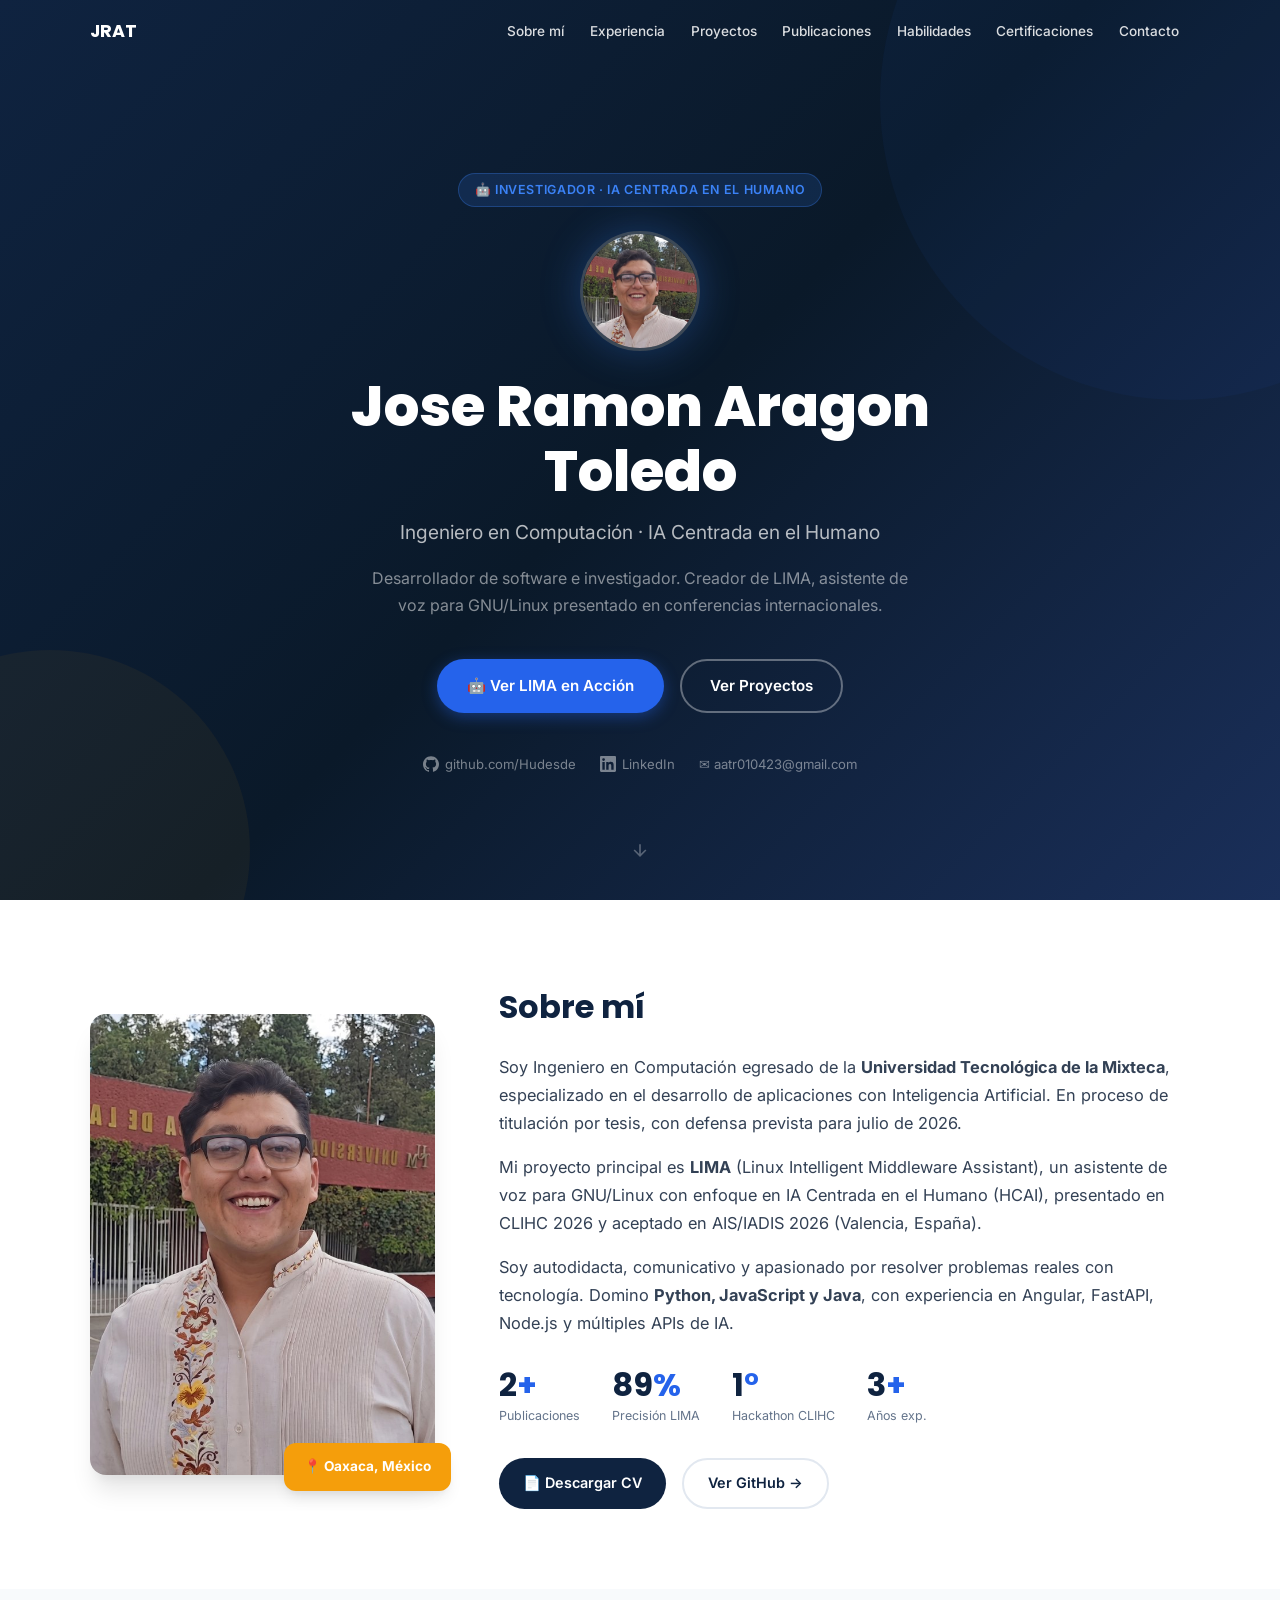
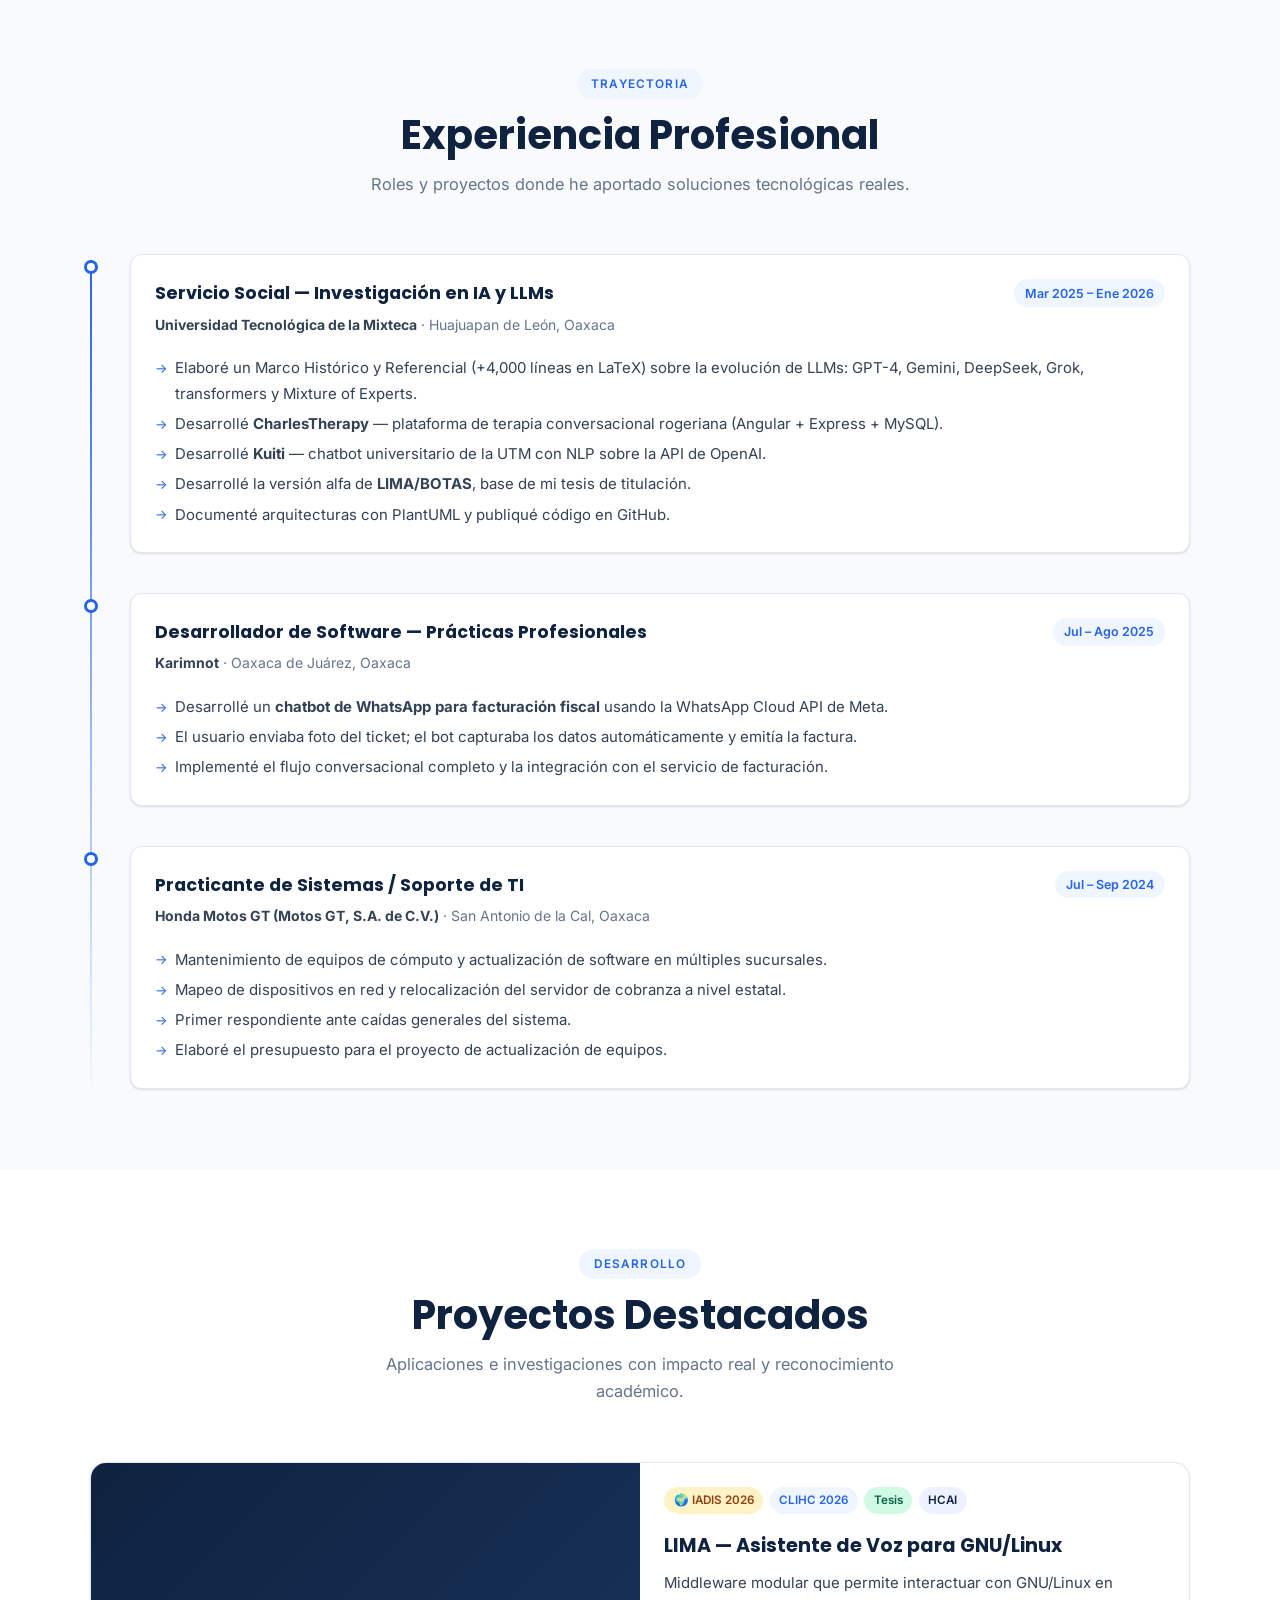
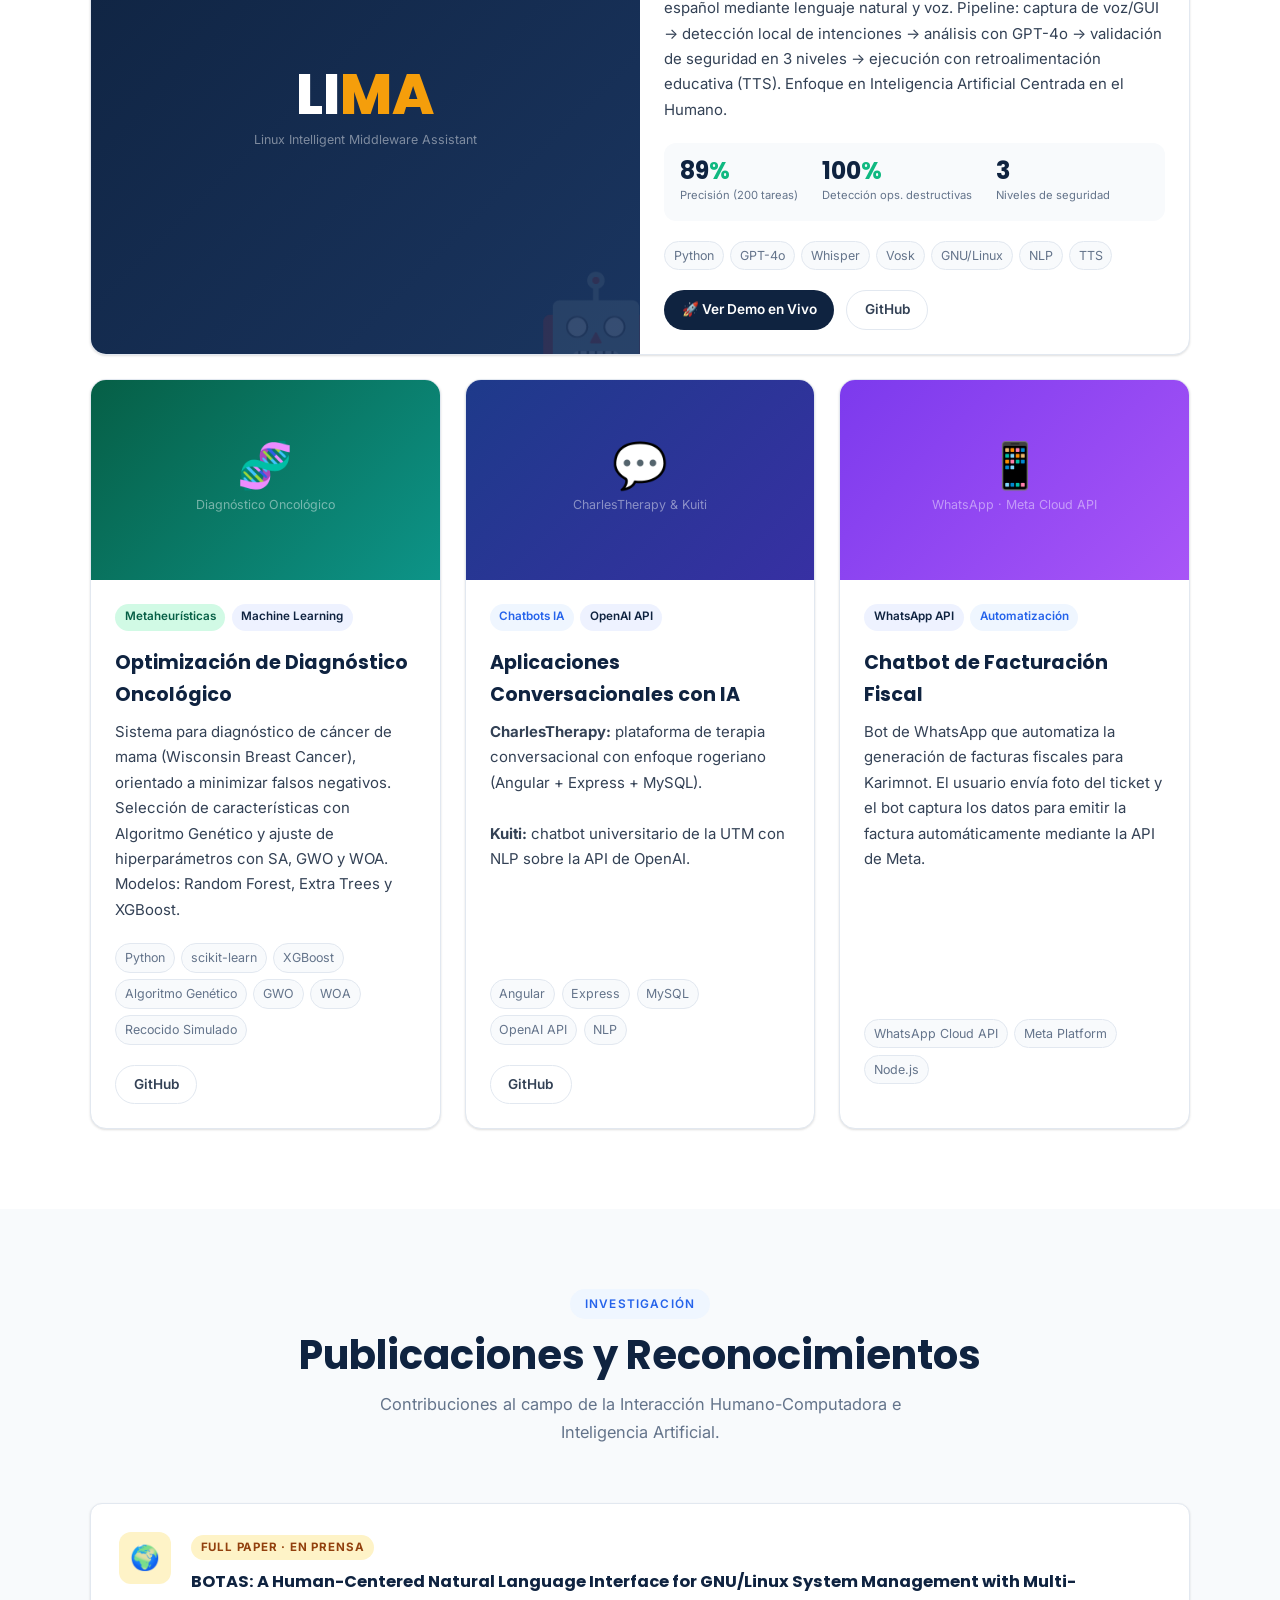
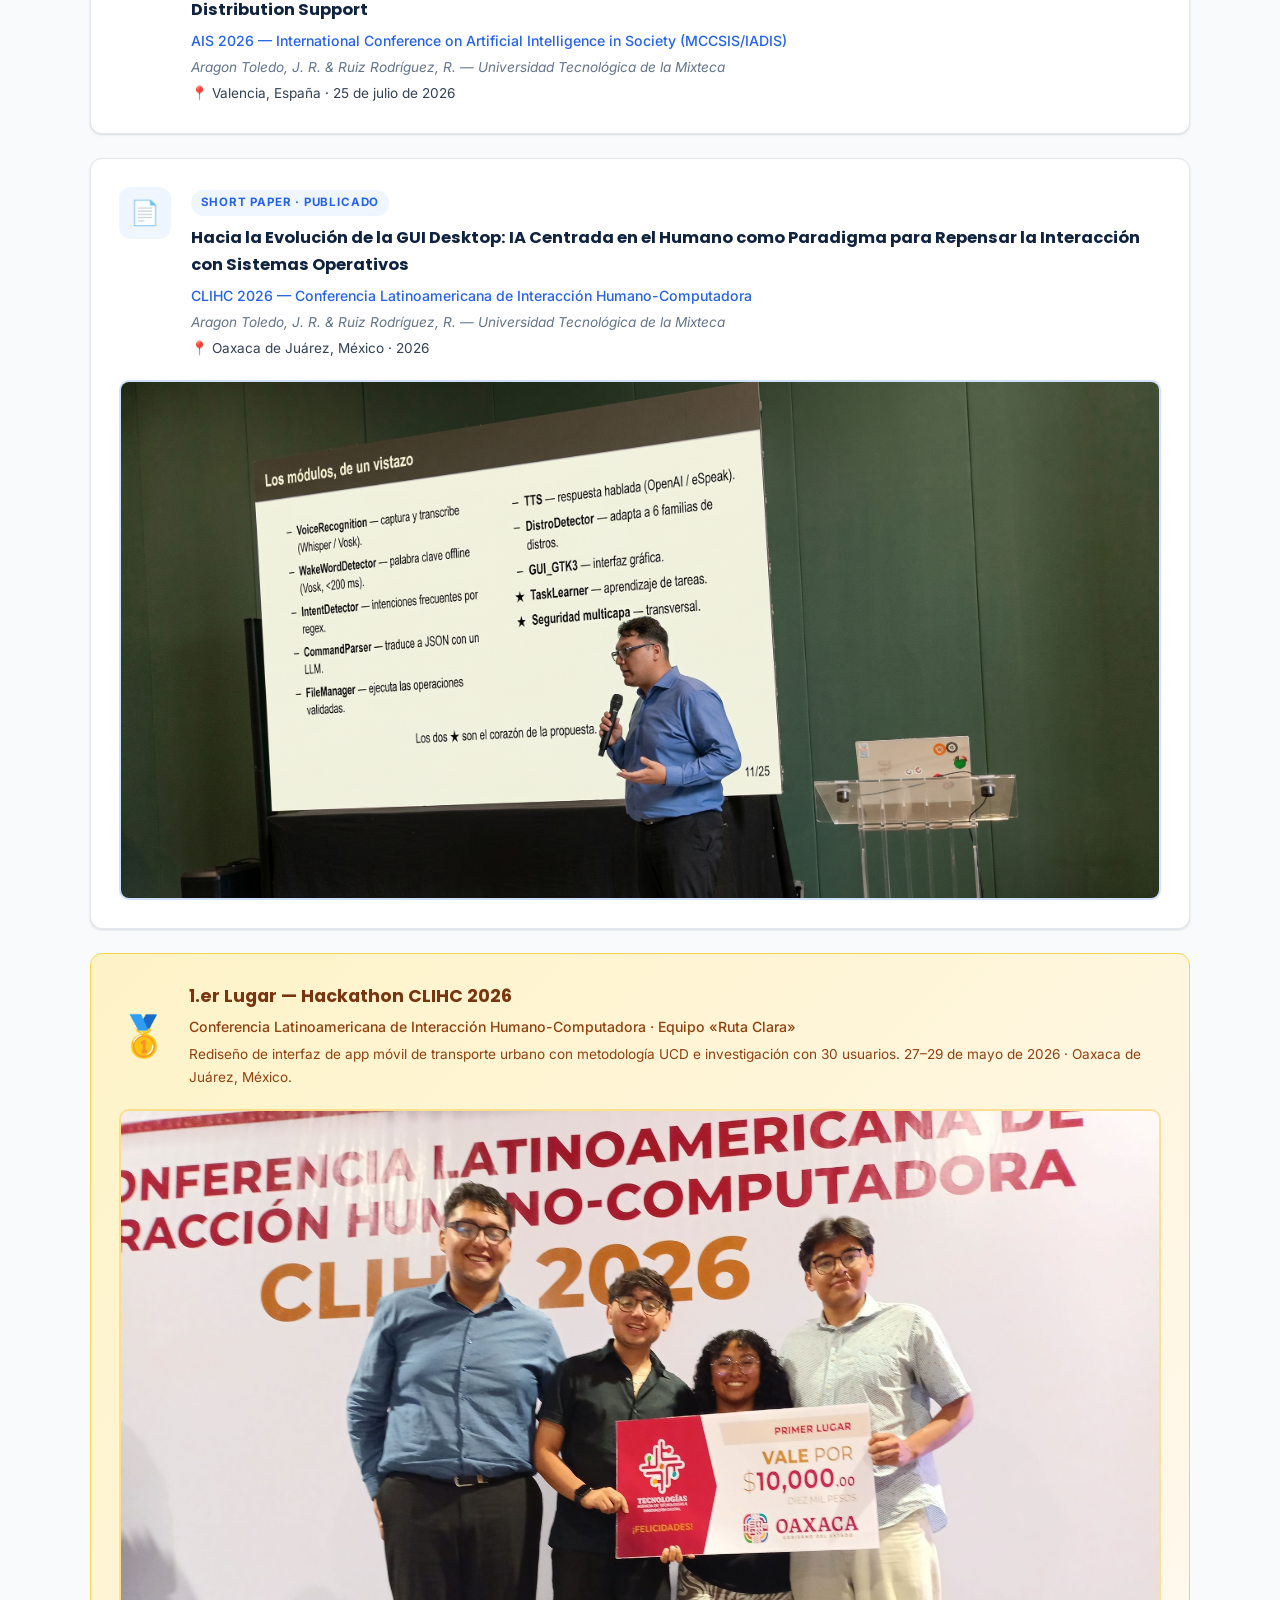
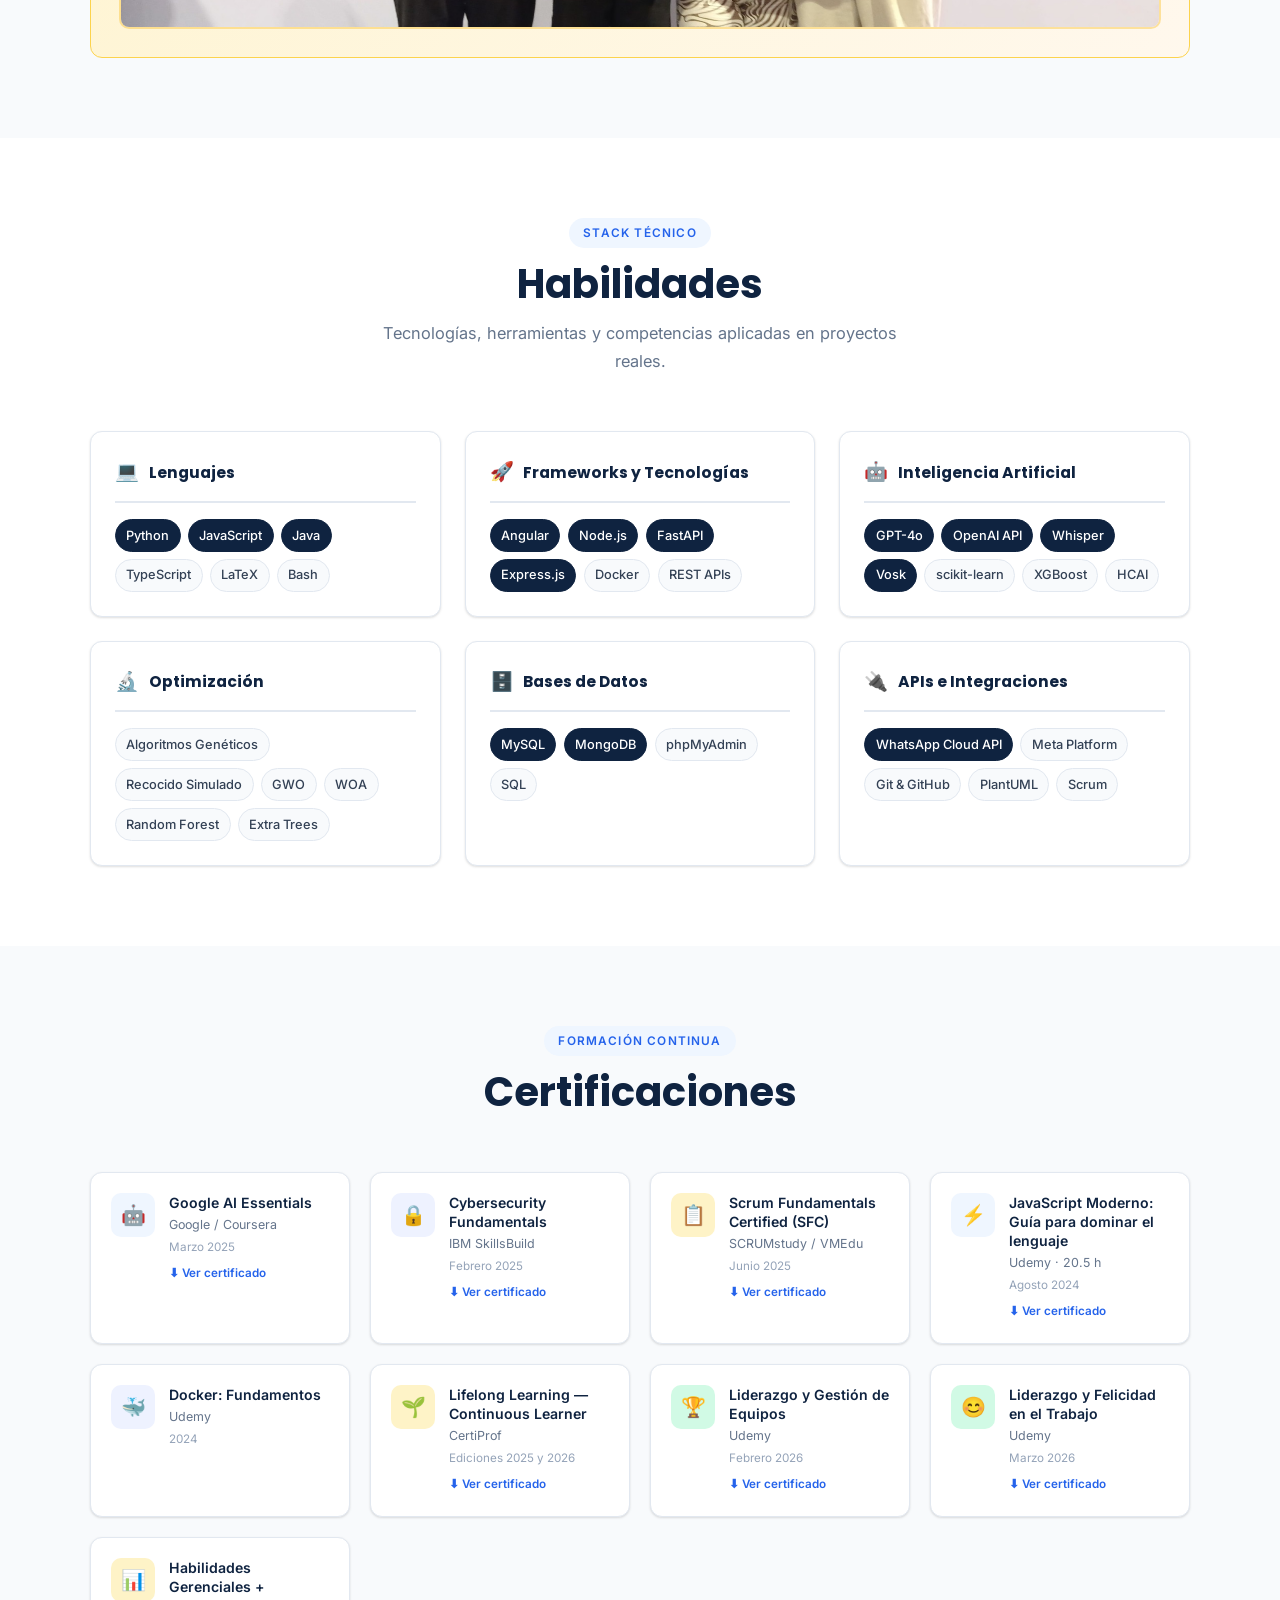
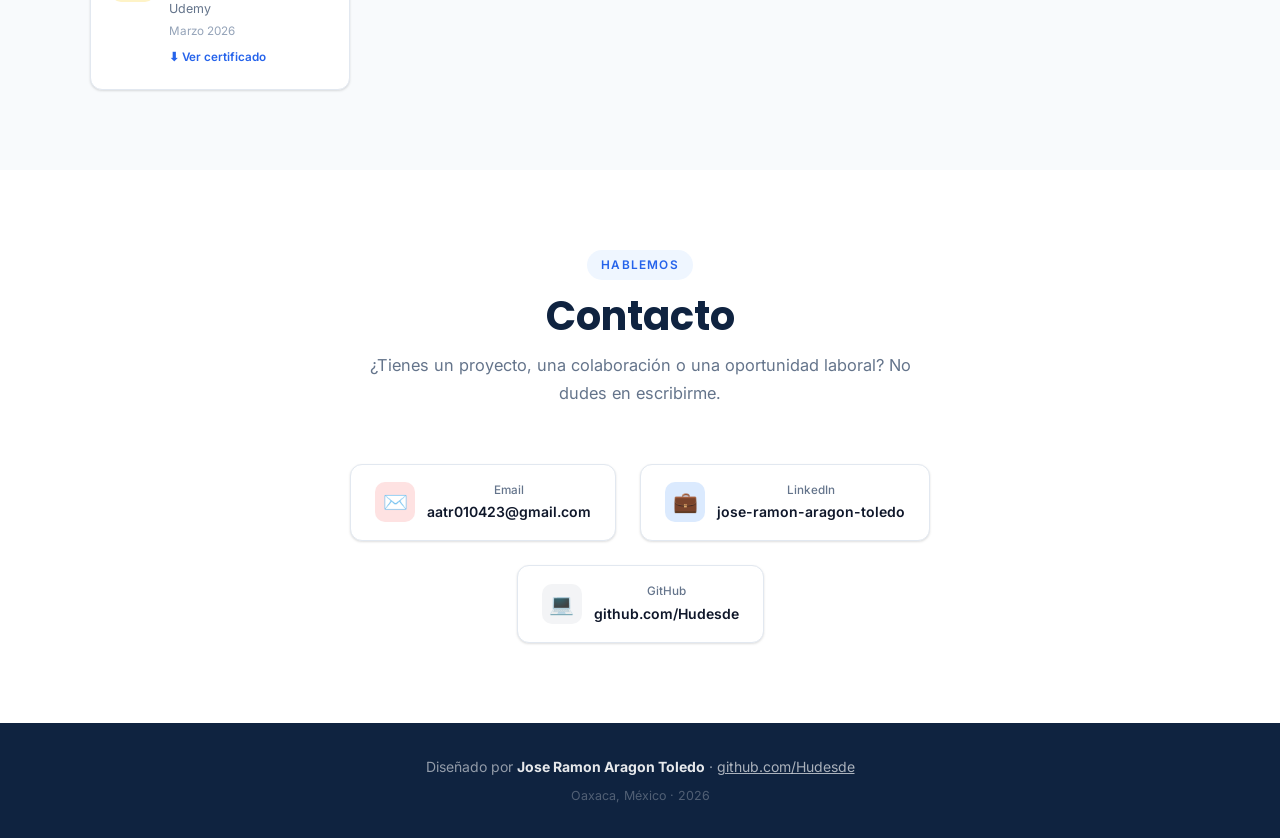
==== index.html @ 8c8338d6 "SubidaDeREPO SuboELSItioyREadme" ====
<!DOCTYPE html>
<html lang="es">
<head>
<meta charset="UTF-8">
<meta name="viewport" content="width=device-width, initial-scale=1.0, viewport-fit=cover">
<meta name="theme-color" content="#0F2340">
<meta name="description" content="Portafolio de Jose Ramon Aragon Toledo — Ingeniero en Computacion, IA Centrada en el Humano, Desarrollo de Software.">
<title>Jose Ramon Aragon Toledo | Portafolio</title>
<link rel="preconnect" href="https://fonts.googleapis.com">
<link rel="preconnect" href="https://fonts.gstatic.com" crossorigin>
<link href="https://fonts.googleapis.com/css2?family=Inter:wght@300;400;500;600;700&family=Poppins:wght@600;700;800&display=swap" rel="stylesheet">
<style>
*,*::before,*::after{box-sizing:border-box;margin:0;padding:0}
:root{
  --navy:#0F2340;--navy-l:#1E3757;
  --blue:#2563EB;--blue-l:#3B82F6;--blue-pale:#EFF6FF;
  --amber:#F59E0B;--amber-l:#FEF3C7;
  --green:#10B981;--green-l:#D1FAE5;
  --tx:#0F172A;--tx-m:#334155;--tx-s:#64748B;--tx-xs:#94A3B8;
  --bg:#FFFFFF;--bg2:#F8FAFC;--bg3:#F1F5F9;
  --bd:#E2E8F0;--bd-l:#F1F5F9;
  --sh-sm:0 1px 3px rgba(0,0,0,.08),0 1px 2px rgba(0,0,0,.06);
  --sh:0 4px 6px -1px rgba(0,0,0,.07),0 2px 4px -1px rgba(0,0,0,.05);
  --sh-lg:0 10px 15px -3px rgba(0,0,0,.08),0 4px 6px -2px rgba(0,0,0,.04);
  --sh-xl:0 20px 25px -5px rgba(0,0,0,.1),0 10px 10px -5px rgba(0,0,0,.04);
  --r:12px;--r-lg:16px;--rf:9999px;
  --nav-h:64px;--t:.25s cubic-bezier(.4,0,.2,1)
}
html{scroll-behavior:smooth}
body{font-family:'Inter',-apple-system,BlinkMacSystemFont,'Segoe UI',sans-serif;color:var(--tx);background:var(--bg);line-height:1.7;-webkit-font-smoothing:antialiased}
img{max-width:100%;display:block}
a{color:inherit;text-decoration:none}

/* ── NAV ── */
nav{position:fixed;top:0;left:0;right:0;height:var(--nav-h);z-index:100;transition:background var(--t),box-shadow var(--t);padding:0 max(1.5rem,calc((100% - 1100px)/2));display:flex;align-items:center;justify-content:space-between}
nav.scrolled{background:rgba(255,255,255,.96);backdrop-filter:blur(12px);box-shadow:var(--sh)}
.nav-logo{font-family:'Poppins',sans-serif;font-weight:700;font-size:1.1rem;color:#fff;transition:color var(--t)}
nav.scrolled .nav-logo{color:var(--navy)}
.nav-links{display:flex;gap:.2rem;list-style:none}
.nav-links a{display:block;padding:.45rem .7rem;font-size:.85rem;font-weight:500;color:rgba(255,255,255,.85);border-radius:var(--rf);transition:all var(--t)}
nav.scrolled .nav-links a{color:var(--tx-m)}
.nav-links a:hover{background:rgba(255,255,255,.15);color:#fff}
nav.scrolled .nav-links a:hover{background:var(--bg3);color:var(--navy)}
.nav-links a.active{background:rgba(255,255,255,.2);color:#fff}
nav.scrolled .nav-links a.active{background:var(--blue-pale);color:var(--blue)}
.nav-toggle{display:none;flex-direction:column;gap:5px;cursor:pointer;padding:8px;background:none;border:none}
.nav-toggle span{width:24px;height:2px;background:#fff;border-radius:2px;transition:all var(--t)}
nav.scrolled .nav-toggle span{background:var(--navy)}

/* ── HERO ── */
#inicio{min-height:100vh;background:linear-gradient(135deg,var(--navy) 0%,#0a1929 50%,#1a2f5a 100%);display:flex;align-items:center;justify-content:center;padding:calc(var(--nav-h) + 4rem) 1.5rem 5rem;position:relative;overflow:hidden;text-align:center}
#inicio::before,#inicio::after{content:'';position:absolute;border-radius:50%;opacity:.05}
#inicio::before{width:600px;height:600px;background:var(--blue);top:-200px;right:-200px}
#inicio::after{width:400px;height:400px;background:var(--amber);bottom:-150px;left:-150px}
.hero-inner{max-width:780px;position:relative;z-index:1}
.hero-badge{display:inline-flex;align-items:center;gap:.5rem;background:rgba(245,158,11,.15);border:1px solid rgba(245,158,11,.3);color:var(--amber);border-radius:var(--rf);padding:.35rem 1rem;font-size:.78rem;font-weight:600;letter-spacing:.05em;text-transform:uppercase;margin-bottom:1.5rem;transition:background .5s,border-color .5s,color .5s,opacity .3s}
.hero-photo{width:120px;height:120px;border-radius:50%;object-fit:cover;object-position:top center;border:3px solid rgba(255,255,255,.2);margin:0 auto 1.5rem;box-shadow:0 0 40px rgba(59,130,246,.3)}
.hero-inner h1{font-family:'Poppins',sans-serif;font-size:clamp(2.2rem,5vw,3.5rem);font-weight:800;color:#fff;line-height:1.15;margin-bottom:.75rem}
.hero-title{font-size:clamp(.95rem,2.5vw,1.2rem);color:rgba(255,255,255,.7);margin-bottom:1rem}
.hero-sub{font-size:clamp(.875rem,1.8vw,1rem);color:rgba(255,255,255,.5);max-width:560px;margin:0 auto 2.5rem}
.hero-cta{display:flex;gap:1rem;justify-content:center;flex-wrap:wrap}
.btn{display:inline-flex;align-items:center;gap:.5rem;padding:.75rem 1.75rem;border-radius:var(--rf);font-size:.95rem;font-weight:600;transition:all var(--t);cursor:pointer;border:2px solid transparent}
.btn-primary{background:var(--blue);color:#fff;box-shadow:0 4px 15px rgba(37,99,235,.4)}
.btn-primary:hover{background:#1d4ed8;transform:translateY(-2px);box-shadow:0 8px 20px rgba(37,99,235,.45)}
.btn-outline{background:transparent;color:#fff;border-color:rgba(255,255,255,.35)}
.btn-outline:hover{background:rgba(255,255,255,.1);border-color:rgba(255,255,255,.6);transform:translateY(-2px)}
.hero-socials{display:flex;gap:1.5rem;justify-content:center;margin-top:2.5rem;flex-wrap:wrap}
.hero-social{color:rgba(255,255,255,.45);font-size:.82rem;transition:color var(--t);display:flex;align-items:center;gap:.4rem}
.hero-social:hover{color:rgba(255,255,255,.85)}
.scroll-ind{position:absolute;bottom:2rem;left:50%;transform:translateX(-50%);color:rgba(255,255,255,.3);animation:bounce 2s infinite}
@keyframes bounce{0%,100%{transform:translateX(-50%) translateY(0)}50%{transform:translateX(-50%) translateY(8px)}}

/* ── SECTIONS ── */
section{padding:5rem 1.5rem}
section:nth-child(even){background:var(--bg2)}
.container{max-width:1100px;margin:0 auto}
.sec-hd{text-align:center;margin-bottom:3.5rem}
.sec-label{display:inline-block;font-size:.74rem;font-weight:600;letter-spacing:.1em;text-transform:uppercase;color:var(--blue);background:var(--blue-pale);padding:.3rem .9rem;border-radius:var(--rf);margin-bottom:.75rem}
.sec-title{font-family:'Poppins',sans-serif;font-size:clamp(1.75rem,4vw,2.5rem);font-weight:700;color:var(--navy);line-height:1.2}
.sec-desc{max-width:560px;margin:.75rem auto 0;color:var(--tx-s);font-size:1.025rem}

/* ── ABOUT ── */
.about-grid{display:grid;grid-template-columns:1fr 2fr;gap:4rem;align-items:center}
.about-photo-wrap{position:relative}
.about-photo{width:100%;border-radius:var(--r-lg);object-fit:cover;object-position:top center;aspect-ratio:3/4;box-shadow:var(--sh-xl)}
.about-badge{position:absolute;bottom:-1rem;right:-1rem;background:var(--amber);color:#fff;font-weight:700;font-size:.85rem;padding:.75rem 1.25rem;border-radius:var(--r);box-shadow:var(--sh-lg)}
.about-content h2{font-family:'Poppins',sans-serif;font-size:2rem;font-weight:700;color:var(--navy);margin-bottom:1.25rem}
.about-content p{color:var(--tx-m);margin-bottom:1rem;font-size:1.025rem}
.about-stats{display:flex;gap:2rem;margin-top:2rem;flex-wrap:wrap}
.stat .n{font-family:'Poppins',sans-serif;font-size:2rem;font-weight:700;color:var(--navy);line-height:1}
.stat .n span{color:var(--blue)}
.stat .l{font-size:.78rem;color:var(--tx-s);margin-top:.2rem}
.about-actions{margin-top:2rem;display:flex;gap:1rem;flex-wrap:wrap}
.btn-dark{background:var(--navy);color:#fff;padding:.7rem 1.5rem;border-radius:var(--rf);font-size:.9rem;font-weight:600;display:inline-flex;align-items:center;gap:.5rem;transition:all var(--t)}
.btn-dark:hover{background:var(--navy-l);transform:translateY(-2px)}
.btn-ghost{background:transparent;color:var(--navy);padding:.7rem 1.5rem;border-radius:var(--rf);border:2px solid var(--bd);font-size:.9rem;font-weight:600;display:inline-flex;align-items:center;gap:.5rem;transition:all var(--t)}
.btn-ghost:hover{border-color:var(--navy);transform:translateY(-2px)}

/* ── TIMELINE ── */
.timeline{position:relative;padding-left:2.5rem}
.timeline::before{content:'';position:absolute;left:0;top:6px;bottom:6px;width:2px;background:linear-gradient(180deg,var(--blue) 0%,var(--blue-pale) 100%)}
.tl-item{position:relative;margin-bottom:2.5rem}
.tl-item:last-child{margin-bottom:0}
.tl-dot{position:absolute;left:-2.5rem;top:6px;width:14px;height:14px;border-radius:50%;background:var(--bg);border:3px solid var(--blue);transform:translateX(-6px);transition:all var(--t)}
.tl-item:hover .tl-dot{background:var(--blue);transform:translateX(-6px) scale(1.2)}
.tl-card{background:var(--bg);border:1px solid var(--bd);border-radius:var(--r);padding:1.5rem;box-shadow:var(--sh-sm);transition:all var(--t)}
.tl-card:hover{box-shadow:var(--sh-lg);transform:translateX(4px)}
.tl-meta{display:flex;justify-content:space-between;align-items:flex-start;flex-wrap:wrap;gap:.5rem;margin-bottom:.5rem}
.tl-period{background:var(--blue-pale);color:var(--blue);font-size:.78rem;font-weight:600;padding:.2rem .7rem;border-radius:var(--rf);white-space:nowrap}
.tl-title{font-family:'Poppins',sans-serif;font-size:1.1rem;font-weight:700;color:var(--navy);margin-bottom:.2rem}
.tl-org{font-size:.875rem;color:var(--tx-s);margin-bottom:.75rem}
.tl-org strong{color:var(--tx-m)}
.tl-list{list-style:none;display:flex;flex-direction:column;gap:.3rem}
.tl-list li{font-size:.935rem;color:var(--tx-m);padding-left:1.25rem;position:relative}
.tl-list li::before{content:'→';position:absolute;left:0;color:var(--blue);font-size:.82rem;top:.05rem}

/* ── PROJECTS ── */
.proj-grid{display:grid;grid-template-columns:repeat(auto-fill,minmax(320px,1fr));gap:1.5rem}
.proj-card{background:var(--bg);border:1px solid var(--bd);border-radius:var(--r-lg);overflow:hidden;box-shadow:var(--sh-sm);transition:all var(--t);display:flex;flex-direction:column}
.proj-card:hover{box-shadow:var(--sh-xl);transform:translateY(-4px)}
.proj-card.feat{grid-column:1/-1;display:grid;grid-template-columns:1fr 1fr}
.proj-banner{min-height:200px;background:linear-gradient(135deg,var(--navy) 0%,#1a3560 100%);display:flex;align-items:center;justify-content:center;position:relative;overflow:hidden;padding:2rem}
.proj-card.feat .proj-banner{min-height:300px}
.proj-banner-bg{font-size:6rem;opacity:.12;position:absolute;right:-1rem;bottom:-1rem;line-height:1}
.proj-logo{font-family:'Poppins',sans-serif;font-size:3.5rem;font-weight:800;color:#fff;text-align:center;position:relative;z-index:1;line-height:1}
.proj-logo span{color:var(--amber)}
.proj-logo-sub{color:rgba(255,255,255,.45);font-size:.78rem;text-align:center;margin-top:.35rem;position:relative;z-index:1}
.proj-body{padding:1.5rem;flex:1;display:flex;flex-direction:column}
.badges{display:flex;flex-wrap:wrap;gap:.4rem;margin-bottom:1rem}
.badge{font-size:.73rem;font-weight:600;padding:.22rem .6rem;border-radius:var(--rf)}
.b-blue{background:var(--blue-pale);color:var(--blue)}
.b-amber{background:var(--amber-l);color:#92400E}
.b-green{background:var(--green-l);color:#065F46}
.b-navy{background:#EEF2FF;color:var(--navy)}
.proj-title{font-family:'Poppins',sans-serif;font-size:1.2rem;font-weight:700;color:var(--navy);margin-bottom:.5rem}
.proj-desc{font-size:.935rem;color:var(--tx-m);margin-bottom:1.25rem;flex:1}
.proj-metrics{display:flex;gap:1.5rem;padding:1rem;background:var(--bg2);border-radius:var(--r);margin-bottom:1.25rem;flex-wrap:wrap}
.m-val{font-family:'Poppins',sans-serif;font-size:1.5rem;font-weight:700;color:var(--navy);line-height:1}
.m-val span{color:var(--green)}
.m-lbl{font-size:.7rem;color:var(--tx-s);margin-top:.15rem}
.tags{display:flex;flex-wrap:wrap;gap:.4rem;margin-bottom:1.25rem}
.tag{font-size:.78rem;color:var(--tx-s);padding:.2rem .55rem;border-radius:var(--rf);border:1px solid var(--bd);background:var(--bg2)}
.proj-links{display:flex;gap:.75rem;flex-wrap:wrap;margin-top:auto}
.pl{display:inline-flex;align-items:center;gap:.4rem;font-size:.85rem;font-weight:600;padding:.45rem 1.1rem;border-radius:var(--rf);transition:all var(--t)}
.pl-p{background:var(--navy);color:#fff}
.pl-p:hover{background:var(--navy-l);transform:translateY(-1px)}
.pl-g{border:1.5px solid var(--bd);color:var(--tx-m)}
.pl-g:hover{border-color:var(--navy);color:var(--navy);transform:translateY(-1px)}

/* ── PUBLICATIONS ── */
.pubs-grid{display:grid;gap:1.5rem}
.pub-card{background:var(--bg);border:1px solid var(--bd);border-radius:var(--r);padding:1.75rem;box-shadow:var(--sh-sm);display:grid;grid-template-columns:auto 1fr;gap:1.25rem;align-items:start;transition:all var(--t)}
.pub-card:hover{box-shadow:var(--sh-lg);transform:translateY(-2px)}
.pub-ico{width:52px;height:52px;border-radius:var(--r);display:flex;align-items:center;justify-content:center;font-size:1.5rem;flex-shrink:0}
.ico-a{background:var(--amber-l)}
.ico-b{background:var(--blue-pale)}
.ico-g{background:var(--green-l)}
.pub-tag{display:inline-block;font-size:.72rem;font-weight:700;letter-spacing:.07em;text-transform:uppercase;padding:.18rem .6rem;border-radius:var(--rf);margin-bottom:.5rem}
.pt-a{background:var(--amber-l);color:#92400E}
.pt-b{background:var(--blue-pale);color:var(--blue)}
.pt-g{background:var(--green-l);color:#065F46}
.pub-title{font-family:'Poppins',sans-serif;font-size:1.02rem;font-weight:700;color:var(--navy);margin-bottom:.3rem}
.pub-venue{font-size:.88rem;color:var(--blue);font-weight:500;margin-bottom:.2rem}
.pub-authors{font-size:.85rem;color:var(--tx-s);font-style:italic;margin-bottom:.2rem}
.pub-detail{font-size:.85rem;color:var(--tx-m)}
.award-card{background:linear-gradient(135deg,var(--amber-l) 0%,#fff8ed 100%);border:1.5px solid #FCD34D;border-radius:var(--r);padding:1.75rem;display:grid;grid-template-columns:auto 1fr;gap:1.25rem;align-items:center;transition:all var(--t)}
.award-card:hover{box-shadow:var(--sh-lg);transform:translateY(-2px)}
.aw-ico{font-size:2.5rem}
.aw-title{font-family:'Poppins',sans-serif;font-size:1.1rem;font-weight:700;color:#78350F;margin-bottom:.2rem}
.aw-org{font-size:.88rem;color:#92400E;font-weight:500}
.aw-desc{font-size:.85rem;color:#92400E;margin-top:.2rem}

/* ── SKILLS ── */
.skills-grid{display:grid;grid-template-columns:repeat(auto-fill,minmax(260px,1fr));gap:1.5rem}
.sk-group{background:var(--bg);border:1px solid var(--bd);border-radius:var(--r);padding:1.5rem;box-shadow:var(--sh-sm)}
.sk-title{display:flex;align-items:center;gap:.6rem;font-family:'Poppins',sans-serif;font-size:.975rem;font-weight:700;color:var(--navy);margin-bottom:1rem;padding-bottom:.75rem;border-bottom:2px solid var(--bd)}
.sk-ico{font-size:1.2rem}
.sk-tags{display:flex;flex-wrap:wrap;gap:.45rem}
.sk-tag{font-size:.8rem;font-weight:500;color:var(--tx-m);background:var(--bg2);border:1px solid var(--bd);padding:.28rem .65rem;border-radius:var(--rf);transition:all var(--t)}
.sk-tag:hover{background:var(--blue-pale);color:var(--blue);border-color:#BFDBFE}
.sk-tag.hi{background:var(--navy);color:#fff;border-color:var(--navy)}

/* ── CERTS ── */
.certs-grid{display:grid;grid-template-columns:repeat(auto-fill,minmax(240px,1fr));gap:1.25rem}
.cert-card{background:var(--bg);border:1px solid var(--bd);border-radius:var(--r);padding:1.25rem;box-shadow:var(--sh-sm);display:flex;align-items:flex-start;gap:.875rem;transition:all var(--t)}
.cert-card:hover{box-shadow:var(--sh);transform:translateY(-2px)}
.cert-ico{width:44px;height:44px;border-radius:10px;display:flex;align-items:center;justify-content:center;font-size:1.25rem;flex-shrink:0}
.ci-b{background:var(--blue-pale)}
.ci-a{background:var(--amber-l)}
.ci-g{background:var(--green-l)}
.ci-n{background:#EEF2FF}
.cert-name{font-size:.88rem;font-weight:600;color:var(--navy);margin-bottom:.15rem;line-height:1.35}
.cert-issuer{font-size:.78rem;color:var(--tx-s)}
.cert-date{font-size:.73rem;color:var(--tx-xs);margin-top:.15rem}
.cert-dl{font-size:.73rem;color:var(--blue);display:inline-flex;align-items:center;gap:.2rem;margin-top:.35rem;font-weight:600;transition:color var(--t)}
.cert-dl:hover{color:var(--navy);text-decoration:underline}

/* ── CONTACT ── */
.contact-wrap{max-width:700px;margin:0 auto;text-align:center}
.contact-links{display:flex;justify-content:center;gap:1.5rem;flex-wrap:wrap;margin-top:2.5rem}
.contact-link{display:flex;align-items:center;gap:.75rem;padding:1rem 1.5rem;border-radius:var(--r);border:1.5px solid var(--bd);background:var(--bg);color:var(--tx);font-weight:500;box-shadow:var(--sh-sm);transition:all var(--t);min-width:180px}
.contact-link:hover{box-shadow:var(--sh-lg);transform:translateY(-3px);border-color:var(--blue);color:var(--blue)}
.cl-ico{width:40px;height:40px;border-radius:10px;display:flex;align-items:center;justify-content:center;font-size:1.25rem;flex-shrink:0}
.cl-lbl{font-size:.73rem;color:var(--tx-s)}
.cl-val{font-size:.875rem;font-weight:600}

/* ── FOOTER ── */
footer{background:var(--navy);color:rgba(255,255,255,.55);text-align:center;padding:2rem 1.5rem;font-size:.875rem}
footer strong{color:rgba(255,255,255,.9)}

/* ── REVEAL ── */
.reveal{opacity:0;transform:translateY(22px);transition:opacity .6s ease,transform .6s ease}
.reveal.visible{opacity:1;transform:none}

/* ── RESPONSIVE ── */
@media(max-width:900px){
  .about-grid{grid-template-columns:1fr;gap:2.5rem}
  .about-photo-wrap{max-width:300px;margin:0 auto}
  .about-photo{max-height:360px}
  .proj-card.feat{grid-template-columns:1fr}
  .proj-card.feat .proj-banner{min-height:200px}
}
@media(max-width:768px){
  section{padding:3.5rem 1rem}
  .sec-title{font-size:1.75rem}
  .nav-links{
    display:none;flex-direction:column;
    position:fixed;top:var(--nav-h);left:0;right:0;bottom:0;
    background:rgba(10,25,41,.97);
    padding:2rem;gap:.5rem;overflow:auto;
  }
  .nav-links.open{display:flex}
  .nav-links a{font-size:1.1rem;color:rgba(255,255,255,.9);padding:.75rem 1rem}
  .nav-toggle{display:flex}
  .tl-meta{flex-direction:column;gap:.35rem}
  .tl-period{align-self:flex-start}
  .proj-metrics{flex-wrap:wrap;gap:.75rem}
  .about-stats{justify-content:center}
  .skills-grid{grid-template-columns:repeat(auto-fill,minmax(220px,1fr))}
  .certs-grid{grid-template-columns:repeat(auto-fill,minmax(200px,1fr))}
}
@media(max-width:600px){
  .pub-card{grid-template-columns:1fr;gap:.75rem}
  .pub-ico{margin:0 auto}
  .award-card{grid-template-columns:1fr;text-align:center}
  .aw-ico{text-align:center}
  .proj-metrics{justify-content:center}
  .contact-links{flex-direction:column;align-items:center}
  .contact-link{width:100%;max-width:360px}
}
@media(max-width:480px){
  :root{--nav-h:56px}
  section{padding:2.5rem .875rem}
  #inicio{padding:calc(var(--nav-h) + 3rem) 1rem 4rem}
  .hero-inner h1{font-size:1.9rem}
  .hero-photo{width:96px;height:96px}
  .hero-badge{font-size:.7rem;padding:.28rem .8rem}
  .hero-cta{flex-direction:column;align-items:center}
  .btn{width:100%;max-width:300px;justify-content:center}
  .hero-socials{gap:.6rem;font-size:.75rem;flex-direction:column;align-items:center}
  .hero-social svg{display:none}
  .timeline{padding-left:1.75rem}
  .tl-dot{left:-1.75rem;transform:translateX(-5px)}
  .tl-item:hover .tl-dot{transform:translateX(-5px) scale(1.2)}
  .about-stats{gap:.75rem;justify-content:space-around}
  .stat .n{font-size:1.5rem}
  .about-actions{flex-direction:column}
  .btn-dark,.btn-ghost{width:100%;justify-content:center}
  .skills-grid{grid-template-columns:1fr}
  .certs-grid{grid-template-columns:repeat(auto-fill,minmax(180px,1fr))}
  .proj-grid{grid-template-columns:1fr}
  .m-val{font-size:1.2rem}
  .proj-metrics{gap:.5rem}
}
</style>
</head>
<body>

<!-- ═══ NAV ═══ -->
<nav id="nav">
  <a href="#inicio" class="nav-logo">JRAT</a>
  <ul class="nav-links" id="navLinks">
    <li><a href="#sobre-mi">Sobre mí</a></li>
    <li><a href="#experiencia">Experiencia</a></li>
    <li><a href="#proyectos">Proyectos</a></li>
    <li><a href="#publicaciones">Publicaciones</a></li>
    <li><a href="#habilidades">Habilidades</a></li>
    <li><a href="#certificaciones">Certificaciones</a></li>
    <li><a href="#contacto">Contacto</a></li>
  </ul>
  <button class="nav-toggle" id="navToggle" aria-label="Menú">
    <span></span><span></span><span></span>
  </button>
</nav>

<!-- ═══ HERO ═══ -->
<section id="inicio">
  <div class="hero-inner">
    <div class="hero-badge" id="heroBadge">🏆 1.er Lugar · Hackathon CLIHC 2026</div>
    <img src="foto.jpg" alt="Jose Ramon Aragon Toledo" class="hero-photo">
    <h1>Jose Ramon Aragon Toledo</h1>
    <p class="hero-title">Ingeniero en Computación · IA Centrada en el Humano</p>
    <p class="hero-sub">Desarrollador de software e investigador. Creador de LIMA, asistente de voz para GNU/Linux presentado en conferencias internacionales.</p>
    <div class="hero-cta">
      <a href="https://hudesde.github.io/BOTAS-Web/" class="btn btn-primary" target="_blank">🤖 Ver LIMA en Acción</a>
      <a href="#proyectos" class="btn btn-outline">Ver Proyectos</a>
    </div>
    <div class="hero-socials">
      <a href="https://github.com/Hudesde" target="_blank" class="hero-social">
        <svg width="16" height="16" viewBox="0 0 24 24" fill="currentColor"><path d="M12 .297c-6.63 0-12 5.373-12 12 0 5.303 3.438 9.8 8.205 11.385.6.113.82-.258.82-.577 0-.285-.01-1.04-.015-2.04-3.338.724-4.042-1.61-4.042-1.61C4.422 18.07 3.633 17.7 3.633 17.7c-1.087-.744.084-.729.084-.729 1.205.084 1.838 1.236 1.838 1.236 1.07 1.835 2.809 1.305 3.495.998.108-.776.417-1.305.76-1.605-2.665-.3-5.466-1.332-5.466-5.93 0-1.31.465-2.38 1.235-3.22-.135-.303-.54-1.523.105-3.176 0 0 1.005-.322 3.3 1.23.96-.267 1.98-.399 3-.405 1.02.006 2.04.138 3 .405 2.28-1.552 3.285-1.23 3.285-1.23.645 1.653.24 2.873.12 3.176.765.84 1.23 1.91 1.23 3.22 0 4.61-2.805 5.625-5.475 5.92.42.36.81 1.096.81 2.22 0 1.606-.015 2.896-.015 3.286 0 .315.21.69.825.57C20.565 22.092 24 17.592 24 12.297c0-6.627-5.373-12-12-12"/></svg>
        github.com/Hudesde
      </a>
      <a href="https://www.linkedin.com/in/jose-ramon-aragon-toledo/" target="_blank" class="hero-social">
        <svg width="16" height="16" viewBox="0 0 24 24" fill="currentColor"><path d="M20.447 20.452h-3.554v-5.569c0-1.328-.027-3.037-1.852-3.037-1.853 0-2.136 1.445-2.136 2.939v5.667H9.351V9h3.414v1.561h.046c.477-.9 1.637-1.85 3.37-1.85 3.601 0 4.267 2.37 4.267 5.455v6.286zM5.337 7.433a2.062 2.062 0 01-2.063-2.065 2.064 2.064 0 112.063 2.065zm1.782 13.019H3.555V9h3.564v11.452zM22.225 0H1.771C.792 0 0 .774 0 1.729v20.542C0 23.227.792 24 1.771 24h20.451C23.2 24 24 23.227 24 22.271V1.729C24 .774 23.2 0 22.222 0h.003z"/></svg>
        LinkedIn
      </a>
      <a href="mailto:aatr010423@gmail.com" class="hero-social">✉ aatr010423@gmail.com</a>
    </div>
  </div>
  <div class="scroll-ind">
    <svg width="20" height="20" viewBox="0 0 24 24" fill="none" stroke="currentColor" stroke-width="2"><path d="M12 5v14M5 12l7 7 7-7"/></svg>
  </div>
</section>

<!-- ═══ ABOUT ═══ -->
<section id="sobre-mi">
  <div class="container">
    <div class="about-grid">
      <div class="about-photo-wrap reveal">
        <img src="foto.jpg" alt="Jose Ramon Aragon Toledo" class="about-photo">
        <div class="about-badge">📍 Oaxaca, México</div>
      </div>
      <div class="about-content reveal">
        <h2>Sobre mí</h2>
        <p>Soy Ingeniero en Computación egresado de la <strong>Universidad Tecnológica de la Mixteca</strong>, especializado en el desarrollo de aplicaciones con Inteligencia Artificial. En proceso de titulación por tesis, con defensa prevista para julio de 2026.</p>
        <p>Mi proyecto principal es <strong>LIMA</strong> (Linux Intelligent Middleware Assistant), un asistente de voz para GNU/Linux con enfoque en IA Centrada en el Humano (HCAI), presentado en CLIHC 2026 y aceptado en AIS/IADIS 2026 (Valencia, España).</p>
        <p>Soy autodidacta, comunicativo y apasionado por resolver problemas reales con tecnología. Domino <strong>Python, JavaScript y Java</strong>, con experiencia en Angular, FastAPI, Node.js y múltiples APIs de IA.</p>
        <div class="about-stats">
          <div class="stat"><div class="n">2<span>+</span></div><div class="l">Publicaciones</div></div>
          <div class="stat"><div class="n">89<span>%</span></div><div class="l">Precisión LIMA</div></div>
          <div class="stat"><div class="n">1<span>°</span></div><div class="l">Hackathon CLIHC</div></div>
          <div class="stat"><div class="n">3<span>+</span></div><div class="l">Años exp.</div></div>
        </div>
        <div class="about-actions">
          <a href="CV_JoseRamonAragonToledo.pdf" download class="btn-dark">📄 Descargar CV</a>
          <a href="https://github.com/Hudesde" target="_blank" class="btn-ghost">Ver GitHub →</a>
        </div>
      </div>
    </div>
  </div>
</section>

<!-- ═══ EXPERIENCE ═══ -->
<section id="experiencia">
  <div class="container">
    <div class="sec-hd reveal">
      <span class="sec-label">Trayectoria</span>
      <h2 class="sec-title">Experiencia Profesional</h2>
      <p class="sec-desc">Roles y proyectos donde he aportado soluciones tecnológicas reales.</p>
    </div>
    <div class="timeline">

      <div class="tl-item reveal">
        <div class="tl-dot"></div>
        <div class="tl-card">
          <div class="tl-meta">
            <div>
              <div class="tl-title">Servicio Social — Investigación en IA y LLMs</div>
              <div class="tl-org"><strong>Universidad Tecnológica de la Mixteca</strong> · Huajuapan de León, Oaxaca</div>
            </div>
            <span class="tl-period">Mar 2025 – Ene 2026</span>
          </div>
          <ul class="tl-list">
            <li>Elaboré un Marco Histórico y Referencial (+4,000 líneas en LaTeX) sobre la evolución de LLMs: GPT-4, Gemini, DeepSeek, Grok, transformers y Mixture of Experts.</li>
            <li>Desarrollé <strong>CharlesTherapy</strong> — plataforma de terapia conversacional rogeriana (Angular + Express + MySQL).</li>
            <li>Desarrollé <strong>Kuiti</strong> — chatbot universitario de la UTM con NLP sobre la API de OpenAI.</li>
            <li>Desarrollé la versión alfa de <strong>LIMA/BOTAS</strong>, base de mi tesis de titulación.</li>
            <li>Documenté arquitecturas con PlantUML y publiqué código en GitHub.</li>
          </ul>
        </div>
      </div>

      <div class="tl-item reveal">
        <div class="tl-dot"></div>
        <div class="tl-card">
          <div class="tl-meta">
            <div>
              <div class="tl-title">Desarrollador de Software — Prácticas Profesionales</div>
              <div class="tl-org"><strong>Karimnot</strong> · Oaxaca de Juárez, Oaxaca</div>
            </div>
            <span class="tl-period">Jul – Ago 2025</span>
          </div>
          <ul class="tl-list">
            <li>Desarrollé un <strong>chatbot de WhatsApp para facturación fiscal</strong> usando la WhatsApp Cloud API de Meta.</li>
            <li>El usuario enviaba foto del ticket; el bot capturaba los datos automáticamente y emitía la factura.</li>
            <li>Implementé el flujo conversacional completo y la integración con el servicio de facturación.</li>
          </ul>
        </div>
      </div>

      <div class="tl-item reveal">
        <div class="tl-dot"></div>
        <div class="tl-card">
          <div class="tl-meta">
            <div>
              <div class="tl-title">Practicante de Sistemas / Soporte de TI</div>
              <div class="tl-org"><strong>Honda Motos GT (Motos GT, S.A. de C.V.)</strong> · San Antonio de la Cal, Oaxaca</div>
            </div>
            <span class="tl-period">Jul – Sep 2024</span>
          </div>
          <ul class="tl-list">
            <li>Mantenimiento de equipos de cómputo y actualización de software en múltiples sucursales.</li>
            <li>Mapeo de dispositivos en red y relocalización del servidor de cobranza a nivel estatal.</li>
            <li>Primer respondiente ante caídas generales del sistema.</li>
            <li>Elaboré el presupuesto para el proyecto de actualización de equipos.</li>
          </ul>
        </div>
      </div>

    </div>
  </div>
</section>

<!-- ═══ PROJECTS ═══ -->
<section id="proyectos">
  <div class="container">
    <div class="sec-hd reveal">
      <span class="sec-label">Desarrollo</span>
      <h2 class="sec-title">Proyectos Destacados</h2>
      <p class="sec-desc">Aplicaciones e investigaciones con impacto real y reconocimiento académico.</p>
    </div>

    <div class="proj-grid">

      <!-- FEATURED: LIMA -->
      <div class="proj-card feat reveal">
        <div class="proj-banner">
          <div style="text-align:center;position:relative;z-index:1">
            <div class="proj-logo">LI<span>MA</span></div>
            <div class="proj-logo-sub">Linux Intelligent Middleware Assistant</div>
          </div>
          <div class="proj-banner-bg">🤖</div>
        </div>
        <div class="proj-body">
          <div class="badges">
            <span class="badge b-amber">🌍 IADIS 2026</span>
            <span class="badge b-blue">CLIHC 2026</span>
            <span class="badge b-green">Tesis</span>
            <span class="badge b-navy">HCAI</span>
          </div>
          <h3 class="proj-title">LIMA — Asistente de Voz para GNU/Linux</h3>
          <p class="proj-desc">Middleware modular que permite interactuar con GNU/Linux en español mediante lenguaje natural y voz. Pipeline: captura de voz/GUI → detección local de intenciones → análisis con GPT-4o → validación de seguridad en 3 niveles → ejecución con retroalimentación educativa (TTS). Enfoque en Inteligencia Artificial Centrada en el Humano.</p>
          <div class="proj-metrics">
            <div><div class="m-val">89<span>%</span></div><div class="m-lbl">Precisión (200 tareas)</div></div>
            <div><div class="m-val">100<span>%</span></div><div class="m-lbl">Detección ops. destructivas</div></div>
            <div><div class="m-val">3</div><div class="m-lbl">Niveles de seguridad</div></div>
          </div>
          <div class="tags">
            <span class="tag">Python</span><span class="tag">GPT-4o</span><span class="tag">Whisper</span>
            <span class="tag">Vosk</span><span class="tag">GNU/Linux</span><span class="tag">NLP</span><span class="tag">TTS</span>
          </div>
          <div class="proj-links">
            <a href="https://hudesde.github.io/BOTAS-Web/" target="_blank" class="pl pl-p">🚀 Ver Demo en Vivo</a>
            <a href="https://github.com/Hudesde/JRATSS" target="_blank" class="pl pl-g">GitHub</a>
          </div>
        </div>
      </div>

      <!-- Oncology -->
      <div class="proj-card reveal">
        <div class="proj-banner" style="background:linear-gradient(135deg,#065f46,#0d9488)">
          <div style="text-align:center;position:relative;z-index:1">
            <div class="proj-logo" style="font-size:2.8rem">🧬</div>
            <div class="proj-logo-sub">Diagnóstico Oncológico</div>
          </div>
        </div>
        <div class="proj-body">
          <div class="badges">
            <span class="badge b-green">Metaheurísticas</span>
            <span class="badge b-navy">Machine Learning</span>
          </div>
          <h3 class="proj-title">Optimización de Diagnóstico Oncológico</h3>
          <p class="proj-desc">Sistema para diagnóstico de cáncer de mama (Wisconsin Breast Cancer), orientado a minimizar falsos negativos. Selección de características con Algoritmo Genético y ajuste de hiperparámetros con SA, GWO y WOA. Modelos: Random Forest, Extra Trees y XGBoost.</p>
          <div class="tags">
            <span class="tag">Python</span><span class="tag">scikit-learn</span><span class="tag">XGBoost</span>
            <span class="tag">Algoritmo Genético</span><span class="tag">GWO</span><span class="tag">WOA</span><span class="tag">Recocido Simulado</span>
          </div>
          <div class="proj-links" style="margin-top:auto">
            <a href="https://github.com/aneli1/breast_cancer_mh" target="_blank" class="pl pl-g">GitHub</a>
          </div>
        </div>
      </div>

      <!-- Chatbots -->
      <div class="proj-card reveal">
        <div class="proj-banner" style="background:linear-gradient(135deg,#1e3a8a,#3730a3)">
          <div style="text-align:center;position:relative;z-index:1">
            <div class="proj-logo" style="font-size:2.8rem">💬</div>
            <div class="proj-logo-sub">CharlesTherapy & Kuiti</div>
          </div>
        </div>
        <div class="proj-body">
          <div class="badges">
            <span class="badge b-blue">Chatbots IA</span>
            <span class="badge b-navy">OpenAI API</span>
          </div>
          <h3 class="proj-title">Aplicaciones Conversacionales con IA</h3>
          <p class="proj-desc"><strong>CharlesTherapy:</strong> plataforma de terapia conversacional con enfoque rogeriano (Angular + Express + MySQL).<br><br><strong>Kuiti:</strong> chatbot universitario de la UTM con NLP sobre la API de OpenAI.</p>
          <div class="tags">
            <span class="tag">Angular</span><span class="tag">Express</span><span class="tag">MySQL</span>
            <span class="tag">OpenAI API</span><span class="tag">NLP</span>
          </div>
          <div class="proj-links" style="margin-top:auto">
            <a href="https://github.com/Hudesde/JRATSS" target="_blank" class="pl pl-g">GitHub</a>
          </div>
        </div>
      </div>

      <!-- WhatsApp Bot -->
      <div class="proj-card reveal">
        <div class="proj-banner" style="background:linear-gradient(135deg,#7c3aed,#a855f7)">
          <div style="text-align:center;position:relative;z-index:1">
            <div class="proj-logo" style="font-size:2.8rem">📱</div>
            <div class="proj-logo-sub">WhatsApp · Meta Cloud API</div>
          </div>
        </div>
        <div class="proj-body">
          <div class="badges">
            <span class="badge b-navy">WhatsApp API</span>
            <span class="badge b-blue">Automatización</span>
          </div>
          <h3 class="proj-title">Chatbot de Facturación Fiscal</h3>
          <p class="proj-desc">Bot de WhatsApp que automatiza la generación de facturas fiscales para Karimnot. El usuario envía foto del ticket y el bot captura los datos para emitir la factura automáticamente mediante la API de Meta.</p>
          <div class="tags">
            <span class="tag">WhatsApp Cloud API</span><span class="tag">Meta Platform</span><span class="tag">Node.js</span>
          </div>
        </div>
      </div>

    </div>
  </div>
</section>

<!-- ═══ PUBLICATIONS ═══ -->
<section id="publicaciones">
  <div class="container">
    <div class="sec-hd reveal">
      <span class="sec-label">Investigación</span>
      <h2 class="sec-title">Publicaciones y Reconocimientos</h2>
      <p class="sec-desc">Contribuciones al campo de la Interacción Humano-Computadora e Inteligencia Artificial.</p>
    </div>

    <div class="pubs-grid">

      <div class="pub-card reveal">
        <div class="pub-ico ico-a">🌍</div>
        <div>
          <span class="pub-tag pt-a">Full Paper · En prensa</span>
          <div class="pub-title">BOTAS: A Human-Centered Natural Language Interface for GNU/Linux System Management with Multi-Distribution Support</div>
          <div class="pub-venue">AIS 2026 — International Conference on Artificial Intelligence in Society (MCCSIS/IADIS)</div>
          <div class="pub-authors">Aragon Toledo, J. R. &amp; Ruiz Rodríguez, R. — Universidad Tecnológica de la Mixteca</div>
          <div class="pub-detail">📍 Valencia, España · 25 de julio de 2026</div>
        </div>
      </div>

      <div class="pub-card reveal" style="display:block">
        <div style="display:grid;grid-template-columns:auto 1fr;gap:1.25rem;align-items:start;margin-bottom:1.25rem">
          <div class="pub-ico ico-b">📄</div>
          <div>
            <span class="pub-tag pt-b">Short Paper · Publicado</span>
            <div class="pub-title">Hacia la Evolución de la GUI Desktop: IA Centrada en el Humano como Paradigma para Repensar la Interacción con Sistemas Operativos</div>
            <div class="pub-venue">CLIHC 2026 — Conferencia Latinoamericana de Interacción Humano-Computadora</div>
            <div class="pub-authors">Aragon Toledo, J. R. &amp; Ruiz Rodríguez, R. — Universidad Tecnológica de la Mixteca</div>
            <div class="pub-detail">📍 Oaxaca de Juárez, México · 2026</div>
          </div>
        </div>
        <img src="clihc-ponencia.png" alt="Ponencia CLIHC 2026 — Jose Ramon Aragon Toledo" style="width:100%;border-radius:10px;object-fit:cover;object-position:top;max-height:520px;border:2px solid rgba(59,130,246,.25)">
      </div>

      <div class="award-card reveal" style="display:block">
        <div style="display:grid;grid-template-columns:auto 1fr;gap:1.25rem;align-items:center;margin-bottom:1.25rem">
          <div class="aw-ico">🥇</div>
          <div>
            <div class="aw-title">1.er Lugar — Hackathon CLIHC 2026</div>
            <div class="aw-org">Conferencia Latinoamericana de Interacción Humano-Computadora · Equipo «Ruta Clara»</div>
            <div class="aw-desc">Rediseño de interfaz de app móvil de transporte urbano con metodología UCD e investigación con 30 usuarios. 27–29 de mayo de 2026 · Oaxaca de Juárez, México.</div>
          </div>
        </div>
        <img src="hackathon-clihc-2026.jpg" alt="Equipo Ruta Clara — 1.er lugar Hackathon CLIHC 2026" style="width:100%;border-radius:10px;object-fit:cover;object-position:top;max-height:520px;border:2px solid rgba(251,191,36,.4)">
      </div>

    </div>
  </div>
</section>

<!-- ═══ SKILLS ═══ -->
<section id="habilidades">
  <div class="container">
    <div class="sec-hd reveal">
      <span class="sec-label">Stack Técnico</span>
      <h2 class="sec-title">Habilidades</h2>
      <p class="sec-desc">Tecnologías, herramientas y competencias aplicadas en proyectos reales.</p>
    </div>
    <div class="skills-grid">

      <div class="sk-group reveal">
        <div class="sk-title"><span class="sk-ico">💻</span>Lenguajes</div>
        <div class="sk-tags">
          <span class="sk-tag hi">Python</span>
          <span class="sk-tag hi">JavaScript</span>
          <span class="sk-tag hi">Java</span>
          <span class="sk-tag">TypeScript</span>
          <span class="sk-tag">LaTeX</span>
          <span class="sk-tag">Bash</span>
        </div>
      </div>

      <div class="sk-group reveal">
        <div class="sk-title"><span class="sk-ico">🚀</span>Frameworks y Tecnologías</div>
        <div class="sk-tags">
          <span class="sk-tag hi">Angular</span>
          <span class="sk-tag hi">Node.js</span>
          <span class="sk-tag hi">FastAPI</span>
          <span class="sk-tag hi">Express.js</span>
          <span class="sk-tag">Docker</span>
          <span class="sk-tag">REST APIs</span>
        </div>
      </div>

      <div class="sk-group reveal">
        <div class="sk-title"><span class="sk-ico">🤖</span>Inteligencia Artificial</div>
        <div class="sk-tags">
          <span class="sk-tag hi">GPT-4o</span>
          <span class="sk-tag hi">OpenAI API</span>
          <span class="sk-tag hi">Whisper</span>
          <span class="sk-tag hi">Vosk</span>
          <span class="sk-tag">scikit-learn</span>
          <span class="sk-tag">XGBoost</span>
          <span class="sk-tag">HCAI</span>
        </div>
      </div>

      <div class="sk-group reveal">
        <div class="sk-title"><span class="sk-ico">🔬</span>Optimización</div>
        <div class="sk-tags">
          <span class="sk-tag">Algoritmos Genéticos</span>
          <span class="sk-tag">Recocido Simulado</span>
          <span class="sk-tag">GWO</span>
          <span class="sk-tag">WOA</span>
          <span class="sk-tag">Random Forest</span>
          <span class="sk-tag">Extra Trees</span>
        </div>
      </div>

      <div class="sk-group reveal">
        <div class="sk-title"><span class="sk-ico">🗄️</span>Bases de Datos</div>
        <div class="sk-tags">
          <span class="sk-tag hi">MySQL</span>
          <span class="sk-tag hi">MongoDB</span>
          <span class="sk-tag">phpMyAdmin</span>
          <span class="sk-tag">SQL</span>
        </div>
      </div>

      <div class="sk-group reveal">
        <div class="sk-title"><span class="sk-ico">🔌</span>APIs e Integraciones</div>
        <div class="sk-tags">
          <span class="sk-tag hi">WhatsApp Cloud API</span>
          <span class="sk-tag">Meta Platform</span>
          <span class="sk-tag">Git &amp; GitHub</span>
          <span class="sk-tag">PlantUML</span>
          <span class="sk-tag">Scrum</span>
        </div>
      </div>

    </div>
  </div>
</section>

<!-- ═══ CERTIFICATIONS ═══ -->
<section id="certificaciones">
  <div class="container">
    <div class="sec-hd reveal">
      <span class="sec-label">Formación Continua</span>
      <h2 class="sec-title">Certificaciones</h2>
    </div>
    <div class="certs-grid">

      <div class="cert-card reveal">
        <div class="cert-ico ci-b">🤖</div>
        <div>
          <div class="cert-name">Google AI Essentials</div>
          <div class="cert-issuer">Google / Coursera</div>
          <div class="cert-date">Marzo 2025</div>
          <a href="cert-google-ai-essentials.pdf" target="_blank" class="cert-dl">⬇ Ver certificado</a>
        </div>
      </div>
      <div class="cert-card reveal">
        <div class="cert-ico ci-n">🔒</div>
        <div>
          <div class="cert-name">Cybersecurity Fundamentals</div>
          <div class="cert-issuer">IBM SkillsBuild</div>
          <div class="cert-date">Febrero 2025</div>
          <a href="cert-ibm.pdf" target="_blank" class="cert-dl">⬇ Ver certificado</a>
        </div>
      </div>
      <div class="cert-card reveal">
        <div class="cert-ico ci-a">📋</div>
        <div>
          <div class="cert-name">Scrum Fundamentals Certified (SFC)</div>
          <div class="cert-issuer">SCRUMstudy / VMEdu</div>
          <div class="cert-date">Junio 2025</div>
          <a href="cert-scrum-sfc.png" target="_blank" class="cert-dl">⬇ Ver certificado</a>
        </div>
      </div>
      <div class="cert-card reveal">
        <div class="cert-ico ci-b">⚡</div>
        <div>
          <div class="cert-name">JavaScript Moderno: Guía para dominar el lenguaje</div>
          <div class="cert-issuer">Udemy · 20.5 h</div>
          <div class="cert-date">Agosto 2024</div>
          <a href="UC-b621b285.pdf" target="_blank" class="cert-dl">⬇ Ver certificado</a>
        </div>
      </div>
      <div class="cert-card reveal">
        <div class="cert-ico ci-n">🐳</div>
        <div>
          <div class="cert-name">Docker: Fundamentos</div>
          <div class="cert-issuer">Udemy</div>
          <div class="cert-date">2024</div>
        </div>
      </div>
      <div class="cert-card reveal">
        <div class="cert-ico ci-a">🌱</div>
        <div>
          <div class="cert-name">Lifelong Learning — Continuous Learner</div>
          <div class="cert-issuer">CertiProf</div>
          <div class="cert-date">Ediciones 2025 y 2026</div>
          <a href="cert-lifelong-learning.png" target="_blank" class="cert-dl">⬇ Ver certificado</a>
        </div>
      </div>
      <div class="cert-card reveal">
        <div class="cert-ico ci-g">🏆</div>
        <div>
          <div class="cert-name">Liderazgo y Gestión de Equipos</div>
          <div class="cert-issuer">Udemy</div>
          <div class="cert-date">Febrero 2026</div>
          <a href="UC-e4c19366.pdf" target="_blank" class="cert-dl">⬇ Ver certificado</a>
        </div>
      </div>
      <div class="cert-card reveal">
        <div class="cert-ico ci-g">😊</div>
        <div>
          <div class="cert-name">Liderazgo y Felicidad en el Trabajo</div>
          <div class="cert-issuer">Udemy</div>
          <div class="cert-date">Marzo 2026</div>
          <a href="UC-0e9a66c4.pdf" target="_blank" class="cert-dl">⬇ Ver certificado</a>
        </div>
      </div>
      <div class="cert-card reveal">
        <div class="cert-ico ci-a">📊</div>
        <div>
          <div class="cert-name">Habilidades Gerenciales +</div>
          <div class="cert-issuer">Udemy</div>
          <div class="cert-date">Marzo 2026</div>
          <a href="UC-b8c12b46.pdf" target="_blank" class="cert-dl">⬇ Ver certificado</a>
        </div>
      </div>

    </div>
  </div>
</section>

<!-- ═══ CONTACT ═══ -->
<section id="contacto">
  <div class="container">
    <div class="contact-wrap">
      <div class="sec-hd reveal">
        <span class="sec-label">Hablemos</span>
        <h2 class="sec-title">Contacto</h2>
        <p class="sec-desc">¿Tienes un proyecto, una colaboración o una oportunidad laboral? No dudes en escribirme.</p>
      </div>
      <div class="contact-links reveal">
        <a href="mailto:aatr010423@gmail.com" class="contact-link">
          <div class="cl-ico" style="background:#FEE2E2">✉️</div>
          <div><div class="cl-lbl">Email</div><div class="cl-val">aatr010423@gmail.com</div></div>
        </a>
        <a href="https://www.linkedin.com/in/jose-ramon-aragon-toledo/" target="_blank" class="contact-link">
          <div class="cl-ico" style="background:#DBEAFE">💼</div>
          <div><div class="cl-lbl">LinkedIn</div><div class="cl-val">jose-ramon-aragon-toledo</div></div>
        </a>
        <a href="https://github.com/Hudesde" target="_blank" class="contact-link">
          <div class="cl-ico" style="background:#F3F4F6">💻</div>
          <div><div class="cl-lbl">GitHub</div><div class="cl-val">github.com/Hudesde</div></div>
        </a>
      </div>
    </div>
  </div>
</section>

<footer>
  <p>Diseñado por <strong>Jose Ramon Aragon Toledo</strong> · <a href="https://github.com/Hudesde" target="_blank" style="color:rgba(255,255,255,.65);text-decoration:underline">github.com/Hudesde</a></p>
  <p style="margin-top:.4rem;font-size:.78rem;opacity:.5">Oaxaca, México · 2026</p>
</footer>

<script>
// Rotating hero badge
const badge = document.getElementById('heroBadge');
const badgeItems = [
  { t:'🏆 1.er Lugar · Hackathon CLIHC 2026',    bg:'rgba(245,158,11,.15)', bd:'rgba(245,158,11,.3)',   c:'#F59E0B' },
  { t:'🤖 Investigador · IA Centrada en el Humano', bg:'rgba(59,130,246,.15)',  bd:'rgba(59,130,246,.3)',  c:'#3B82F6' },
  { t:'🌍 Full Paper Aceptado · IADIS 2026 Valencia',bg:'rgba(16,185,129,.15)', bd:'rgba(16,185,129,.3)', c:'#10B981' },
  { t:'🎓 Tesis LIMA · Defensa Julio 2026',         bg:'rgba(168,85,247,.15)', bd:'rgba(168,85,247,.3)', c:'#A855F7' },
  { t:'💻 Python · GPT-4o · GNU/Linux',             bg:'rgba(236,72,153,.15)', bd:'rgba(236,72,153,.3)', c:'#EC4899' },
  { t:'📖 Aprendizaje Continuo · Autodidacta',      bg:'rgba(20,184,166,.15)', bd:'rgba(20,184,166,.3)', c:'#14B8A6' },
];
let bi = 0;
setInterval(() => {
  badge.style.opacity = '0';
  setTimeout(() => {
    bi = (bi + 1) % badgeItems.length;
    const it = badgeItems[bi];
    badge.style.background = it.bg;
    badge.style.borderColor = it.bd;
    badge.style.color = it.c;
    badge.textContent = it.t;
    badge.style.opacity = '1';
  }, 300);
}, 2800);

const nav = document.getElementById('nav');
const toggle = document.getElementById('navToggle');
const links = document.getElementById('navLinks');

window.addEventListener('scroll', () => nav.classList.toggle('scrolled', scrollY > 40));

toggle.addEventListener('click', () => links.classList.toggle('open'));
links.querySelectorAll('a').forEach(a => a.addEventListener('click', () => links.classList.remove('open')));

const navAs = links.querySelectorAll('a');
new IntersectionObserver(entries => {
  entries.forEach(e => {
    if (e.isIntersecting)
      navAs.forEach(a => a.classList.toggle('active', a.getAttribute('href') === '#' + e.target.id));
  });
}, {threshold: 0.4}).observe;

document.querySelectorAll('section[id]').forEach(s => {
  new IntersectionObserver(entries => {
    entries.forEach(e => {
      if (e.isIntersecting)
        navAs.forEach(a => a.classList.toggle('active', a.getAttribute('href') === '#' + e.target.id));
    });
  }, {threshold: 0.35}).observe(s);
});

const ro = new IntersectionObserver(entries => {
  entries.forEach(e => { if(e.isIntersecting){ e.target.classList.add('visible'); ro.unobserve(e.target); } });
}, {threshold: 0.1});
document.querySelectorAll('.reveal').forEach(el => ro.observe(el));
</script>
</body>
</html>
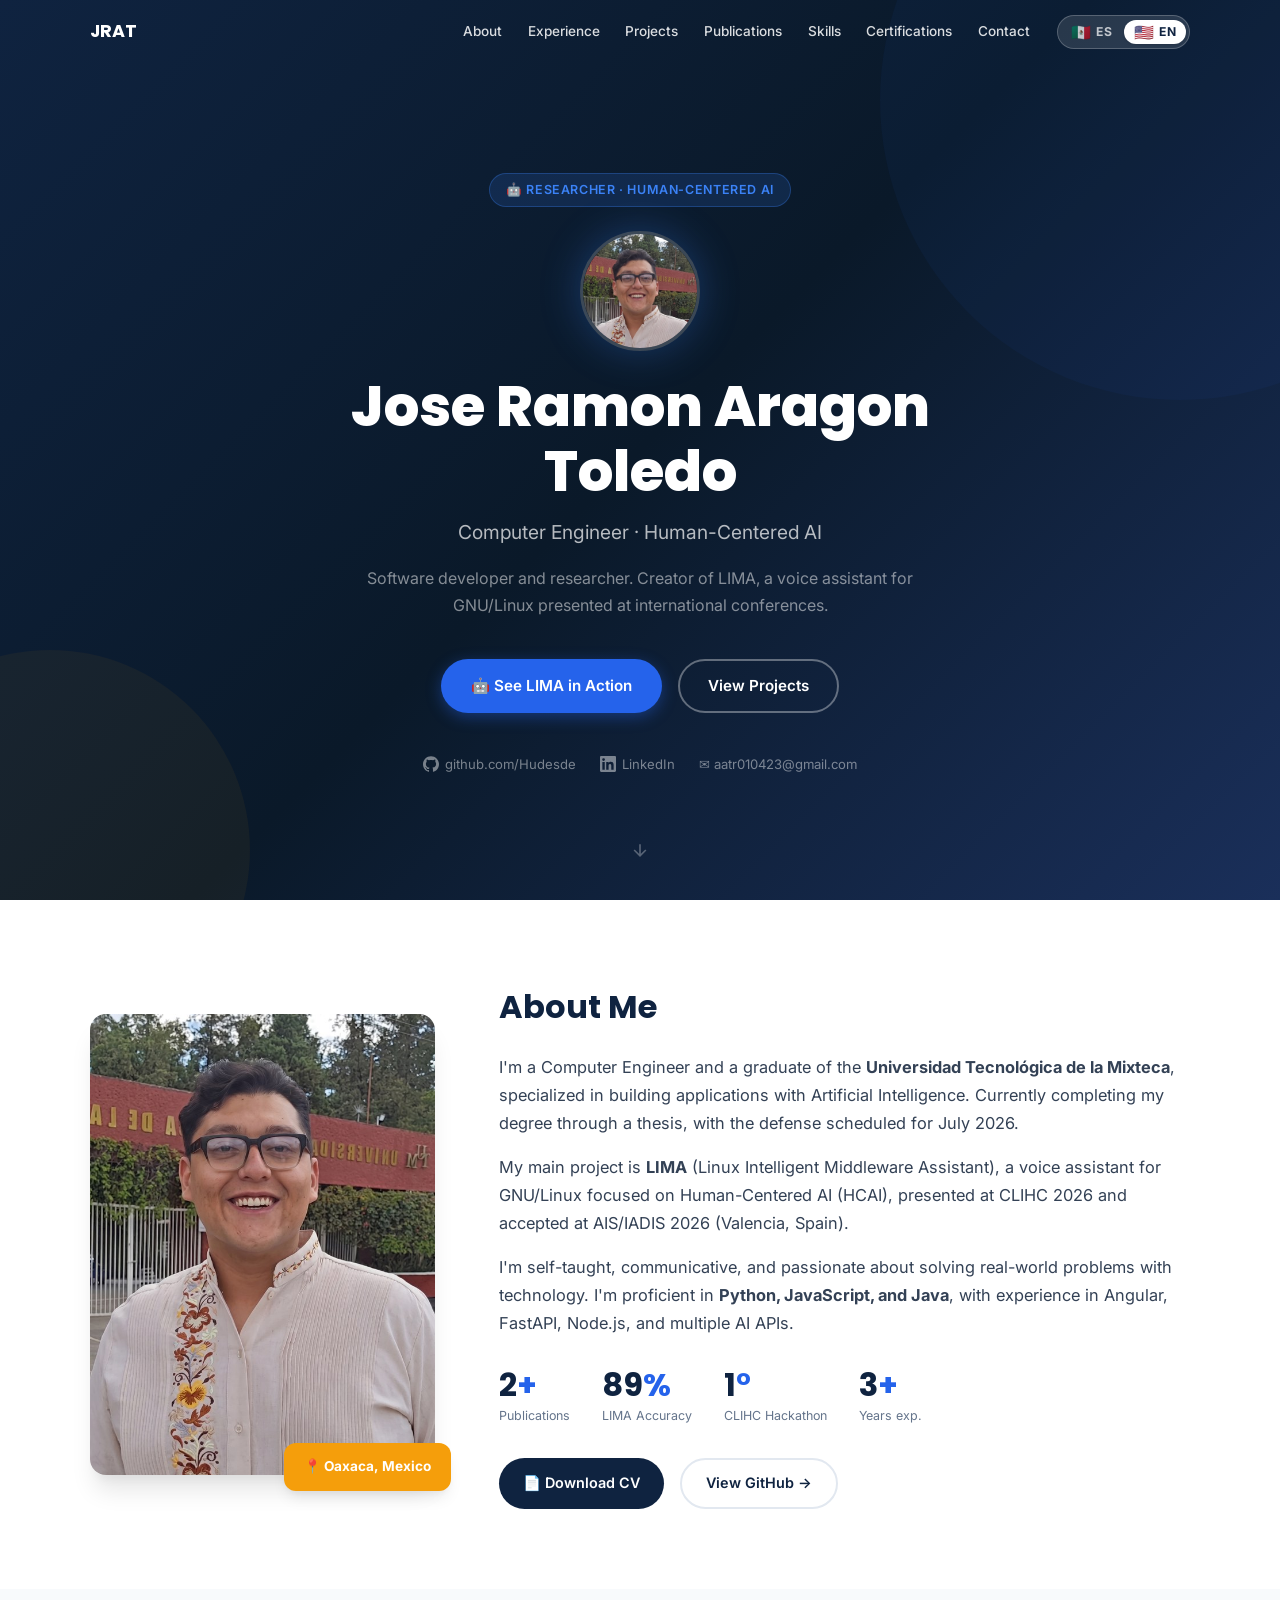
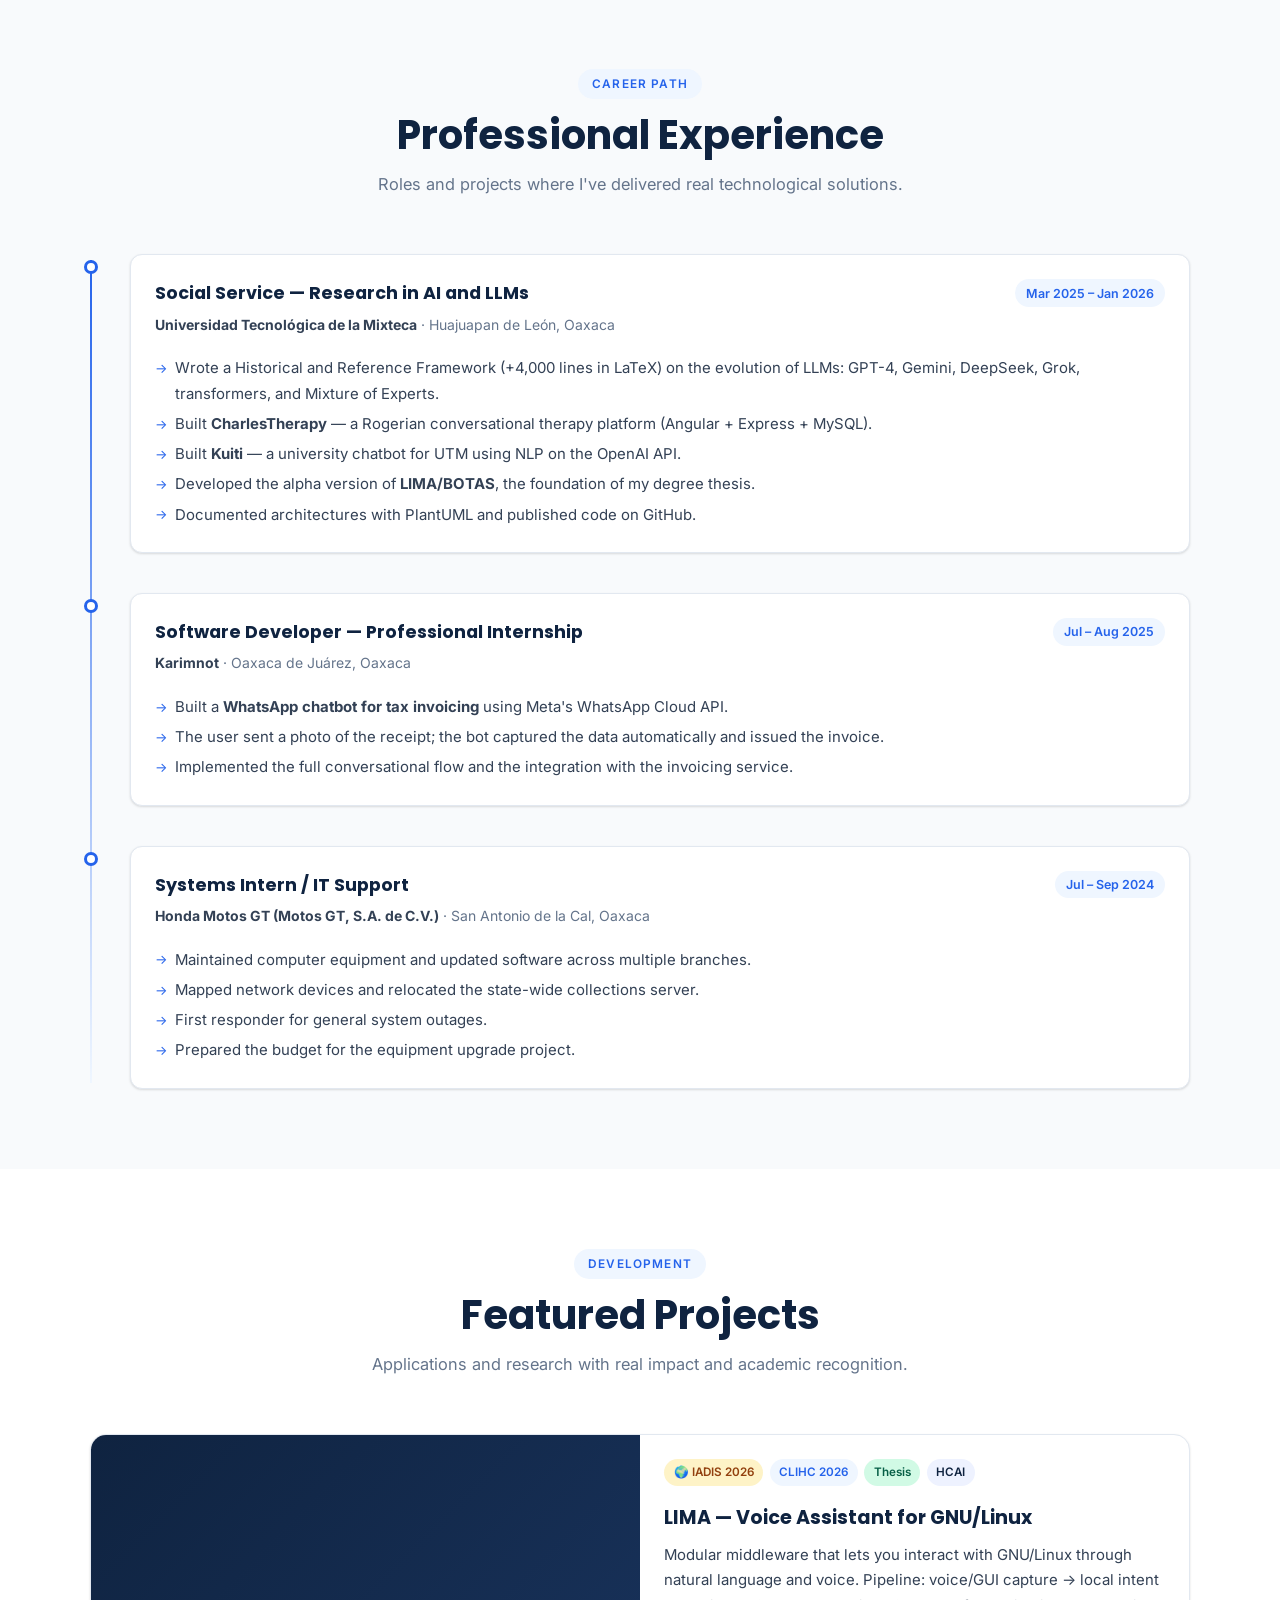
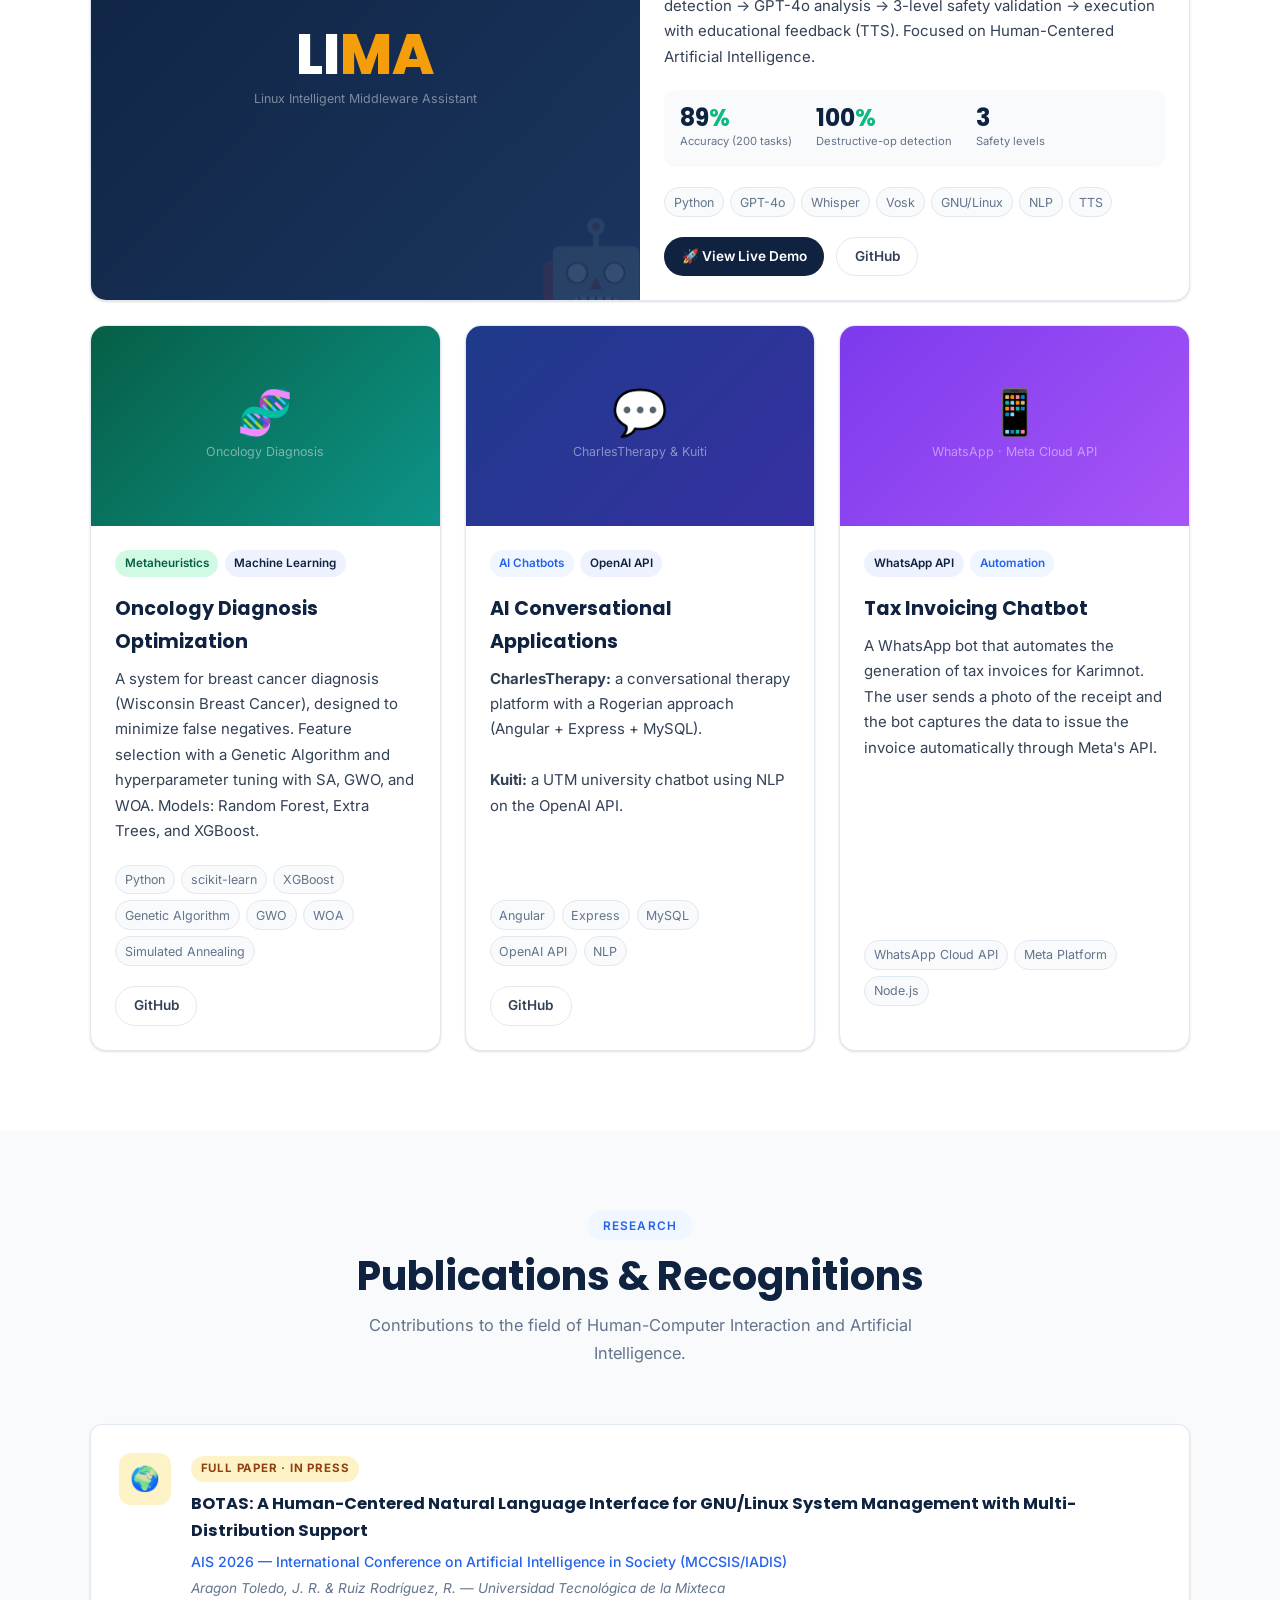
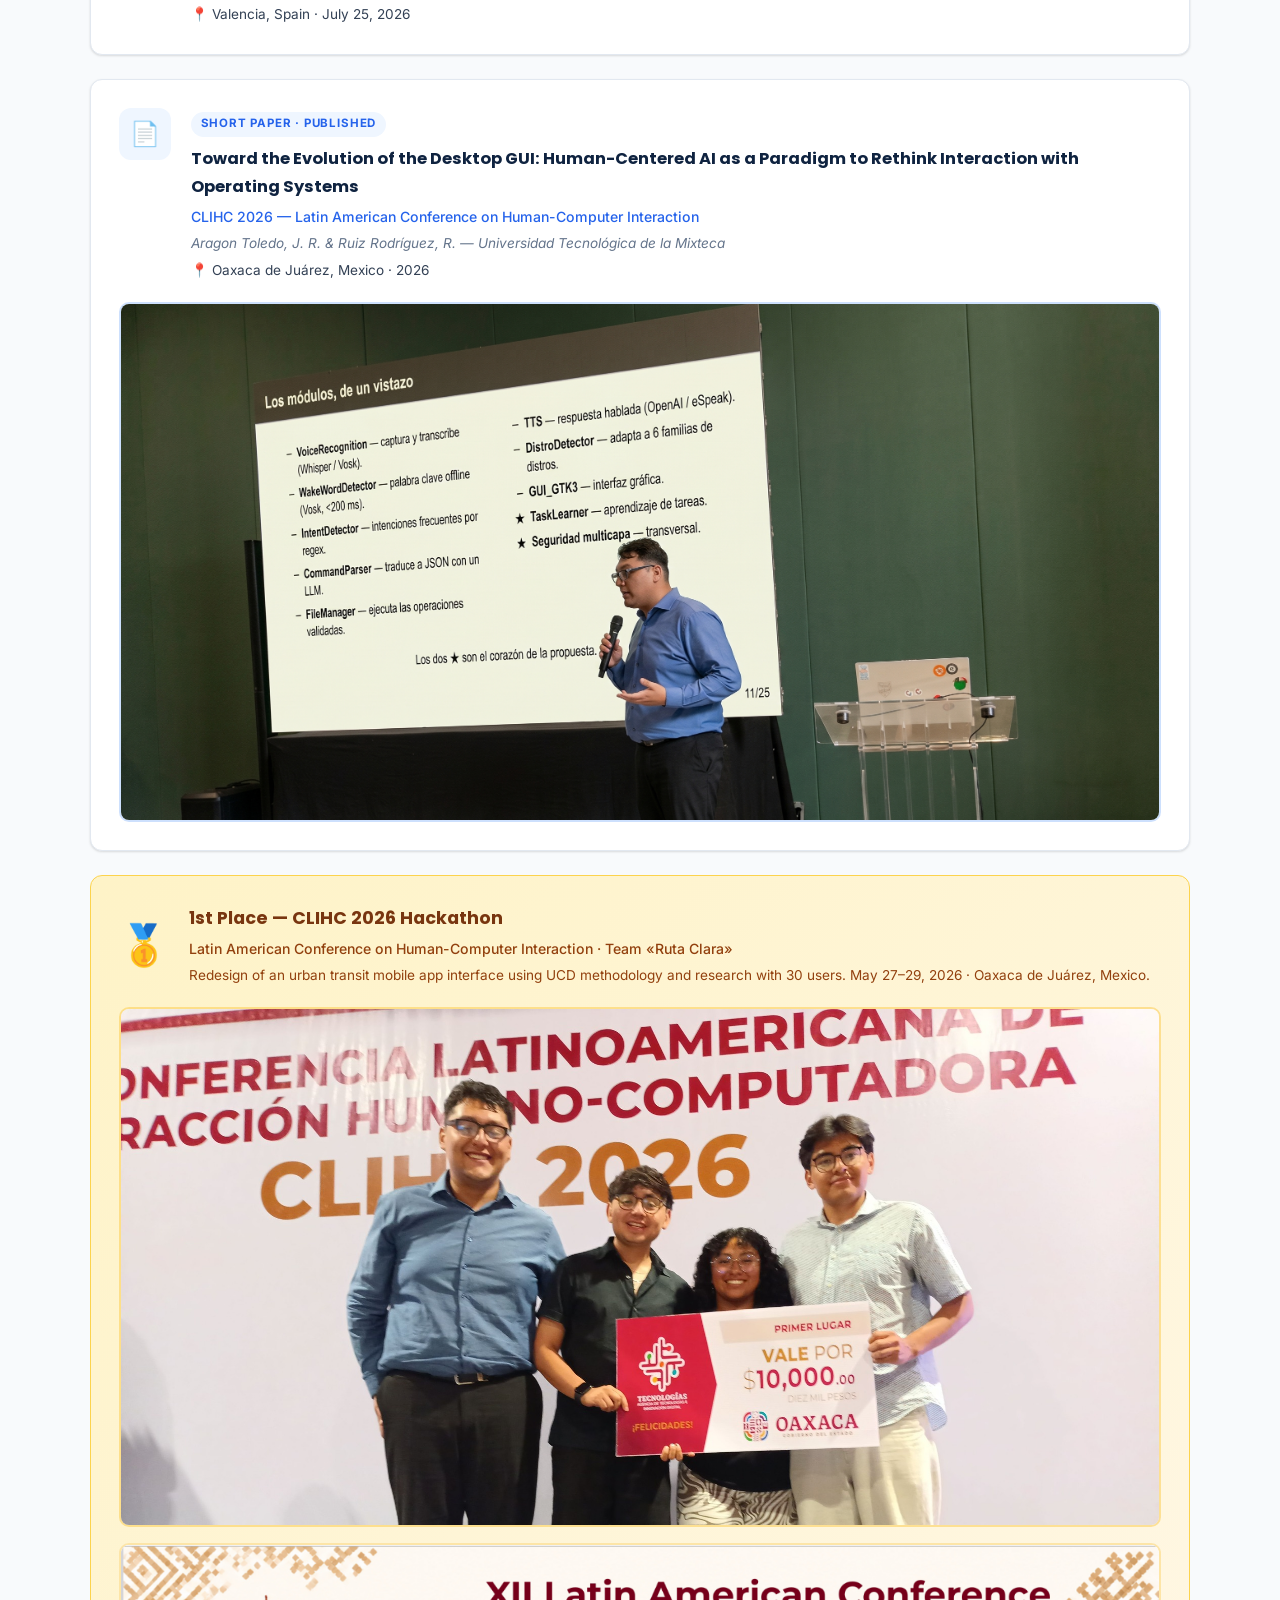
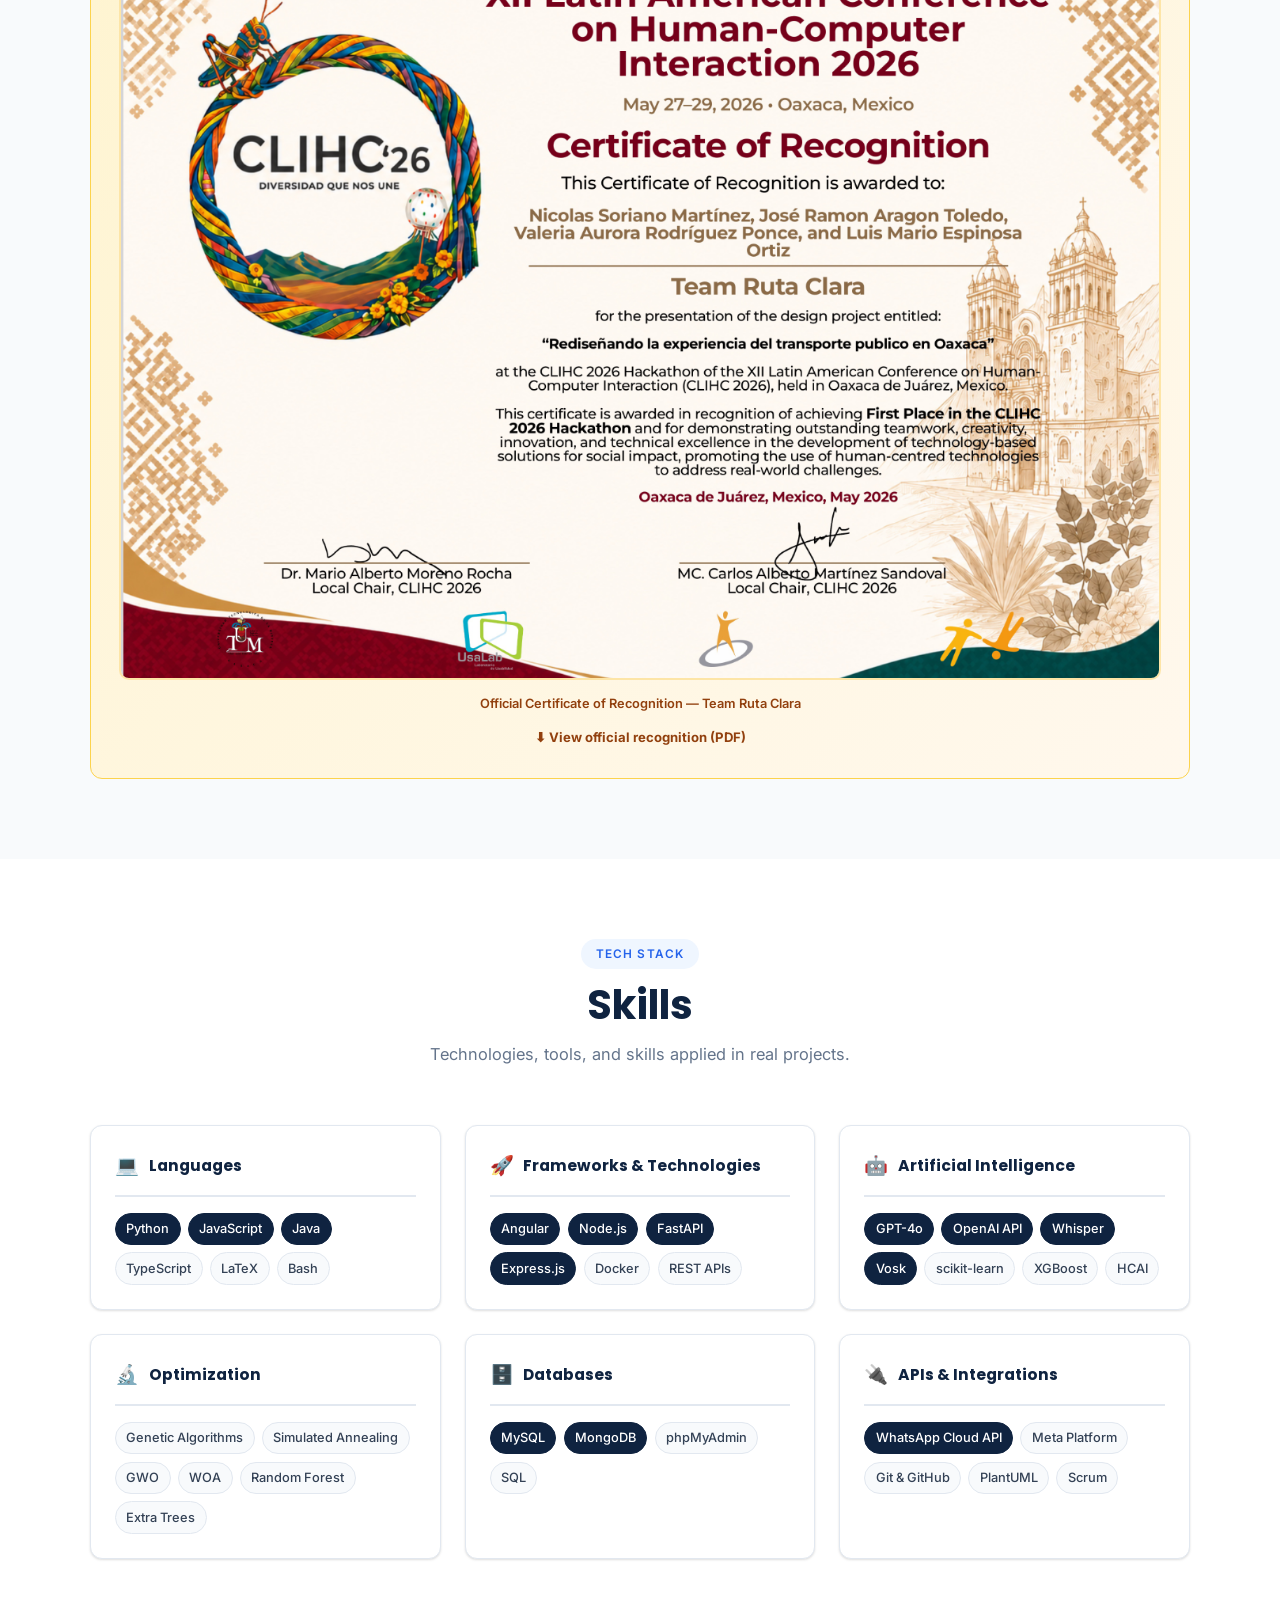
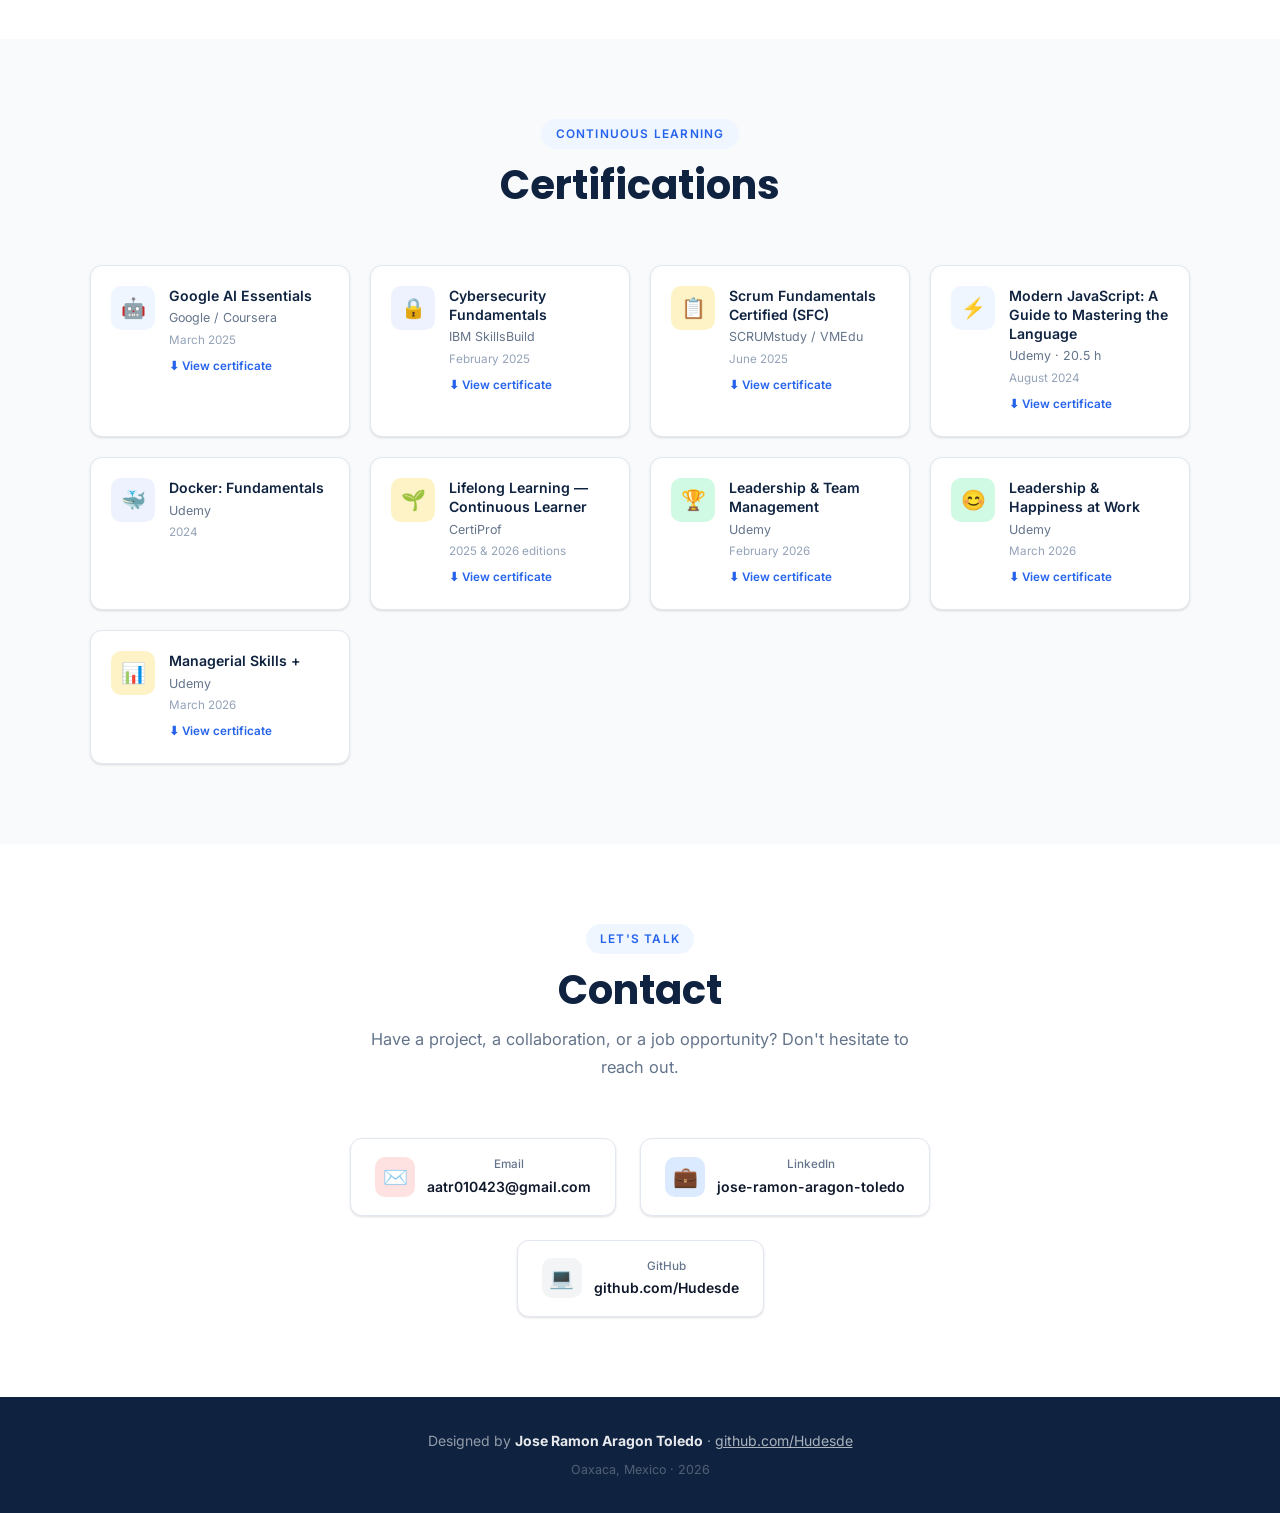
==== commit 2f54dcc9: "Nuevo Portafolio Mas idiomas y un reconocimiento nuevo." ====
--- a/index.html
+++ b/index.html
@@ -36,6 +36,7 @@
 nav.scrolled{background:rgba(255,255,255,.96);backdrop-filter:blur(12px);box-shadow:var(--sh)}
 .nav-logo{font-family:'Poppins',sans-serif;font-weight:700;font-size:1.1rem;color:#fff;transition:color var(--t)}
 nav.scrolled .nav-logo{color:var(--navy)}
+.nav-right{display:flex;align-items:center;gap:1rem}
 .nav-links{display:flex;gap:.2rem;list-style:none}
 .nav-links a{display:block;padding:.45rem .7rem;font-size:.85rem;font-weight:500;color:rgba(255,255,255,.85);border-radius:var(--rf);transition:all var(--t)}
 nav.scrolled .nav-links a{color:var(--tx-m)}
@@ -46,6 +47,17 @@
 .nav-toggle{display:none;flex-direction:column;gap:5px;cursor:pointer;padding:8px;background:none;border:none}
 .nav-toggle span{width:24px;height:2px;background:#fff;border-radius:2px;transition:all var(--t)}
 nav.scrolled .nav-toggle span{background:var(--navy)}
+
+/* ── LANG SWITCH ── */
+.lang-switch{display:flex;gap:.15rem;align-items:center;background:rgba(255,255,255,.12);border:1px solid rgba(255,255,255,.22);border-radius:var(--rf);padding:.2rem;transition:background var(--t),border-color var(--t)}
+nav.scrolled .lang-switch{background:var(--bg3);border-color:var(--bd)}
+.lang-btn{display:inline-flex;align-items:center;gap:.32rem;padding:.28rem .62rem;font-size:.76rem;font-weight:700;letter-spacing:.02em;color:rgba(255,255,255,.72);background:transparent;border:none;border-radius:var(--rf);cursor:pointer;transition:all var(--t);font-family:inherit;line-height:1}
+nav.scrolled .lang-btn{color:var(--tx-s)}
+.lang-btn:hover{color:#fff}
+nav.scrolled .lang-btn:hover{color:var(--navy)}
+.lang-btn.active{background:#fff;color:var(--navy);box-shadow:var(--sh-sm)}
+nav.scrolled .lang-btn.active{background:var(--blue);color:#fff}
+.lang-btn .flag{font-size:1rem;line-height:1}
 
 /* ── HERO ── */
 #inicio{min-height:100vh;background:linear-gradient(135deg,var(--navy) 0%,#0a1929 50%,#1a2f5a 100%);display:flex;align-items:center;justify-content:center;padding:calc(var(--nav-h) + 4rem) 1.5rem 5rem;position:relative;overflow:hidden;text-align:center}
@@ -169,6 +181,9 @@
 .aw-title{font-family:'Poppins',sans-serif;font-size:1.1rem;font-weight:700;color:#78350F;margin-bottom:.2rem}
 .aw-org{font-size:.88rem;color:#92400E;font-weight:500}
 .aw-desc{font-size:.85rem;color:#92400E;margin-top:.2rem}
+.aw-caption{font-size:.8rem;color:#92400E;font-weight:600;text-align:center;margin-top:.85rem}
+.aw-link{display:inline-flex;align-items:center;gap:.35rem;font-size:.82rem;font-weight:700;color:#92400E;transition:color var(--t)}
+.aw-link:hover{color:#78350F;text-decoration:underline}
 
 /* ── SKILLS ── */
 .skills-grid{display:grid;grid-template-columns:repeat(auto-fill,minmax(260px,1fr));gap:1.5rem}
@@ -271,6 +286,7 @@
   .proj-grid{grid-template-columns:1fr}
   .m-val{font-size:1.2rem}
   .proj-metrics{gap:.5rem}
+  .lang-btn{padding:.28rem .5rem;font-size:.72rem}
 }
 </style>
 </head>
@@ -279,18 +295,24 @@
 <!-- ═══ NAV ═══ -->
 <nav id="nav">
   <a href="#inicio" class="nav-logo">JRAT</a>
-  <ul class="nav-links" id="navLinks">
-    <li><a href="#sobre-mi">Sobre mí</a></li>
-    <li><a href="#experiencia">Experiencia</a></li>
-    <li><a href="#proyectos">Proyectos</a></li>
-    <li><a href="#publicaciones">Publicaciones</a></li>
-    <li><a href="#habilidades">Habilidades</a></li>
-    <li><a href="#certificaciones">Certificaciones</a></li>
-    <li><a href="#contacto">Contacto</a></li>
-  </ul>
-  <button class="nav-toggle" id="navToggle" aria-label="Menú">
-    <span></span><span></span><span></span>
-  </button>
+  <div class="nav-right">
+    <ul class="nav-links" id="navLinks">
+      <li><a href="#sobre-mi" data-i18n="nav.about">Sobre mí</a></li>
+      <li><a href="#experiencia" data-i18n="nav.experience">Experiencia</a></li>
+      <li><a href="#proyectos" data-i18n="nav.projects">Proyectos</a></li>
+      <li><a href="#publicaciones" data-i18n="nav.publications">Publicaciones</a></li>
+      <li><a href="#habilidades" data-i18n="nav.skills">Habilidades</a></li>
+      <li><a href="#certificaciones" data-i18n="nav.certifications">Certificaciones</a></li>
+      <li><a href="#contacto" data-i18n="nav.contact">Contacto</a></li>
+    </ul>
+    <div class="lang-switch" role="group" aria-label="Language / Idioma">
+      <button class="lang-btn" data-lang="es" aria-label="Español"><span class="flag">🇲🇽</span>ES</button>
+      <button class="lang-btn" data-lang="en" aria-label="English"><span class="flag">🇺🇸</span>EN</button>
+    </div>
+    <button class="nav-toggle" id="navToggle" aria-label="Menú">
+      <span></span><span></span><span></span>
+    </button>
+  </div>
 </nav>
 
 <!-- ═══ HERO ═══ -->
@@ -299,11 +321,11 @@
     <div class="hero-badge" id="heroBadge">🏆 1.er Lugar · Hackathon CLIHC 2026</div>
     <img src="foto.jpg" alt="Jose Ramon Aragon Toledo" class="hero-photo">
     <h1>Jose Ramon Aragon Toledo</h1>
-    <p class="hero-title">Ingeniero en Computación · IA Centrada en el Humano</p>
-    <p class="hero-sub">Desarrollador de software e investigador. Creador de LIMA, asistente de voz para GNU/Linux presentado en conferencias internacionales.</p>
+    <p class="hero-title" data-i18n="hero.title">Ingeniero en Computación · IA Centrada en el Humano</p>
+    <p class="hero-sub" data-i18n="hero.sub">Desarrollador de software e investigador. Creador de LIMA, asistente de voz para GNU/Linux presentado en conferencias internacionales.</p>
     <div class="hero-cta">
-      <a href="https://hudesde.github.io/BOTAS-Web/" class="btn btn-primary" target="_blank">🤖 Ver LIMA en Acción</a>
-      <a href="#proyectos" class="btn btn-outline">Ver Proyectos</a>
+      <a href="https://hudesde.github.io/BOTAS-Web/" class="btn btn-primary" target="_blank" data-i18n="hero.cta1">🤖 Ver LIMA en Acción</a>
+      <a href="#proyectos" class="btn btn-outline" data-i18n="hero.cta2">Ver Proyectos</a>
     </div>
     <div class="hero-socials">
       <a href="https://github.com/Hudesde" target="_blank" class="hero-social">
@@ -328,22 +350,22 @@
     <div class="about-grid">
       <div class="about-photo-wrap reveal">
         <img src="foto.jpg" alt="Jose Ramon Aragon Toledo" class="about-photo">
-        <div class="about-badge">📍 Oaxaca, México</div>
+        <div class="about-badge" data-i18n="about.badge">📍 Oaxaca, México</div>
       </div>
       <div class="about-content reveal">
-        <h2>Sobre mí</h2>
-        <p>Soy Ingeniero en Computación egresado de la <strong>Universidad Tecnológica de la Mixteca</strong>, especializado en el desarrollo de aplicaciones con Inteligencia Artificial. En proceso de titulación por tesis, con defensa prevista para julio de 2026.</p>
-        <p>Mi proyecto principal es <strong>LIMA</strong> (Linux Intelligent Middleware Assistant), un asistente de voz para GNU/Linux con enfoque en IA Centrada en el Humano (HCAI), presentado en CLIHC 2026 y aceptado en AIS/IADIS 2026 (Valencia, España).</p>
-        <p>Soy autodidacta, comunicativo y apasionado por resolver problemas reales con tecnología. Domino <strong>Python, JavaScript y Java</strong>, con experiencia en Angular, FastAPI, Node.js y múltiples APIs de IA.</p>
+        <h2 data-i18n="about.title">Sobre mí</h2>
+        <p data-i18n="about.p1">Soy Ingeniero en Computación egresado de la <strong>Universidad Tecnológica de la Mixteca</strong>, especializado en el desarrollo de aplicaciones con Inteligencia Artificial. En proceso de titulación por tesis, con defensa prevista para julio de 2026.</p>
+        <p data-i18n="about.p2">Mi proyecto principal es <strong>LIMA</strong> (Linux Intelligent Middleware Assistant), un asistente de voz para GNU/Linux con enfoque en IA Centrada en el Humano (HCAI), presentado en CLIHC 2026 y aceptado en AIS/IADIS 2026 (Valencia, España).</p>
+        <p data-i18n="about.p3">Soy autodidacta, comunicativo y apasionado por resolver problemas reales con tecnología. Domino <strong>Python, JavaScript y Java</strong>, con experiencia en Angular, FastAPI, Node.js y múltiples APIs de IA.</p>
         <div class="about-stats">
-          <div class="stat"><div class="n">2<span>+</span></div><div class="l">Publicaciones</div></div>
-          <div class="stat"><div class="n">89<span>%</span></div><div class="l">Precisión LIMA</div></div>
-          <div class="stat"><div class="n">1<span>°</span></div><div class="l">Hackathon CLIHC</div></div>
-          <div class="stat"><div class="n">3<span>+</span></div><div class="l">Años exp.</div></div>
+          <div class="stat"><div class="n">2<span>+</span></div><div class="l" data-i18n="about.stat1">Publicaciones</div></div>
+          <div class="stat"><div class="n">89<span>%</span></div><div class="l" data-i18n="about.stat2">Precisión LIMA</div></div>
+          <div class="stat"><div class="n">1<span>°</span></div><div class="l" data-i18n="about.stat3">Hackathon CLIHC</div></div>
+          <div class="stat"><div class="n">3<span>+</span></div><div class="l" data-i18n="about.stat4">Años exp.</div></div>
         </div>
         <div class="about-actions">
-          <a href="CV_JoseRamonAragonToledo.pdf" download class="btn-dark">📄 Descargar CV</a>
-          <a href="https://github.com/Hudesde" target="_blank" class="btn-ghost">Ver GitHub →</a>
+          <a href="CV_JoseRamonAragonToledo.pdf" download class="btn-dark" data-i18n="about.cv">📄 Descargar CV</a>
+          <a href="https://github.com/Hudesde" target="_blank" class="btn-ghost" data-i18n="about.github">Ver GitHub →</a>
         </div>
       </div>
     </div>
@@ -354,9 +376,9 @@
 <section id="experiencia">
   <div class="container">
     <div class="sec-hd reveal">
-      <span class="sec-label">Trayectoria</span>
-      <h2 class="sec-title">Experiencia Profesional</h2>
-      <p class="sec-desc">Roles y proyectos donde he aportado soluciones tecnológicas reales.</p>
+      <span class="sec-label" data-i18n="exp.label">Trayectoria</span>
+      <h2 class="sec-title" data-i18n="exp.title">Experiencia Profesional</h2>
+      <p class="sec-desc" data-i18n="exp.desc">Roles y proyectos donde he aportado soluciones tecnológicas reales.</p>
     </div>
     <div class="timeline">
 
@@ -365,17 +387,17 @@
         <div class="tl-card">
           <div class="tl-meta">
             <div>
-              <div class="tl-title">Servicio Social — Investigación en IA y LLMs</div>
-              <div class="tl-org"><strong>Universidad Tecnológica de la Mixteca</strong> · Huajuapan de León, Oaxaca</div>
+              <div class="tl-title" data-i18n="exp1.title">Servicio Social — Investigación en IA y LLMs</div>
+              <div class="tl-org" data-i18n="exp1.org"><strong>Universidad Tecnológica de la Mixteca</strong> · Huajuapan de León, Oaxaca</div>
             </div>
-            <span class="tl-period">Mar 2025 – Ene 2026</span>
+            <span class="tl-period" data-i18n="exp1.period">Mar 2025 – Ene 2026</span>
           </div>
           <ul class="tl-list">
-            <li>Elaboré un Marco Histórico y Referencial (+4,000 líneas en LaTeX) sobre la evolución de LLMs: GPT-4, Gemini, DeepSeek, Grok, transformers y Mixture of Experts.</li>
-            <li>Desarrollé <strong>CharlesTherapy</strong> — plataforma de terapia conversacional rogeriana (Angular + Express + MySQL).</li>
-            <li>Desarrollé <strong>Kuiti</strong> — chatbot universitario de la UTM con NLP sobre la API de OpenAI.</li>
-            <li>Desarrollé la versión alfa de <strong>LIMA/BOTAS</strong>, base de mi tesis de titulación.</li>
-            <li>Documenté arquitecturas con PlantUML y publiqué código en GitHub.</li>
+            <li data-i18n="exp1.li1">Elaboré un Marco Histórico y Referencial (+4,000 líneas en LaTeX) sobre la evolución de LLMs: GPT-4, Gemini, DeepSeek, Grok, transformers y Mixture of Experts.</li>
+            <li data-i18n="exp1.li2">Desarrollé <strong>CharlesTherapy</strong> — plataforma de terapia conversacional rogeriana (Angular + Express + MySQL).</li>
+            <li data-i18n="exp1.li3">Desarrollé <strong>Kuiti</strong> — chatbot universitario de la UTM con NLP sobre la API de OpenAI.</li>
+            <li data-i18n="exp1.li4">Desarrollé la versión alfa de <strong>LIMA/BOTAS</strong>, base de mi tesis de titulación.</li>
+            <li data-i18n="exp1.li5">Documenté arquitecturas con PlantUML y publiqué código en GitHub.</li>
           </ul>
         </div>
       </div>
@@ -385,15 +407,15 @@
         <div class="tl-card">
           <div class="tl-meta">
             <div>
-              <div class="tl-title">Desarrollador de Software — Prácticas Profesionales</div>
-              <div class="tl-org"><strong>Karimnot</strong> · Oaxaca de Juárez, Oaxaca</div>
+              <div class="tl-title" data-i18n="exp2.title">Desarrollador de Software — Prácticas Profesionales</div>
+              <div class="tl-org" data-i18n="exp2.org"><strong>Karimnot</strong> · Oaxaca de Juárez, Oaxaca</div>
             </div>
-            <span class="tl-period">Jul – Ago 2025</span>
+            <span class="tl-period" data-i18n="exp2.period">Jul – Ago 2025</span>
           </div>
           <ul class="tl-list">
-            <li>Desarrollé un <strong>chatbot de WhatsApp para facturación fiscal</strong> usando la WhatsApp Cloud API de Meta.</li>
-            <li>El usuario enviaba foto del ticket; el bot capturaba los datos automáticamente y emitía la factura.</li>
-            <li>Implementé el flujo conversacional completo y la integración con el servicio de facturación.</li>
+            <li data-i18n="exp2.li1">Desarrollé un <strong>chatbot de WhatsApp para facturación fiscal</strong> usando la WhatsApp Cloud API de Meta.</li>
+            <li data-i18n="exp2.li2">El usuario enviaba foto del ticket; el bot capturaba los datos automáticamente y emitía la factura.</li>
+            <li data-i18n="exp2.li3">Implementé el flujo conversacional completo y la integración con el servicio de facturación.</li>
           </ul>
         </div>
       </div>
@@ -403,16 +425,16 @@
         <div class="tl-card">
           <div class="tl-meta">
             <div>
-              <div class="tl-title">Practicante de Sistemas / Soporte de TI</div>
-              <div class="tl-org"><strong>Honda Motos GT (Motos GT, S.A. de C.V.)</strong> · San Antonio de la Cal, Oaxaca</div>
+              <div class="tl-title" data-i18n="exp3.title">Practicante de Sistemas / Soporte de TI</div>
+              <div class="tl-org" data-i18n="exp3.org"><strong>Honda Motos GT (Motos GT, S.A. de C.V.)</strong> · San Antonio de la Cal, Oaxaca</div>
             </div>
-            <span class="tl-period">Jul – Sep 2024</span>
+            <span class="tl-period" data-i18n="exp3.period">Jul – Sep 2024</span>
           </div>
           <ul class="tl-list">
-            <li>Mantenimiento de equipos de cómputo y actualización de software en múltiples sucursales.</li>
-            <li>Mapeo de dispositivos en red y relocalización del servidor de cobranza a nivel estatal.</li>
-            <li>Primer respondiente ante caídas generales del sistema.</li>
-            <li>Elaboré el presupuesto para el proyecto de actualización de equipos.</li>
+            <li data-i18n="exp3.li1">Mantenimiento de equipos de cómputo y actualización de software en múltiples sucursales.</li>
+            <li data-i18n="exp3.li2">Mapeo de dispositivos en red y relocalización del servidor de cobranza a nivel estatal.</li>
+            <li data-i18n="exp3.li3">Primer respondiente ante caídas generales del sistema.</li>
+            <li data-i18n="exp3.li4">Elaboré el presupuesto para el proyecto de actualización de equipos.</li>
           </ul>
         </div>
       </div>
@@ -425,9 +447,9 @@
 <section id="proyectos">
   <div class="container">
     <div class="sec-hd reveal">
-      <span class="sec-label">Desarrollo</span>
-      <h2 class="sec-title">Proyectos Destacados</h2>
-      <p class="sec-desc">Aplicaciones e investigaciones con impacto real y reconocimiento académico.</p>
+      <span class="sec-label" data-i18n="proj.label">Desarrollo</span>
+      <h2 class="sec-title" data-i18n="proj.title">Proyectos Destacados</h2>
+      <p class="sec-desc" data-i18n="proj.desc">Aplicaciones e investigaciones con impacto real y reconocimiento académico.</p>
     </div>
 
     <div class="proj-grid">
@@ -445,22 +467,22 @@
           <div class="badges">
             <span class="badge b-amber">🌍 IADIS 2026</span>
             <span class="badge b-blue">CLIHC 2026</span>
-            <span class="badge b-green">Tesis</span>
+            <span class="badge b-green" data-i18n="proj.lima.badge">Tesis</span>
             <span class="badge b-navy">HCAI</span>
           </div>
-          <h3 class="proj-title">LIMA — Asistente de Voz para GNU/Linux</h3>
-          <p class="proj-desc">Middleware modular que permite interactuar con GNU/Linux en español mediante lenguaje natural y voz. Pipeline: captura de voz/GUI → detección local de intenciones → análisis con GPT-4o → validación de seguridad en 3 niveles → ejecución con retroalimentación educativa (TTS). Enfoque en Inteligencia Artificial Centrada en el Humano.</p>
+          <h3 class="proj-title" data-i18n="proj.lima.title">LIMA — Asistente de Voz para GNU/Linux</h3>
+          <p class="proj-desc" data-i18n="proj.lima.desc">Middleware modular que permite interactuar con GNU/Linux en español mediante lenguaje natural y voz. Pipeline: captura de voz/GUI → detección local de intenciones → análisis con GPT-4o → validación de seguridad en 3 niveles → ejecución con retroalimentación educativa (TTS). Enfoque en Inteligencia Artificial Centrada en el Humano.</p>
           <div class="proj-metrics">
-            <div><div class="m-val">89<span>%</span></div><div class="m-lbl">Precisión (200 tareas)</div></div>
-            <div><div class="m-val">100<span>%</span></div><div class="m-lbl">Detección ops. destructivas</div></div>
-            <div><div class="m-val">3</div><div class="m-lbl">Niveles de seguridad</div></div>
+            <div><div class="m-val">89<span>%</span></div><div class="m-lbl" data-i18n="proj.lima.m1">Precisión (200 tareas)</div></div>
+            <div><div class="m-val">100<span>%</span></div><div class="m-lbl" data-i18n="proj.lima.m2">Detección ops. destructivas</div></div>
+            <div><div class="m-val">3</div><div class="m-lbl" data-i18n="proj.lima.m3">Niveles de seguridad</div></div>
           </div>
           <div class="tags">
             <span class="tag">Python</span><span class="tag">GPT-4o</span><span class="tag">Whisper</span>
             <span class="tag">Vosk</span><span class="tag">GNU/Linux</span><span class="tag">NLP</span><span class="tag">TTS</span>
           </div>
           <div class="proj-links">
-            <a href="https://hudesde.github.io/BOTAS-Web/" target="_blank" class="pl pl-p">🚀 Ver Demo en Vivo</a>
+            <a href="https://hudesde.github.io/BOTAS-Web/" target="_blank" class="pl pl-p" data-i18n="proj.lima.demo">🚀 Ver Demo en Vivo</a>
             <a href="https://github.com/Hudesde/JRATSS" target="_blank" class="pl pl-g">GitHub</a>
           </div>
         </div>
@@ -471,19 +493,19 @@
         <div class="proj-banner" style="background:linear-gradient(135deg,#065f46,#0d9488)">
           <div style="text-align:center;position:relative;z-index:1">
             <div class="proj-logo" style="font-size:2.8rem">🧬</div>
-            <div class="proj-logo-sub">Diagnóstico Oncológico</div>
+            <div class="proj-logo-sub" data-i18n="proj.onco.sub">Diagnóstico Oncológico</div>
           </div>
         </div>
         <div class="proj-body">
           <div class="badges">
-            <span class="badge b-green">Metaheurísticas</span>
+            <span class="badge b-green" data-i18n="proj.onco.b1">Metaheurísticas</span>
             <span class="badge b-navy">Machine Learning</span>
           </div>
-          <h3 class="proj-title">Optimización de Diagnóstico Oncológico</h3>
-          <p class="proj-desc">Sistema para diagnóstico de cáncer de mama (Wisconsin Breast Cancer), orientado a minimizar falsos negativos. Selección de características con Algoritmo Genético y ajuste de hiperparámetros con SA, GWO y WOA. Modelos: Random Forest, Extra Trees y XGBoost.</p>
+          <h3 class="proj-title" data-i18n="proj.onco.title">Optimización de Diagnóstico Oncológico</h3>
+          <p class="proj-desc" data-i18n="proj.onco.desc">Sistema para diagnóstico de cáncer de mama (Wisconsin Breast Cancer), orientado a minimizar falsos negativos. Selección de características con Algoritmo Genético y ajuste de hiperparámetros con SA, GWO y WOA. Modelos: Random Forest, Extra Trees y XGBoost.</p>
           <div class="tags">
             <span class="tag">Python</span><span class="tag">scikit-learn</span><span class="tag">XGBoost</span>
-            <span class="tag">Algoritmo Genético</span><span class="tag">GWO</span><span class="tag">WOA</span><span class="tag">Recocido Simulado</span>
+            <span class="tag" data-i18n="proj.onco.tag1">Algoritmo Genético</span><span class="tag">GWO</span><span class="tag">WOA</span><span class="tag" data-i18n="proj.onco.tag2">Recocido Simulado</span>
           </div>
           <div class="proj-links" style="margin-top:auto">
             <a href="https://github.com/aneli1/breast_cancer_mh" target="_blank" class="pl pl-g">GitHub</a>
@@ -501,11 +523,11 @@
         </div>
         <div class="proj-body">
           <div class="badges">
-            <span class="badge b-blue">Chatbots IA</span>
+            <span class="badge b-blue" data-i18n="proj.chat.b1">Chatbots IA</span>
             <span class="badge b-navy">OpenAI API</span>
           </div>
-          <h3 class="proj-title">Aplicaciones Conversacionales con IA</h3>
-          <p class="proj-desc"><strong>CharlesTherapy:</strong> plataforma de terapia conversacional con enfoque rogeriano (Angular + Express + MySQL).<br><br><strong>Kuiti:</strong> chatbot universitario de la UTM con NLP sobre la API de OpenAI.</p>
+          <h3 class="proj-title" data-i18n="proj.chat.title">Aplicaciones Conversacionales con IA</h3>
+          <p class="proj-desc" data-i18n="proj.chat.desc"><strong>CharlesTherapy:</strong> plataforma de terapia conversacional con enfoque rogeriano (Angular + Express + MySQL).<br><br><strong>Kuiti:</strong> chatbot universitario de la UTM con NLP sobre la API de OpenAI.</p>
           <div class="tags">
             <span class="tag">Angular</span><span class="tag">Express</span><span class="tag">MySQL</span>
             <span class="tag">OpenAI API</span><span class="tag">NLP</span>
@@ -527,10 +549,10 @@
         <div class="proj-body">
           <div class="badges">
             <span class="badge b-navy">WhatsApp API</span>
-            <span class="badge b-blue">Automatización</span>
-          </div>
-          <h3 class="proj-title">Chatbot de Facturación Fiscal</h3>
-          <p class="proj-desc">Bot de WhatsApp que automatiza la generación de facturas fiscales para Karimnot. El usuario envía foto del ticket y el bot captura los datos para emitir la factura automáticamente mediante la API de Meta.</p>
+            <span class="badge b-blue" data-i18n="proj.wa.b2">Automatización</span>
+          </div>
+          <h3 class="proj-title" data-i18n="proj.wa.title">Chatbot de Facturación Fiscal</h3>
+          <p class="proj-desc" data-i18n="proj.wa.desc">Bot de WhatsApp que automatiza la generación de facturas fiscales para Karimnot. El usuario envía foto del ticket y el bot captura los datos para emitir la factura automáticamente mediante la API de Meta.</p>
           <div class="tags">
             <span class="tag">WhatsApp Cloud API</span><span class="tag">Meta Platform</span><span class="tag">Node.js</span>
           </div>
@@ -545,9 +567,9 @@
 <section id="publicaciones">
   <div class="container">
     <div class="sec-hd reveal">
-      <span class="sec-label">Investigación</span>
-      <h2 class="sec-title">Publicaciones y Reconocimientos</h2>
-      <p class="sec-desc">Contribuciones al campo de la Interacción Humano-Computadora e Inteligencia Artificial.</p>
+      <span class="sec-label" data-i18n="pub.label">Investigación</span>
+      <h2 class="sec-title" data-i18n="pub.title">Publicaciones y Reconocimientos</h2>
+      <p class="sec-desc" data-i18n="pub.desc">Contribuciones al campo de la Interacción Humano-Computadora e Inteligencia Artificial.</p>
     </div>
 
     <div class="pubs-grid">
@@ -555,11 +577,11 @@
       <div class="pub-card reveal">
         <div class="pub-ico ico-a">🌍</div>
         <div>
-          <span class="pub-tag pt-a">Full Paper · En prensa</span>
+          <span class="pub-tag pt-a" data-i18n="pub1.tag">Full Paper · En prensa</span>
           <div class="pub-title">BOTAS: A Human-Centered Natural Language Interface for GNU/Linux System Management with Multi-Distribution Support</div>
           <div class="pub-venue">AIS 2026 — International Conference on Artificial Intelligence in Society (MCCSIS/IADIS)</div>
           <div class="pub-authors">Aragon Toledo, J. R. &amp; Ruiz Rodríguez, R. — Universidad Tecnológica de la Mixteca</div>
-          <div class="pub-detail">📍 Valencia, España · 25 de julio de 2026</div>
+          <div class="pub-detail" data-i18n="pub1.detail">📍 Valencia, España · 25 de julio de 2026</div>
         </div>
       </div>
 
@@ -567,11 +589,11 @@
         <div style="display:grid;grid-template-columns:auto 1fr;gap:1.25rem;align-items:start;margin-bottom:1.25rem">
           <div class="pub-ico ico-b">📄</div>
           <div>
-            <span class="pub-tag pt-b">Short Paper · Publicado</span>
-            <div class="pub-title">Hacia la Evolución de la GUI Desktop: IA Centrada en el Humano como Paradigma para Repensar la Interacción con Sistemas Operativos</div>
-            <div class="pub-venue">CLIHC 2026 — Conferencia Latinoamericana de Interacción Humano-Computadora</div>
+            <span class="pub-tag pt-b" data-i18n="pub2.tag">Short Paper · Publicado</span>
+            <div class="pub-title" data-i18n="pub2.title">Hacia la Evolución de la GUI Desktop: IA Centrada en el Humano como Paradigma para Repensar la Interacción con Sistemas Operativos</div>
+            <div class="pub-venue" data-i18n="pub2.venue">CLIHC 2026 — Conferencia Latinoamericana de Interacción Humano-Computadora</div>
             <div class="pub-authors">Aragon Toledo, J. R. &amp; Ruiz Rodríguez, R. — Universidad Tecnológica de la Mixteca</div>
-            <div class="pub-detail">📍 Oaxaca de Juárez, México · 2026</div>
+            <div class="pub-detail" data-i18n="pub2.detail">📍 Oaxaca de Juárez, México · 2026</div>
           </div>
         </div>
         <img src="clihc-ponencia.png" alt="Ponencia CLIHC 2026 — Jose Ramon Aragon Toledo" style="width:100%;border-radius:10px;object-fit:cover;object-position:top;max-height:520px;border:2px solid rgba(59,130,246,.25)">
@@ -581,12 +603,17 @@
         <div style="display:grid;grid-template-columns:auto 1fr;gap:1.25rem;align-items:center;margin-bottom:1.25rem">
           <div class="aw-ico">🥇</div>
           <div>
-            <div class="aw-title">1.er Lugar — Hackathon CLIHC 2026</div>
-            <div class="aw-org">Conferencia Latinoamericana de Interacción Humano-Computadora · Equipo «Ruta Clara»</div>
-            <div class="aw-desc">Rediseño de interfaz de app móvil de transporte urbano con metodología UCD e investigación con 30 usuarios. 27–29 de mayo de 2026 · Oaxaca de Juárez, México.</div>
+            <div class="aw-title" data-i18n="award.title">1.er Lugar — Hackathon CLIHC 2026</div>
+            <div class="aw-org" data-i18n="award.org">Conferencia Latinoamericana de Interacción Humano-Computadora · Equipo «Ruta Clara»</div>
+            <div class="aw-desc" data-i18n="award.desc">Rediseño de interfaz de app móvil de transporte urbano con metodología UCD e investigación con 30 usuarios. 27–29 de mayo de 2026 · Oaxaca de Juárez, México.</div>
           </div>
         </div>
         <img src="hackathon-clihc-2026.jpg" alt="Equipo Ruta Clara — 1.er lugar Hackathon CLIHC 2026" style="width:100%;border-radius:10px;object-fit:cover;object-position:top;max-height:520px;border:2px solid rgba(251,191,36,.4)">
+        <img src="reconocimiento-hackathon-clihc-2026.png" alt="Certificado de Reconocimiento — 1.er lugar Hackathon CLIHC 2026, Equipo Ruta Clara" style="width:100%;border-radius:10px;object-fit:contain;background:#fff;margin-top:1rem;border:2px solid rgba(251,191,36,.4)">
+        <div class="aw-caption" data-i18n="award.caption">Certificado oficial de reconocimiento — Equipo Ruta Clara</div>
+        <div style="text-align:center;margin-top:.5rem">
+          <a href="reconocimiento-hackathon-clihc-2026.pdf" target="_blank" class="aw-link" data-i18n="award.pdf">⬇ Ver reconocimiento oficial (PDF)</a>
+        </div>
       </div>
 
     </div>
@@ -597,14 +624,14 @@
 <section id="habilidades">
   <div class="container">
     <div class="sec-hd reveal">
-      <span class="sec-label">Stack Técnico</span>
-      <h2 class="sec-title">Habilidades</h2>
-      <p class="sec-desc">Tecnologías, herramientas y competencias aplicadas en proyectos reales.</p>
+      <span class="sec-label" data-i18n="sk.label">Stack Técnico</span>
+      <h2 class="sec-title" data-i18n="sk.title">Habilidades</h2>
+      <p class="sec-desc" data-i18n="sk.desc">Tecnologías, herramientas y competencias aplicadas en proyectos reales.</p>
     </div>
     <div class="skills-grid">
 
       <div class="sk-group reveal">
-        <div class="sk-title"><span class="sk-ico">💻</span>Lenguajes</div>
+        <div class="sk-title"><span class="sk-ico">💻</span><span data-i18n="sk.g1">Lenguajes</span></div>
         <div class="sk-tags">
           <span class="sk-tag hi">Python</span>
           <span class="sk-tag hi">JavaScript</span>
@@ -616,7 +643,7 @@
       </div>
 
       <div class="sk-group reveal">
-        <div class="sk-title"><span class="sk-ico">🚀</span>Frameworks y Tecnologías</div>
+        <div class="sk-title"><span class="sk-ico">🚀</span><span data-i18n="sk.g2">Frameworks y Tecnologías</span></div>
         <div class="sk-tags">
           <span class="sk-tag hi">Angular</span>
           <span class="sk-tag hi">Node.js</span>
@@ -628,7 +655,7 @@
       </div>
 
       <div class="sk-group reveal">
-        <div class="sk-title"><span class="sk-ico">🤖</span>Inteligencia Artificial</div>
+        <div class="sk-title"><span class="sk-ico">🤖</span><span data-i18n="sk.g3">Inteligencia Artificial</span></div>
         <div class="sk-tags">
           <span class="sk-tag hi">GPT-4o</span>
           <span class="sk-tag hi">OpenAI API</span>
@@ -641,10 +668,10 @@
       </div>
 
       <div class="sk-group reveal">
-        <div class="sk-title"><span class="sk-ico">🔬</span>Optimización</div>
+        <div class="sk-title"><span class="sk-ico">🔬</span><span data-i18n="sk.g4">Optimización</span></div>
         <div class="sk-tags">
-          <span class="sk-tag">Algoritmos Genéticos</span>
-          <span class="sk-tag">Recocido Simulado</span>
+          <span class="sk-tag" data-i18n="sk.t.ga">Algoritmos Genéticos</span>
+          <span class="sk-tag" data-i18n="sk.t.sa">Recocido Simulado</span>
           <span class="sk-tag">GWO</span>
           <span class="sk-tag">WOA</span>
           <span class="sk-tag">Random Forest</span>
@@ -653,7 +680,7 @@
       </div>
 
       <div class="sk-group reveal">
-        <div class="sk-title"><span class="sk-ico">🗄️</span>Bases de Datos</div>
+        <div class="sk-title"><span class="sk-ico">🗄️</span><span data-i18n="sk.g5">Bases de Datos</span></div>
         <div class="sk-tags">
           <span class="sk-tag hi">MySQL</span>
           <span class="sk-tag hi">MongoDB</span>
@@ -663,7 +690,7 @@
       </div>
 
       <div class="sk-group reveal">
-        <div class="sk-title"><span class="sk-ico">🔌</span>APIs e Integraciones</div>
+        <div class="sk-title"><span class="sk-ico">🔌</span><span data-i18n="sk.g6">APIs e Integraciones</span></div>
         <div class="sk-tags">
           <span class="sk-tag hi">WhatsApp Cloud API</span>
           <span class="sk-tag">Meta Platform</span>
@@ -681,8 +708,8 @@
 <section id="certificaciones">
   <div class="container">
     <div class="sec-hd reveal">
-      <span class="sec-label">Formación Continua</span>
-      <h2 class="sec-title">Certificaciones</h2>
+      <span class="sec-label" data-i18n="cert.label">Formación Continua</span>
+      <h2 class="sec-title" data-i18n="cert.title">Certificaciones</h2>
     </div>
     <div class="certs-grid">
 
@@ -691,8 +718,8 @@
         <div>
           <div class="cert-name">Google AI Essentials</div>
           <div class="cert-issuer">Google / Coursera</div>
-          <div class="cert-date">Marzo 2025</div>
-          <a href="cert-google-ai-essentials.pdf" target="_blank" class="cert-dl">⬇ Ver certificado</a>
+          <div class="cert-date" data-i18n="cert1.date">Marzo 2025</div>
+          <a href="cert-google-ai-essentials.pdf" target="_blank" class="cert-dl" data-i18n="cert.view">⬇ Ver certificado</a>
         </div>
       </div>
       <div class="cert-card reveal">
@@ -700,8 +727,8 @@
         <div>
           <div class="cert-name">Cybersecurity Fundamentals</div>
           <div class="cert-issuer">IBM SkillsBuild</div>
-          <div class="cert-date">Febrero 2025</div>
-          <a href="cert-ibm.pdf" target="_blank" class="cert-dl">⬇ Ver certificado</a>
+          <div class="cert-date" data-i18n="cert2.date">Febrero 2025</div>
+          <a href="cert-ibm.pdf" target="_blank" class="cert-dl" data-i18n="cert.view">⬇ Ver certificado</a>
         </div>
       </div>
       <div class="cert-card reveal">
@@ -709,23 +736,23 @@
         <div>
           <div class="cert-name">Scrum Fundamentals Certified (SFC)</div>
           <div class="cert-issuer">SCRUMstudy / VMEdu</div>
-          <div class="cert-date">Junio 2025</div>
-          <a href="cert-scrum-sfc.png" target="_blank" class="cert-dl">⬇ Ver certificado</a>
+          <div class="cert-date" data-i18n="cert3.date">Junio 2025</div>
+          <a href="cert-scrum-sfc.png" target="_blank" class="cert-dl" data-i18n="cert.view">⬇ Ver certificado</a>
         </div>
       </div>
       <div class="cert-card reveal">
         <div class="cert-ico ci-b">⚡</div>
         <div>
-          <div class="cert-name">JavaScript Moderno: Guía para dominar el lenguaje</div>
+          <div class="cert-name" data-i18n="cert4.name">JavaScript Moderno: Guía para dominar el lenguaje</div>
           <div class="cert-issuer">Udemy · 20.5 h</div>
-          <div class="cert-date">Agosto 2024</div>
-          <a href="UC-b621b285.pdf" target="_blank" class="cert-dl">⬇ Ver certificado</a>
+          <div class="cert-date" data-i18n="cert4.date">Agosto 2024</div>
+          <a href="UC-b621b285.pdf" target="_blank" class="cert-dl" data-i18n="cert.view">⬇ Ver certificado</a>
         </div>
       </div>
       <div class="cert-card reveal">
         <div class="cert-ico ci-n">🐳</div>
         <div>
-          <div class="cert-name">Docker: Fundamentos</div>
+          <div class="cert-name" data-i18n="cert5.name">Docker: Fundamentos</div>
           <div class="cert-issuer">Udemy</div>
           <div class="cert-date">2024</div>
         </div>
@@ -735,35 +762,35 @@
         <div>
           <div class="cert-name">Lifelong Learning — Continuous Learner</div>
           <div class="cert-issuer">CertiProf</div>
-          <div class="cert-date">Ediciones 2025 y 2026</div>
-          <a href="cert-lifelong-learning.png" target="_blank" class="cert-dl">⬇ Ver certificado</a>
+          <div class="cert-date" data-i18n="cert6.date">Ediciones 2025 y 2026</div>
+          <a href="cert-lifelong-learning.png" target="_blank" class="cert-dl" data-i18n="cert.view">⬇ Ver certificado</a>
         </div>
       </div>
       <div class="cert-card reveal">
         <div class="cert-ico ci-g">🏆</div>
         <div>
-          <div class="cert-name">Liderazgo y Gestión de Equipos</div>
+          <div class="cert-name" data-i18n="cert7.name">Liderazgo y Gestión de Equipos</div>
           <div class="cert-issuer">Udemy</div>
-          <div class="cert-date">Febrero 2026</div>
-          <a href="UC-e4c19366.pdf" target="_blank" class="cert-dl">⬇ Ver certificado</a>
+          <div class="cert-date" data-i18n="cert7.date">Febrero 2026</div>
+          <a href="UC-e4c19366.pdf" target="_blank" class="cert-dl" data-i18n="cert.view">⬇ Ver certificado</a>
         </div>
       </div>
       <div class="cert-card reveal">
         <div class="cert-ico ci-g">😊</div>
         <div>
-          <div class="cert-name">Liderazgo y Felicidad en el Trabajo</div>
+          <div class="cert-name" data-i18n="cert8.name">Liderazgo y Felicidad en el Trabajo</div>
           <div class="cert-issuer">Udemy</div>
-          <div class="cert-date">Marzo 2026</div>
-          <a href="UC-0e9a66c4.pdf" target="_blank" class="cert-dl">⬇ Ver certificado</a>
+          <div class="cert-date" data-i18n="cert8.date">Marzo 2026</div>
+          <a href="UC-0e9a66c4.pdf" target="_blank" class="cert-dl" data-i18n="cert.view">⬇ Ver certificado</a>
         </div>
       </div>
       <div class="cert-card reveal">
         <div class="cert-ico ci-a">📊</div>
         <div>
-          <div class="cert-name">Habilidades Gerenciales +</div>
+          <div class="cert-name" data-i18n="cert9.name">Habilidades Gerenciales +</div>
           <div class="cert-issuer">Udemy</div>
-          <div class="cert-date">Marzo 2026</div>
-          <a href="UC-b8c12b46.pdf" target="_blank" class="cert-dl">⬇ Ver certificado</a>
+          <div class="cert-date" data-i18n="cert9.date">Marzo 2026</div>
+          <a href="UC-b8c12b46.pdf" target="_blank" class="cert-dl" data-i18n="cert.view">⬇ Ver certificado</a>
         </div>
       </div>
 
@@ -776,9 +803,9 @@
   <div class="container">
     <div class="contact-wrap">
       <div class="sec-hd reveal">
-        <span class="sec-label">Hablemos</span>
-        <h2 class="sec-title">Contacto</h2>
-        <p class="sec-desc">¿Tienes un proyecto, una colaboración o una oportunidad laboral? No dudes en escribirme.</p>
+        <span class="sec-label" data-i18n="contact.label">Hablemos</span>
+        <h2 class="sec-title" data-i18n="contact.title">Contacto</h2>
+        <p class="sec-desc" data-i18n="contact.desc">¿Tienes un proyecto, una colaboración o una oportunidad laboral? No dudes en escribirme.</p>
       </div>
       <div class="contact-links reveal">
         <a href="mailto:aatr010423@gmail.com" class="contact-link">
@@ -799,35 +826,334 @@
 </section>
 
 <footer>
-  <p>Diseñado por <strong>Jose Ramon Aragon Toledo</strong> · <a href="https://github.com/Hudesde" target="_blank" style="color:rgba(255,255,255,.65);text-decoration:underline">github.com/Hudesde</a></p>
-  <p style="margin-top:.4rem;font-size:.78rem;opacity:.5">Oaxaca, México · 2026</p>
+  <p data-i18n="footer.by">Diseñado por <strong>Jose Ramon Aragon Toledo</strong> · <a href="https://github.com/Hudesde" target="_blank" style="color:rgba(255,255,255,.65);text-decoration:underline">github.com/Hudesde</a></p>
+  <p style="margin-top:.4rem;font-size:.78rem;opacity:.5" data-i18n="footer.loc">Oaxaca, México · 2026</p>
 </footer>
 
 <script>
+// ═══ i18n ═══
+const translations = {
+  es: {
+    "meta.title": `Jose Ramon Aragon Toledo | Portafolio`,
+    "meta.desc": `Portafolio de Jose Ramon Aragon Toledo — Ingeniero en Computacion, IA Centrada en el Humano, Desarrollo de Software.`,
+    "nav.about": `Sobre mí`,
+    "nav.experience": `Experiencia`,
+    "nav.projects": `Proyectos`,
+    "nav.publications": `Publicaciones`,
+    "nav.skills": `Habilidades`,
+    "nav.certifications": `Certificaciones`,
+    "nav.contact": `Contacto`,
+    "nav.menu": `Menú`,
+    "hero.title": `Ingeniero en Computación · IA Centrada en el Humano`,
+    "hero.sub": `Desarrollador de software e investigador. Creador de LIMA, asistente de voz para GNU/Linux presentado en conferencias internacionales.`,
+    "hero.cta1": `🤖 Ver LIMA en Acción`,
+    "hero.cta2": `Ver Proyectos`,
+    "about.badge": `📍 Oaxaca, México`,
+    "about.title": `Sobre mí`,
+    "about.p1": `Soy Ingeniero en Computación egresado de la <strong>Universidad Tecnológica de la Mixteca</strong>, especializado en el desarrollo de aplicaciones con Inteligencia Artificial. En proceso de titulación por tesis, con defensa prevista para julio de 2026.`,
+    "about.p2": `Mi proyecto principal es <strong>LIMA</strong> (Linux Intelligent Middleware Assistant), un asistente de voz para GNU/Linux con enfoque en IA Centrada en el Humano (HCAI), presentado en CLIHC 2026 y aceptado en AIS/IADIS 2026 (Valencia, España).`,
+    "about.p3": `Soy autodidacta, comunicativo y apasionado por resolver problemas reales con tecnología. Domino <strong>Python, JavaScript y Java</strong>, con experiencia en Angular, FastAPI, Node.js y múltiples APIs de IA.`,
+    "about.stat1": `Publicaciones`,
+    "about.stat2": `Precisión LIMA`,
+    "about.stat3": `Hackathon CLIHC`,
+    "about.stat4": `Años exp.`,
+    "about.cv": `📄 Descargar CV`,
+    "about.github": `Ver GitHub →`,
+    "exp.label": `Trayectoria`,
+    "exp.title": `Experiencia Profesional`,
+    "exp.desc": `Roles y proyectos donde he aportado soluciones tecnológicas reales.`,
+    "exp1.title": `Servicio Social — Investigación en IA y LLMs`,
+    "exp1.org": `<strong>Universidad Tecnológica de la Mixteca</strong> · Huajuapan de León, Oaxaca`,
+    "exp1.period": `Mar 2025 – Ene 2026`,
+    "exp1.li1": `Elaboré un Marco Histórico y Referencial (+4,000 líneas en LaTeX) sobre la evolución de LLMs: GPT-4, Gemini, DeepSeek, Grok, transformers y Mixture of Experts.`,
+    "exp1.li2": `Desarrollé <strong>CharlesTherapy</strong> — plataforma de terapia conversacional rogeriana (Angular + Express + MySQL).`,
+    "exp1.li3": `Desarrollé <strong>Kuiti</strong> — chatbot universitario de la UTM con NLP sobre la API de OpenAI.`,
+    "exp1.li4": `Desarrollé la versión alfa de <strong>LIMA/BOTAS</strong>, base de mi tesis de titulación.`,
+    "exp1.li5": `Documenté arquitecturas con PlantUML y publiqué código en GitHub.`,
+    "exp2.title": `Desarrollador de Software — Prácticas Profesionales`,
+    "exp2.org": `<strong>Karimnot</strong> · Oaxaca de Juárez, Oaxaca`,
+    "exp2.period": `Jul – Ago 2025`,
+    "exp2.li1": `Desarrollé un <strong>chatbot de WhatsApp para facturación fiscal</strong> usando la WhatsApp Cloud API de Meta.`,
+    "exp2.li2": `El usuario enviaba foto del ticket; el bot capturaba los datos automáticamente y emitía la factura.`,
+    "exp2.li3": `Implementé el flujo conversacional completo y la integración con el servicio de facturación.`,
+    "exp3.title": `Practicante de Sistemas / Soporte de TI`,
+    "exp3.org": `<strong>Honda Motos GT (Motos GT, S.A. de C.V.)</strong> · San Antonio de la Cal, Oaxaca`,
+    "exp3.period": `Jul – Sep 2024`,
+    "exp3.li1": `Mantenimiento de equipos de cómputo y actualización de software en múltiples sucursales.`,
+    "exp3.li2": `Mapeo de dispositivos en red y relocalización del servidor de cobranza a nivel estatal.`,
+    "exp3.li3": `Primer respondiente ante caídas generales del sistema.`,
+    "exp3.li4": `Elaboré el presupuesto para el proyecto de actualización de equipos.`,
+    "proj.label": `Desarrollo`,
+    "proj.title": `Proyectos Destacados`,
+    "proj.desc": `Aplicaciones e investigaciones con impacto real y reconocimiento académico.`,
+    "proj.lima.badge": `Tesis`,
+    "proj.lima.title": `LIMA — Asistente de Voz para GNU/Linux`,
+    "proj.lima.desc": `Middleware modular que permite interactuar con GNU/Linux en español mediante lenguaje natural y voz. Pipeline: captura de voz/GUI → detección local de intenciones → análisis con GPT-4o → validación de seguridad en 3 niveles → ejecución con retroalimentación educativa (TTS). Enfoque en Inteligencia Artificial Centrada en el Humano.`,
+    "proj.lima.m1": `Precisión (200 tareas)`,
+    "proj.lima.m2": `Detección ops. destructivas`,
+    "proj.lima.m3": `Niveles de seguridad`,
+    "proj.lima.demo": `🚀 Ver Demo en Vivo`,
+    "proj.onco.sub": `Diagnóstico Oncológico`,
+    "proj.onco.b1": `Metaheurísticas`,
+    "proj.onco.title": `Optimización de Diagnóstico Oncológico`,
+    "proj.onco.desc": `Sistema para diagnóstico de cáncer de mama (Wisconsin Breast Cancer), orientado a minimizar falsos negativos. Selección de características con Algoritmo Genético y ajuste de hiperparámetros con SA, GWO y WOA. Modelos: Random Forest, Extra Trees y XGBoost.`,
+    "proj.onco.tag1": `Algoritmo Genético`,
+    "proj.onco.tag2": `Recocido Simulado`,
+    "proj.chat.b1": `Chatbots IA`,
+    "proj.chat.title": `Aplicaciones Conversacionales con IA`,
+    "proj.chat.desc": `<strong>CharlesTherapy:</strong> plataforma de terapia conversacional con enfoque rogeriano (Angular + Express + MySQL).<br><br><strong>Kuiti:</strong> chatbot universitario de la UTM con NLP sobre la API de OpenAI.`,
+    "proj.wa.b2": `Automatización`,
+    "proj.wa.title": `Chatbot de Facturación Fiscal`,
+    "proj.wa.desc": `Bot de WhatsApp que automatiza la generación de facturas fiscales para Karimnot. El usuario envía foto del ticket y el bot captura los datos para emitir la factura automáticamente mediante la API de Meta.`,
+    "pub.label": `Investigación`,
+    "pub.title": `Publicaciones y Reconocimientos`,
+    "pub.desc": `Contribuciones al campo de la Interacción Humano-Computadora e Inteligencia Artificial.`,
+    "pub1.tag": `Full Paper · En prensa`,
+    "pub1.detail": `📍 Valencia, España · 25 de julio de 2026`,
+    "pub2.tag": `Short Paper · Publicado`,
+    "pub2.title": `Hacia la Evolución de la GUI Desktop: IA Centrada en el Humano como Paradigma para Repensar la Interacción con Sistemas Operativos`,
+    "pub2.venue": `CLIHC 2026 — Conferencia Latinoamericana de Interacción Humano-Computadora`,
+    "pub2.detail": `📍 Oaxaca de Juárez, México · 2026`,
+    "award.title": `1.er Lugar — Hackathon CLIHC 2026`,
+    "award.org": `Conferencia Latinoamericana de Interacción Humano-Computadora · Equipo «Ruta Clara»`,
+    "award.desc": `Rediseño de interfaz de app móvil de transporte urbano con metodología UCD e investigación con 30 usuarios. 27–29 de mayo de 2026 · Oaxaca de Juárez, México.`,
+    "award.caption": `Certificado oficial de reconocimiento — Equipo Ruta Clara`,
+    "award.pdf": `⬇ Ver reconocimiento oficial (PDF)`,
+    "sk.label": `Stack Técnico`,
+    "sk.title": `Habilidades`,
+    "sk.desc": `Tecnologías, herramientas y competencias aplicadas en proyectos reales.`,
+    "sk.g1": `Lenguajes`,
+    "sk.g2": `Frameworks y Tecnologías`,
+    "sk.g3": `Inteligencia Artificial`,
+    "sk.g4": `Optimización`,
+    "sk.g5": `Bases de Datos`,
+    "sk.g6": `APIs e Integraciones`,
+    "sk.t.ga": `Algoritmos Genéticos`,
+    "sk.t.sa": `Recocido Simulado`,
+    "cert.label": `Formación Continua`,
+    "cert.title": `Certificaciones`,
+    "cert.view": `⬇ Ver certificado`,
+    "cert1.date": `Marzo 2025`,
+    "cert2.date": `Febrero 2025`,
+    "cert3.date": `Junio 2025`,
+    "cert4.name": `JavaScript Moderno: Guía para dominar el lenguaje`,
+    "cert4.date": `Agosto 2024`,
+    "cert5.name": `Docker: Fundamentos`,
+    "cert6.date": `Ediciones 2025 y 2026`,
+    "cert7.name": `Liderazgo y Gestión de Equipos`,
+    "cert7.date": `Febrero 2026`,
+    "cert8.name": `Liderazgo y Felicidad en el Trabajo`,
+    "cert8.date": `Marzo 2026`,
+    "cert9.name": `Habilidades Gerenciales +`,
+    "cert9.date": `Marzo 2026`,
+    "contact.label": `Hablemos`,
+    "contact.title": `Contacto`,
+    "contact.desc": `¿Tienes un proyecto, una colaboración o una oportunidad laboral? No dudes en escribirme.`,
+    "footer.by": `Diseñado por <strong>Jose Ramon Aragon Toledo</strong> · <a href="https://github.com/Hudesde" target="_blank" style="color:rgba(255,255,255,.65);text-decoration:underline">github.com/Hudesde</a>`,
+    "footer.loc": `Oaxaca, México · 2026`,
+    "_badges": [
+      `🏆 1.er Lugar · Hackathon CLIHC 2026`,
+      `🤖 Investigador · IA Centrada en el Humano`,
+      `🌍 Full Paper Aceptado · IADIS 2026 Valencia`,
+      `🎓 Tesis LIMA · Defensa Julio 2026`,
+      `💻 Python · GPT-4o · GNU/Linux`,
+      `📖 Aprendizaje Continuo · Autodidacta`,
+    ],
+  },
+  en: {
+    "meta.title": `Jose Ramon Aragon Toledo | Portfolio`,
+    "meta.desc": `Portfolio of Jose Ramon Aragon Toledo — Computer Engineer, Human-Centered AI, Software Development.`,
+    "nav.about": `About`,
+    "nav.experience": `Experience`,
+    "nav.projects": `Projects`,
+    "nav.publications": `Publications`,
+    "nav.skills": `Skills`,
+    "nav.certifications": `Certifications`,
+    "nav.contact": `Contact`,
+    "nav.menu": `Menu`,
+    "hero.title": `Computer Engineer · Human-Centered AI`,
+    "hero.sub": `Software developer and researcher. Creator of LIMA, a voice assistant for GNU/Linux presented at international conferences.`,
+    "hero.cta1": `🤖 See LIMA in Action`,
+    "hero.cta2": `View Projects`,
+    "about.badge": `📍 Oaxaca, Mexico`,
+    "about.title": `About Me`,
+    "about.p1": `I'm a Computer Engineer and a graduate of the <strong>Universidad Tecnológica de la Mixteca</strong>, specialized in building applications with Artificial Intelligence. Currently completing my degree through a thesis, with the defense scheduled for July 2026.`,
+    "about.p2": `My main project is <strong>LIMA</strong> (Linux Intelligent Middleware Assistant), a voice assistant for GNU/Linux focused on Human-Centered AI (HCAI), presented at CLIHC 2026 and accepted at AIS/IADIS 2026 (Valencia, Spain).`,
+    "about.p3": `I'm self-taught, communicative, and passionate about solving real-world problems with technology. I'm proficient in <strong>Python, JavaScript, and Java</strong>, with experience in Angular, FastAPI, Node.js, and multiple AI APIs.`,
+    "about.stat1": `Publications`,
+    "about.stat2": `LIMA Accuracy`,
+    "about.stat3": `CLIHC Hackathon`,
+    "about.stat4": `Years exp.`,
+    "about.cv": `📄 Download CV`,
+    "about.github": `View GitHub →`,
+    "exp.label": `Career Path`,
+    "exp.title": `Professional Experience`,
+    "exp.desc": `Roles and projects where I've delivered real technological solutions.`,
+    "exp1.title": `Social Service — Research in AI and LLMs`,
+    "exp1.org": `<strong>Universidad Tecnológica de la Mixteca</strong> · Huajuapan de León, Oaxaca`,
+    "exp1.period": `Mar 2025 – Jan 2026`,
+    "exp1.li1": `Wrote a Historical and Reference Framework (+4,000 lines in LaTeX) on the evolution of LLMs: GPT-4, Gemini, DeepSeek, Grok, transformers, and Mixture of Experts.`,
+    "exp1.li2": `Built <strong>CharlesTherapy</strong> — a Rogerian conversational therapy platform (Angular + Express + MySQL).`,
+    "exp1.li3": `Built <strong>Kuiti</strong> — a university chatbot for UTM using NLP on the OpenAI API.`,
+    "exp1.li4": `Developed the alpha version of <strong>LIMA/BOTAS</strong>, the foundation of my degree thesis.`,
+    "exp1.li5": `Documented architectures with PlantUML and published code on GitHub.`,
+    "exp2.title": `Software Developer — Professional Internship`,
+    "exp2.org": `<strong>Karimnot</strong> · Oaxaca de Juárez, Oaxaca`,
+    "exp2.period": `Jul – Aug 2025`,
+    "exp2.li1": `Built a <strong>WhatsApp chatbot for tax invoicing</strong> using Meta's WhatsApp Cloud API.`,
+    "exp2.li2": `The user sent a photo of the receipt; the bot captured the data automatically and issued the invoice.`,
+    "exp2.li3": `Implemented the full conversational flow and the integration with the invoicing service.`,
+    "exp3.title": `Systems Intern / IT Support`,
+    "exp3.org": `<strong>Honda Motos GT (Motos GT, S.A. de C.V.)</strong> · San Antonio de la Cal, Oaxaca`,
+    "exp3.period": `Jul – Sep 2024`,
+    "exp3.li1": `Maintained computer equipment and updated software across multiple branches.`,
+    "exp3.li2": `Mapped network devices and relocated the state-wide collections server.`,
+    "exp3.li3": `First responder for general system outages.`,
+    "exp3.li4": `Prepared the budget for the equipment upgrade project.`,
+    "proj.label": `Development`,
+    "proj.title": `Featured Projects`,
+    "proj.desc": `Applications and research with real impact and academic recognition.`,
+    "proj.lima.badge": `Thesis`,
+    "proj.lima.title": `LIMA — Voice Assistant for GNU/Linux`,
+    "proj.lima.desc": `Modular middleware that lets you interact with GNU/Linux through natural language and voice. Pipeline: voice/GUI capture → local intent detection → GPT-4o analysis → 3-level safety validation → execution with educational feedback (TTS). Focused on Human-Centered Artificial Intelligence.`,
+    "proj.lima.m1": `Accuracy (200 tasks)`,
+    "proj.lima.m2": `Destructive-op detection`,
+    "proj.lima.m3": `Safety levels`,
+    "proj.lima.demo": `🚀 View Live Demo`,
+    "proj.onco.sub": `Oncology Diagnosis`,
+    "proj.onco.b1": `Metaheuristics`,
+    "proj.onco.title": `Oncology Diagnosis Optimization`,
+    "proj.onco.desc": `A system for breast cancer diagnosis (Wisconsin Breast Cancer), designed to minimize false negatives. Feature selection with a Genetic Algorithm and hyperparameter tuning with SA, GWO, and WOA. Models: Random Forest, Extra Trees, and XGBoost.`,
+    "proj.onco.tag1": `Genetic Algorithm`,
+    "proj.onco.tag2": `Simulated Annealing`,
+    "proj.chat.b1": `AI Chatbots`,
+    "proj.chat.title": `AI Conversational Applications`,
+    "proj.chat.desc": `<strong>CharlesTherapy:</strong> a conversational therapy platform with a Rogerian approach (Angular + Express + MySQL).<br><br><strong>Kuiti:</strong> a UTM university chatbot using NLP on the OpenAI API.`,
+    "proj.wa.b2": `Automation`,
+    "proj.wa.title": `Tax Invoicing Chatbot`,
+    "proj.wa.desc": `A WhatsApp bot that automates the generation of tax invoices for Karimnot. The user sends a photo of the receipt and the bot captures the data to issue the invoice automatically through Meta's API.`,
+    "pub.label": `Research`,
+    "pub.title": `Publications & Recognitions`,
+    "pub.desc": `Contributions to the field of Human-Computer Interaction and Artificial Intelligence.`,
+    "pub1.tag": `Full Paper · In press`,
+    "pub1.detail": `📍 Valencia, Spain · July 25, 2026`,
+    "pub2.tag": `Short Paper · Published`,
+    "pub2.title": `Toward the Evolution of the Desktop GUI: Human-Centered AI as a Paradigm to Rethink Interaction with Operating Systems`,
+    "pub2.venue": `CLIHC 2026 — Latin American Conference on Human-Computer Interaction`,
+    "pub2.detail": `📍 Oaxaca de Juárez, Mexico · 2026`,
+    "award.title": `1st Place — CLIHC 2026 Hackathon`,
+    "award.org": `Latin American Conference on Human-Computer Interaction · Team «Ruta Clara»`,
+    "award.desc": `Redesign of an urban transit mobile app interface using UCD methodology and research with 30 users. May 27–29, 2026 · Oaxaca de Juárez, Mexico.`,
+    "award.caption": `Official Certificate of Recognition — Team Ruta Clara`,
+    "award.pdf": `⬇ View official recognition (PDF)`,
+    "sk.label": `Tech Stack`,
+    "sk.title": `Skills`,
+    "sk.desc": `Technologies, tools, and skills applied in real projects.`,
+    "sk.g1": `Languages`,
+    "sk.g2": `Frameworks & Technologies`,
+    "sk.g3": `Artificial Intelligence`,
+    "sk.g4": `Optimization`,
+    "sk.g5": `Databases`,
+    "sk.g6": `APIs & Integrations`,
+    "sk.t.ga": `Genetic Algorithms`,
+    "sk.t.sa": `Simulated Annealing`,
+    "cert.label": `Continuous Learning`,
+    "cert.title": `Certifications`,
+    "cert.view": `⬇ View certificate`,
+    "cert1.date": `March 2025`,
+    "cert2.date": `February 2025`,
+    "cert3.date": `June 2025`,
+    "cert4.name": `Modern JavaScript: A Guide to Mastering the Language`,
+    "cert4.date": `August 2024`,
+    "cert5.name": `Docker: Fundamentals`,
+    "cert6.date": `2025 & 2026 editions`,
+    "cert7.name": `Leadership & Team Management`,
+    "cert7.date": `February 2026`,
+    "cert8.name": `Leadership & Happiness at Work`,
+    "cert8.date": `March 2026`,
+    "cert9.name": `Managerial Skills +`,
+    "cert9.date": `March 2026`,
+    "contact.label": `Let's Talk`,
+    "contact.title": `Contact`,
+    "contact.desc": `Have a project, a collaboration, or a job opportunity? Don't hesitate to reach out.`,
+    "footer.by": `Designed by <strong>Jose Ramon Aragon Toledo</strong> · <a href="https://github.com/Hudesde" target="_blank" style="color:rgba(255,255,255,.65);text-decoration:underline">github.com/Hudesde</a>`,
+    "footer.loc": `Oaxaca, Mexico · 2026`,
+    "_badges": [
+      `🏆 1st Place · CLIHC 2026 Hackathon`,
+      `🤖 Researcher · Human-Centered AI`,
+      `🌍 Full Paper Accepted · IADIS 2026 Valencia`,
+      `🎓 LIMA Thesis · Defense July 2026`,
+      `💻 Python · GPT-4o · GNU/Linux`,
+      `📖 Lifelong Learning · Self-Taught`,
+    ],
+  },
+};
+
+// Fixed colors for the rotating hero badge (shared across languages)
+const badgeColors = [
+  { bg:'rgba(245,158,11,.15)', bd:'rgba(245,158,11,.3)',  c:'#F59E0B' },
+  { bg:'rgba(59,130,246,.15)', bd:'rgba(59,130,246,.3)',  c:'#3B82F6' },
+  { bg:'rgba(16,185,129,.15)', bd:'rgba(16,185,129,.3)',  c:'#10B981' },
+  { bg:'rgba(168,85,247,.15)', bd:'rgba(168,85,247,.3)',  c:'#A855F7' },
+  { bg:'rgba(236,72,153,.15)', bd:'rgba(236,72,153,.3)',  c:'#EC4899' },
+  { bg:'rgba(20,184,166,.15)', bd:'rgba(20,184,166,.3)',  c:'#14B8A6' },
+];
+
+const badge = document.getElementById('heroBadge');
+const langBtns = document.querySelectorAll('.lang-btn');
+const navToggleBtn = document.getElementById('navToggle');
+let currentLang = localStorage.getItem('lang');
+if (!currentLang) {
+  currentLang = (navigator.language || '').toLowerCase().startsWith('en') ? 'en' : 'es';
+}
+if (!['es','en'].includes(currentLang)) currentLang = 'es';
+let bi = 0;
+
+function setBadge(i){
+  const t = translations[currentLang]._badges[i];
+  const col = badgeColors[i % badgeColors.length];
+  badge.style.background = col.bg;
+  badge.style.borderColor = col.bd;
+  badge.style.color = col.c;
+  badge.textContent = t;
+}
+
+function applyLang(lang){
+  currentLang = lang;
+  const dict = translations[lang];
+  document.documentElement.lang = lang;
+
+  document.querySelectorAll('[data-i18n]').forEach(el => {
+    const k = el.getAttribute('data-i18n');
+    if (dict[k] != null) el.innerHTML = dict[k];
+  });
+
+  document.title = dict['meta.title'];
+  const md = document.querySelector('meta[name="description"]');
+  if (md) md.setAttribute('content', dict['meta.desc']);
+  if (navToggleBtn) navToggleBtn.setAttribute('aria-label', dict['nav.menu']);
+
+  langBtns.forEach(b => b.classList.toggle('active', b.dataset.lang === lang));
+  localStorage.setItem('lang', lang);
+
+  bi = 0;
+  setBadge(0);
+}
+
+langBtns.forEach(b => b.addEventListener('click', () => applyLang(b.dataset.lang)));
+applyLang(currentLang);
+
 // Rotating hero badge
-const badge = document.getElementById('heroBadge');
-const badgeItems = [
-  { t:'🏆 1.er Lugar · Hackathon CLIHC 2026',    bg:'rgba(245,158,11,.15)', bd:'rgba(245,158,11,.3)',   c:'#F59E0B' },
-  { t:'🤖 Investigador · IA Centrada en el Humano', bg:'rgba(59,130,246,.15)',  bd:'rgba(59,130,246,.3)',  c:'#3B82F6' },
-  { t:'🌍 Full Paper Aceptado · IADIS 2026 Valencia',bg:'rgba(16,185,129,.15)', bd:'rgba(16,185,129,.3)', c:'#10B981' },
-  { t:'🎓 Tesis LIMA · Defensa Julio 2026',         bg:'rgba(168,85,247,.15)', bd:'rgba(168,85,247,.3)', c:'#A855F7' },
-  { t:'💻 Python · GPT-4o · GNU/Linux',             bg:'rgba(236,72,153,.15)', bd:'rgba(236,72,153,.3)', c:'#EC4899' },
-  { t:'📖 Aprendizaje Continuo · Autodidacta',      bg:'rgba(20,184,166,.15)', bd:'rgba(20,184,166,.3)', c:'#14B8A6' },
-];
-let bi = 0;
 setInterval(() => {
   badge.style.opacity = '0';
   setTimeout(() => {
-    bi = (bi + 1) % badgeItems.length;
-    const it = badgeItems[bi];
-    badge.style.background = it.bg;
-    badge.style.borderColor = it.bd;
-    badge.style.color = it.c;
-    badge.textContent = it.t;
+    bi = (bi + 1) % translations[currentLang]._badges.length;
+    setBadge(bi);
     badge.style.opacity = '1';
   }, 300);
 }, 2800);
 
+// ═══ NAV ═══
 const nav = document.getElementById('nav');
 const toggle = document.getElementById('navToggle');
 const links = document.getElementById('navLinks');
@@ -838,13 +1164,6 @@
 links.querySelectorAll('a').forEach(a => a.addEventListener('click', () => links.classList.remove('open')));
 
 const navAs = links.querySelectorAll('a');
-new IntersectionObserver(entries => {
-  entries.forEach(e => {
-    if (e.isIntersecting)
-      navAs.forEach(a => a.classList.toggle('active', a.getAttribute('href') === '#' + e.target.id));
-  });
-}, {threshold: 0.4}).observe;
-
 document.querySelectorAll('section[id]').forEach(s => {
   new IntersectionObserver(entries => {
     entries.forEach(e => {
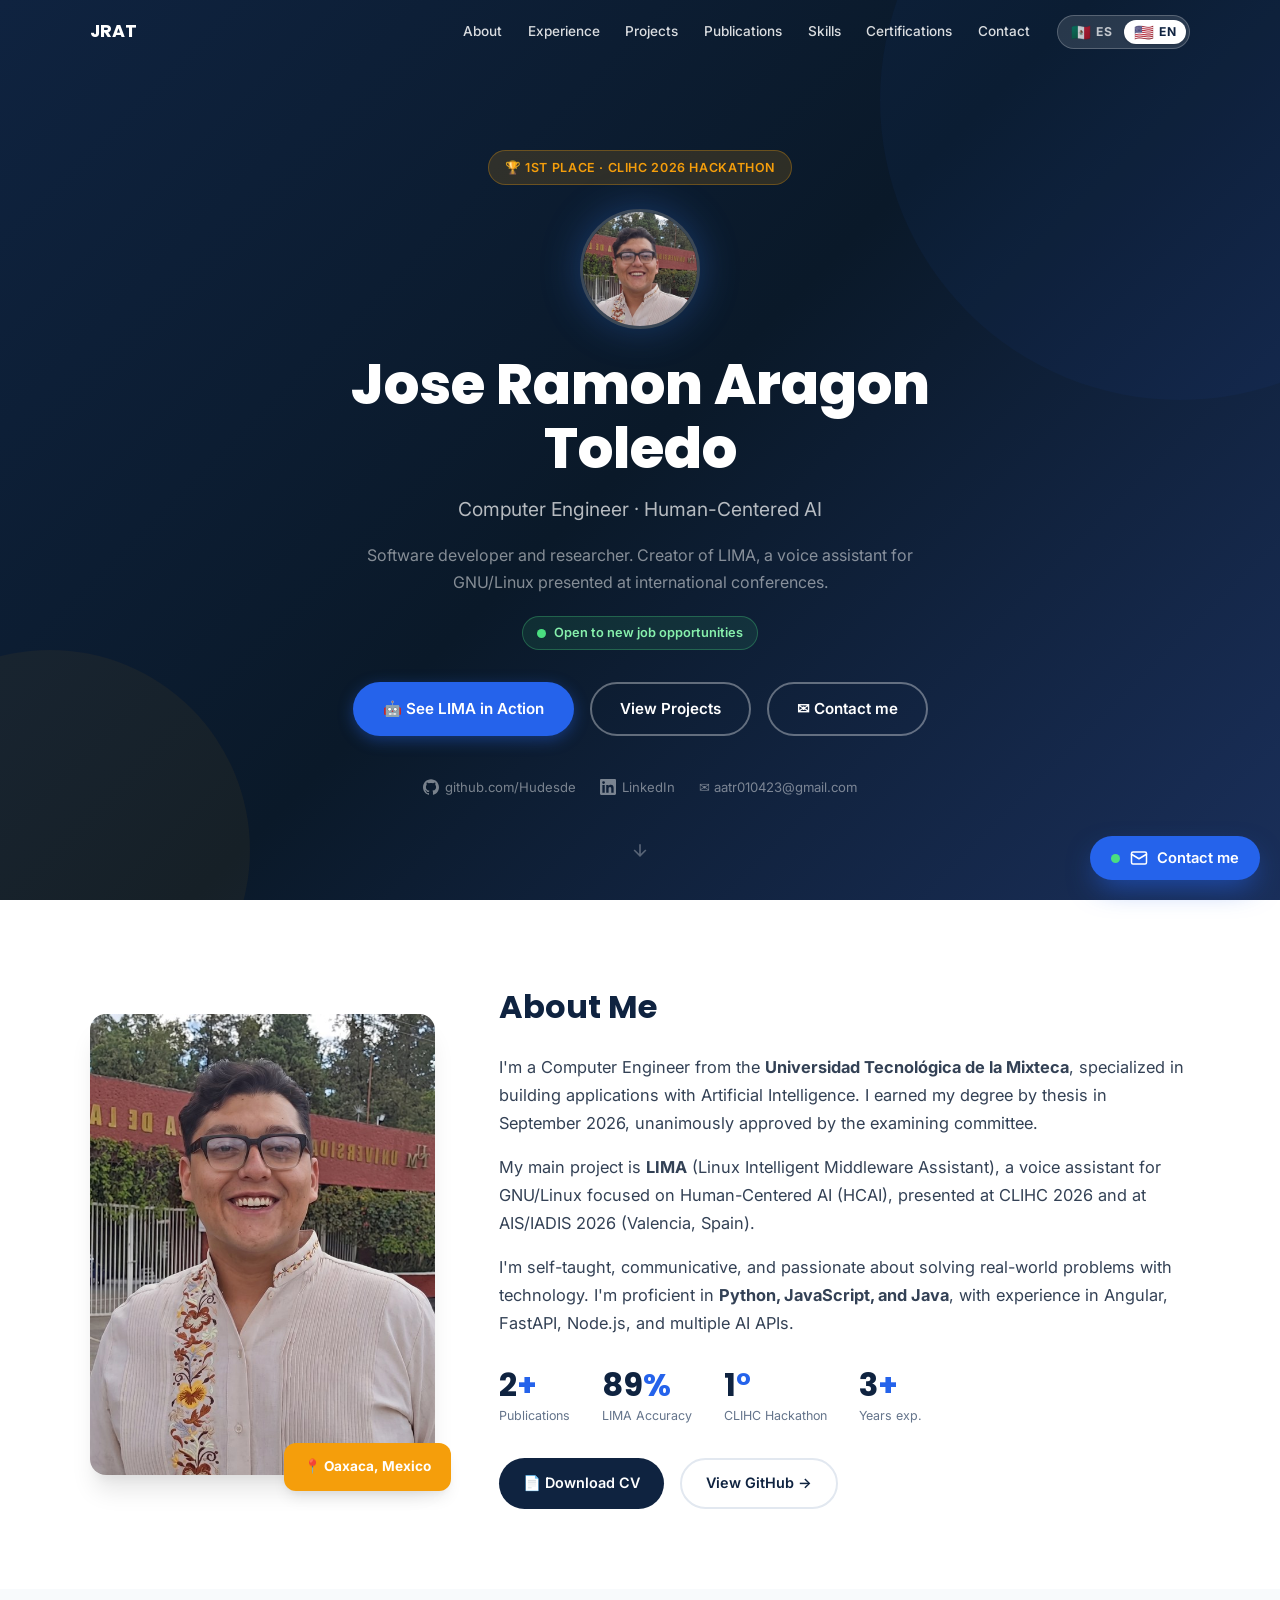
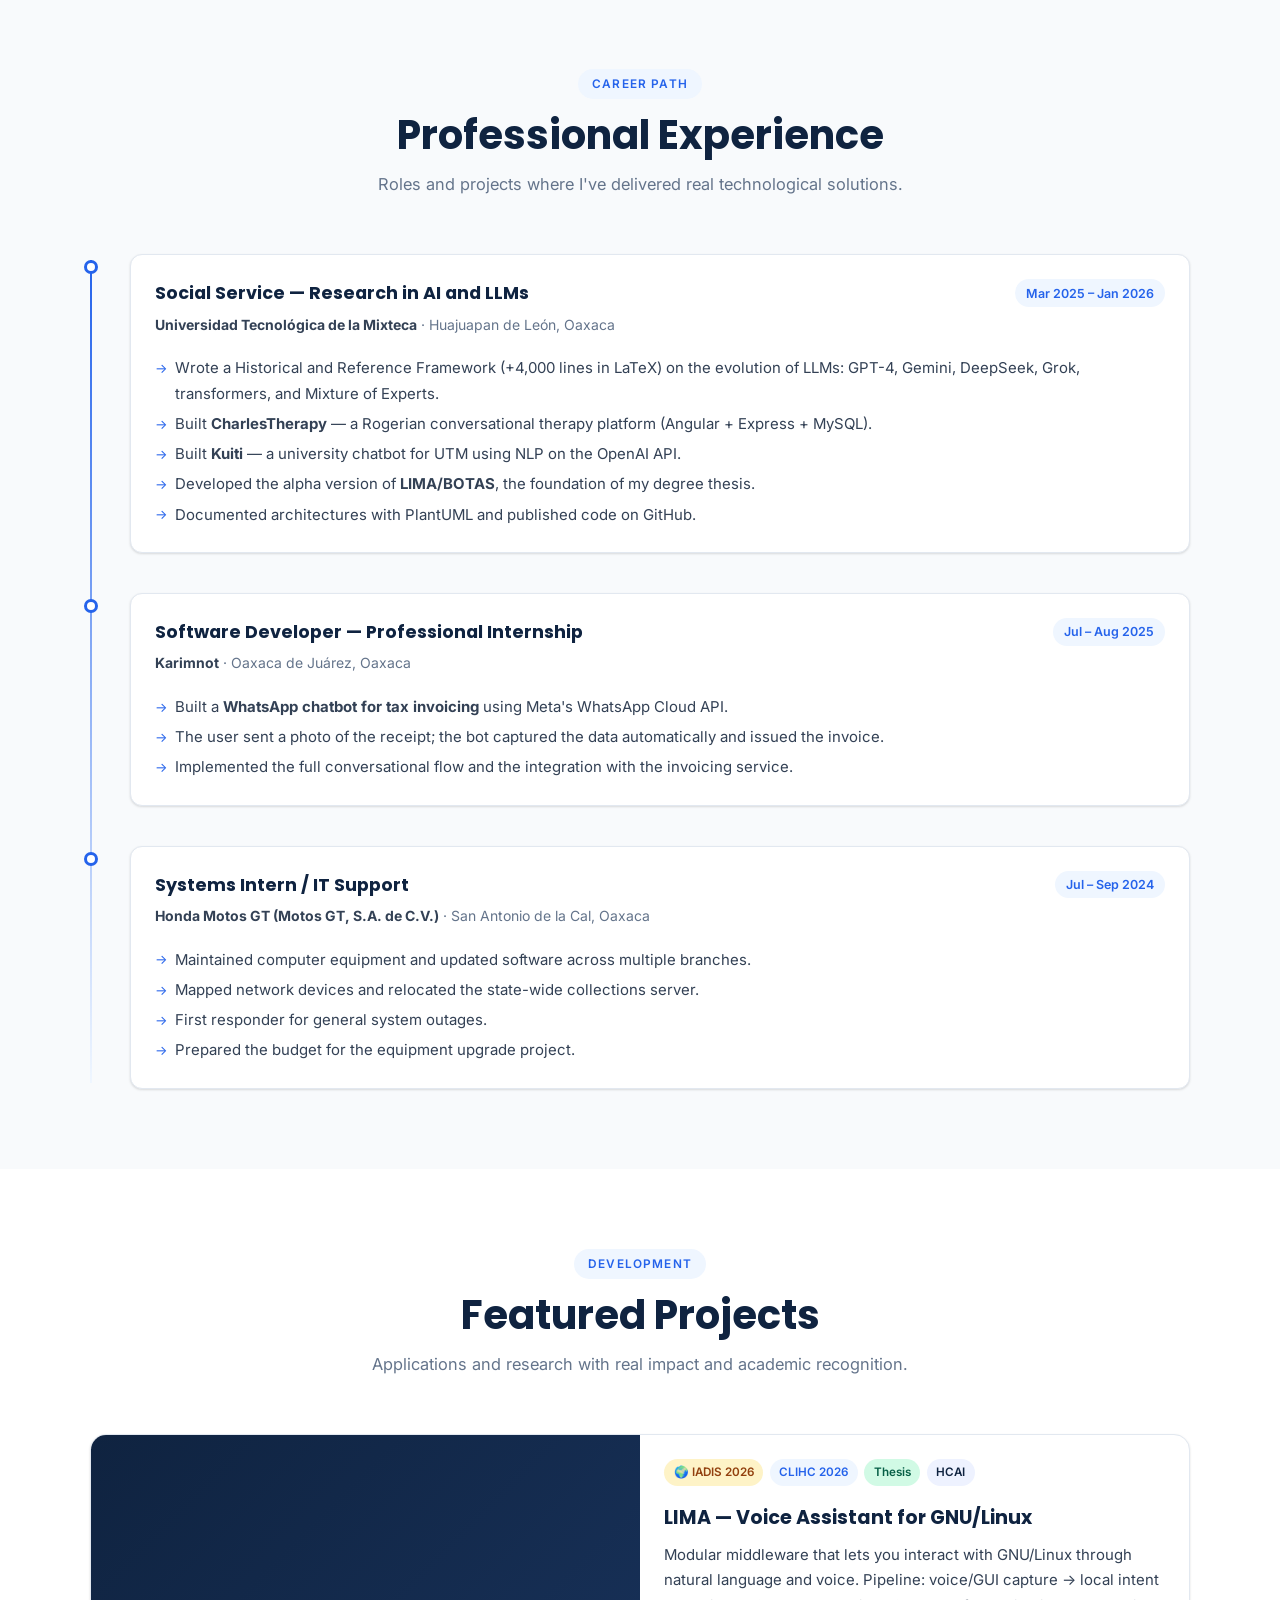
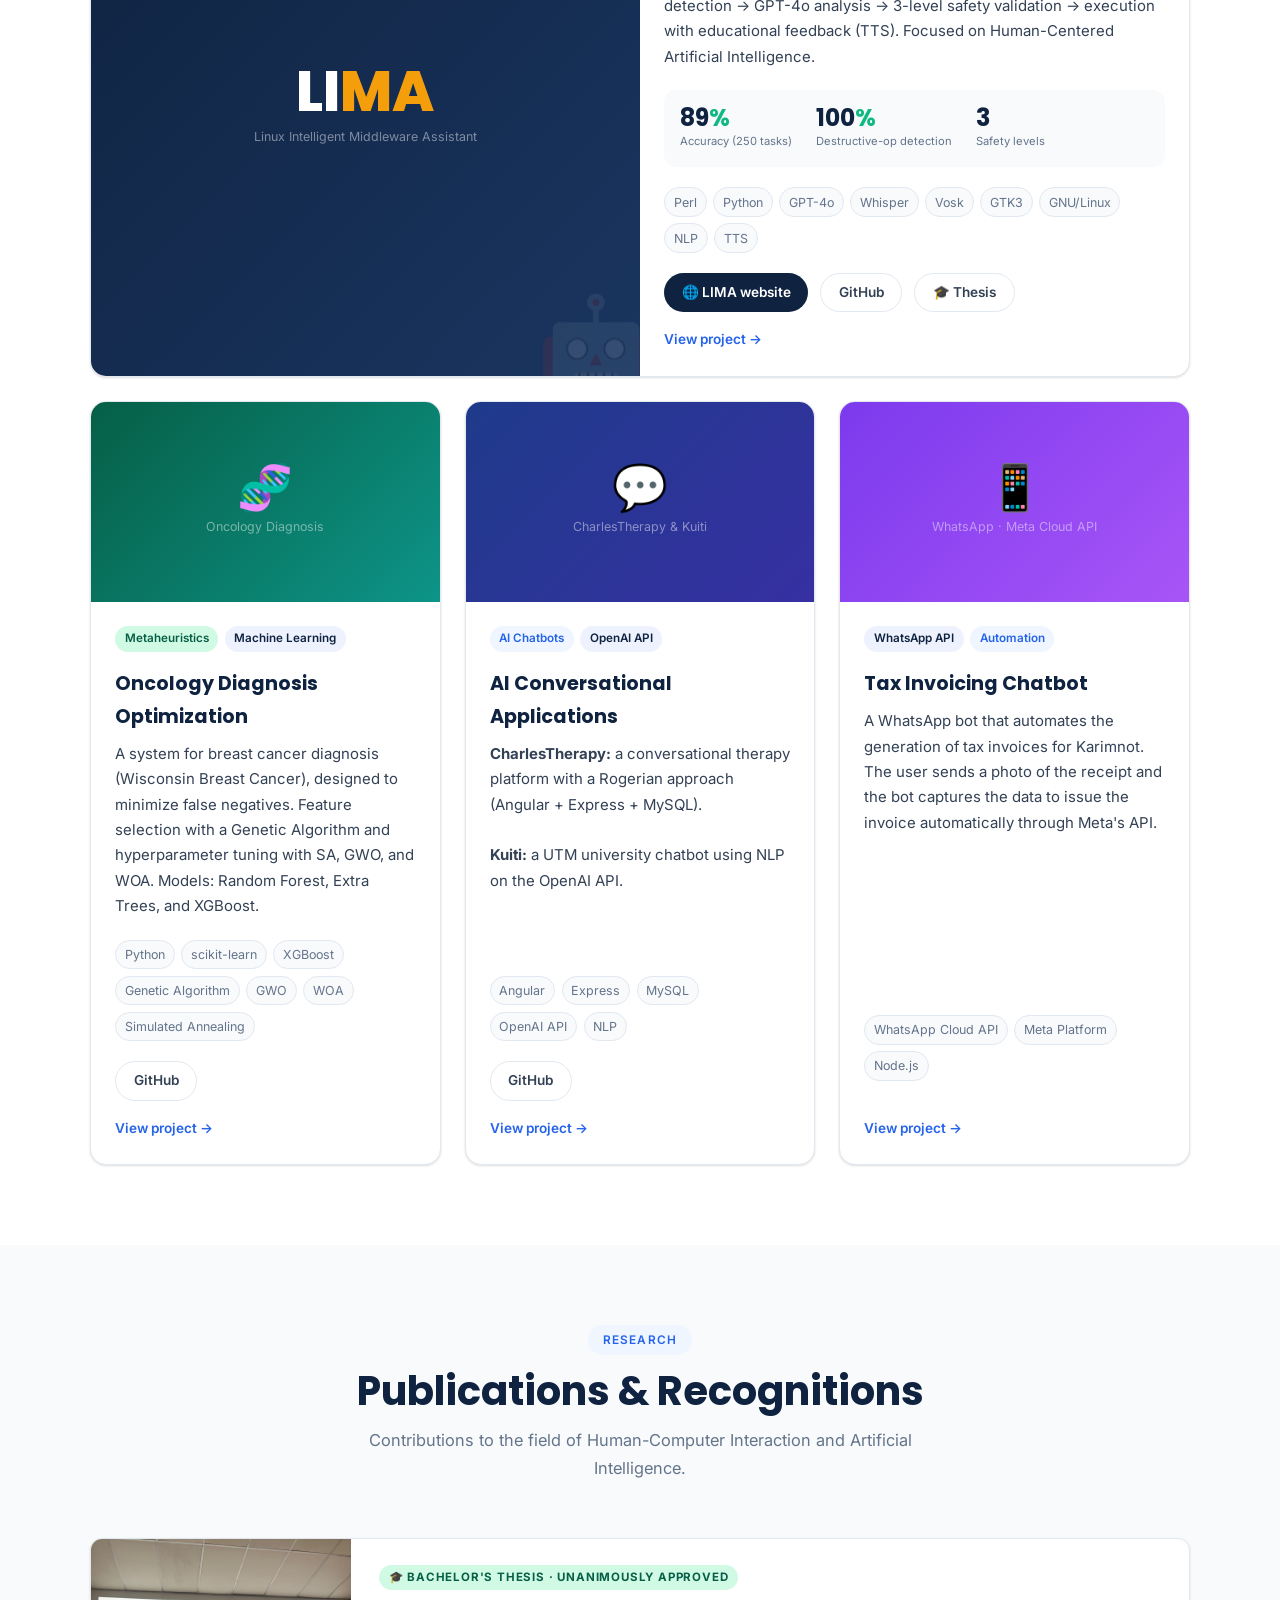
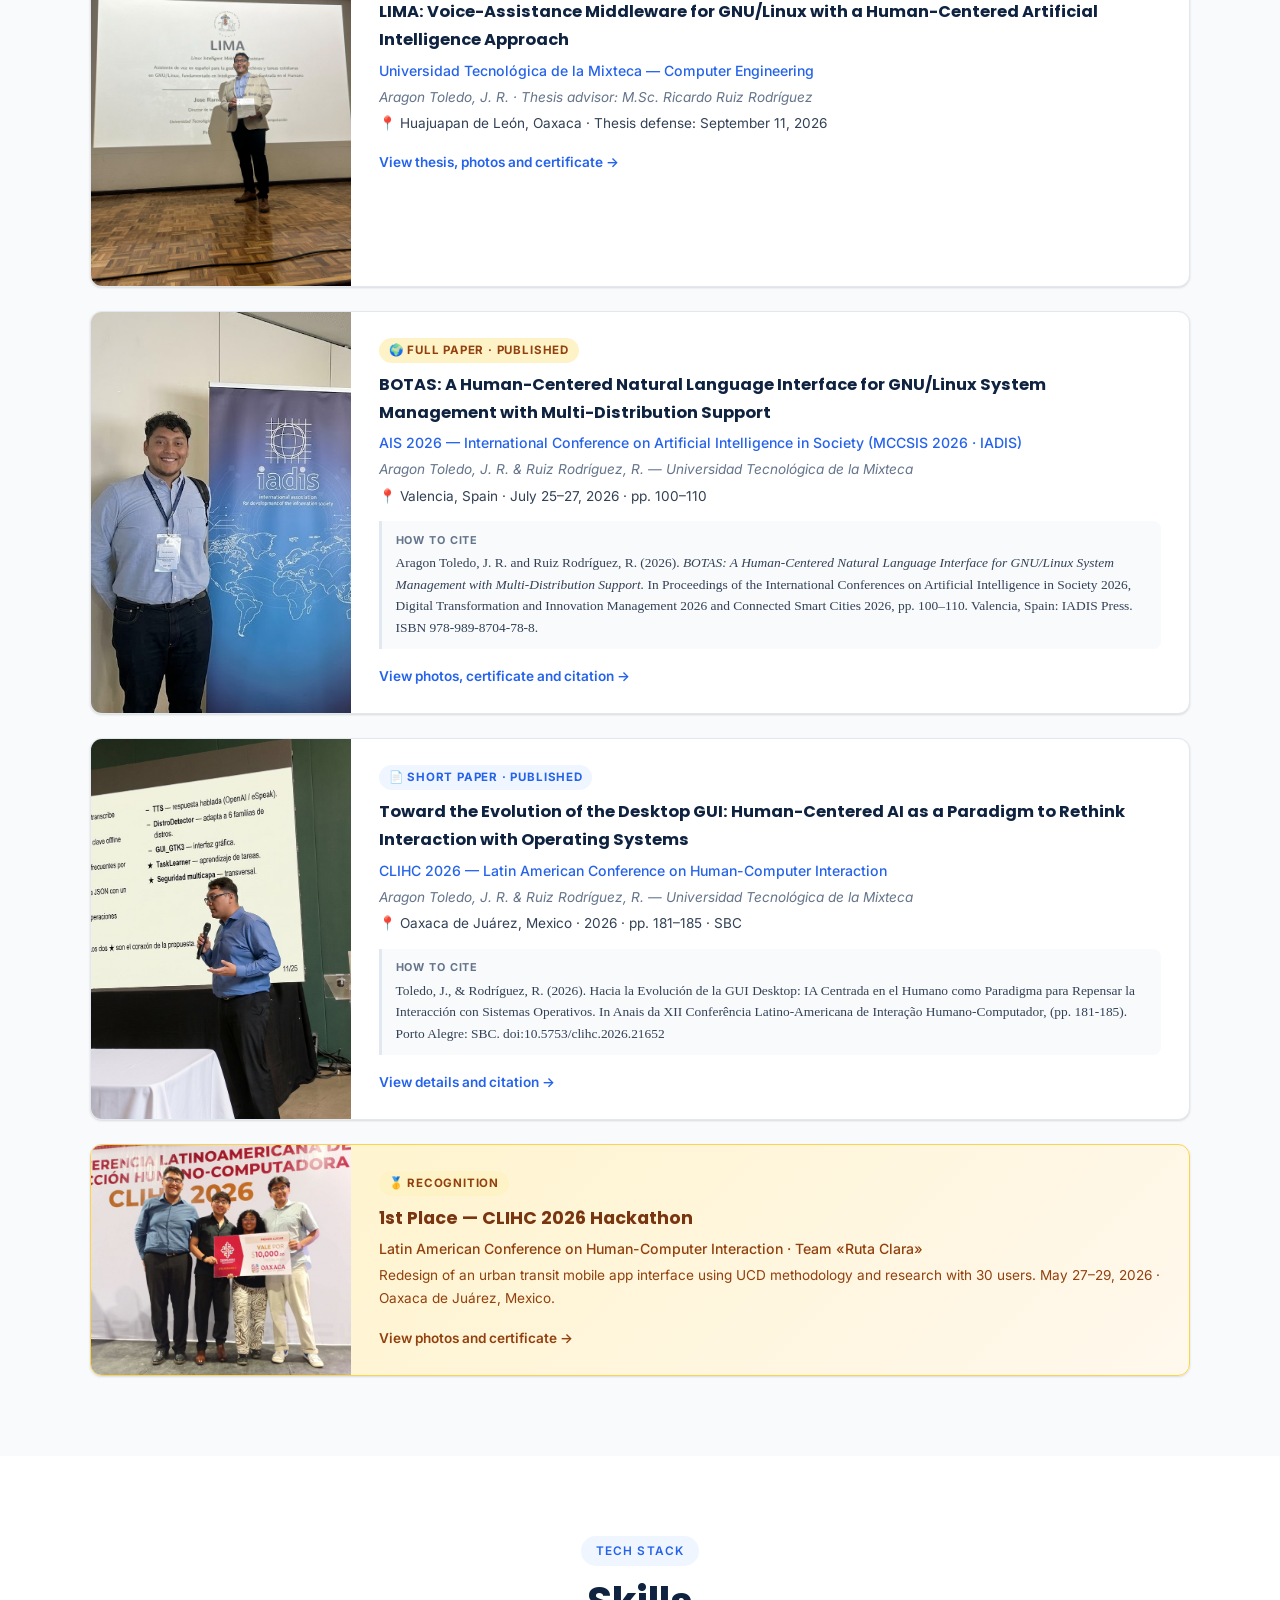
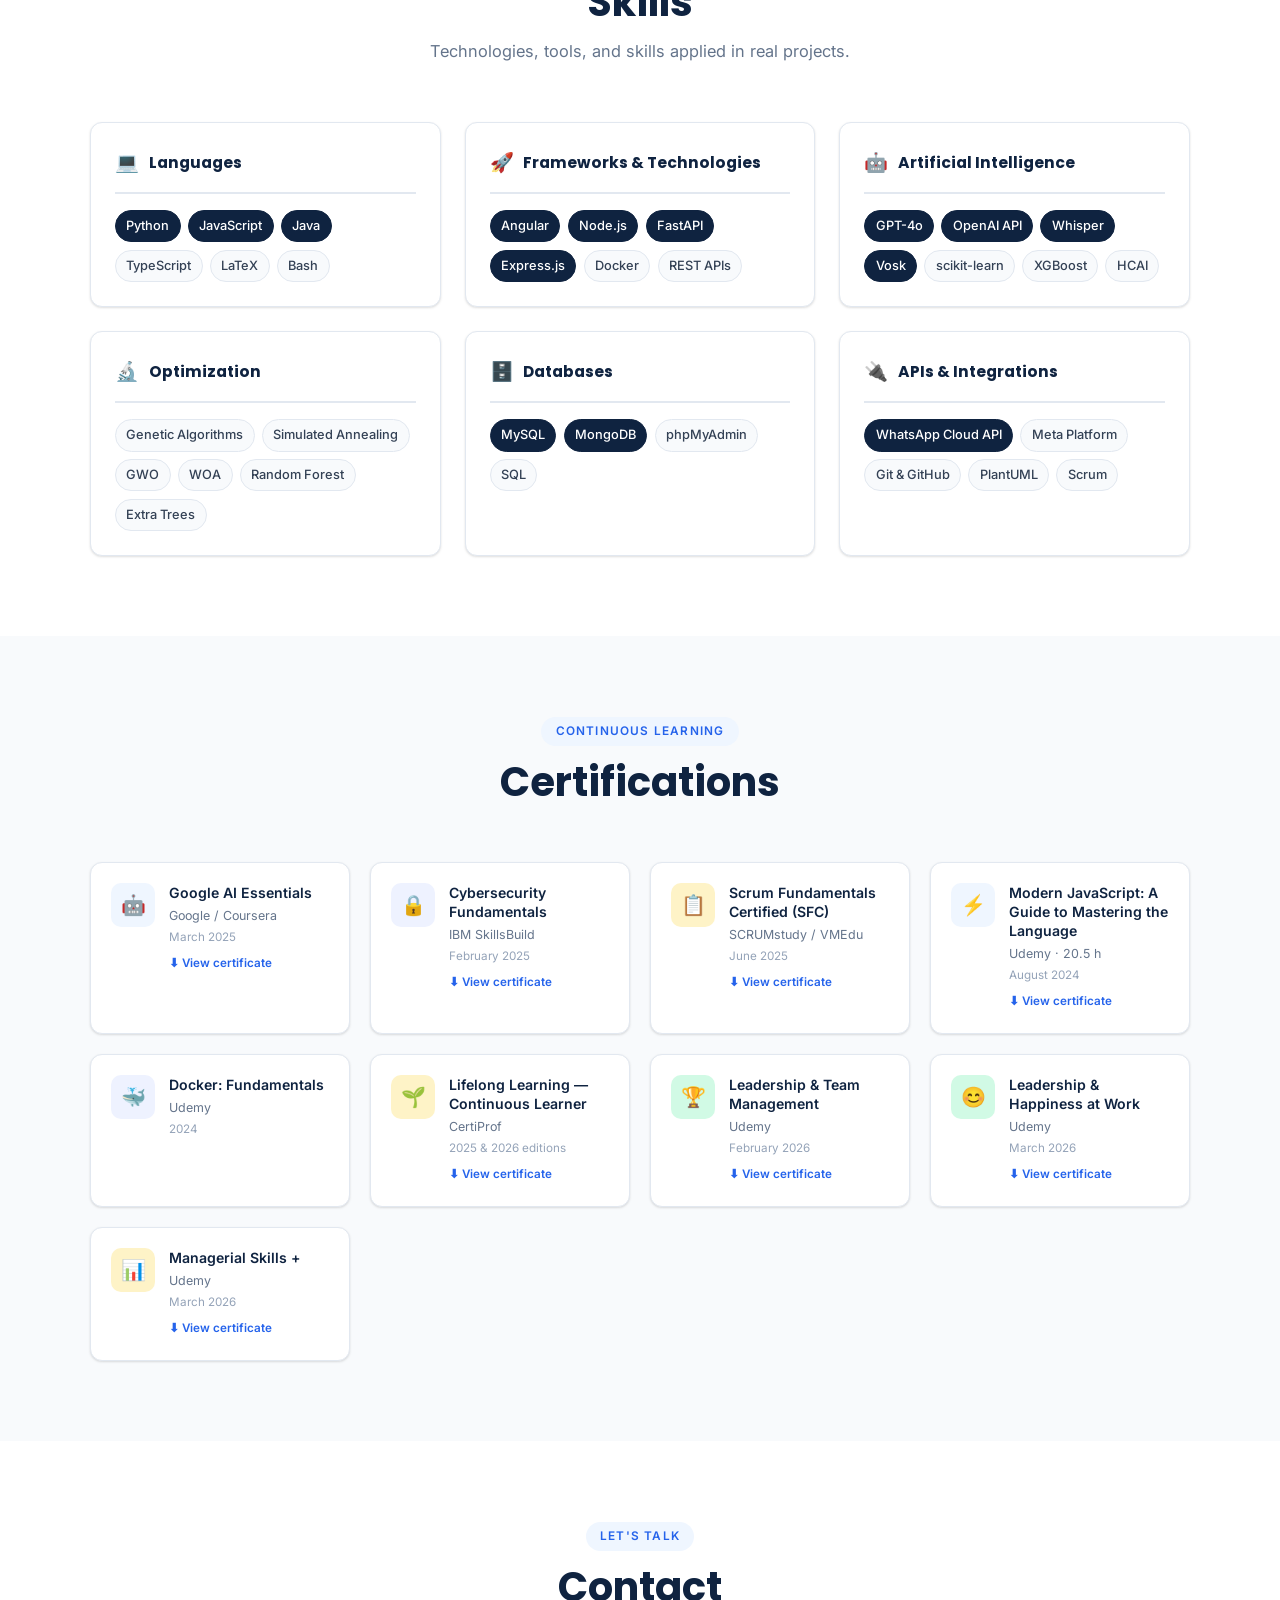
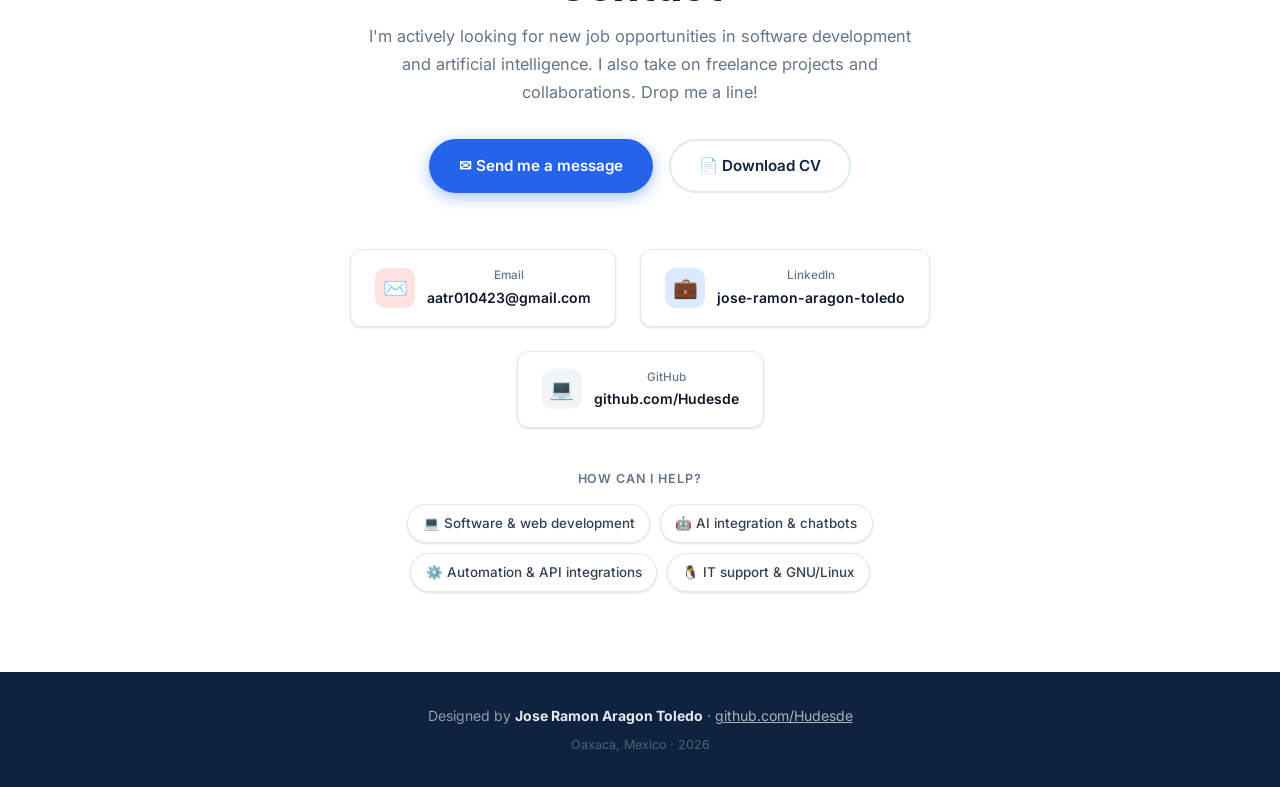
==== commit 01dd2028: "Actualizacion Actualizamos portafolio con más imagenes, contenido, certificaciones, y hasta un video" ====
--- a/index.html
+++ b/index.html
@@ -9,286 +9,7 @@
 <link rel="preconnect" href="https://fonts.googleapis.com">
 <link rel="preconnect" href="https://fonts.gstatic.com" crossorigin>
 <link href="https://fonts.googleapis.com/css2?family=Inter:wght@300;400;500;600;700&family=Poppins:wght@600;700;800&display=swap" rel="stylesheet">
-<style>
-*,*::before,*::after{box-sizing:border-box;margin:0;padding:0}
-:root{
-  --navy:#0F2340;--navy-l:#1E3757;
-  --blue:#2563EB;--blue-l:#3B82F6;--blue-pale:#EFF6FF;
-  --amber:#F59E0B;--amber-l:#FEF3C7;
-  --green:#10B981;--green-l:#D1FAE5;
-  --tx:#0F172A;--tx-m:#334155;--tx-s:#64748B;--tx-xs:#94A3B8;
-  --bg:#FFFFFF;--bg2:#F8FAFC;--bg3:#F1F5F9;
-  --bd:#E2E8F0;--bd-l:#F1F5F9;
-  --sh-sm:0 1px 3px rgba(0,0,0,.08),0 1px 2px rgba(0,0,0,.06);
-  --sh:0 4px 6px -1px rgba(0,0,0,.07),0 2px 4px -1px rgba(0,0,0,.05);
-  --sh-lg:0 10px 15px -3px rgba(0,0,0,.08),0 4px 6px -2px rgba(0,0,0,.04);
-  --sh-xl:0 20px 25px -5px rgba(0,0,0,.1),0 10px 10px -5px rgba(0,0,0,.04);
-  --r:12px;--r-lg:16px;--rf:9999px;
-  --nav-h:64px;--t:.25s cubic-bezier(.4,0,.2,1)
-}
-html{scroll-behavior:smooth}
-body{font-family:'Inter',-apple-system,BlinkMacSystemFont,'Segoe UI',sans-serif;color:var(--tx);background:var(--bg);line-height:1.7;-webkit-font-smoothing:antialiased}
-img{max-width:100%;display:block}
-a{color:inherit;text-decoration:none}
-
-/* ── NAV ── */
-nav{position:fixed;top:0;left:0;right:0;height:var(--nav-h);z-index:100;transition:background var(--t),box-shadow var(--t);padding:0 max(1.5rem,calc((100% - 1100px)/2));display:flex;align-items:center;justify-content:space-between}
-nav.scrolled{background:rgba(255,255,255,.96);backdrop-filter:blur(12px);box-shadow:var(--sh)}
-.nav-logo{font-family:'Poppins',sans-serif;font-weight:700;font-size:1.1rem;color:#fff;transition:color var(--t)}
-nav.scrolled .nav-logo{color:var(--navy)}
-.nav-right{display:flex;align-items:center;gap:1rem}
-.nav-links{display:flex;gap:.2rem;list-style:none}
-.nav-links a{display:block;padding:.45rem .7rem;font-size:.85rem;font-weight:500;color:rgba(255,255,255,.85);border-radius:var(--rf);transition:all var(--t)}
-nav.scrolled .nav-links a{color:var(--tx-m)}
-.nav-links a:hover{background:rgba(255,255,255,.15);color:#fff}
-nav.scrolled .nav-links a:hover{background:var(--bg3);color:var(--navy)}
-.nav-links a.active{background:rgba(255,255,255,.2);color:#fff}
-nav.scrolled .nav-links a.active{background:var(--blue-pale);color:var(--blue)}
-.nav-toggle{display:none;flex-direction:column;gap:5px;cursor:pointer;padding:8px;background:none;border:none}
-.nav-toggle span{width:24px;height:2px;background:#fff;border-radius:2px;transition:all var(--t)}
-nav.scrolled .nav-toggle span{background:var(--navy)}
-
-/* ── LANG SWITCH ── */
-.lang-switch{display:flex;gap:.15rem;align-items:center;background:rgba(255,255,255,.12);border:1px solid rgba(255,255,255,.22);border-radius:var(--rf);padding:.2rem;transition:background var(--t),border-color var(--t)}
-nav.scrolled .lang-switch{background:var(--bg3);border-color:var(--bd)}
-.lang-btn{display:inline-flex;align-items:center;gap:.32rem;padding:.28rem .62rem;font-size:.76rem;font-weight:700;letter-spacing:.02em;color:rgba(255,255,255,.72);background:transparent;border:none;border-radius:var(--rf);cursor:pointer;transition:all var(--t);font-family:inherit;line-height:1}
-nav.scrolled .lang-btn{color:var(--tx-s)}
-.lang-btn:hover{color:#fff}
-nav.scrolled .lang-btn:hover{color:var(--navy)}
-.lang-btn.active{background:#fff;color:var(--navy);box-shadow:var(--sh-sm)}
-nav.scrolled .lang-btn.active{background:var(--blue);color:#fff}
-.lang-btn .flag{font-size:1rem;line-height:1}
-
-/* ── HERO ── */
-#inicio{min-height:100vh;background:linear-gradient(135deg,var(--navy) 0%,#0a1929 50%,#1a2f5a 100%);display:flex;align-items:center;justify-content:center;padding:calc(var(--nav-h) + 4rem) 1.5rem 5rem;position:relative;overflow:hidden;text-align:center}
-#inicio::before,#inicio::after{content:'';position:absolute;border-radius:50%;opacity:.05}
-#inicio::before{width:600px;height:600px;background:var(--blue);top:-200px;right:-200px}
-#inicio::after{width:400px;height:400px;background:var(--amber);bottom:-150px;left:-150px}
-.hero-inner{max-width:780px;position:relative;z-index:1}
-.hero-badge{display:inline-flex;align-items:center;gap:.5rem;background:rgba(245,158,11,.15);border:1px solid rgba(245,158,11,.3);color:var(--amber);border-radius:var(--rf);padding:.35rem 1rem;font-size:.78rem;font-weight:600;letter-spacing:.05em;text-transform:uppercase;margin-bottom:1.5rem;transition:background .5s,border-color .5s,color .5s,opacity .3s}
-.hero-photo{width:120px;height:120px;border-radius:50%;object-fit:cover;object-position:top center;border:3px solid rgba(255,255,255,.2);margin:0 auto 1.5rem;box-shadow:0 0 40px rgba(59,130,246,.3)}
-.hero-inner h1{font-family:'Poppins',sans-serif;font-size:clamp(2.2rem,5vw,3.5rem);font-weight:800;color:#fff;line-height:1.15;margin-bottom:.75rem}
-.hero-title{font-size:clamp(.95rem,2.5vw,1.2rem);color:rgba(255,255,255,.7);margin-bottom:1rem}
-.hero-sub{font-size:clamp(.875rem,1.8vw,1rem);color:rgba(255,255,255,.5);max-width:560px;margin:0 auto 2.5rem}
-.hero-cta{display:flex;gap:1rem;justify-content:center;flex-wrap:wrap}
-.btn{display:inline-flex;align-items:center;gap:.5rem;padding:.75rem 1.75rem;border-radius:var(--rf);font-size:.95rem;font-weight:600;transition:all var(--t);cursor:pointer;border:2px solid transparent}
-.btn-primary{background:var(--blue);color:#fff;box-shadow:0 4px 15px rgba(37,99,235,.4)}
-.btn-primary:hover{background:#1d4ed8;transform:translateY(-2px);box-shadow:0 8px 20px rgba(37,99,235,.45)}
-.btn-outline{background:transparent;color:#fff;border-color:rgba(255,255,255,.35)}
-.btn-outline:hover{background:rgba(255,255,255,.1);border-color:rgba(255,255,255,.6);transform:translateY(-2px)}
-.hero-socials{display:flex;gap:1.5rem;justify-content:center;margin-top:2.5rem;flex-wrap:wrap}
-.hero-social{color:rgba(255,255,255,.45);font-size:.82rem;transition:color var(--t);display:flex;align-items:center;gap:.4rem}
-.hero-social:hover{color:rgba(255,255,255,.85)}
-.scroll-ind{position:absolute;bottom:2rem;left:50%;transform:translateX(-50%);color:rgba(255,255,255,.3);animation:bounce 2s infinite}
-@keyframes bounce{0%,100%{transform:translateX(-50%) translateY(0)}50%{transform:translateX(-50%) translateY(8px)}}
-
-/* ── SECTIONS ── */
-section{padding:5rem 1.5rem}
-section:nth-child(even){background:var(--bg2)}
-.container{max-width:1100px;margin:0 auto}
-.sec-hd{text-align:center;margin-bottom:3.5rem}
-.sec-label{display:inline-block;font-size:.74rem;font-weight:600;letter-spacing:.1em;text-transform:uppercase;color:var(--blue);background:var(--blue-pale);padding:.3rem .9rem;border-radius:var(--rf);margin-bottom:.75rem}
-.sec-title{font-family:'Poppins',sans-serif;font-size:clamp(1.75rem,4vw,2.5rem);font-weight:700;color:var(--navy);line-height:1.2}
-.sec-desc{max-width:560px;margin:.75rem auto 0;color:var(--tx-s);font-size:1.025rem}
-
-/* ── ABOUT ── */
-.about-grid{display:grid;grid-template-columns:1fr 2fr;gap:4rem;align-items:center}
-.about-photo-wrap{position:relative}
-.about-photo{width:100%;border-radius:var(--r-lg);object-fit:cover;object-position:top center;aspect-ratio:3/4;box-shadow:var(--sh-xl)}
-.about-badge{position:absolute;bottom:-1rem;right:-1rem;background:var(--amber);color:#fff;font-weight:700;font-size:.85rem;padding:.75rem 1.25rem;border-radius:var(--r);box-shadow:var(--sh-lg)}
-.about-content h2{font-family:'Poppins',sans-serif;font-size:2rem;font-weight:700;color:var(--navy);margin-bottom:1.25rem}
-.about-content p{color:var(--tx-m);margin-bottom:1rem;font-size:1.025rem}
-.about-stats{display:flex;gap:2rem;margin-top:2rem;flex-wrap:wrap}
-.stat .n{font-family:'Poppins',sans-serif;font-size:2rem;font-weight:700;color:var(--navy);line-height:1}
-.stat .n span{color:var(--blue)}
-.stat .l{font-size:.78rem;color:var(--tx-s);margin-top:.2rem}
-.about-actions{margin-top:2rem;display:flex;gap:1rem;flex-wrap:wrap}
-.btn-dark{background:var(--navy);color:#fff;padding:.7rem 1.5rem;border-radius:var(--rf);font-size:.9rem;font-weight:600;display:inline-flex;align-items:center;gap:.5rem;transition:all var(--t)}
-.btn-dark:hover{background:var(--navy-l);transform:translateY(-2px)}
-.btn-ghost{background:transparent;color:var(--navy);padding:.7rem 1.5rem;border-radius:var(--rf);border:2px solid var(--bd);font-size:.9rem;font-weight:600;display:inline-flex;align-items:center;gap:.5rem;transition:all var(--t)}
-.btn-ghost:hover{border-color:var(--navy);transform:translateY(-2px)}
-
-/* ── TIMELINE ── */
-.timeline{position:relative;padding-left:2.5rem}
-.timeline::before{content:'';position:absolute;left:0;top:6px;bottom:6px;width:2px;background:linear-gradient(180deg,var(--blue) 0%,var(--blue-pale) 100%)}
-.tl-item{position:relative;margin-bottom:2.5rem}
-.tl-item:last-child{margin-bottom:0}
-.tl-dot{position:absolute;left:-2.5rem;top:6px;width:14px;height:14px;border-radius:50%;background:var(--bg);border:3px solid var(--blue);transform:translateX(-6px);transition:all var(--t)}
-.tl-item:hover .tl-dot{background:var(--blue);transform:translateX(-6px) scale(1.2)}
-.tl-card{background:var(--bg);border:1px solid var(--bd);border-radius:var(--r);padding:1.5rem;box-shadow:var(--sh-sm);transition:all var(--t)}
-.tl-card:hover{box-shadow:var(--sh-lg);transform:translateX(4px)}
-.tl-meta{display:flex;justify-content:space-between;align-items:flex-start;flex-wrap:wrap;gap:.5rem;margin-bottom:.5rem}
-.tl-period{background:var(--blue-pale);color:var(--blue);font-size:.78rem;font-weight:600;padding:.2rem .7rem;border-radius:var(--rf);white-space:nowrap}
-.tl-title{font-family:'Poppins',sans-serif;font-size:1.1rem;font-weight:700;color:var(--navy);margin-bottom:.2rem}
-.tl-org{font-size:.875rem;color:var(--tx-s);margin-bottom:.75rem}
-.tl-org strong{color:var(--tx-m)}
-.tl-list{list-style:none;display:flex;flex-direction:column;gap:.3rem}
-.tl-list li{font-size:.935rem;color:var(--tx-m);padding-left:1.25rem;position:relative}
-.tl-list li::before{content:'→';position:absolute;left:0;color:var(--blue);font-size:.82rem;top:.05rem}
-
-/* ── PROJECTS ── */
-.proj-grid{display:grid;grid-template-columns:repeat(auto-fill,minmax(320px,1fr));gap:1.5rem}
-.proj-card{background:var(--bg);border:1px solid var(--bd);border-radius:var(--r-lg);overflow:hidden;box-shadow:var(--sh-sm);transition:all var(--t);display:flex;flex-direction:column}
-.proj-card:hover{box-shadow:var(--sh-xl);transform:translateY(-4px)}
-.proj-card.feat{grid-column:1/-1;display:grid;grid-template-columns:1fr 1fr}
-.proj-banner{min-height:200px;background:linear-gradient(135deg,var(--navy) 0%,#1a3560 100%);display:flex;align-items:center;justify-content:center;position:relative;overflow:hidden;padding:2rem}
-.proj-card.feat .proj-banner{min-height:300px}
-.proj-banner-bg{font-size:6rem;opacity:.12;position:absolute;right:-1rem;bottom:-1rem;line-height:1}
-.proj-logo{font-family:'Poppins',sans-serif;font-size:3.5rem;font-weight:800;color:#fff;text-align:center;position:relative;z-index:1;line-height:1}
-.proj-logo span{color:var(--amber)}
-.proj-logo-sub{color:rgba(255,255,255,.45);font-size:.78rem;text-align:center;margin-top:.35rem;position:relative;z-index:1}
-.proj-body{padding:1.5rem;flex:1;display:flex;flex-direction:column}
-.badges{display:flex;flex-wrap:wrap;gap:.4rem;margin-bottom:1rem}
-.badge{font-size:.73rem;font-weight:600;padding:.22rem .6rem;border-radius:var(--rf)}
-.b-blue{background:var(--blue-pale);color:var(--blue)}
-.b-amber{background:var(--amber-l);color:#92400E}
-.b-green{background:var(--green-l);color:#065F46}
-.b-navy{background:#EEF2FF;color:var(--navy)}
-.proj-title{font-family:'Poppins',sans-serif;font-size:1.2rem;font-weight:700;color:var(--navy);margin-bottom:.5rem}
-.proj-desc{font-size:.935rem;color:var(--tx-m);margin-bottom:1.25rem;flex:1}
-.proj-metrics{display:flex;gap:1.5rem;padding:1rem;background:var(--bg2);border-radius:var(--r);margin-bottom:1.25rem;flex-wrap:wrap}
-.m-val{font-family:'Poppins',sans-serif;font-size:1.5rem;font-weight:700;color:var(--navy);line-height:1}
-.m-val span{color:var(--green)}
-.m-lbl{font-size:.7rem;color:var(--tx-s);margin-top:.15rem}
-.tags{display:flex;flex-wrap:wrap;gap:.4rem;margin-bottom:1.25rem}
-.tag{font-size:.78rem;color:var(--tx-s);padding:.2rem .55rem;border-radius:var(--rf);border:1px solid var(--bd);background:var(--bg2)}
-.proj-links{display:flex;gap:.75rem;flex-wrap:wrap;margin-top:auto}
-.pl{display:inline-flex;align-items:center;gap:.4rem;font-size:.85rem;font-weight:600;padding:.45rem 1.1rem;border-radius:var(--rf);transition:all var(--t)}
-.pl-p{background:var(--navy);color:#fff}
-.pl-p:hover{background:var(--navy-l);transform:translateY(-1px)}
-.pl-g{border:1.5px solid var(--bd);color:var(--tx-m)}
-.pl-g:hover{border-color:var(--navy);color:var(--navy);transform:translateY(-1px)}
-
-/* ── PUBLICATIONS ── */
-.pubs-grid{display:grid;gap:1.5rem}
-.pub-card{background:var(--bg);border:1px solid var(--bd);border-radius:var(--r);padding:1.75rem;box-shadow:var(--sh-sm);display:grid;grid-template-columns:auto 1fr;gap:1.25rem;align-items:start;transition:all var(--t)}
-.pub-card:hover{box-shadow:var(--sh-lg);transform:translateY(-2px)}
-.pub-ico{width:52px;height:52px;border-radius:var(--r);display:flex;align-items:center;justify-content:center;font-size:1.5rem;flex-shrink:0}
-.ico-a{background:var(--amber-l)}
-.ico-b{background:var(--blue-pale)}
-.ico-g{background:var(--green-l)}
-.pub-tag{display:inline-block;font-size:.72rem;font-weight:700;letter-spacing:.07em;text-transform:uppercase;padding:.18rem .6rem;border-radius:var(--rf);margin-bottom:.5rem}
-.pt-a{background:var(--amber-l);color:#92400E}
-.pt-b{background:var(--blue-pale);color:var(--blue)}
-.pt-g{background:var(--green-l);color:#065F46}
-.pub-title{font-family:'Poppins',sans-serif;font-size:1.02rem;font-weight:700;color:var(--navy);margin-bottom:.3rem}
-.pub-venue{font-size:.88rem;color:var(--blue);font-weight:500;margin-bottom:.2rem}
-.pub-authors{font-size:.85rem;color:var(--tx-s);font-style:italic;margin-bottom:.2rem}
-.pub-detail{font-size:.85rem;color:var(--tx-m)}
-.award-card{background:linear-gradient(135deg,var(--amber-l) 0%,#fff8ed 100%);border:1.5px solid #FCD34D;border-radius:var(--r);padding:1.75rem;display:grid;grid-template-columns:auto 1fr;gap:1.25rem;align-items:center;transition:all var(--t)}
-.award-card:hover{box-shadow:var(--sh-lg);transform:translateY(-2px)}
-.aw-ico{font-size:2.5rem}
-.aw-title{font-family:'Poppins',sans-serif;font-size:1.1rem;font-weight:700;color:#78350F;margin-bottom:.2rem}
-.aw-org{font-size:.88rem;color:#92400E;font-weight:500}
-.aw-desc{font-size:.85rem;color:#92400E;margin-top:.2rem}
-.aw-caption{font-size:.8rem;color:#92400E;font-weight:600;text-align:center;margin-top:.85rem}
-.aw-link{display:inline-flex;align-items:center;gap:.35rem;font-size:.82rem;font-weight:700;color:#92400E;transition:color var(--t)}
-.aw-link:hover{color:#78350F;text-decoration:underline}
-
-/* ── SKILLS ── */
-.skills-grid{display:grid;grid-template-columns:repeat(auto-fill,minmax(260px,1fr));gap:1.5rem}
-.sk-group{background:var(--bg);border:1px solid var(--bd);border-radius:var(--r);padding:1.5rem;box-shadow:var(--sh-sm)}
-.sk-title{display:flex;align-items:center;gap:.6rem;font-family:'Poppins',sans-serif;font-size:.975rem;font-weight:700;color:var(--navy);margin-bottom:1rem;padding-bottom:.75rem;border-bottom:2px solid var(--bd)}
-.sk-ico{font-size:1.2rem}
-.sk-tags{display:flex;flex-wrap:wrap;gap:.45rem}
-.sk-tag{font-size:.8rem;font-weight:500;color:var(--tx-m);background:var(--bg2);border:1px solid var(--bd);padding:.28rem .65rem;border-radius:var(--rf);transition:all var(--t)}
-.sk-tag:hover{background:var(--blue-pale);color:var(--blue);border-color:#BFDBFE}
-.sk-tag.hi{background:var(--navy);color:#fff;border-color:var(--navy)}
-
-/* ── CERTS ── */
-.certs-grid{display:grid;grid-template-columns:repeat(auto-fill,minmax(240px,1fr));gap:1.25rem}
-.cert-card{background:var(--bg);border:1px solid var(--bd);border-radius:var(--r);padding:1.25rem;box-shadow:var(--sh-sm);display:flex;align-items:flex-start;gap:.875rem;transition:all var(--t)}
-.cert-card:hover{box-shadow:var(--sh);transform:translateY(-2px)}
-.cert-ico{width:44px;height:44px;border-radius:10px;display:flex;align-items:center;justify-content:center;font-size:1.25rem;flex-shrink:0}
-.ci-b{background:var(--blue-pale)}
-.ci-a{background:var(--amber-l)}
-.ci-g{background:var(--green-l)}
-.ci-n{background:#EEF2FF}
-.cert-name{font-size:.88rem;font-weight:600;color:var(--navy);margin-bottom:.15rem;line-height:1.35}
-.cert-issuer{font-size:.78rem;color:var(--tx-s)}
-.cert-date{font-size:.73rem;color:var(--tx-xs);margin-top:.15rem}
-.cert-dl{font-size:.73rem;color:var(--blue);display:inline-flex;align-items:center;gap:.2rem;margin-top:.35rem;font-weight:600;transition:color var(--t)}
-.cert-dl:hover{color:var(--navy);text-decoration:underline}
-
-/* ── CONTACT ── */
-.contact-wrap{max-width:700px;margin:0 auto;text-align:center}
-.contact-links{display:flex;justify-content:center;gap:1.5rem;flex-wrap:wrap;margin-top:2.5rem}
-.contact-link{display:flex;align-items:center;gap:.75rem;padding:1rem 1.5rem;border-radius:var(--r);border:1.5px solid var(--bd);background:var(--bg);color:var(--tx);font-weight:500;box-shadow:var(--sh-sm);transition:all var(--t);min-width:180px}
-.contact-link:hover{box-shadow:var(--sh-lg);transform:translateY(-3px);border-color:var(--blue);color:var(--blue)}
-.cl-ico{width:40px;height:40px;border-radius:10px;display:flex;align-items:center;justify-content:center;font-size:1.25rem;flex-shrink:0}
-.cl-lbl{font-size:.73rem;color:var(--tx-s)}
-.cl-val{font-size:.875rem;font-weight:600}
-
-/* ── FOOTER ── */
-footer{background:var(--navy);color:rgba(255,255,255,.55);text-align:center;padding:2rem 1.5rem;font-size:.875rem}
-footer strong{color:rgba(255,255,255,.9)}
-
-/* ── REVEAL ── */
-.reveal{opacity:0;transform:translateY(22px);transition:opacity .6s ease,transform .6s ease}
-.reveal.visible{opacity:1;transform:none}
-
-/* ── RESPONSIVE ── */
-@media(max-width:900px){
-  .about-grid{grid-template-columns:1fr;gap:2.5rem}
-  .about-photo-wrap{max-width:300px;margin:0 auto}
-  .about-photo{max-height:360px}
-  .proj-card.feat{grid-template-columns:1fr}
-  .proj-card.feat .proj-banner{min-height:200px}
-}
-@media(max-width:768px){
-  section{padding:3.5rem 1rem}
-  .sec-title{font-size:1.75rem}
-  .nav-links{
-    display:none;flex-direction:column;
-    position:fixed;top:var(--nav-h);left:0;right:0;bottom:0;
-    background:rgba(10,25,41,.97);
-    padding:2rem;gap:.5rem;overflow:auto;
-  }
-  .nav-links.open{display:flex}
-  .nav-links a{font-size:1.1rem;color:rgba(255,255,255,.9);padding:.75rem 1rem}
-  .nav-toggle{display:flex}
-  .tl-meta{flex-direction:column;gap:.35rem}
-  .tl-period{align-self:flex-start}
-  .proj-metrics{flex-wrap:wrap;gap:.75rem}
-  .about-stats{justify-content:center}
-  .skills-grid{grid-template-columns:repeat(auto-fill,minmax(220px,1fr))}
-  .certs-grid{grid-template-columns:repeat(auto-fill,minmax(200px,1fr))}
-}
-@media(max-width:600px){
-  .pub-card{grid-template-columns:1fr;gap:.75rem}
-  .pub-ico{margin:0 auto}
-  .award-card{grid-template-columns:1fr;text-align:center}
-  .aw-ico{text-align:center}
-  .proj-metrics{justify-content:center}
-  .contact-links{flex-direction:column;align-items:center}
-  .contact-link{width:100%;max-width:360px}
-}
-@media(max-width:480px){
-  :root{--nav-h:56px}
-  section{padding:2.5rem .875rem}
-  #inicio{padding:calc(var(--nav-h) + 3rem) 1rem 4rem}
-  .hero-inner h1{font-size:1.9rem}
-  .hero-photo{width:96px;height:96px}
-  .hero-badge{font-size:.7rem;padding:.28rem .8rem}
-  .hero-cta{flex-direction:column;align-items:center}
-  .btn{width:100%;max-width:300px;justify-content:center}
-  .hero-socials{gap:.6rem;font-size:.75rem;flex-direction:column;align-items:center}
-  .hero-social svg{display:none}
-  .timeline{padding-left:1.75rem}
-  .tl-dot{left:-1.75rem;transform:translateX(-5px)}
-  .tl-item:hover .tl-dot{transform:translateX(-5px) scale(1.2)}
-  .about-stats{gap:.75rem;justify-content:space-around}
-  .stat .n{font-size:1.5rem}
-  .about-actions{flex-direction:column}
-  .btn-dark,.btn-ghost{width:100%;justify-content:center}
-  .skills-grid{grid-template-columns:1fr}
-  .certs-grid{grid-template-columns:repeat(auto-fill,minmax(180px,1fr))}
-  .proj-grid{grid-template-columns:1fr}
-  .m-val{font-size:1.2rem}
-  .proj-metrics{gap:.5rem}
-  .lang-btn{padding:.28rem .5rem;font-size:.72rem}
-}
-</style>
+<link rel="stylesheet" href="assets/css/site.css">
 </head>
 <body>
 
@@ -309,7 +30,7 @@
       <button class="lang-btn" data-lang="es" aria-label="Español"><span class="flag">🇲🇽</span>ES</button>
       <button class="lang-btn" data-lang="en" aria-label="English"><span class="flag">🇺🇸</span>EN</button>
     </div>
-    <button class="nav-toggle" id="navToggle" aria-label="Menú">
+    <button class="nav-toggle" id="navToggle" aria-label="Menú" data-i18n-attr="aria-label:nav.menu" aria-expanded="false" aria-controls="navLinks">
       <span></span><span></span><span></span>
     </button>
   </div>
@@ -323,16 +44,18 @@
     <h1>Jose Ramon Aragon Toledo</h1>
     <p class="hero-title" data-i18n="hero.title">Ingeniero en Computación · IA Centrada en el Humano</p>
     <p class="hero-sub" data-i18n="hero.sub">Desarrollador de software e investigador. Creador de LIMA, asistente de voz para GNU/Linux presentado en conferencias internacionales.</p>
+    <p class="avail"><span class="pulse" aria-hidden="true"></span><span data-i18n="hero.avail">Disponible para nuevas oportunidades laborales</span></p>
     <div class="hero-cta">
-      <a href="https://hudesde.github.io/BOTAS-Web/" class="btn btn-primary" target="_blank" data-i18n="hero.cta1">🤖 Ver LIMA en Acción</a>
+      <a href="https://hudesde.github.io/LIMA-Web/" class="btn btn-primary" target="_blank" rel="noopener" data-i18n="hero.cta1">🤖 Ver LIMA en Acción</a>
       <a href="#proyectos" class="btn btn-outline" data-i18n="hero.cta2">Ver Proyectos</a>
+      <a href="#contacto" class="btn btn-outline" data-contact-open data-i18n="hero.cta3">✉ Contáctame</a>
     </div>
     <div class="hero-socials">
-      <a href="https://github.com/Hudesde" target="_blank" class="hero-social">
+      <a href="https://github.com/Hudesde" target="_blank" rel="noopener" class="hero-social">
         <svg width="16" height="16" viewBox="0 0 24 24" fill="currentColor"><path d="M12 .297c-6.63 0-12 5.373-12 12 0 5.303 3.438 9.8 8.205 11.385.6.113.82-.258.82-.577 0-.285-.01-1.04-.015-2.04-3.338.724-4.042-1.61-4.042-1.61C4.422 18.07 3.633 17.7 3.633 17.7c-1.087-.744.084-.729.084-.729 1.205.084 1.838 1.236 1.838 1.236 1.07 1.835 2.809 1.305 3.495.998.108-.776.417-1.305.76-1.605-2.665-.3-5.466-1.332-5.466-5.93 0-1.31.465-2.38 1.235-3.22-.135-.303-.54-1.523.105-3.176 0 0 1.005-.322 3.3 1.23.96-.267 1.98-.399 3-.405 1.02.006 2.04.138 3 .405 2.28-1.552 3.285-1.23 3.285-1.23.645 1.653.24 2.873.12 3.176.765.84 1.23 1.91 1.23 3.22 0 4.61-2.805 5.625-5.475 5.92.42.36.81 1.096.81 2.22 0 1.606-.015 2.896-.015 3.286 0 .315.21.69.825.57C20.565 22.092 24 17.592 24 12.297c0-6.627-5.373-12-12-12"/></svg>
         github.com/Hudesde
       </a>
-      <a href="https://www.linkedin.com/in/jose-ramon-aragon-toledo/" target="_blank" class="hero-social">
+      <a href="https://www.linkedin.com/in/jose-ramon-aragon-toledo/" target="_blank" rel="noopener" class="hero-social">
         <svg width="16" height="16" viewBox="0 0 24 24" fill="currentColor"><path d="M20.447 20.452h-3.554v-5.569c0-1.328-.027-3.037-1.852-3.037-1.853 0-2.136 1.445-2.136 2.939v5.667H9.351V9h3.414v1.561h.046c.477-.9 1.637-1.85 3.37-1.85 3.601 0 4.267 2.37 4.267 5.455v6.286zM5.337 7.433a2.062 2.062 0 01-2.063-2.065 2.064 2.064 0 112.063 2.065zm1.782 13.019H3.555V9h3.564v11.452zM22.225 0H1.771C.792 0 0 .774 0 1.729v20.542C0 23.227.792 24 1.771 24h20.451C23.2 24 24 23.227 24 22.271V1.729C24 .774 23.2 0 22.222 0h.003z"/></svg>
         LinkedIn
       </a>
@@ -354,8 +77,8 @@
       </div>
       <div class="about-content reveal">
         <h2 data-i18n="about.title">Sobre mí</h2>
-        <p data-i18n="about.p1">Soy Ingeniero en Computación egresado de la <strong>Universidad Tecnológica de la Mixteca</strong>, especializado en el desarrollo de aplicaciones con Inteligencia Artificial. En proceso de titulación por tesis, con defensa prevista para julio de 2026.</p>
-        <p data-i18n="about.p2">Mi proyecto principal es <strong>LIMA</strong> (Linux Intelligent Middleware Assistant), un asistente de voz para GNU/Linux con enfoque en IA Centrada en el Humano (HCAI), presentado en CLIHC 2026 y aceptado en AIS/IADIS 2026 (Valencia, España).</p>
+        <p data-i18n="about.p1">Soy Ingeniero en Computación por la <strong>Universidad Tecnológica de la Mixteca</strong>, especializado en el desarrollo de aplicaciones con Inteligencia Artificial. Me titulé por tesis en septiembre de 2026, con aprobación por unanimidad del jurado.</p>
+        <p data-i18n="about.p2">Mi proyecto principal es <strong>LIMA</strong> (Linux Intelligent Middleware Assistant), un asistente de voz para GNU/Linux con enfoque en IA Centrada en el Humano (HCAI), presentado en CLIHC 2026 y en AIS/IADIS 2026 (Valencia, España).</p>
         <p data-i18n="about.p3">Soy autodidacta, comunicativo y apasionado por resolver problemas reales con tecnología. Domino <strong>Python, JavaScript y Java</strong>, con experiencia en Angular, FastAPI, Node.js y múltiples APIs de IA.</p>
         <div class="about-stats">
           <div class="stat"><div class="n">2<span>+</span></div><div class="l" data-i18n="about.stat1">Publicaciones</div></div>
@@ -365,7 +88,7 @@
         </div>
         <div class="about-actions">
           <a href="CV_JoseRamonAragonToledo.pdf" download class="btn-dark" data-i18n="about.cv">📄 Descargar CV</a>
-          <a href="https://github.com/Hudesde" target="_blank" class="btn-ghost" data-i18n="about.github">Ver GitHub →</a>
+          <a href="https://github.com/Hudesde" target="_blank" rel="noopener" class="btn-ghost" data-i18n="about.github">Ver GitHub →</a>
         </div>
       </div>
     </div>
@@ -455,7 +178,7 @@
     <div class="proj-grid">
 
       <!-- FEATURED: LIMA -->
-      <div class="proj-card feat reveal">
+      <article class="proj-card feat reveal">
         <div class="proj-banner">
           <div style="text-align:center;position:relative;z-index:1">
             <div class="proj-logo">LI<span>MA</span></div>
@@ -470,26 +193,28 @@
             <span class="badge b-green" data-i18n="proj.lima.badge">Tesis</span>
             <span class="badge b-navy">HCAI</span>
           </div>
-          <h3 class="proj-title" data-i18n="proj.lima.title">LIMA — Asistente de Voz para GNU/Linux</h3>
+          <h3 class="proj-title"><a href="proyectos/lima.html" class="stretch" data-i18n="proj.lima.title">LIMA — Asistente de Voz para GNU/Linux</a></h3>
           <p class="proj-desc" data-i18n="proj.lima.desc">Middleware modular que permite interactuar con GNU/Linux en español mediante lenguaje natural y voz. Pipeline: captura de voz/GUI → detección local de intenciones → análisis con GPT-4o → validación de seguridad en 3 niveles → ejecución con retroalimentación educativa (TTS). Enfoque en Inteligencia Artificial Centrada en el Humano.</p>
           <div class="proj-metrics">
-            <div><div class="m-val">89<span>%</span></div><div class="m-lbl" data-i18n="proj.lima.m1">Precisión (200 tareas)</div></div>
+            <div><div class="m-val">89<span>%</span></div><div class="m-lbl" data-i18n="proj.lima.m1">Precisión (250 tareas)</div></div>
             <div><div class="m-val">100<span>%</span></div><div class="m-lbl" data-i18n="proj.lima.m2">Detección ops. destructivas</div></div>
             <div><div class="m-val">3</div><div class="m-lbl" data-i18n="proj.lima.m3">Niveles de seguridad</div></div>
           </div>
           <div class="tags">
-            <span class="tag">Python</span><span class="tag">GPT-4o</span><span class="tag">Whisper</span>
-            <span class="tag">Vosk</span><span class="tag">GNU/Linux</span><span class="tag">NLP</span><span class="tag">TTS</span>
+            <span class="tag">Perl</span><span class="tag">Python</span><span class="tag">GPT-4o</span><span class="tag">Whisper</span>
+            <span class="tag">Vosk</span><span class="tag">GTK3</span><span class="tag">GNU/Linux</span><span class="tag">NLP</span><span class="tag">TTS</span>
           </div>
           <div class="proj-links">
-            <a href="https://hudesde.github.io/BOTAS-Web/" target="_blank" class="pl pl-p" data-i18n="proj.lima.demo">🚀 Ver Demo en Vivo</a>
-            <a href="https://github.com/Hudesde/JRATSS" target="_blank" class="pl pl-g">GitHub</a>
-          </div>
-        </div>
-      </div>
+            <a href="https://hudesde.github.io/LIMA-Web/" target="_blank" rel="noopener" class="pl pl-p" data-i18n="proj.lima.demo">🌐 Sitio web de LIMA</a>
+            <a href="https://github.com/Hudesde/LIMA-DEMO" target="_blank" rel="noopener" class="pl pl-g">GitHub</a>
+            <a href="investigacion/tesis-lima.html" class="pl pl-g" data-i18n="proj.lima.thesis">🎓 Tesis</a>
+          </div>
+          <span class="more" data-i18n="proj.more">Ver proyecto →</span>
+        </div>
+      </article>
 
       <!-- Oncology -->
-      <div class="proj-card reveal">
+      <article class="proj-card reveal">
         <div class="proj-banner" style="background:linear-gradient(135deg,#065f46,#0d9488)">
           <div style="text-align:center;position:relative;z-index:1">
             <div class="proj-logo" style="font-size:2.8rem">🧬</div>
@@ -501,20 +226,21 @@
             <span class="badge b-green" data-i18n="proj.onco.b1">Metaheurísticas</span>
             <span class="badge b-navy">Machine Learning</span>
           </div>
-          <h3 class="proj-title" data-i18n="proj.onco.title">Optimización de Diagnóstico Oncológico</h3>
+          <h3 class="proj-title"><a href="proyectos/diagnostico-oncologico.html" class="stretch" data-i18n="proj.onco.title">Optimización de Diagnóstico Oncológico</a></h3>
           <p class="proj-desc" data-i18n="proj.onco.desc">Sistema para diagnóstico de cáncer de mama (Wisconsin Breast Cancer), orientado a minimizar falsos negativos. Selección de características con Algoritmo Genético y ajuste de hiperparámetros con SA, GWO y WOA. Modelos: Random Forest, Extra Trees y XGBoost.</p>
           <div class="tags">
             <span class="tag">Python</span><span class="tag">scikit-learn</span><span class="tag">XGBoost</span>
             <span class="tag" data-i18n="proj.onco.tag1">Algoritmo Genético</span><span class="tag">GWO</span><span class="tag">WOA</span><span class="tag" data-i18n="proj.onco.tag2">Recocido Simulado</span>
           </div>
           <div class="proj-links" style="margin-top:auto">
-            <a href="https://github.com/aneli1/breast_cancer_mh" target="_blank" class="pl pl-g">GitHub</a>
-          </div>
-        </div>
-      </div>
+            <a href="https://github.com/aneli1/breast_cancer_mh" target="_blank" rel="noopener" class="pl pl-g">GitHub</a>
+          </div>
+          <span class="more" data-i18n="proj.more">Ver proyecto →</span>
+        </div>
+      </article>
 
       <!-- Chatbots -->
-      <div class="proj-card reveal">
+      <article class="proj-card reveal">
         <div class="proj-banner" style="background:linear-gradient(135deg,#1e3a8a,#3730a3)">
           <div style="text-align:center;position:relative;z-index:1">
             <div class="proj-logo" style="font-size:2.8rem">💬</div>
@@ -526,20 +252,21 @@
             <span class="badge b-blue" data-i18n="proj.chat.b1">Chatbots IA</span>
             <span class="badge b-navy">OpenAI API</span>
           </div>
-          <h3 class="proj-title" data-i18n="proj.chat.title">Aplicaciones Conversacionales con IA</h3>
+          <h3 class="proj-title"><a href="proyectos/chatbots-ia.html" class="stretch" data-i18n="proj.chat.title">Aplicaciones Conversacionales con IA</a></h3>
           <p class="proj-desc" data-i18n="proj.chat.desc"><strong>CharlesTherapy:</strong> plataforma de terapia conversacional con enfoque rogeriano (Angular + Express + MySQL).<br><br><strong>Kuiti:</strong> chatbot universitario de la UTM con NLP sobre la API de OpenAI.</p>
           <div class="tags">
             <span class="tag">Angular</span><span class="tag">Express</span><span class="tag">MySQL</span>
             <span class="tag">OpenAI API</span><span class="tag">NLP</span>
           </div>
           <div class="proj-links" style="margin-top:auto">
-            <a href="https://github.com/Hudesde/JRATSS" target="_blank" class="pl pl-g">GitHub</a>
-          </div>
-        </div>
-      </div>
+            <a href="https://github.com/Hudesde/JRATSS" target="_blank" rel="noopener" class="pl pl-g">GitHub</a>
+          </div>
+          <span class="more" data-i18n="proj.more">Ver proyecto →</span>
+        </div>
+      </article>
 
       <!-- WhatsApp Bot -->
-      <div class="proj-card reveal">
+      <article class="proj-card reveal">
         <div class="proj-banner" style="background:linear-gradient(135deg,#7c3aed,#a855f7)">
           <div style="text-align:center;position:relative;z-index:1">
             <div class="proj-logo" style="font-size:2.8rem">📱</div>
@@ -551,13 +278,14 @@
             <span class="badge b-navy">WhatsApp API</span>
             <span class="badge b-blue" data-i18n="proj.wa.b2">Automatización</span>
           </div>
-          <h3 class="proj-title" data-i18n="proj.wa.title">Chatbot de Facturación Fiscal</h3>
+          <h3 class="proj-title"><a href="proyectos/chatbot-facturacion.html" class="stretch" data-i18n="proj.wa.title">Chatbot de Facturación Fiscal</a></h3>
           <p class="proj-desc" data-i18n="proj.wa.desc">Bot de WhatsApp que automatiza la generación de facturas fiscales para Karimnot. El usuario envía foto del ticket y el bot captura los datos para emitir la factura automáticamente mediante la API de Meta.</p>
           <div class="tags">
             <span class="tag">WhatsApp Cloud API</span><span class="tag">Meta Platform</span><span class="tag">Node.js</span>
           </div>
-        </div>
-      </div>
+          <span class="more" data-i18n="proj.more">Ver proyecto →</span>
+        </div>
+      </article>
 
     </div>
   </div>
@@ -574,47 +302,58 @@
 
     <div class="pubs-grid">
 
-      <div class="pub-card reveal">
-        <div class="pub-ico ico-a">🌍</div>
-        <div>
-          <span class="pub-tag pt-a" data-i18n="pub1.tag">Full Paper · En prensa</span>
-          <div class="pub-title">BOTAS: A Human-Centered Natural Language Interface for GNU/Linux System Management with Multi-Distribution Support</div>
-          <div class="pub-venue">AIS 2026 — International Conference on Artificial Intelligence in Society (MCCSIS/IADIS)</div>
+      <!-- Thesis -->
+      <article class="pub-card has-media reveal">
+        <div class="pub-media"><img src="assets/img/tesis/defensa-lima.jpg" alt="Jose Ramon Aragon Toledo con su constancia de examen profesional frente a la presentación de LIMA" data-i18n-attr="alt:pub0.alt" loading="lazy" style="object-position:center 40%"></div>
+        <div class="pub-body">
+          <span class="pub-tag pt-g" data-i18n="pub0.tag">🎓 Tesis de Licenciatura · Aprobada por unanimidad</span>
+          <h3 class="pub-title"><a href="investigacion/tesis-lima.html" class="stretch" data-i18n="pub0.title">LIMA: Middleware de asistencia por voz para GNU/Linux con enfoque en Inteligencia Artificial Centrada en el Humano</a></h3>
+          <div class="pub-venue" data-i18n="pub0.venue">Universidad Tecnológica de la Mixteca — Ingeniería en Computación</div>
+          <div class="pub-authors" data-i18n="pub0.authors">Aragon Toledo, J. R. · Director de tesis: M.C. Ricardo Ruiz Rodríguez</div>
+          <div class="pub-detail" data-i18n="pub0.detail">📍 Huajuapan de León, Oaxaca · Examen profesional: 11 de septiembre de 2026</div>
+          <span class="more" data-i18n="pub0.more">Ver tesis, fotos y constancia →</span>
+        </div>
+      </article>
+
+      <!-- IADIS -->
+      <article class="pub-card has-media reveal">
+        <div class="pub-media"><img src="Novedades/iadis.jpeg" alt="Jose Ramon Aragon Toledo en AIS 2026 (IADIS), Valencia, España" data-i18n-attr="alt:pub1.alt" loading="lazy" style="object-position:center 30%"></div>
+        <div class="pub-body">
+          <span class="pub-tag pt-a" data-i18n="pub1.tag">🌍 Full Paper · Publicado</span>
+          <h3 class="pub-title"><a href="investigacion/botas-iadis-2026.html" class="stretch">BOTAS: A Human-Centered Natural Language Interface for GNU/Linux System Management with Multi-Distribution Support</a></h3>
+          <div class="pub-venue">AIS 2026 — International Conference on Artificial Intelligence in Society (MCCSIS 2026 · IADIS)</div>
           <div class="pub-authors">Aragon Toledo, J. R. &amp; Ruiz Rodríguez, R. — Universidad Tecnológica de la Mixteca</div>
-          <div class="pub-detail" data-i18n="pub1.detail">📍 Valencia, España · 25 de julio de 2026</div>
-        </div>
-      </div>
-
-      <div class="pub-card reveal" style="display:block">
-        <div style="display:grid;grid-template-columns:auto 1fr;gap:1.25rem;align-items:start;margin-bottom:1.25rem">
-          <div class="pub-ico ico-b">📄</div>
-          <div>
-            <span class="pub-tag pt-b" data-i18n="pub2.tag">Short Paper · Publicado</span>
-            <div class="pub-title" data-i18n="pub2.title">Hacia la Evolución de la GUI Desktop: IA Centrada en el Humano como Paradigma para Repensar la Interacción con Sistemas Operativos</div>
-            <div class="pub-venue" data-i18n="pub2.venue">CLIHC 2026 — Conferencia Latinoamericana de Interacción Humano-Computadora</div>
-            <div class="pub-authors">Aragon Toledo, J. R. &amp; Ruiz Rodríguez, R. — Universidad Tecnológica de la Mixteca</div>
-            <div class="pub-detail" data-i18n="pub2.detail">📍 Oaxaca de Juárez, México · 2026</div>
-          </div>
-        </div>
-        <img src="clihc-ponencia.png" alt="Ponencia CLIHC 2026 — Jose Ramon Aragon Toledo" style="width:100%;border-radius:10px;object-fit:cover;object-position:top;max-height:520px;border:2px solid rgba(59,130,246,.25)">
-      </div>
-
-      <div class="award-card reveal" style="display:block">
-        <div style="display:grid;grid-template-columns:auto 1fr;gap:1.25rem;align-items:center;margin-bottom:1.25rem">
-          <div class="aw-ico">🥇</div>
-          <div>
-            <div class="aw-title" data-i18n="award.title">1.er Lugar — Hackathon CLIHC 2026</div>
-            <div class="aw-org" data-i18n="award.org">Conferencia Latinoamericana de Interacción Humano-Computadora · Equipo «Ruta Clara»</div>
-            <div class="aw-desc" data-i18n="award.desc">Rediseño de interfaz de app móvil de transporte urbano con metodología UCD e investigación con 30 usuarios. 27–29 de mayo de 2026 · Oaxaca de Juárez, México.</div>
-          </div>
-        </div>
-        <img src="hackathon-clihc-2026.jpg" alt="Equipo Ruta Clara — 1.er lugar Hackathon CLIHC 2026" style="width:100%;border-radius:10px;object-fit:cover;object-position:top;max-height:520px;border:2px solid rgba(251,191,36,.4)">
-        <img src="reconocimiento-hackathon-clihc-2026.png" alt="Certificado de Reconocimiento — 1.er lugar Hackathon CLIHC 2026, Equipo Ruta Clara" style="width:100%;border-radius:10px;object-fit:contain;background:#fff;margin-top:1rem;border:2px solid rgba(251,191,36,.4)">
-        <div class="aw-caption" data-i18n="award.caption">Certificado oficial de reconocimiento — Equipo Ruta Clara</div>
-        <div style="text-align:center;margin-top:.5rem">
-          <a href="reconocimiento-hackathon-clihc-2026.pdf" target="_blank" class="aw-link" data-i18n="award.pdf">⬇ Ver reconocimiento oficial (PDF)</a>
-        </div>
-      </div>
+          <div class="pub-detail" data-i18n="pub1.detail">📍 Valencia, España · 25–27 de julio de 2026 · pp. 100–110</div>
+          <p class="pub-cite"><span class="cite-lbl" data-i18n="cite.label">Cómo citar</span>Aragon Toledo, J. R. and Ruiz Rodríguez, R. (2026). <em>BOTAS: A Human-Centered Natural Language Interface for GNU/Linux System Management with Multi-Distribution Support.</em> In Proceedings of the International Conferences on Artificial Intelligence in Society 2026, Digital Transformation and Innovation Management 2026 and Connected Smart Cities 2026, pp. 100–110. Valencia, Spain: IADIS Press. ISBN 978-989-8704-78-8.</p>
+          <span class="more" data-i18n="pub1.more">Ver fotos, certificado y cita →</span>
+        </div>
+      </article>
+
+      <!-- CLIHC -->
+      <article class="pub-card has-media reveal">
+        <div class="pub-media"><img src="assets/img/clihc/ponencia-clihc-2026.jpg" alt="Ponencia CLIHC 2026 — Jose Ramon Aragon Toledo" data-i18n-attr="alt:pub2.alt" loading="lazy" style="object-position:top"></div>
+        <div class="pub-body">
+          <span class="pub-tag pt-b" data-i18n="pub2.tag">📄 Short Paper · Publicado</span>
+          <h3 class="pub-title"><a href="investigacion/clihc-2026.html" class="stretch" data-i18n="pub2.title">Hacia la Evolución de la GUI Desktop: IA Centrada en el Humano como Paradigma para Repensar la Interacción con Sistemas Operativos</a></h3>
+          <div class="pub-venue" data-i18n="pub2.venue">CLIHC 2026 — Conferencia Latinoamericana de Interacción Humano-Computadora</div>
+          <div class="pub-authors">Aragon Toledo, J. R. &amp; Ruiz Rodríguez, R. — Universidad Tecnológica de la Mixteca</div>
+          <div class="pub-detail" data-i18n="pub2.detail">📍 Oaxaca de Juárez, México · 2026 · pp. 181–185 · SBC</div>
+          <p class="pub-cite"><span class="cite-lbl" data-i18n="cite.label">Cómo citar</span>Toledo, J., &amp; Rodríguez, R. (2026). Hacia la Evolución de la GUI Desktop: IA Centrada en el Humano como Paradigma para Repensar la Interacción con Sistemas Operativos. In Anais da XII Conferência Latino-Americana de Interação Humano-Computador, (pp. 181-185). Porto Alegre: SBC. doi:<a href="https://doi.org/10.5753/clihc.2026.21652" target="_blank" rel="noopener">10.5753/clihc.2026.21652</a></p>
+          <span class="more" data-i18n="pub2.more">Ver detalles y cita →</span>
+        </div>
+      </article>
+
+      <!-- Hackathon -->
+      <article class="pub-card has-media is-award reveal">
+        <div class="pub-media"><img src="assets/img/clihc/equipo-ruta-clara.jpg" alt="Equipo Ruta Clara — 1.er lugar Hackathon CLIHC 2026" data-i18n-attr="alt:award.alt" loading="lazy" style="object-position:top"></div>
+        <div class="pub-body">
+          <span class="pub-tag pt-a" data-i18n="award.tag">🥇 Reconocimiento</span>
+          <h3 class="pub-title aw-title"><a href="reconocimientos/hackathon-clihc-2026.html" class="stretch" data-i18n="award.title">1.er Lugar — Hackathon CLIHC 2026</a></h3>
+          <div class="aw-org" data-i18n="award.org">Conferencia Latinoamericana de Interacción Humano-Computadora · Equipo «Ruta Clara»</div>
+          <div class="aw-desc" data-i18n="award.desc">Rediseño de interfaz de app móvil de transporte urbano con metodología UCD e investigación con 30 usuarios. 27–29 de mayo de 2026 · Oaxaca de Juárez, México.</div>
+          <span class="more" data-i18n="award.more">Ver fotos y reconocimiento →</span>
+        </div>
+      </article>
 
     </div>
   </div>
@@ -805,157 +544,51 @@
       <div class="sec-hd reveal">
         <span class="sec-label" data-i18n="contact.label">Hablemos</span>
         <h2 class="sec-title" data-i18n="contact.title">Contacto</h2>
-        <p class="sec-desc" data-i18n="contact.desc">¿Tienes un proyecto, una colaboración o una oportunidad laboral? No dudes en escribirme.</p>
+        <p class="sec-desc" data-i18n="contact.desc">Estoy buscando activamente nuevas oportunidades laborales en desarrollo de software e inteligencia artificial. También atiendo proyectos puntuales y colaboraciones. ¡Escríbeme!</p>
+        <div class="contact-cta">
+          <button type="button" class="btn btn-primary" data-contact-open data-contact-reason="job" data-i18n="contact.cta">✉ Escríbeme un mensaje</button>
+          <a href="CV_JoseRamonAragonToledo.pdf" download class="btn-ghost" data-i18n="about.cv">📄 Descargar CV</a>
+        </div>
       </div>
       <div class="contact-links reveal">
         <a href="mailto:aatr010423@gmail.com" class="contact-link">
           <div class="cl-ico" style="background:#FEE2E2">✉️</div>
           <div><div class="cl-lbl">Email</div><div class="cl-val">aatr010423@gmail.com</div></div>
         </a>
-        <a href="https://www.linkedin.com/in/jose-ramon-aragon-toledo/" target="_blank" class="contact-link">
+        <a href="https://www.linkedin.com/in/jose-ramon-aragon-toledo/" target="_blank" rel="noopener" class="contact-link">
           <div class="cl-ico" style="background:#DBEAFE">💼</div>
           <div><div class="cl-lbl">LinkedIn</div><div class="cl-val">jose-ramon-aragon-toledo</div></div>
         </a>
-        <a href="https://github.com/Hudesde" target="_blank" class="contact-link">
+        <a href="https://github.com/Hudesde" target="_blank" rel="noopener" class="contact-link">
           <div class="cl-ico" style="background:#F3F4F6">💻</div>
           <div><div class="cl-lbl">GitHub</div><div class="cl-val">github.com/Hudesde</div></div>
         </a>
       </div>
+      <p class="services-lbl reveal" data-i18n="contact.svc">¿En qué puedo ayudarte?</p>
+      <div class="services reveal">
+        <span class="svc" data-i18n="contact.svc1">💻 Desarrollo de software y web</span>
+        <span class="svc" data-i18n="contact.svc2">🤖 Integración de IA y chatbots</span>
+        <span class="svc" data-i18n="contact.svc3">⚙️ Automatización e integración de APIs</span>
+        <span class="svc" data-i18n="contact.svc4">🐧 Soporte de TI y GNU/Linux</span>
+      </div>
     </div>
   </div>
 </section>
 
 <footer>
-  <p data-i18n="footer.by">Diseñado por <strong>Jose Ramon Aragon Toledo</strong> · <a href="https://github.com/Hudesde" target="_blank" style="color:rgba(255,255,255,.65);text-decoration:underline">github.com/Hudesde</a></p>
+  <p data-i18n="footer.by">Diseñado por <strong>Jose Ramon Aragon Toledo</strong> · <a href="https://github.com/Hudesde" target="_blank" rel="noopener" style="color:rgba(255,255,255,.65);text-decoration:underline">github.com/Hudesde</a></p>
   <p style="margin-top:.4rem;font-size:.78rem;opacity:.5" data-i18n="footer.loc">Oaxaca, México · 2026</p>
 </footer>
 
 <script>
-// ═══ i18n ═══
-const translations = {
+// ═══ i18n (home) — Spanish lives in the HTML; nav/footer/contact strings live in assets/js/site.js ═══
+window.PAGE_I18N = {
   es: {
-    "meta.title": `Jose Ramon Aragon Toledo | Portafolio`,
-    "meta.desc": `Portafolio de Jose Ramon Aragon Toledo — Ingeniero en Computacion, IA Centrada en el Humano, Desarrollo de Software.`,
-    "nav.about": `Sobre mí`,
-    "nav.experience": `Experiencia`,
-    "nav.projects": `Proyectos`,
-    "nav.publications": `Publicaciones`,
-    "nav.skills": `Habilidades`,
-    "nav.certifications": `Certificaciones`,
-    "nav.contact": `Contacto`,
-    "nav.menu": `Menú`,
-    "hero.title": `Ingeniero en Computación · IA Centrada en el Humano`,
-    "hero.sub": `Desarrollador de software e investigador. Creador de LIMA, asistente de voz para GNU/Linux presentado en conferencias internacionales.`,
-    "hero.cta1": `🤖 Ver LIMA en Acción`,
-    "hero.cta2": `Ver Proyectos`,
-    "about.badge": `📍 Oaxaca, México`,
-    "about.title": `Sobre mí`,
-    "about.p1": `Soy Ingeniero en Computación egresado de la <strong>Universidad Tecnológica de la Mixteca</strong>, especializado en el desarrollo de aplicaciones con Inteligencia Artificial. En proceso de titulación por tesis, con defensa prevista para julio de 2026.`,
-    "about.p2": `Mi proyecto principal es <strong>LIMA</strong> (Linux Intelligent Middleware Assistant), un asistente de voz para GNU/Linux con enfoque en IA Centrada en el Humano (HCAI), presentado en CLIHC 2026 y aceptado en AIS/IADIS 2026 (Valencia, España).`,
-    "about.p3": `Soy autodidacta, comunicativo y apasionado por resolver problemas reales con tecnología. Domino <strong>Python, JavaScript y Java</strong>, con experiencia en Angular, FastAPI, Node.js y múltiples APIs de IA.`,
-    "about.stat1": `Publicaciones`,
-    "about.stat2": `Precisión LIMA`,
-    "about.stat3": `Hackathon CLIHC`,
-    "about.stat4": `Años exp.`,
-    "about.cv": `📄 Descargar CV`,
-    "about.github": `Ver GitHub →`,
-    "exp.label": `Trayectoria`,
-    "exp.title": `Experiencia Profesional`,
-    "exp.desc": `Roles y proyectos donde he aportado soluciones tecnológicas reales.`,
-    "exp1.title": `Servicio Social — Investigación en IA y LLMs`,
-    "exp1.org": `<strong>Universidad Tecnológica de la Mixteca</strong> · Huajuapan de León, Oaxaca`,
-    "exp1.period": `Mar 2025 – Ene 2026`,
-    "exp1.li1": `Elaboré un Marco Histórico y Referencial (+4,000 líneas en LaTeX) sobre la evolución de LLMs: GPT-4, Gemini, DeepSeek, Grok, transformers y Mixture of Experts.`,
-    "exp1.li2": `Desarrollé <strong>CharlesTherapy</strong> — plataforma de terapia conversacional rogeriana (Angular + Express + MySQL).`,
-    "exp1.li3": `Desarrollé <strong>Kuiti</strong> — chatbot universitario de la UTM con NLP sobre la API de OpenAI.`,
-    "exp1.li4": `Desarrollé la versión alfa de <strong>LIMA/BOTAS</strong>, base de mi tesis de titulación.`,
-    "exp1.li5": `Documenté arquitecturas con PlantUML y publiqué código en GitHub.`,
-    "exp2.title": `Desarrollador de Software — Prácticas Profesionales`,
-    "exp2.org": `<strong>Karimnot</strong> · Oaxaca de Juárez, Oaxaca`,
-    "exp2.period": `Jul – Ago 2025`,
-    "exp2.li1": `Desarrollé un <strong>chatbot de WhatsApp para facturación fiscal</strong> usando la WhatsApp Cloud API de Meta.`,
-    "exp2.li2": `El usuario enviaba foto del ticket; el bot capturaba los datos automáticamente y emitía la factura.`,
-    "exp2.li3": `Implementé el flujo conversacional completo y la integración con el servicio de facturación.`,
-    "exp3.title": `Practicante de Sistemas / Soporte de TI`,
-    "exp3.org": `<strong>Honda Motos GT (Motos GT, S.A. de C.V.)</strong> · San Antonio de la Cal, Oaxaca`,
-    "exp3.period": `Jul – Sep 2024`,
-    "exp3.li1": `Mantenimiento de equipos de cómputo y actualización de software en múltiples sucursales.`,
-    "exp3.li2": `Mapeo de dispositivos en red y relocalización del servidor de cobranza a nivel estatal.`,
-    "exp3.li3": `Primer respondiente ante caídas generales del sistema.`,
-    "exp3.li4": `Elaboré el presupuesto para el proyecto de actualización de equipos.`,
-    "proj.label": `Desarrollo`,
-    "proj.title": `Proyectos Destacados`,
-    "proj.desc": `Aplicaciones e investigaciones con impacto real y reconocimiento académico.`,
-    "proj.lima.badge": `Tesis`,
-    "proj.lima.title": `LIMA — Asistente de Voz para GNU/Linux`,
-    "proj.lima.desc": `Middleware modular que permite interactuar con GNU/Linux en español mediante lenguaje natural y voz. Pipeline: captura de voz/GUI → detección local de intenciones → análisis con GPT-4o → validación de seguridad en 3 niveles → ejecución con retroalimentación educativa (TTS). Enfoque en Inteligencia Artificial Centrada en el Humano.`,
-    "proj.lima.m1": `Precisión (200 tareas)`,
-    "proj.lima.m2": `Detección ops. destructivas`,
-    "proj.lima.m3": `Niveles de seguridad`,
-    "proj.lima.demo": `🚀 Ver Demo en Vivo`,
-    "proj.onco.sub": `Diagnóstico Oncológico`,
-    "proj.onco.b1": `Metaheurísticas`,
-    "proj.onco.title": `Optimización de Diagnóstico Oncológico`,
-    "proj.onco.desc": `Sistema para diagnóstico de cáncer de mama (Wisconsin Breast Cancer), orientado a minimizar falsos negativos. Selección de características con Algoritmo Genético y ajuste de hiperparámetros con SA, GWO y WOA. Modelos: Random Forest, Extra Trees y XGBoost.`,
-    "proj.onco.tag1": `Algoritmo Genético`,
-    "proj.onco.tag2": `Recocido Simulado`,
-    "proj.chat.b1": `Chatbots IA`,
-    "proj.chat.title": `Aplicaciones Conversacionales con IA`,
-    "proj.chat.desc": `<strong>CharlesTherapy:</strong> plataforma de terapia conversacional con enfoque rogeriano (Angular + Express + MySQL).<br><br><strong>Kuiti:</strong> chatbot universitario de la UTM con NLP sobre la API de OpenAI.`,
-    "proj.wa.b2": `Automatización`,
-    "proj.wa.title": `Chatbot de Facturación Fiscal`,
-    "proj.wa.desc": `Bot de WhatsApp que automatiza la generación de facturas fiscales para Karimnot. El usuario envía foto del ticket y el bot captura los datos para emitir la factura automáticamente mediante la API de Meta.`,
-    "pub.label": `Investigación`,
-    "pub.title": `Publicaciones y Reconocimientos`,
-    "pub.desc": `Contribuciones al campo de la Interacción Humano-Computadora e Inteligencia Artificial.`,
-    "pub1.tag": `Full Paper · En prensa`,
-    "pub1.detail": `📍 Valencia, España · 25 de julio de 2026`,
-    "pub2.tag": `Short Paper · Publicado`,
-    "pub2.title": `Hacia la Evolución de la GUI Desktop: IA Centrada en el Humano como Paradigma para Repensar la Interacción con Sistemas Operativos`,
-    "pub2.venue": `CLIHC 2026 — Conferencia Latinoamericana de Interacción Humano-Computadora`,
-    "pub2.detail": `📍 Oaxaca de Juárez, México · 2026`,
-    "award.title": `1.er Lugar — Hackathon CLIHC 2026`,
-    "award.org": `Conferencia Latinoamericana de Interacción Humano-Computadora · Equipo «Ruta Clara»`,
-    "award.desc": `Rediseño de interfaz de app móvil de transporte urbano con metodología UCD e investigación con 30 usuarios. 27–29 de mayo de 2026 · Oaxaca de Juárez, México.`,
-    "award.caption": `Certificado oficial de reconocimiento — Equipo Ruta Clara`,
-    "award.pdf": `⬇ Ver reconocimiento oficial (PDF)`,
-    "sk.label": `Stack Técnico`,
-    "sk.title": `Habilidades`,
-    "sk.desc": `Tecnologías, herramientas y competencias aplicadas en proyectos reales.`,
-    "sk.g1": `Lenguajes`,
-    "sk.g2": `Frameworks y Tecnologías`,
-    "sk.g3": `Inteligencia Artificial`,
-    "sk.g4": `Optimización`,
-    "sk.g5": `Bases de Datos`,
-    "sk.g6": `APIs e Integraciones`,
-    "sk.t.ga": `Algoritmos Genéticos`,
-    "sk.t.sa": `Recocido Simulado`,
-    "cert.label": `Formación Continua`,
-    "cert.title": `Certificaciones`,
-    "cert.view": `⬇ Ver certificado`,
-    "cert1.date": `Marzo 2025`,
-    "cert2.date": `Febrero 2025`,
-    "cert3.date": `Junio 2025`,
-    "cert4.name": `JavaScript Moderno: Guía para dominar el lenguaje`,
-    "cert4.date": `Agosto 2024`,
-    "cert5.name": `Docker: Fundamentos`,
-    "cert6.date": `Ediciones 2025 y 2026`,
-    "cert7.name": `Liderazgo y Gestión de Equipos`,
-    "cert7.date": `Febrero 2026`,
-    "cert8.name": `Liderazgo y Felicidad en el Trabajo`,
-    "cert8.date": `Marzo 2026`,
-    "cert9.name": `Habilidades Gerenciales +`,
-    "cert9.date": `Marzo 2026`,
-    "contact.label": `Hablemos`,
-    "contact.title": `Contacto`,
-    "contact.desc": `¿Tienes un proyecto, una colaboración o una oportunidad laboral? No dudes en escribirme.`,
-    "footer.by": `Diseñado por <strong>Jose Ramon Aragon Toledo</strong> · <a href="https://github.com/Hudesde" target="_blank" style="color:rgba(255,255,255,.65);text-decoration:underline">github.com/Hudesde</a>`,
-    "footer.loc": `Oaxaca, México · 2026`,
     "_badges": [
       `🏆 1.er Lugar · Hackathon CLIHC 2026`,
+      `🎓 Ingeniero en Computación · Tesis aprobada por unanimidad`,
+      `🌍 Full Paper Publicado · IADIS 2026 Valencia`,
       `🤖 Investigador · IA Centrada en el Humano`,
-      `🌍 Full Paper Aceptado · IADIS 2026 Valencia`,
-      `🎓 Tesis LIMA · Defensa Julio 2026`,
       `💻 Python · GPT-4o · GNU/Linux`,
       `📖 Aprendizaje Continuo · Autodidacta`,
     ],
@@ -963,22 +596,16 @@
   en: {
     "meta.title": `Jose Ramon Aragon Toledo | Portfolio`,
     "meta.desc": `Portfolio of Jose Ramon Aragon Toledo — Computer Engineer, Human-Centered AI, Software Development.`,
-    "nav.about": `About`,
-    "nav.experience": `Experience`,
-    "nav.projects": `Projects`,
-    "nav.publications": `Publications`,
-    "nav.skills": `Skills`,
-    "nav.certifications": `Certifications`,
-    "nav.contact": `Contact`,
-    "nav.menu": `Menu`,
     "hero.title": `Computer Engineer · Human-Centered AI`,
     "hero.sub": `Software developer and researcher. Creator of LIMA, a voice assistant for GNU/Linux presented at international conferences.`,
+    "hero.avail": `Open to new job opportunities`,
     "hero.cta1": `🤖 See LIMA in Action`,
     "hero.cta2": `View Projects`,
+    "hero.cta3": `✉ Contact me`,
     "about.badge": `📍 Oaxaca, Mexico`,
     "about.title": `About Me`,
-    "about.p1": `I'm a Computer Engineer and a graduate of the <strong>Universidad Tecnológica de la Mixteca</strong>, specialized in building applications with Artificial Intelligence. Currently completing my degree through a thesis, with the defense scheduled for July 2026.`,
-    "about.p2": `My main project is <strong>LIMA</strong> (Linux Intelligent Middleware Assistant), a voice assistant for GNU/Linux focused on Human-Centered AI (HCAI), presented at CLIHC 2026 and accepted at AIS/IADIS 2026 (Valencia, Spain).`,
+    "about.p1": `I'm a Computer Engineer from the <strong>Universidad Tecnológica de la Mixteca</strong>, specialized in building applications with Artificial Intelligence. I earned my degree by thesis in September 2026, unanimously approved by the examining committee.`,
+    "about.p2": `My main project is <strong>LIMA</strong> (Linux Intelligent Middleware Assistant), a voice assistant for GNU/Linux focused on Human-Centered AI (HCAI), presented at CLIHC 2026 and at AIS/IADIS 2026 (Valencia, Spain).`,
     "about.p3": `I'm self-taught, communicative, and passionate about solving real-world problems with technology. I'm proficient in <strong>Python, JavaScript, and Java</strong>, with experience in Angular, FastAPI, Node.js, and multiple AI APIs.`,
     "about.stat1": `Publications`,
     "about.stat2": `LIMA Accuracy`,
@@ -1013,13 +640,15 @@
     "proj.label": `Development`,
     "proj.title": `Featured Projects`,
     "proj.desc": `Applications and research with real impact and academic recognition.`,
+    "proj.more": `View project →`,
     "proj.lima.badge": `Thesis`,
     "proj.lima.title": `LIMA — Voice Assistant for GNU/Linux`,
     "proj.lima.desc": `Modular middleware that lets you interact with GNU/Linux through natural language and voice. Pipeline: voice/GUI capture → local intent detection → GPT-4o analysis → 3-level safety validation → execution with educational feedback (TTS). Focused on Human-Centered Artificial Intelligence.`,
-    "proj.lima.m1": `Accuracy (200 tasks)`,
+    "proj.lima.m1": `Accuracy (250 tasks)`,
     "proj.lima.m2": `Destructive-op detection`,
     "proj.lima.m3": `Safety levels`,
-    "proj.lima.demo": `🚀 View Live Demo`,
+    "proj.lima.demo": `🌐 LIMA website`,
+    "proj.lima.thesis": `🎓 Thesis`,
     "proj.onco.sub": `Oncology Diagnosis`,
     "proj.onco.b1": `Metaheuristics`,
     "proj.onco.title": `Oncology Diagnosis Optimization`,
@@ -1035,17 +664,30 @@
     "pub.label": `Research`,
     "pub.title": `Publications & Recognitions`,
     "pub.desc": `Contributions to the field of Human-Computer Interaction and Artificial Intelligence.`,
-    "pub1.tag": `Full Paper · In press`,
-    "pub1.detail": `📍 Valencia, Spain · July 25, 2026`,
-    "pub2.tag": `Short Paper · Published`,
+    "cite.label": `How to cite`,
+    "pub0.alt": `Jose Ramon Aragon Toledo holding his professional exam certificate in front of the LIMA presentation`,
+    "pub0.tag": `🎓 Bachelor's Thesis · Unanimously approved`,
+    "pub0.title": `LIMA: Voice-Assistance Middleware for GNU/Linux with a Human-Centered Artificial Intelligence Approach`,
+    "pub0.venue": `Universidad Tecnológica de la Mixteca — Computer Engineering`,
+    "pub0.authors": `Aragon Toledo, J. R. · Thesis advisor: M.Sc. Ricardo Ruiz Rodríguez`,
+    "pub0.detail": `📍 Huajuapan de León, Oaxaca · Thesis defense: September 11, 2026`,
+    "pub0.more": `View thesis, photos and certificate →`,
+    "pub1.alt": `Jose Ramon Aragon Toledo at AIS 2026 (IADIS), Valencia, Spain`,
+    "pub1.tag": `🌍 Full Paper · Published`,
+    "pub1.detail": `📍 Valencia, Spain · July 25–27, 2026 · pp. 100–110`,
+    "pub1.more": `View photos, certificate and citation →`,
+    "pub2.alt": `CLIHC 2026 talk — Jose Ramon Aragon Toledo`,
+    "pub2.tag": `📄 Short Paper · Published`,
     "pub2.title": `Toward the Evolution of the Desktop GUI: Human-Centered AI as a Paradigm to Rethink Interaction with Operating Systems`,
     "pub2.venue": `CLIHC 2026 — Latin American Conference on Human-Computer Interaction`,
-    "pub2.detail": `📍 Oaxaca de Juárez, Mexico · 2026`,
+    "pub2.detail": `📍 Oaxaca de Juárez, Mexico · 2026 · pp. 181–185 · SBC`,
+    "pub2.more": `View details and citation →`,
+    "award.alt": `Team Ruta Clara — 1st place, CLIHC 2026 Hackathon`,
+    "award.tag": `🥇 Recognition`,
     "award.title": `1st Place — CLIHC 2026 Hackathon`,
     "award.org": `Latin American Conference on Human-Computer Interaction · Team «Ruta Clara»`,
     "award.desc": `Redesign of an urban transit mobile app interface using UCD methodology and research with 30 users. May 27–29, 2026 · Oaxaca de Juárez, Mexico.`,
-    "award.caption": `Official Certificate of Recognition — Team Ruta Clara`,
-    "award.pdf": `⬇ View official recognition (PDF)`,
+    "award.more": `View photos and certificate →`,
     "sk.label": `Tech Stack`,
     "sk.title": `Skills`,
     "sk.desc": `Technologies, tools, and skills applied in real projects.`,
@@ -1075,108 +717,58 @@
     "cert9.date": `March 2026`,
     "contact.label": `Let's Talk`,
     "contact.title": `Contact`,
-    "contact.desc": `Have a project, a collaboration, or a job opportunity? Don't hesitate to reach out.`,
-    "footer.by": `Designed by <strong>Jose Ramon Aragon Toledo</strong> · <a href="https://github.com/Hudesde" target="_blank" style="color:rgba(255,255,255,.65);text-decoration:underline">github.com/Hudesde</a>`,
-    "footer.loc": `Oaxaca, Mexico · 2026`,
+    "contact.desc": `I'm actively looking for new job opportunities in software development and artificial intelligence. I also take on freelance projects and collaborations. Drop me a line!`,
+    "contact.cta": `✉ Send me a message`,
+    "contact.svc": `How can I help?`,
+    "contact.svc1": `💻 Software & web development`,
+    "contact.svc2": `🤖 AI integration & chatbots`,
+    "contact.svc3": `⚙️ Automation & API integrations`,
+    "contact.svc4": `🐧 IT support & GNU/Linux`,
     "_badges": [
       `🏆 1st Place · CLIHC 2026 Hackathon`,
+      `🎓 Computer Engineer · Thesis unanimously approved`,
+      `🌍 Full Paper Published · IADIS 2026 Valencia`,
       `🤖 Researcher · Human-Centered AI`,
-      `🌍 Full Paper Accepted · IADIS 2026 Valencia`,
-      `🎓 LIMA Thesis · Defense July 2026`,
       `💻 Python · GPT-4o · GNU/Linux`,
       `📖 Lifelong Learning · Self-Taught`,
     ],
   },
 };
-
-// Fixed colors for the rotating hero badge (shared across languages)
+</script>
+<script src="assets/js/site.js"></script>
+<script>
+// ═══ Rotating hero badge (home only) ═══
 const badgeColors = [
   { bg:'rgba(245,158,11,.15)', bd:'rgba(245,158,11,.3)',  c:'#F59E0B' },
+  { bg:'rgba(16,185,129,.15)', bd:'rgba(16,185,129,.3)',  c:'#10B981' },
   { bg:'rgba(59,130,246,.15)', bd:'rgba(59,130,246,.3)',  c:'#3B82F6' },
-  { bg:'rgba(16,185,129,.15)', bd:'rgba(16,185,129,.3)',  c:'#10B981' },
   { bg:'rgba(168,85,247,.15)', bd:'rgba(168,85,247,.3)',  c:'#A855F7' },
   { bg:'rgba(236,72,153,.15)', bd:'rgba(236,72,153,.3)',  c:'#EC4899' },
   { bg:'rgba(20,184,166,.15)', bd:'rgba(20,184,166,.3)',  c:'#14B8A6' },
 ];
-
 const badge = document.getElementById('heroBadge');
-const langBtns = document.querySelectorAll('.lang-btn');
-const navToggleBtn = document.getElementById('navToggle');
-let currentLang = localStorage.getItem('lang');
-if (!currentLang) {
-  currentLang = (navigator.language || '').toLowerCase().startsWith('en') ? 'en' : 'es';
-}
-if (!['es','en'].includes(currentLang)) currentLang = 'es';
 let bi = 0;
 
 function setBadge(i){
-  const t = translations[currentLang]._badges[i];
+  const list = window.PAGE_I18N[site.lang]._badges;
   const col = badgeColors[i % badgeColors.length];
   badge.style.background = col.bg;
   badge.style.borderColor = col.bd;
   badge.style.color = col.c;
-  badge.textContent = t;
+  badge.textContent = list[i % list.length];
 }
 
-function applyLang(lang){
-  currentLang = lang;
-  const dict = translations[lang];
-  document.documentElement.lang = lang;
-
-  document.querySelectorAll('[data-i18n]').forEach(el => {
-    const k = el.getAttribute('data-i18n');
-    if (dict[k] != null) el.innerHTML = dict[k];
-  });
-
-  document.title = dict['meta.title'];
-  const md = document.querySelector('meta[name="description"]');
-  if (md) md.setAttribute('content', dict['meta.desc']);
-  if (navToggleBtn) navToggleBtn.setAttribute('aria-label', dict['nav.menu']);
-
-  langBtns.forEach(b => b.classList.toggle('active', b.dataset.lang === lang));
-  localStorage.setItem('lang', lang);
-
-  bi = 0;
-  setBadge(0);
-}
-
-langBtns.forEach(b => b.addEventListener('click', () => applyLang(b.dataset.lang)));
-applyLang(currentLang);
-
-// Rotating hero badge
+document.addEventListener('langchange', () => { bi = 0; setBadge(0); });
+setBadge(0);
+
 setInterval(() => {
   badge.style.opacity = '0';
   setTimeout(() => {
-    bi = (bi + 1) % translations[currentLang]._badges.length;
+    bi = (bi + 1) % window.PAGE_I18N[site.lang]._badges.length;
     setBadge(bi);
     badge.style.opacity = '1';
   }, 300);
 }, 2800);
-
-// ═══ NAV ═══
-const nav = document.getElementById('nav');
-const toggle = document.getElementById('navToggle');
-const links = document.getElementById('navLinks');
-
-window.addEventListener('scroll', () => nav.classList.toggle('scrolled', scrollY > 40));
-
-toggle.addEventListener('click', () => links.classList.toggle('open'));
-links.querySelectorAll('a').forEach(a => a.addEventListener('click', () => links.classList.remove('open')));
-
-const navAs = links.querySelectorAll('a');
-document.querySelectorAll('section[id]').forEach(s => {
-  new IntersectionObserver(entries => {
-    entries.forEach(e => {
-      if (e.isIntersecting)
-        navAs.forEach(a => a.classList.toggle('active', a.getAttribute('href') === '#' + e.target.id));
-    });
-  }, {threshold: 0.35}).observe(s);
-});
-
-const ro = new IntersectionObserver(entries => {
-  entries.forEach(e => { if(e.isIntersecting){ e.target.classList.add('visible'); ro.unobserve(e.target); } });
-}, {threshold: 0.1});
-document.querySelectorAll('.reveal').forEach(el => ro.observe(el));
 </script>
 </body>
 </html>
--- a/assets/css/site.css
+++ b/assets/css/site.css
@@ -0,0 +1,542 @@
+*,*::before,*::after{box-sizing:border-box;margin:0;padding:0}
+:root{
+  --navy:#0F2340;--navy-l:#1E3757;
+  --blue:#2563EB;--blue-l:#3B82F6;--blue-pale:#EFF6FF;
+  --amber:#F59E0B;--amber-l:#FEF3C7;
+  --green:#10B981;--green-l:#D1FAE5;
+  --tx:#0F172A;--tx-m:#334155;--tx-s:#64748B;--tx-xs:#94A3B8;
+  --bg:#FFFFFF;--bg2:#F8FAFC;--bg3:#F1F5F9;
+  --bd:#E2E8F0;--bd-l:#F1F5F9;
+  --sh-sm:0 1px 3px rgba(0,0,0,.08),0 1px 2px rgba(0,0,0,.06);
+  --sh:0 4px 6px -1px rgba(0,0,0,.07),0 2px 4px -1px rgba(0,0,0,.05);
+  --sh-lg:0 10px 15px -3px rgba(0,0,0,.08),0 4px 6px -2px rgba(0,0,0,.04);
+  --sh-xl:0 20px 25px -5px rgba(0,0,0,.1),0 10px 10px -5px rgba(0,0,0,.04);
+  --r:12px;--r-lg:16px;--rf:9999px;
+  --nav-h:64px;--t:.25s cubic-bezier(.4,0,.2,1)
+}
+html{scroll-behavior:smooth}
+body{font-family:'Inter',-apple-system,BlinkMacSystemFont,'Segoe UI',sans-serif;color:var(--tx);background:var(--bg);line-height:1.7;-webkit-font-smoothing:antialiased}
+img{max-width:100%;display:block}
+a{color:inherit;text-decoration:none}
+
+/* ── NAV ── */
+nav{position:fixed;top:0;left:0;right:0;height:var(--nav-h);z-index:100;transition:background var(--t),box-shadow var(--t);padding:0 max(1.5rem,calc((100% - 1100px)/2));display:flex;align-items:center;justify-content:space-between}
+nav.scrolled{background:rgba(255,255,255,.96);backdrop-filter:blur(12px);box-shadow:var(--sh)}
+.nav-logo{font-family:'Poppins',sans-serif;font-weight:700;font-size:1.1rem;color:#fff;transition:color var(--t)}
+nav.scrolled .nav-logo{color:var(--navy)}
+.nav-right{display:flex;align-items:center;gap:1rem}
+.nav-links{display:flex;gap:.2rem;list-style:none}
+.nav-links a{display:block;padding:.45rem .7rem;font-size:.85rem;font-weight:500;color:rgba(255,255,255,.85);border-radius:var(--rf);transition:all var(--t)}
+nav.scrolled .nav-links a{color:var(--tx-m)}
+.nav-links a:hover{background:rgba(255,255,255,.15);color:#fff}
+nav.scrolled .nav-links a:hover{background:var(--bg3);color:var(--navy)}
+.nav-links a.active{background:rgba(255,255,255,.2);color:#fff}
+nav.scrolled .nav-links a.active{background:var(--blue-pale);color:var(--blue)}
+.nav-toggle{display:none;flex-direction:column;gap:5px;cursor:pointer;padding:8px;background:none;border:none}
+.nav-toggle span{width:24px;height:2px;background:#fff;border-radius:2px;transition:all var(--t)}
+nav.scrolled .nav-toggle span{background:var(--navy)}
+
+/* ── LANG SWITCH ── */
+.lang-switch{display:flex;gap:.15rem;align-items:center;background:rgba(255,255,255,.12);border:1px solid rgba(255,255,255,.22);border-radius:var(--rf);padding:.2rem;transition:background var(--t),border-color var(--t)}
+nav.scrolled .lang-switch{background:var(--bg3);border-color:var(--bd)}
+.lang-btn{display:inline-flex;align-items:center;gap:.32rem;padding:.28rem .62rem;font-size:.76rem;font-weight:700;letter-spacing:.02em;color:rgba(255,255,255,.72);background:transparent;border:none;border-radius:var(--rf);cursor:pointer;transition:all var(--t);font-family:inherit;line-height:1}
+nav.scrolled .lang-btn{color:var(--tx-s)}
+.lang-btn:hover{color:#fff}
+nav.scrolled .lang-btn:hover{color:var(--navy)}
+.lang-btn.active{background:#fff;color:var(--navy);box-shadow:var(--sh-sm)}
+nav.scrolled .lang-btn.active{background:var(--blue);color:#fff}
+.lang-btn .flag{font-size:1rem;line-height:1}
+
+/* ── HERO ── */
+#inicio{min-height:100vh;background:linear-gradient(135deg,var(--navy) 0%,#0a1929 50%,#1a2f5a 100%);display:flex;align-items:center;justify-content:center;padding:calc(var(--nav-h) + 4rem) 1.5rem 5rem;position:relative;overflow:hidden;text-align:center}
+#inicio::before,#inicio::after{content:'';position:absolute;border-radius:50%;opacity:.05}
+#inicio::before{width:600px;height:600px;background:var(--blue);top:-200px;right:-200px}
+#inicio::after{width:400px;height:400px;background:var(--amber);bottom:-150px;left:-150px}
+.hero-inner{max-width:780px;position:relative;z-index:1}
+.hero-badge{display:inline-flex;align-items:center;gap:.5rem;background:rgba(245,158,11,.15);border:1px solid rgba(245,158,11,.3);color:var(--amber);border-radius:var(--rf);padding:.35rem 1rem;font-size:.78rem;font-weight:600;letter-spacing:.05em;text-transform:uppercase;margin-bottom:1.5rem;transition:background .5s,border-color .5s,color .5s,opacity .3s}
+.hero-photo{width:120px;height:120px;border-radius:50%;object-fit:cover;object-position:top center;border:3px solid rgba(255,255,255,.2);margin:0 auto 1.5rem;box-shadow:0 0 40px rgba(59,130,246,.3)}
+.hero-inner h1{font-family:'Poppins',sans-serif;font-size:clamp(2.2rem,5vw,3.5rem);font-weight:800;color:#fff;line-height:1.15;margin-bottom:.75rem}
+.hero-title{font-size:clamp(.95rem,2.5vw,1.2rem);color:rgba(255,255,255,.7);margin-bottom:1rem}
+.hero-sub{font-size:clamp(.875rem,1.8vw,1rem);color:rgba(255,255,255,.5);max-width:560px;margin:0 auto 2.5rem}
+.hero-cta{display:flex;gap:1rem;justify-content:center;flex-wrap:wrap}
+.btn{display:inline-flex;align-items:center;gap:.5rem;padding:.75rem 1.75rem;border-radius:var(--rf);font-size:.95rem;font-weight:600;transition:all var(--t);cursor:pointer;border:2px solid transparent}
+.btn-primary{background:var(--blue);color:#fff;box-shadow:0 4px 15px rgba(37,99,235,.4)}
+.btn-primary:hover{background:#1d4ed8;transform:translateY(-2px);box-shadow:0 8px 20px rgba(37,99,235,.45)}
+.btn-outline{background:transparent;color:#fff;border-color:rgba(255,255,255,.35)}
+.btn-outline:hover{background:rgba(255,255,255,.1);border-color:rgba(255,255,255,.6);transform:translateY(-2px)}
+.hero-socials{display:flex;gap:1.5rem;justify-content:center;margin-top:2.5rem;flex-wrap:wrap}
+.hero-social{color:rgba(255,255,255,.45);font-size:.82rem;transition:color var(--t);display:flex;align-items:center;gap:.4rem}
+.hero-social:hover{color:rgba(255,255,255,.85)}
+.scroll-ind{position:absolute;bottom:2rem;left:50%;transform:translateX(-50%);color:rgba(255,255,255,.3);animation:bounce 2s infinite}
+@keyframes bounce{0%,100%{transform:translateX(-50%) translateY(0)}50%{transform:translateX(-50%) translateY(8px)}}
+
+/* ── SECTIONS ── */
+section{padding:5rem 1.5rem}
+section:nth-child(even){background:var(--bg2)}
+.container{max-width:1100px;margin:0 auto}
+.sec-hd{text-align:center;margin-bottom:3.5rem}
+.sec-label{display:inline-block;font-size:.74rem;font-weight:600;letter-spacing:.1em;text-transform:uppercase;color:var(--blue);background:var(--blue-pale);padding:.3rem .9rem;border-radius:var(--rf);margin-bottom:.75rem}
+.sec-title{font-family:'Poppins',sans-serif;font-size:clamp(1.75rem,4vw,2.5rem);font-weight:700;color:var(--navy);line-height:1.2}
+.sec-desc{max-width:560px;margin:.75rem auto 0;color:var(--tx-s);font-size:1.025rem}
+
+/* ── ABOUT ── */
+.about-grid{display:grid;grid-template-columns:1fr 2fr;gap:4rem;align-items:center}
+.about-photo-wrap{position:relative}
+.about-photo{width:100%;border-radius:var(--r-lg);object-fit:cover;object-position:top center;aspect-ratio:3/4;box-shadow:var(--sh-xl)}
+.about-badge{position:absolute;bottom:-1rem;right:-1rem;background:var(--amber);color:#fff;font-weight:700;font-size:.85rem;padding:.75rem 1.25rem;border-radius:var(--r);box-shadow:var(--sh-lg)}
+.about-content h2{font-family:'Poppins',sans-serif;font-size:2rem;font-weight:700;color:var(--navy);margin-bottom:1.25rem}
+.about-content p{color:var(--tx-m);margin-bottom:1rem;font-size:1.025rem}
+.about-stats{display:flex;gap:2rem;margin-top:2rem;flex-wrap:wrap}
+.stat .n{font-family:'Poppins',sans-serif;font-size:2rem;font-weight:700;color:var(--navy);line-height:1}
+.stat .n span{color:var(--blue)}
+.stat .l{font-size:.78rem;color:var(--tx-s);margin-top:.2rem}
+.about-actions{margin-top:2rem;display:flex;gap:1rem;flex-wrap:wrap}
+.btn-dark{background:var(--navy);color:#fff;padding:.7rem 1.5rem;border-radius:var(--rf);font-size:.9rem;font-weight:600;display:inline-flex;align-items:center;gap:.5rem;transition:all var(--t)}
+.btn-dark:hover{background:var(--navy-l);transform:translateY(-2px)}
+.btn-ghost{background:transparent;color:var(--navy);padding:.7rem 1.5rem;border-radius:var(--rf);border:2px solid var(--bd);font-size:.9rem;font-weight:600;display:inline-flex;align-items:center;gap:.5rem;transition:all var(--t)}
+.btn-ghost:hover{border-color:var(--navy);transform:translateY(-2px)}
+
+/* ── TIMELINE ── */
+.timeline{position:relative;padding-left:2.5rem}
+.timeline::before{content:'';position:absolute;left:0;top:6px;bottom:6px;width:2px;background:linear-gradient(180deg,var(--blue) 0%,var(--blue-pale) 100%)}
+.tl-item{position:relative;margin-bottom:2.5rem}
+.tl-item:last-child{margin-bottom:0}
+.tl-dot{position:absolute;left:-2.5rem;top:6px;width:14px;height:14px;border-radius:50%;background:var(--bg);border:3px solid var(--blue);transform:translateX(-6px);transition:all var(--t)}
+.tl-item:hover .tl-dot{background:var(--blue);transform:translateX(-6px) scale(1.2)}
+.tl-card{background:var(--bg);border:1px solid var(--bd);border-radius:var(--r);padding:1.5rem;box-shadow:var(--sh-sm);transition:all var(--t)}
+.tl-card:hover{box-shadow:var(--sh-lg);transform:translateX(4px)}
+.tl-meta{display:flex;justify-content:space-between;align-items:flex-start;flex-wrap:wrap;gap:.5rem;margin-bottom:.5rem}
+.tl-period{background:var(--blue-pale);color:var(--blue);font-size:.78rem;font-weight:600;padding:.2rem .7rem;border-radius:var(--rf);white-space:nowrap}
+.tl-title{font-family:'Poppins',sans-serif;font-size:1.1rem;font-weight:700;color:var(--navy);margin-bottom:.2rem}
+.tl-org{font-size:.875rem;color:var(--tx-s);margin-bottom:.75rem}
+.tl-org strong{color:var(--tx-m)}
+.tl-list{list-style:none;display:flex;flex-direction:column;gap:.3rem}
+.tl-list li{font-size:.935rem;color:var(--tx-m);padding-left:1.25rem;position:relative}
+.tl-list li::before{content:'→';position:absolute;left:0;color:var(--blue);font-size:.82rem;top:.05rem}
+
+/* ── PROJECTS ── */
+.proj-grid{display:grid;grid-template-columns:repeat(auto-fill,minmax(320px,1fr));gap:1.5rem}
+.proj-card{background:var(--bg);border:1px solid var(--bd);border-radius:var(--r-lg);overflow:hidden;box-shadow:var(--sh-sm);transition:all var(--t);display:flex;flex-direction:column}
+.proj-card:hover{box-shadow:var(--sh-xl);transform:translateY(-4px)}
+.proj-card.feat{grid-column:1/-1;display:grid;grid-template-columns:1fr 1fr}
+.proj-banner{min-height:200px;background:linear-gradient(135deg,var(--navy) 0%,#1a3560 100%);display:flex;align-items:center;justify-content:center;position:relative;overflow:hidden;padding:2rem}
+.proj-card.feat .proj-banner{min-height:300px}
+.proj-banner-bg{font-size:6rem;opacity:.12;position:absolute;right:-1rem;bottom:-1rem;line-height:1}
+.proj-logo{font-family:'Poppins',sans-serif;font-size:3.5rem;font-weight:800;color:#fff;text-align:center;position:relative;z-index:1;line-height:1}
+.proj-logo span{color:var(--amber)}
+.proj-logo-sub{color:rgba(255,255,255,.45);font-size:.78rem;text-align:center;margin-top:.35rem;position:relative;z-index:1}
+.proj-body{padding:1.5rem;flex:1;display:flex;flex-direction:column}
+.badges{display:flex;flex-wrap:wrap;gap:.4rem;margin-bottom:1rem}
+.badge{font-size:.73rem;font-weight:600;padding:.22rem .6rem;border-radius:var(--rf)}
+.b-blue{background:var(--blue-pale);color:var(--blue)}
+.b-amber{background:var(--amber-l);color:#92400E}
+.b-green{background:var(--green-l);color:#065F46}
+.b-navy{background:#EEF2FF;color:var(--navy)}
+.proj-title{font-family:'Poppins',sans-serif;font-size:1.2rem;font-weight:700;color:var(--navy);margin-bottom:.5rem}
+.proj-desc{font-size:.935rem;color:var(--tx-m);margin-bottom:1.25rem;flex:1}
+.proj-metrics{display:flex;gap:1.5rem;padding:1rem;background:var(--bg2);border-radius:var(--r);margin-bottom:1.25rem;flex-wrap:wrap}
+.m-val{font-family:'Poppins',sans-serif;font-size:1.5rem;font-weight:700;color:var(--navy);line-height:1}
+.m-val span{color:var(--green)}
+.m-lbl{font-size:.7rem;color:var(--tx-s);margin-top:.15rem}
+.tags{display:flex;flex-wrap:wrap;gap:.4rem;margin-bottom:1.25rem}
+.tag{font-size:.78rem;color:var(--tx-s);padding:.2rem .55rem;border-radius:var(--rf);border:1px solid var(--bd);background:var(--bg2)}
+.proj-links{display:flex;gap:.75rem;flex-wrap:wrap;margin-top:auto}
+.pl{display:inline-flex;align-items:center;gap:.4rem;font-size:.85rem;font-weight:600;padding:.45rem 1.1rem;border-radius:var(--rf);transition:all var(--t);font-family:inherit;line-height:1.7;cursor:pointer;background:transparent;border:0}
+.pl-p{background:var(--navy);color:#fff}
+.pl-p:hover{background:var(--navy-l);transform:translateY(-1px)}
+.pl-g{border:1.5px solid var(--bd);color:var(--tx-m)}
+.pl-g:hover{border-color:var(--navy);color:var(--navy);transform:translateY(-1px)}
+
+/* ── PUBLICATIONS ── */
+.pubs-grid{display:grid;gap:1.5rem}
+.pub-card{background:var(--bg);border:1px solid var(--bd);border-radius:var(--r);padding:1.75rem;box-shadow:var(--sh-sm);display:grid;grid-template-columns:auto 1fr;gap:1.25rem;align-items:start;transition:all var(--t)}
+.pub-card:hover{box-shadow:var(--sh-lg);transform:translateY(-2px)}
+.pub-ico{width:52px;height:52px;border-radius:var(--r);display:flex;align-items:center;justify-content:center;font-size:1.5rem;flex-shrink:0}
+.ico-a{background:var(--amber-l)}
+.ico-b{background:var(--blue-pale)}
+.ico-g{background:var(--green-l)}
+.pub-tag{display:inline-block;font-size:.72rem;font-weight:700;letter-spacing:.07em;text-transform:uppercase;padding:.18rem .6rem;border-radius:var(--rf);margin-bottom:.5rem}
+.pt-a{background:var(--amber-l);color:#92400E}
+.pt-b{background:var(--blue-pale);color:var(--blue)}
+.pt-g{background:var(--green-l);color:#065F46}
+.pub-title{font-family:'Poppins',sans-serif;font-size:1.02rem;font-weight:700;color:var(--navy);margin-bottom:.3rem}
+.pub-venue{font-size:.88rem;color:var(--blue);font-weight:500;margin-bottom:.2rem}
+.pub-authors{font-size:.85rem;color:var(--tx-s);font-style:italic;margin-bottom:.2rem}
+.pub-detail{font-size:.85rem;color:var(--tx-m)}
+.pub-card.has-media{padding:0;overflow:hidden;grid-template-columns:260px 1fr;gap:0;align-items:stretch}
+.pub-media{background:var(--bg3);min-height:220px;overflow:hidden}
+.pub-media img{width:100%;height:100%;object-fit:cover;transition:transform .5s ease}
+.pub-card:hover .pub-media img{transform:scale(1.04)}
+.pub-body{padding:1.6rem 1.75rem;display:flex;flex-direction:column;align-items:flex-start}
+.pub-cite{font-family:Georgia,'Times New Roman',serif;font-size:.84rem;color:var(--tx-m);line-height:1.6;background:var(--bg2);border-left:3px solid var(--bd);border-radius:0 8px 8px 0;padding:.65rem .85rem;margin-top:.85rem}
+.cite-lbl{display:block;font-family:'Inter',sans-serif;font-size:.68rem;font-weight:700;letter-spacing:.08em;text-transform:uppercase;color:var(--tx-s);margin-bottom:.2rem}
+.pub-card.is-award{background:linear-gradient(135deg,var(--amber-l) 0%,#fff8ed 100%);border:1.5px solid #FCD34D}
+.pub-card.is-award .pub-title{color:#78350F}
+.pub-card.is-award .more{color:#92400E}
+.award-card{background:linear-gradient(135deg,var(--amber-l) 0%,#fff8ed 100%);border:1.5px solid #FCD34D;border-radius:var(--r);padding:1.75rem;display:grid;grid-template-columns:auto 1fr;gap:1.25rem;align-items:center;transition:all var(--t)}
+.award-card:hover{box-shadow:var(--sh-lg);transform:translateY(-2px)}
+.aw-ico{font-size:2.5rem}
+.aw-title{font-family:'Poppins',sans-serif;font-size:1.1rem;font-weight:700;color:#78350F;margin-bottom:.2rem}
+.aw-org{font-size:.88rem;color:#92400E;font-weight:500}
+.aw-desc{font-size:.85rem;color:#92400E;margin-top:.2rem}
+.aw-caption{font-size:.8rem;color:#92400E;font-weight:600;text-align:center;margin-top:.85rem}
+.aw-link{display:inline-flex;align-items:center;gap:.35rem;font-size:.82rem;font-weight:700;color:#92400E;transition:color var(--t)}
+.aw-link:hover{color:#78350F;text-decoration:underline}
+
+/* ── SKILLS ── */
+.skills-grid{display:grid;grid-template-columns:repeat(auto-fill,minmax(260px,1fr));gap:1.5rem}
+.sk-group{background:var(--bg);border:1px solid var(--bd);border-radius:var(--r);padding:1.5rem;box-shadow:var(--sh-sm)}
+.sk-title{display:flex;align-items:center;gap:.6rem;font-family:'Poppins',sans-serif;font-size:.975rem;font-weight:700;color:var(--navy);margin-bottom:1rem;padding-bottom:.75rem;border-bottom:2px solid var(--bd)}
+.sk-ico{font-size:1.2rem}
+.sk-tags{display:flex;flex-wrap:wrap;gap:.45rem}
+.sk-tag{font-size:.8rem;font-weight:500;color:var(--tx-m);background:var(--bg2);border:1px solid var(--bd);padding:.28rem .65rem;border-radius:var(--rf);transition:all var(--t)}
+.sk-tag:hover{background:var(--blue-pale);color:var(--blue);border-color:#BFDBFE}
+.sk-tag.hi{background:var(--navy);color:#fff;border-color:var(--navy)}
+
+/* ── CERTS ── */
+.certs-grid{display:grid;grid-template-columns:repeat(auto-fill,minmax(240px,1fr));gap:1.25rem}
+.cert-card{background:var(--bg);border:1px solid var(--bd);border-radius:var(--r);padding:1.25rem;box-shadow:var(--sh-sm);display:flex;align-items:flex-start;gap:.875rem;transition:all var(--t)}
+.cert-card:hover{box-shadow:var(--sh);transform:translateY(-2px)}
+.cert-ico{width:44px;height:44px;border-radius:10px;display:flex;align-items:center;justify-content:center;font-size:1.25rem;flex-shrink:0}
+.ci-b{background:var(--blue-pale)}
+.ci-a{background:var(--amber-l)}
+.ci-g{background:var(--green-l)}
+.ci-n{background:#EEF2FF}
+.cert-name{font-size:.88rem;font-weight:600;color:var(--navy);margin-bottom:.15rem;line-height:1.35}
+.cert-issuer{font-size:.78rem;color:var(--tx-s)}
+.cert-date{font-size:.73rem;color:var(--tx-xs);margin-top:.15rem}
+.cert-dl{font-size:.73rem;color:var(--blue);display:inline-flex;align-items:center;gap:.2rem;margin-top:.35rem;font-weight:600;transition:color var(--t)}
+.cert-dl:hover{color:var(--navy);text-decoration:underline}
+
+/* ── CONTACT ── */
+.contact-wrap{max-width:700px;margin:0 auto;text-align:center}
+.contact-links{display:flex;justify-content:center;gap:1.5rem;flex-wrap:wrap;margin-top:2.5rem}
+.contact-link{display:flex;align-items:center;gap:.75rem;padding:1rem 1.5rem;border-radius:var(--r);border:1.5px solid var(--bd);background:var(--bg);color:var(--tx);font-weight:500;box-shadow:var(--sh-sm);transition:all var(--t);min-width:180px}
+.contact-link:hover{box-shadow:var(--sh-lg);transform:translateY(-3px);border-color:var(--blue);color:var(--blue)}
+.cl-ico{width:40px;height:40px;border-radius:10px;display:flex;align-items:center;justify-content:center;font-size:1.25rem;flex-shrink:0}
+.cl-lbl{font-size:.73rem;color:var(--tx-s)}
+.cl-val{font-size:.875rem;font-weight:600}
+
+/* ── FOOTER ── */
+footer{background:var(--navy);color:rgba(255,255,255,.55);text-align:center;padding:2rem 1.5rem;font-size:.875rem}
+footer strong{color:rgba(255,255,255,.9)}
+
+/* ── REVEAL ── */
+.reveal{opacity:0;transform:translateY(22px);transition:opacity .6s ease,transform .6s ease}
+.reveal.visible{opacity:1;transform:none}
+
+/* ── RESPONSIVE ── */
+@media(max-width:900px){
+  .about-grid{grid-template-columns:1fr;gap:2.5rem}
+  .about-photo-wrap{max-width:300px;margin:0 auto}
+  .about-photo{max-height:360px}
+  .proj-card.feat{grid-template-columns:1fr}
+  .proj-card.feat .proj-banner{min-height:200px}
+}
+@media(max-width:768px){
+  section{padding:3.5rem 1rem}
+  .sec-title{font-size:1.75rem}
+  .nav-links{
+    display:none;flex-direction:column;
+    position:fixed;top:var(--nav-h);left:0;right:0;bottom:0;
+    background:rgba(10,25,41,.97);
+    padding:2rem;gap:.5rem;overflow:auto;
+  }
+  .nav-links.open{display:flex}
+  .nav-links a,nav.scrolled .nav-links a{font-size:1.1rem;color:rgba(255,255,255,.9);padding:.75rem 1rem}
+  .nav-toggle{display:flex}
+  .tl-meta{flex-direction:column;gap:.35rem}
+  .tl-period{align-self:flex-start}
+  .proj-metrics{flex-wrap:wrap;gap:.75rem}
+  .about-stats{justify-content:center}
+  .skills-grid{grid-template-columns:repeat(auto-fill,minmax(220px,1fr))}
+  .certs-grid{grid-template-columns:repeat(auto-fill,minmax(200px,1fr))}
+}
+@media(max-width:600px){
+  .pub-card{grid-template-columns:1fr;gap:.75rem}
+  .pub-ico{margin:0 auto}
+  .award-card{grid-template-columns:1fr;text-align:center}
+  .aw-ico{text-align:center}
+  .proj-metrics{justify-content:center}
+  .contact-links{flex-direction:column;align-items:center}
+  .contact-link{width:100%;max-width:360px}
+}
+@media(max-width:480px){
+  :root{--nav-h:56px}
+  section{padding:2.5rem .875rem}
+  #inicio{padding:calc(var(--nav-h) + 3rem) 1rem 4rem}
+  .hero-inner h1{font-size:1.9rem}
+  .hero-photo{width:96px;height:96px}
+  .hero-badge{font-size:.7rem;padding:.28rem .8rem}
+  .hero-cta{flex-direction:column;align-items:center}
+  .btn{width:100%;max-width:300px;justify-content:center}
+  .hero-socials{gap:.6rem;font-size:.75rem;flex-direction:column;align-items:center}
+  .hero-social svg{display:none}
+  .timeline{padding-left:1.75rem}
+  .tl-dot{left:-1.75rem;transform:translateX(-5px)}
+  .tl-item:hover .tl-dot{transform:translateX(-5px) scale(1.2)}
+  .about-stats{gap:.75rem;justify-content:space-around}
+  .stat .n{font-size:1.5rem}
+  .about-actions{flex-direction:column}
+  .btn-dark,.btn-ghost{width:100%;justify-content:center}
+  .skills-grid{grid-template-columns:1fr}
+  .certs-grid{grid-template-columns:repeat(auto-fill,minmax(180px,1fr))}
+  .proj-grid{grid-template-columns:1fr}
+  .m-val{font-size:1.2rem}
+  .proj-metrics{gap:.5rem}
+  .lang-btn{padding:.28rem .5rem;font-size:.72rem}
+}
+
+/* ══════════ SHARED COMPONENTS (home + detail pages) ══════════ */
+
+/* ── CLICKABLE CARDS ── */
+.proj-card,.pub-card,.rel-card{position:relative}
+.stretch::after{content:'';position:absolute;inset:0;z-index:1}
+.stretch:focus-visible{outline:none}
+.proj-card:has(.stretch:focus-visible),.pub-card:has(.stretch:focus-visible){outline:3px solid var(--blue-l);outline-offset:3px}
+.proj-links a,.pub-body a:not(.stretch){position:relative;z-index:2}
+.proj-title a,.pub-title a{color:inherit}
+.more{display:inline-flex;align-items:center;gap:.3rem;font-size:.85rem;font-weight:600;color:var(--blue);margin-top:1rem;transition:gap var(--t)}
+.proj-card:hover .more,.pub-card:hover .more{gap:.6rem}
+
+/* ── HERO: AVAILABILITY ── */
+.avail{display:inline-flex;align-items:center;gap:.5rem;font-size:.8rem;font-weight:600;color:#86EFAC;background:rgba(74,222,128,.1);border:1px solid rgba(74,222,128,.3);border-radius:var(--rf);padding:.3rem .85rem}
+.hero-inner .avail{display:flex;width:max-content;max-width:100%;margin:-1.25rem auto 2rem}
+.pulse{width:9px;height:9px;border-radius:50%;background:#4ADE80;flex-shrink:0;animation:pulse 2s infinite}
+@keyframes pulse{0%{box-shadow:0 0 0 0 rgba(74,222,128,.6)}70%{box-shadow:0 0 0 9px rgba(74,222,128,0)}100%{box-shadow:0 0 0 0 rgba(74,222,128,0)}}
+button.btn{font-family:inherit}
+
+/* ── CONTACT SECTION ── */
+.contact-cta{display:flex;justify-content:center;gap:1rem;flex-wrap:wrap;margin-top:2rem}
+.contact-cta .btn-ghost{padding:.75rem 1.75rem;font-size:.95rem}
+.services-lbl{font-size:.78rem;font-weight:600;letter-spacing:.08em;text-transform:uppercase;color:var(--tx-s);margin-top:2.5rem}
+.services{display:flex;flex-wrap:wrap;justify-content:center;gap:.6rem;margin-top:.9rem}
+.svc{font-size:.84rem;font-weight:500;color:var(--tx-m);background:var(--bg);border:1px solid var(--bd);padding:.45rem .9rem;border-radius:var(--rf);box-shadow:var(--sh-sm)}
+
+/* ── DETAIL PAGE: HERO ── */
+.page-hero{background:linear-gradient(135deg,var(--navy) 0%,#0a1929 55%,#1a2f5a 100%);color:#fff;padding:calc(var(--nav-h) + 3rem) 1.5rem 3.5rem;position:relative;overflow:hidden}
+.page-hero::before{content:'';position:absolute;width:520px;height:520px;border-radius:50%;background:var(--blue);opacity:.06;top:-220px;right:-160px}
+.page-hero .container{position:relative;z-index:1}
+.crumbs{display:flex;flex-wrap:wrap;gap:.45rem;font-size:.82rem;color:rgba(255,255,255,.5);margin-bottom:1.4rem}
+.crumbs a{color:rgba(255,255,255,.7);transition:color var(--t)}
+.crumbs a:hover{color:#fff}
+.page-tag{display:inline-flex;align-items:center;gap:.4rem;font-size:.75rem;font-weight:700;letter-spacing:.06em;text-transform:uppercase;padding:.32rem .9rem;border-radius:var(--rf);background:rgba(245,158,11,.15);border:1px solid rgba(245,158,11,.35);color:var(--amber)}
+.page-tag.t-green{background:rgba(16,185,129,.15);border-color:rgba(16,185,129,.35);color:#34D399}
+.page-tag.t-blue{background:rgba(59,130,246,.15);border-color:rgba(59,130,246,.35);color:#93C5FD}
+.page-hero h1{font-family:'Poppins',sans-serif;font-size:clamp(1.55rem,4vw,2.5rem);font-weight:800;line-height:1.22;max-width:920px;margin:1rem 0 .85rem}
+.page-lead{color:rgba(255,255,255,.72);max-width:760px;font-size:clamp(.95rem,2vw,1.08rem)}
+.page-meta{display:flex;flex-wrap:wrap;gap:.5rem;margin-top:1.4rem}
+.chip{display:inline-flex;align-items:center;gap:.35rem;font-size:.8rem;font-weight:500;padding:.3rem .8rem;border-radius:var(--rf);background:rgba(255,255,255,.08);border:1px solid rgba(255,255,255,.14);color:rgba(255,255,255,.85)}
+.page-actions{display:flex;flex-wrap:wrap;gap:.75rem;margin-top:1.9rem}
+.page-actions .btn{padding:.65rem 1.4rem;font-size:.9rem}
+
+/* ── DETAIL PAGE: BODY ── */
+.detail{padding:3.5rem 1.5rem 5rem;background:var(--bg)}
+.detail-grid{max-width:1100px;margin:0 auto;display:grid;grid-template-columns:minmax(0,1fr) 320px;gap:3rem;align-items:start}
+.detail-main{min-width:0}
+.block{scroll-margin-top:calc(var(--nav-h) + 1rem)}
+.block+.block{margin-top:3.25rem}
+.block-title{font-family:'Poppins',sans-serif;font-size:1.35rem;font-weight:700;color:var(--navy);margin-bottom:1rem;display:flex;align-items:center;gap:.55rem;line-height:1.3}
+.block-sub{font-family:'Poppins',sans-serif;font-size:1.05rem;font-weight:700;color:var(--navy);margin:1.75rem 0 .75rem}
+.prose p{color:var(--tx-m);font-size:1.02rem;margin-bottom:1rem}
+.prose p:last-child{margin-bottom:0}
+.prose strong{color:var(--tx)}
+.prose a{color:var(--blue);font-weight:600}
+.prose a:hover{text-decoration:underline}
+.prose+.carousel,.prose+.figure,.prose+.kpis,.prose+.mods,.prose+.steps,.prose+.docs,.prose+.doc-wide{margin-top:1.5rem}
+.note{font-size:.85rem;color:var(--tx-s);margin-top:.9rem}
+.note a{color:var(--blue);font-weight:600}
+.checklist{list-style:none;display:grid;gap:.55rem;margin-top:1rem}
+.checklist li{position:relative;padding-left:1.6rem;color:var(--tx-m)}
+.checklist li::before{content:'✓';position:absolute;left:0;top:0;color:var(--green);font-weight:700}
+
+/* aside */
+.aside{position:sticky;top:calc(var(--nav-h) + 1.5rem);display:flex;flex-direction:column;gap:1.25rem}
+.info-card{background:var(--bg2);border:1px solid var(--bd);border-radius:var(--r-lg);padding:1.4rem 1.5rem}
+.info-card h2{font-size:.72rem;font-weight:700;letter-spacing:.1em;text-transform:uppercase;color:var(--tx-s);margin-bottom:1rem}
+.facts{display:grid;gap:.9rem}
+.facts dt{font-size:.74rem;font-weight:600;color:var(--tx-s)}
+.facts dd{font-size:.9rem;font-weight:500;color:var(--tx);line-height:1.5}
+.facts dd a{color:var(--blue);font-weight:600;word-break:break-word}
+.link-list{list-style:none;display:grid;gap:.5rem}
+.link-list a{display:flex;align-items:center;gap:.6rem;padding:.6rem .8rem;border-radius:10px;background:var(--bg);border:1px solid var(--bd);font-size:.87rem;font-weight:600;color:var(--navy);transition:all var(--t)}
+.link-list a:hover{border-color:var(--blue);color:var(--blue);transform:translateX(3px)}
+.link-list .ext{margin-left:auto;color:var(--tx-xs);font-size:.8rem}
+
+/* KPIs */
+.kpis{display:grid;grid-template-columns:repeat(auto-fit,minmax(200px,1fr));gap:1rem}
+.kpi{background:var(--bg);border:1px solid var(--bd);border-radius:var(--r);padding:1.1rem 1.2rem;box-shadow:var(--sh-sm)}
+.kpi .v{font-family:'Poppins',sans-serif;font-size:1.75rem;font-weight:700;color:var(--navy);line-height:1.1}
+.kpi .v span{color:var(--green)}
+.kpi .d{font-size:.8rem;color:var(--tx-s);margin-top:.35rem;line-height:1.45}
+
+/* steps */
+.steps{list-style:none;counter-reset:s;display:grid;gap:1rem}
+.steps li{counter-increment:s;display:grid;grid-template-columns:38px 1fr;gap:1rem;align-items:start}
+.steps li::before{content:counter(s);width:38px;height:38px;border-radius:50%;background:var(--blue-pale);color:var(--blue);font-weight:700;display:flex;align-items:center;justify-content:center;font-size:.95rem}
+.steps strong{display:block;color:var(--navy);font-size:.98rem}
+.steps span{display:block;color:var(--tx-m);font-size:.93rem;line-height:1.6}
+
+/* modules / feature cards */
+.mods{display:grid;grid-template-columns:repeat(auto-fill,minmax(230px,1fr));gap:.9rem}
+.mod{border:1px solid var(--bd);border-radius:var(--r);padding:1rem 1.1rem;background:var(--bg);transition:all var(--t)}
+.mod:hover{border-color:#BFDBFE;box-shadow:var(--sh)}
+.mod code{font-family:ui-monospace,SFMono-Regular,Menlo,Consolas,monospace;font-size:.8rem;font-weight:600;color:var(--blue)}
+.mod h3{font-family:'Poppins',sans-serif;font-size:1.02rem;color:var(--navy);margin-bottom:.2rem}
+.mod p{font-size:.86rem;color:var(--tx-m);margin-top:.3rem;line-height:1.55}
+.mod .tags{margin:.8rem 0 0}
+
+/* ── CAROUSEL ── */
+.carousel{position:relative;border-radius:var(--r-lg);overflow:hidden;background:#0a1929;box-shadow:var(--sh-lg)}
+.car-track{position:relative;display:flex;overflow-x:auto;scroll-snap-type:x mandatory;scroll-behavior:smooth;scrollbar-width:none;overscroll-behavior-x:contain}
+.car-track::-webkit-scrollbar{display:none}
+.car-slide{flex:0 0 100%;scroll-snap-align:center;margin:0;position:relative;aspect-ratio:4/3;overflow:hidden;display:flex;align-items:center;justify-content:center}
+.car-slide::before{content:'';position:absolute;inset:-30px;background:var(--img,none) center/cover no-repeat;filter:blur(26px) brightness(.4);transform:scale(1.1)}
+.car-slide img{position:relative;width:100%;height:100%;object-fit:contain;cursor:zoom-in}
+.car-slide figcaption{position:absolute;left:0;right:0;bottom:0;padding:2.75rem 1.25rem 1rem;background:linear-gradient(transparent,rgba(5,12,24,.88));color:#fff;font-size:.88rem;line-height:1.5;pointer-events:none}
+.car-btn{position:absolute;top:50%;transform:translateY(-50%);z-index:2;width:44px;height:44px;border-radius:50%;border:none;background:rgba(255,255,255,.92);color:var(--navy);display:flex;align-items:center;justify-content:center;cursor:pointer;box-shadow:var(--sh-lg);transition:background var(--t),transform var(--t)}
+.car-btn:hover{background:#fff;transform:translateY(-50%) scale(1.06)}
+.car-btn:focus-visible,.car-dot:focus-visible{outline:3px solid var(--blue-l);outline-offset:2px}
+.car-prev{left:.85rem}
+.car-next{right:.85rem}
+.car-count{position:absolute;top:.85rem;left:.85rem;z-index:2;font-size:.75rem;font-weight:700;color:#fff;background:rgba(5,12,24,.6);padding:.2rem .6rem;border-radius:var(--rf);backdrop-filter:blur(4px)}
+.car-dots{display:flex;justify-content:center;gap:.45rem;margin-top:1rem}
+.car-dot{width:9px;height:9px;padding:0;border:none;border-radius:var(--rf);background:var(--bd);cursor:pointer;transition:all var(--t)}
+.car-dot[aria-current="true"]{width:26px;background:var(--blue)}
+
+/* single zoomable figure */
+.figure{margin:0;border-radius:var(--r-lg);overflow:hidden;border:1px solid var(--bd);box-shadow:var(--sh);background:var(--bg3)}
+.figure img{width:100%;cursor:zoom-in}
+.figure figcaption{font-size:.85rem;color:var(--tx-s);padding:.75rem 1rem;background:var(--bg)}
+
+/* video */
+.video-wrap{border-radius:var(--r-lg);overflow:hidden;background:#000;box-shadow:var(--sh-lg)}
+.video-wrap video{display:block;width:100%;max-height:75vh;background:#000}
+.video-cap{font-size:.85rem;color:var(--tx-s);margin-top:.6rem}
+
+/* ── LIGHTBOX ── */
+.lightbox{border:none;padding:0;margin:0;background:transparent;width:100%;height:100%;max-width:none;max-height:none;overflow:hidden}
+.lightbox::backdrop{background:rgba(5,12,24,.94)}
+.lb-inner{position:relative;width:100%;height:100%;display:flex;flex-direction:column;align-items:center;justify-content:center;padding:4rem 4.5rem 1.5rem}
+.lb-img{max-width:100%;max-height:calc(100% - 3.5rem);object-fit:contain;border-radius:8px;box-shadow:0 20px 60px rgba(0,0,0,.5)}
+.lb-cap{color:rgba(255,255,255,.85);font-size:.9rem;margin-top:1rem;text-align:center;max-width:720px;min-height:1.4em}
+.lb-btn{position:absolute;border:none;cursor:pointer;width:46px;height:46px;border-radius:50%;background:rgba(255,255,255,.12);color:#fff;display:flex;align-items:center;justify-content:center;transition:background var(--t)}
+.lb-btn:hover{background:rgba(255,255,255,.25)}
+.lb-btn:focus-visible{outline:3px solid var(--blue-l);outline-offset:2px}
+.lb-close{top:1rem;right:1rem}
+.lb-prev{left:1rem;top:50%;transform:translateY(-50%)}
+.lb-next{right:1rem;top:50%;transform:translateY(-50%)}
+.lb-count{position:absolute;top:1.6rem;left:1.25rem;color:rgba(255,255,255,.6);font-size:.82rem;font-weight:600}
+.lightbox.single .lb-prev,.lightbox.single .lb-next,.lightbox.single .lb-count{display:none}
+
+/* ── DOCUMENTS ── */
+.docs{display:grid;grid-template-columns:repeat(auto-fill,minmax(230px,1fr));gap:1.25rem}
+.doc-card{background:var(--bg);border:1px solid var(--bd);border-radius:var(--r-lg);overflow:hidden;box-shadow:var(--sh-sm);display:flex;flex-direction:column;transition:all var(--t)}
+.doc-card:hover{box-shadow:var(--sh-lg);transform:translateY(-3px)}
+.doc-thumb{display:block;aspect-ratio:4/3;overflow:hidden;background:var(--bg3);border-bottom:1px solid var(--bd)}
+.doc-thumb img{width:100%;height:100%;object-fit:cover;object-position:top}
+.doc-body{padding:1.1rem 1.2rem 1.25rem;display:flex;flex-direction:column;gap:.3rem;flex:1}
+.doc-type{font-size:.68rem;font-weight:700;letter-spacing:.08em;text-transform:uppercase;color:var(--blue)}
+.doc-name{font-family:'Poppins',sans-serif;font-size:.98rem;font-weight:700;color:var(--navy);line-height:1.35}
+.doc-meta{font-size:.8rem;color:var(--tx-s)}
+.doc-actions{display:flex;flex-wrap:wrap;gap:.5rem;margin-top:auto;padding-top:.8rem}
+.doc-actions .pl{padding:.4rem .95rem;font-size:.8rem}
+.doc-wide{display:grid;grid-template-columns:230px 1fr;gap:1.5rem;align-items:center;background:var(--bg2);border:1px solid var(--bd);border-radius:var(--r-lg);padding:1.25rem}
+.doc-wide .doc-thumb{aspect-ratio:auto;border:1px solid var(--bd);border-radius:10px;box-shadow:var(--sh)}
+.doc-wide .doc-thumb img{height:auto;cursor:zoom-in}
+.doc-wide .doc-body{padding:0}
+
+/* ── CITATION ── */
+.cite-box{background:var(--bg2);border:1px solid var(--bd);border-left:4px solid var(--blue);border-radius:var(--r);padding:1.3rem 1.4rem}
+.cite-text{font-family:Georgia,'Times New Roman',serif;font-size:1rem;color:var(--tx);line-height:1.7}
+.cite-actions{display:flex;flex-wrap:wrap;gap:.5rem;margin-top:1rem}
+.copy-btn .done{display:none}
+.copy-btn[data-state="copied"]{border-color:var(--green);color:#065F46}
+.copy-btn[data-state="copied"] .idle{display:none}
+.copy-btn[data-state="copied"] .done{display:inline}
+.bibtex{margin-top:1rem}
+.bibtex summary{cursor:pointer;font-size:.85rem;font-weight:600;color:var(--tx-m);width:max-content;max-width:100%}
+.bibtex summary:hover{color:var(--navy)}
+.bibtex pre{margin-top:.75rem;background:var(--navy);color:#E2E8F0;padding:1rem 1.15rem;border-radius:var(--r);overflow-x:auto;font-size:.78rem;line-height:1.6;font-family:ui-monospace,SFMono-Regular,Menlo,Consolas,monospace}
+
+/* ── RELATED ── */
+.rel-grid{display:grid;grid-template-columns:repeat(auto-fill,minmax(230px,1fr));gap:1rem}
+.rel-card{display:flex;gap:.9rem;align-items:center;padding:1rem 1.1rem;border:1px solid var(--bd);border-radius:var(--r);background:var(--bg);transition:all var(--t)}
+.rel-card:hover{border-color:var(--blue);box-shadow:var(--sh);transform:translateY(-2px)}
+.rel-ico{width:42px;height:42px;border-radius:10px;display:flex;align-items:center;justify-content:center;font-size:1.2rem;flex-shrink:0;background:var(--blue-pale)}
+.rel-k{display:block;font-size:.68rem;font-weight:700;letter-spacing:.07em;text-transform:uppercase;color:var(--tx-s)}
+.rel-t{display:block;font-size:.9rem;font-weight:600;color:var(--navy);line-height:1.35}
+
+/* ── CONTACT: FLOATING BUTTON + MODAL ── */
+.fab{position:fixed;right:max(1.25rem,env(safe-area-inset-right));bottom:max(1.25rem,env(safe-area-inset-bottom));z-index:95;display:inline-flex;align-items:center;gap:.6rem;padding:.8rem 1.3rem;border:none;border-radius:var(--rf);background:var(--blue);color:#fff;font-family:inherit;font-size:.92rem;font-weight:600;cursor:pointer;box-shadow:0 12px 28px -6px rgba(37,99,235,.6);transition:transform var(--t),background var(--t),opacity var(--t)}
+.fab:hover{background:#1d4ed8;transform:translateY(-2px)}
+.fab:focus-visible{outline:3px solid #93C5FD;outline-offset:3px}
+.modal-open{overflow:hidden}
+.modal-open .fab{opacity:0;pointer-events:none}
+.modal{border:none;border-radius:var(--r-lg);padding:0;margin:auto;width:min(580px,calc(100% - 2rem));max-height:calc(100dvh - 2rem);box-shadow:var(--sh-xl);color:var(--tx);background:var(--bg);overflow:auto}
+.modal::backdrop{background:rgba(10,25,41,.62);backdrop-filter:blur(3px)}
+.modal-hd{position:relative;background:linear-gradient(135deg,var(--navy) 0%,#1a2f5a 100%);color:#fff;padding:1.5rem 1.6rem 1.35rem}
+.modal-hd .avail{margin-bottom:.8rem;font-size:.74rem}
+.modal-hd h2{font-family:'Poppins',sans-serif;font-size:1.4rem;font-weight:700;line-height:1.25;padding-right:2.5rem}
+.modal-hd p{color:rgba(255,255,255,.72);font-size:.9rem;margin-top:.4rem}
+.modal-x{position:absolute;top:.9rem;right:.9rem;width:38px;height:38px;border-radius:50%;border:none;background:rgba(255,255,255,.12);color:#fff;cursor:pointer;display:flex;align-items:center;justify-content:center;transition:background var(--t)}
+.modal-x:hover{background:rgba(255,255,255,.25)}
+.modal-bd{padding:1.4rem 1.6rem 1.6rem}
+.form-row{display:grid;grid-template-columns:1fr 1fr;gap:0 .9rem}
+.field{display:flex;flex-direction:column;gap:.3rem;margin-bottom:.9rem}
+.field label{font-size:.8rem;font-weight:600;color:var(--tx-m)}
+.field .opt{font-weight:400;color:var(--tx-xs)}
+.field input,.field select,.field textarea{font:inherit;font-size:.93rem;line-height:1.5;padding:.62rem .8rem;border:1.5px solid var(--bd);border-radius:10px;background:var(--bg);color:var(--tx);width:100%;transition:border-color var(--t),box-shadow var(--t)}
+.field textarea{min-height:130px;resize:vertical}
+.field input:focus,.field select:focus,.field textarea:focus{outline:none;border-color:var(--blue);box-shadow:0 0 0 3px rgba(37,99,235,.15)}
+.hp{position:absolute!important;left:-9999px;width:1px;height:1px;opacity:0}
+.form-foot{display:flex;align-items:center;justify-content:space-between;gap:1rem;flex-wrap:wrap;margin-top:.3rem}
+.form-alt{font-size:.8rem;color:var(--tx-s)}
+.form-alt a{color:var(--blue);font-weight:600;word-break:break-all}
+.btn-send{padding:.7rem 1.5rem;font-size:.92rem}
+.btn-send[disabled]{opacity:.65;cursor:progress;transform:none}
+.form-status{display:none;font-size:.88rem;margin-top:1rem;padding:.75rem .95rem;border-radius:10px;line-height:1.55}
+.form-status.ok{display:block;background:var(--green-l);color:#065F46}
+.form-status.err{display:block;background:#FEE2E2;color:#991B1B}
+.form-status a{font-weight:700;text-decoration:underline}
+
+@media(prefers-reduced-motion:reduce){
+  html{scroll-behavior:auto}
+  .car-track{scroll-behavior:auto}
+  .pulse,.scroll-ind{animation:none}
+  .reveal{opacity:1;transform:none;transition:none}
+}
+@media(max-width:900px){
+  .detail-grid{grid-template-columns:1fr;gap:2.5rem}
+  .aside{position:static}
+  .pub-card.has-media{grid-template-columns:200px 1fr}
+}
+@media(max-width:768px){
+  .detail{padding:2.5rem 1rem 4rem}
+  .page-hero{padding:calc(var(--nav-h) + 2rem) 1rem 2.75rem}
+}
+@media(max-width:600px){
+  .pub-card.has-media{grid-template-columns:1fr}
+  .pub-media{min-height:0;aspect-ratio:16/10}
+  .pub-body{padding:1.25rem 1.25rem 1.4rem}
+  .doc-wide{grid-template-columns:1fr}
+  .doc-wide .doc-thumb{max-width:260px}
+  .form-row{grid-template-columns:1fr}
+  .car-btn{width:38px;height:38px}
+  .car-prev{left:.5rem}
+  .car-next{right:.5rem}
+  .car-slide figcaption{font-size:.8rem;padding:2.25rem .9rem .75rem}
+  .lb-inner{padding:4rem .75rem 5rem}
+  .lb-prev,.lb-next{top:auto;bottom:1rem;transform:none}
+  .fab{padding:.75rem 1.1rem;font-size:.86rem}
+}
+@media(max-width:480px){
+  .page-actions{flex-direction:column}
+  .page-actions .btn{width:100%;max-width:none;justify-content:center}
+  .contact-cta{flex-direction:column;align-items:center}
+  .contact-cta .btn-ghost{width:100%;max-width:300px;justify-content:center}
+  .modal-bd{padding:1.2rem 1.1rem 1.3rem}
+  .modal-hd{padding:1.3rem 1.1rem 1.15rem}
+  .form-foot{flex-direction:column-reverse;align-items:stretch}
+  .btn-send{max-width:none}
+}
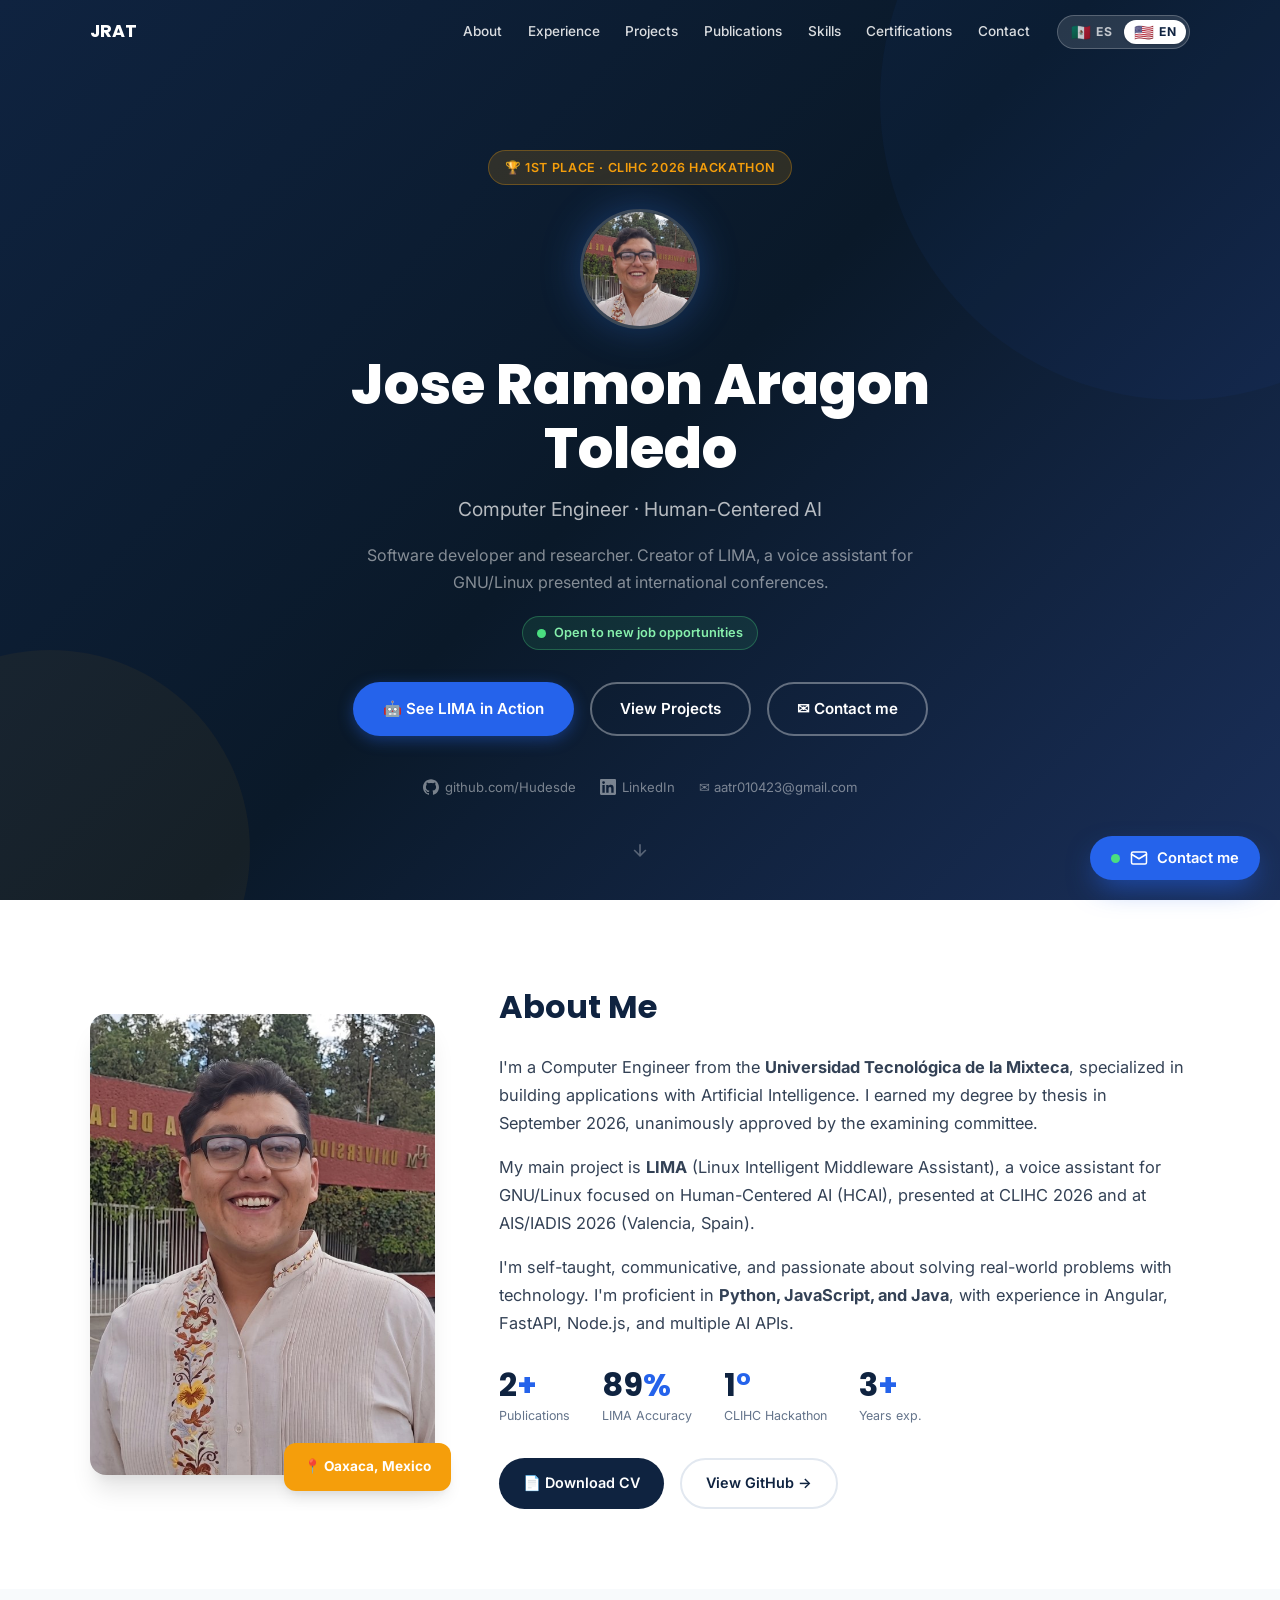
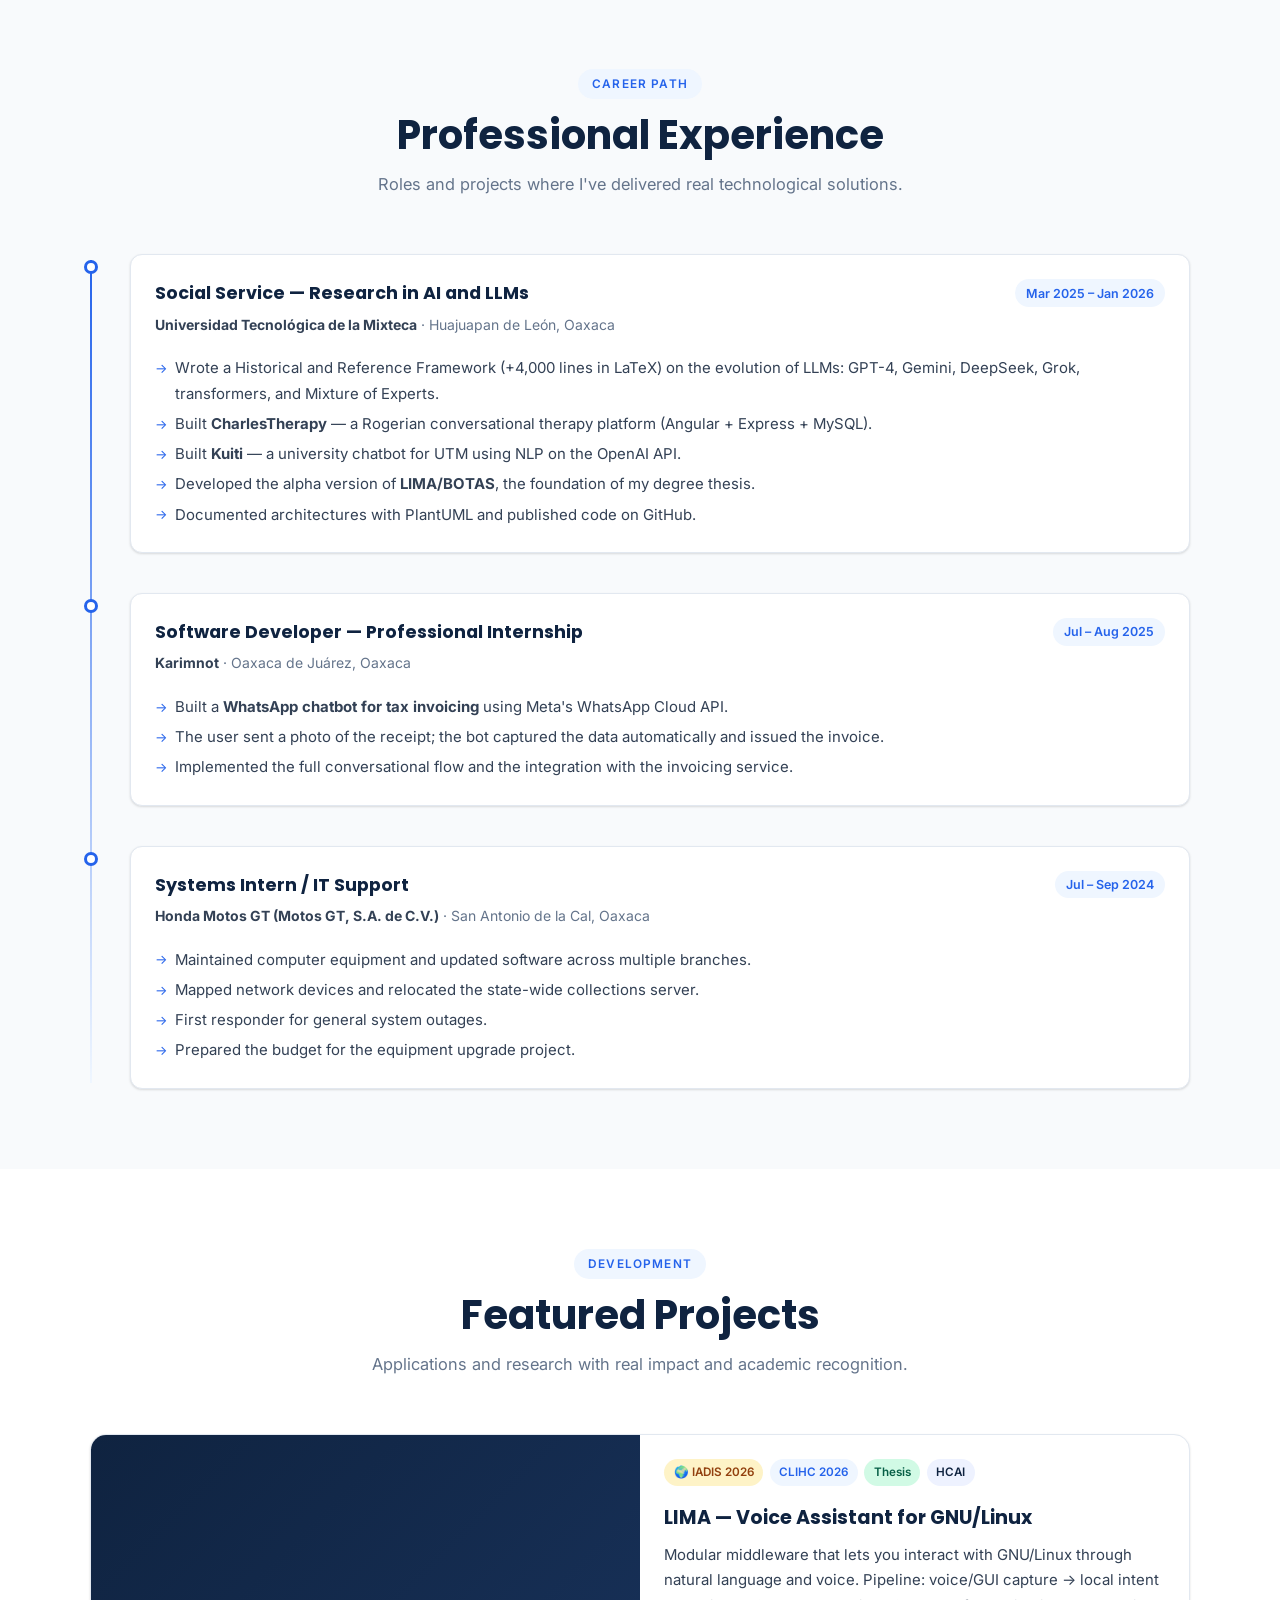
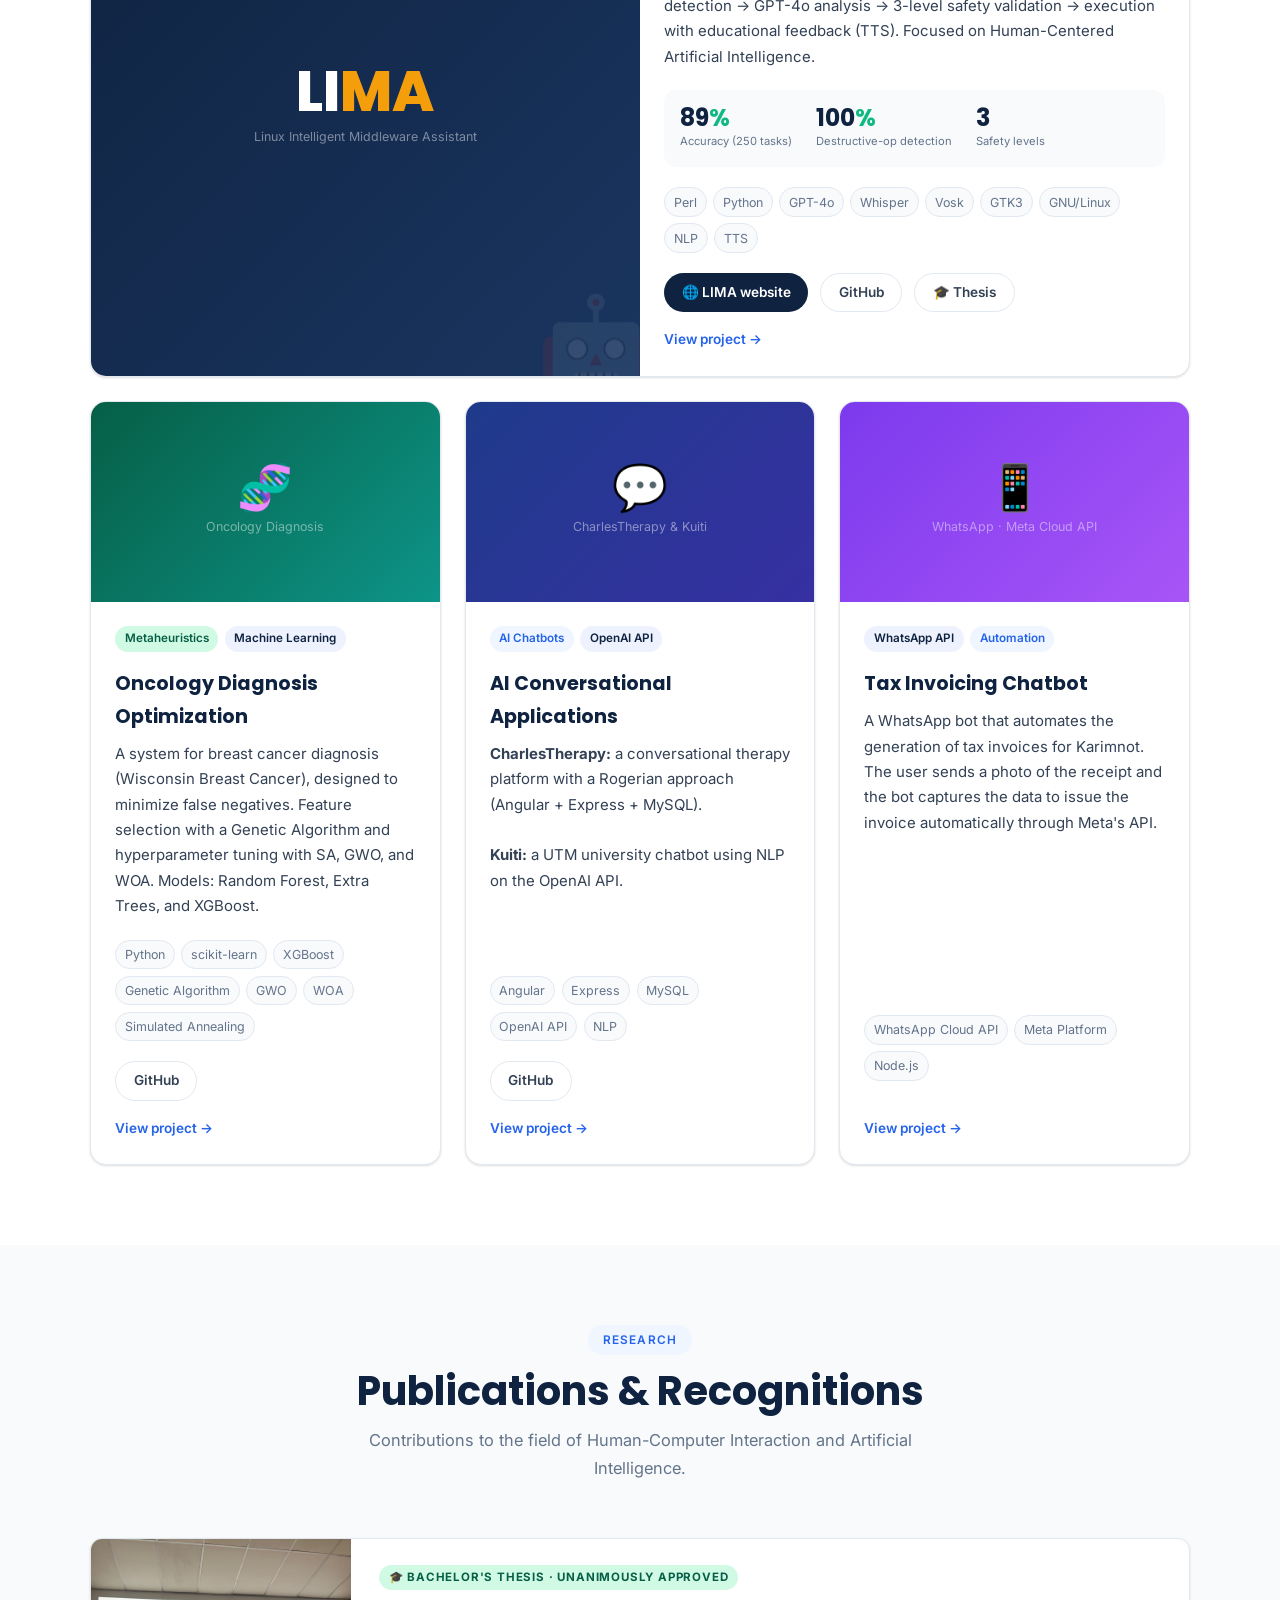
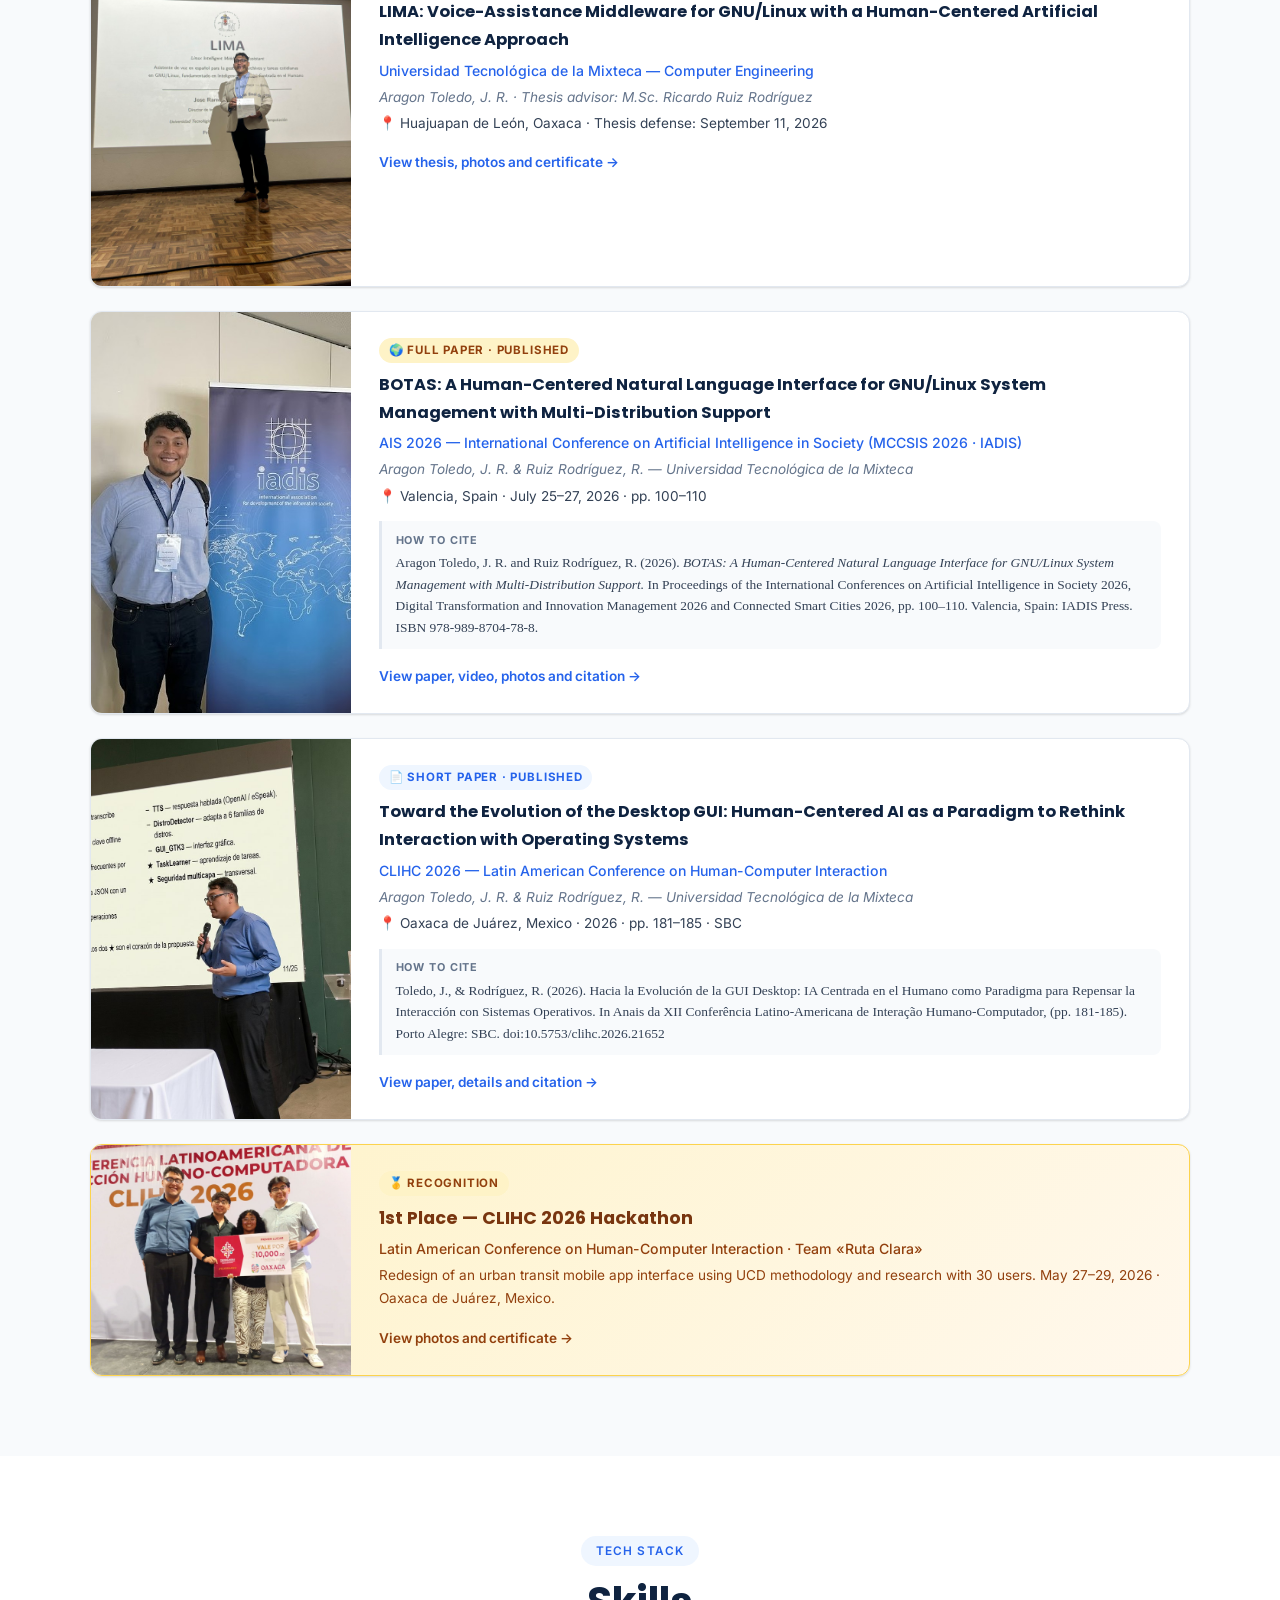
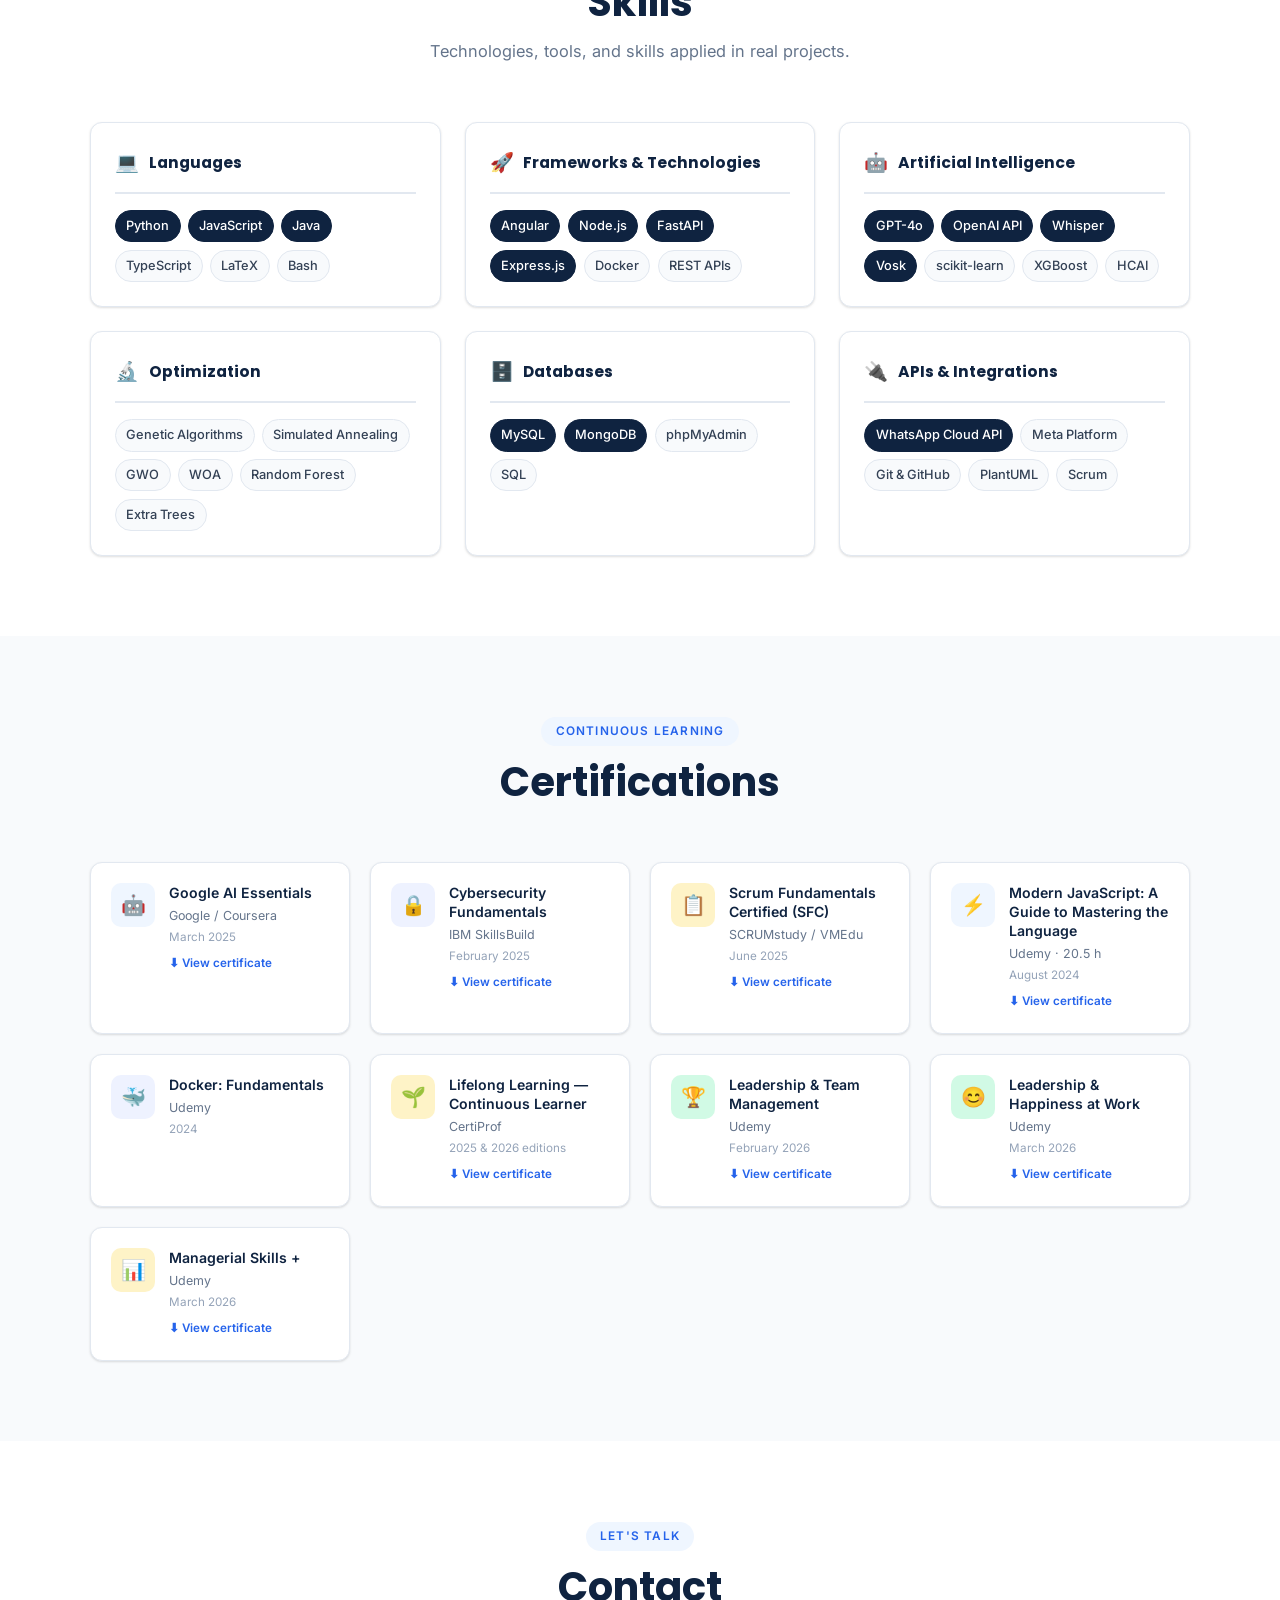
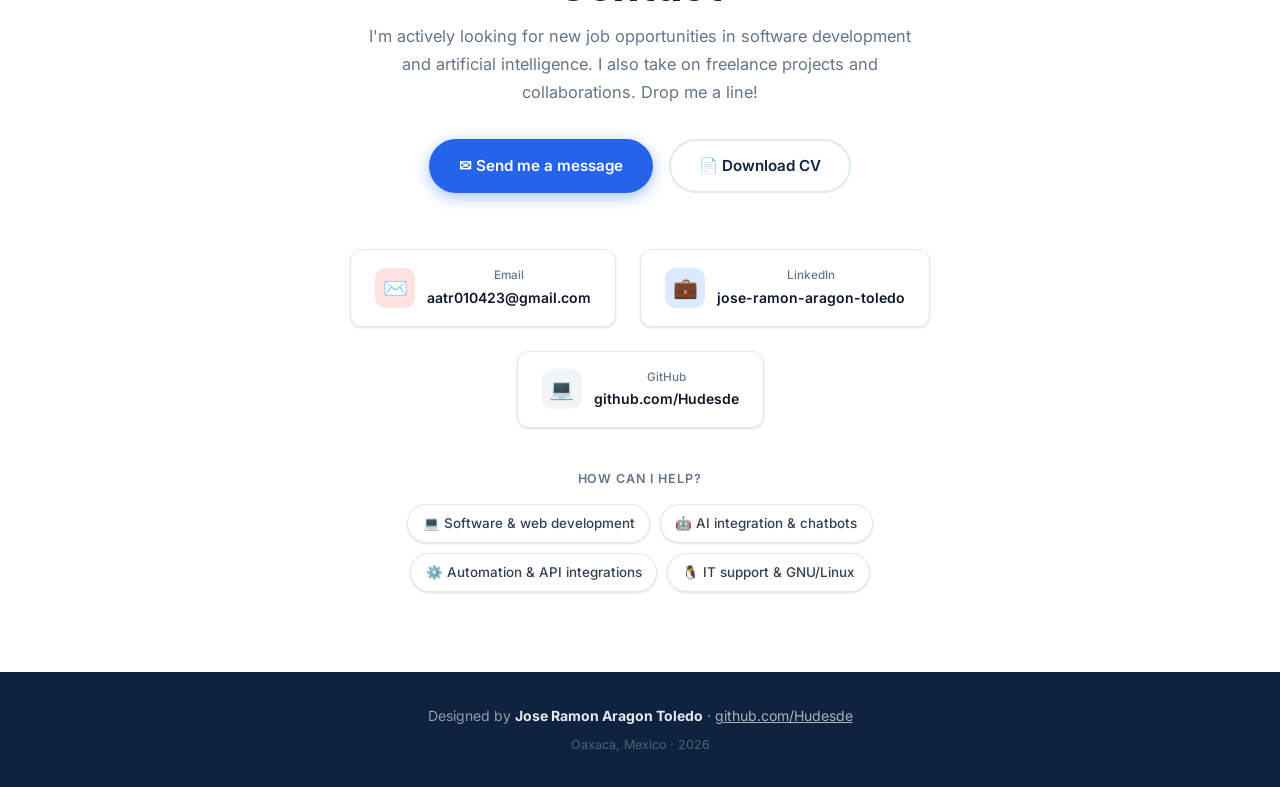
==== commit ec0a7b59: "papers y traducciones" ====
--- a/index.html
+++ b/index.html
@@ -325,7 +325,7 @@
           <div class="pub-authors">Aragon Toledo, J. R. &amp; Ruiz Rodríguez, R. — Universidad Tecnológica de la Mixteca</div>
           <div class="pub-detail" data-i18n="pub1.detail">📍 Valencia, España · 25–27 de julio de 2026 · pp. 100–110</div>
           <p class="pub-cite"><span class="cite-lbl" data-i18n="cite.label">Cómo citar</span>Aragon Toledo, J. R. and Ruiz Rodríguez, R. (2026). <em>BOTAS: A Human-Centered Natural Language Interface for GNU/Linux System Management with Multi-Distribution Support.</em> In Proceedings of the International Conferences on Artificial Intelligence in Society 2026, Digital Transformation and Innovation Management 2026 and Connected Smart Cities 2026, pp. 100–110. Valencia, Spain: IADIS Press. ISBN 978-989-8704-78-8.</p>
-          <span class="more" data-i18n="pub1.more">Ver fotos, certificado y cita →</span>
+          <span class="more" data-i18n="pub1.more">Ver artículo, video, fotos y cita →</span>
         </div>
       </article>
 
@@ -339,7 +339,7 @@
           <div class="pub-authors">Aragon Toledo, J. R. &amp; Ruiz Rodríguez, R. — Universidad Tecnológica de la Mixteca</div>
           <div class="pub-detail" data-i18n="pub2.detail">📍 Oaxaca de Juárez, México · 2026 · pp. 181–185 · SBC</div>
           <p class="pub-cite"><span class="cite-lbl" data-i18n="cite.label">Cómo citar</span>Toledo, J., &amp; Rodríguez, R. (2026). Hacia la Evolución de la GUI Desktop: IA Centrada en el Humano como Paradigma para Repensar la Interacción con Sistemas Operativos. In Anais da XII Conferência Latino-Americana de Interação Humano-Computador, (pp. 181-185). Porto Alegre: SBC. doi:<a href="https://doi.org/10.5753/clihc.2026.21652" target="_blank" rel="noopener">10.5753/clihc.2026.21652</a></p>
-          <span class="more" data-i18n="pub2.more">Ver detalles y cita →</span>
+          <span class="more" data-i18n="pub2.more">Ver artículo, detalles y cita →</span>
         </div>
       </article>
 
@@ -675,13 +675,13 @@
     "pub1.alt": `Jose Ramon Aragon Toledo at AIS 2026 (IADIS), Valencia, Spain`,
     "pub1.tag": `🌍 Full Paper · Published`,
     "pub1.detail": `📍 Valencia, Spain · July 25–27, 2026 · pp. 100–110`,
-    "pub1.more": `View photos, certificate and citation →`,
+    "pub1.more": `View paper, video, photos and citation →`,
     "pub2.alt": `CLIHC 2026 talk — Jose Ramon Aragon Toledo`,
     "pub2.tag": `📄 Short Paper · Published`,
     "pub2.title": `Toward the Evolution of the Desktop GUI: Human-Centered AI as a Paradigm to Rethink Interaction with Operating Systems`,
     "pub2.venue": `CLIHC 2026 — Latin American Conference on Human-Computer Interaction`,
     "pub2.detail": `📍 Oaxaca de Juárez, Mexico · 2026 · pp. 181–185 · SBC`,
-    "pub2.more": `View details and citation →`,
+    "pub2.more": `View paper, details and citation →`,
     "award.alt": `Team Ruta Clara — 1st place, CLIHC 2026 Hackathon`,
     "award.tag": `🥇 Recognition`,
     "award.title": `1st Place — CLIHC 2026 Hackathon`,
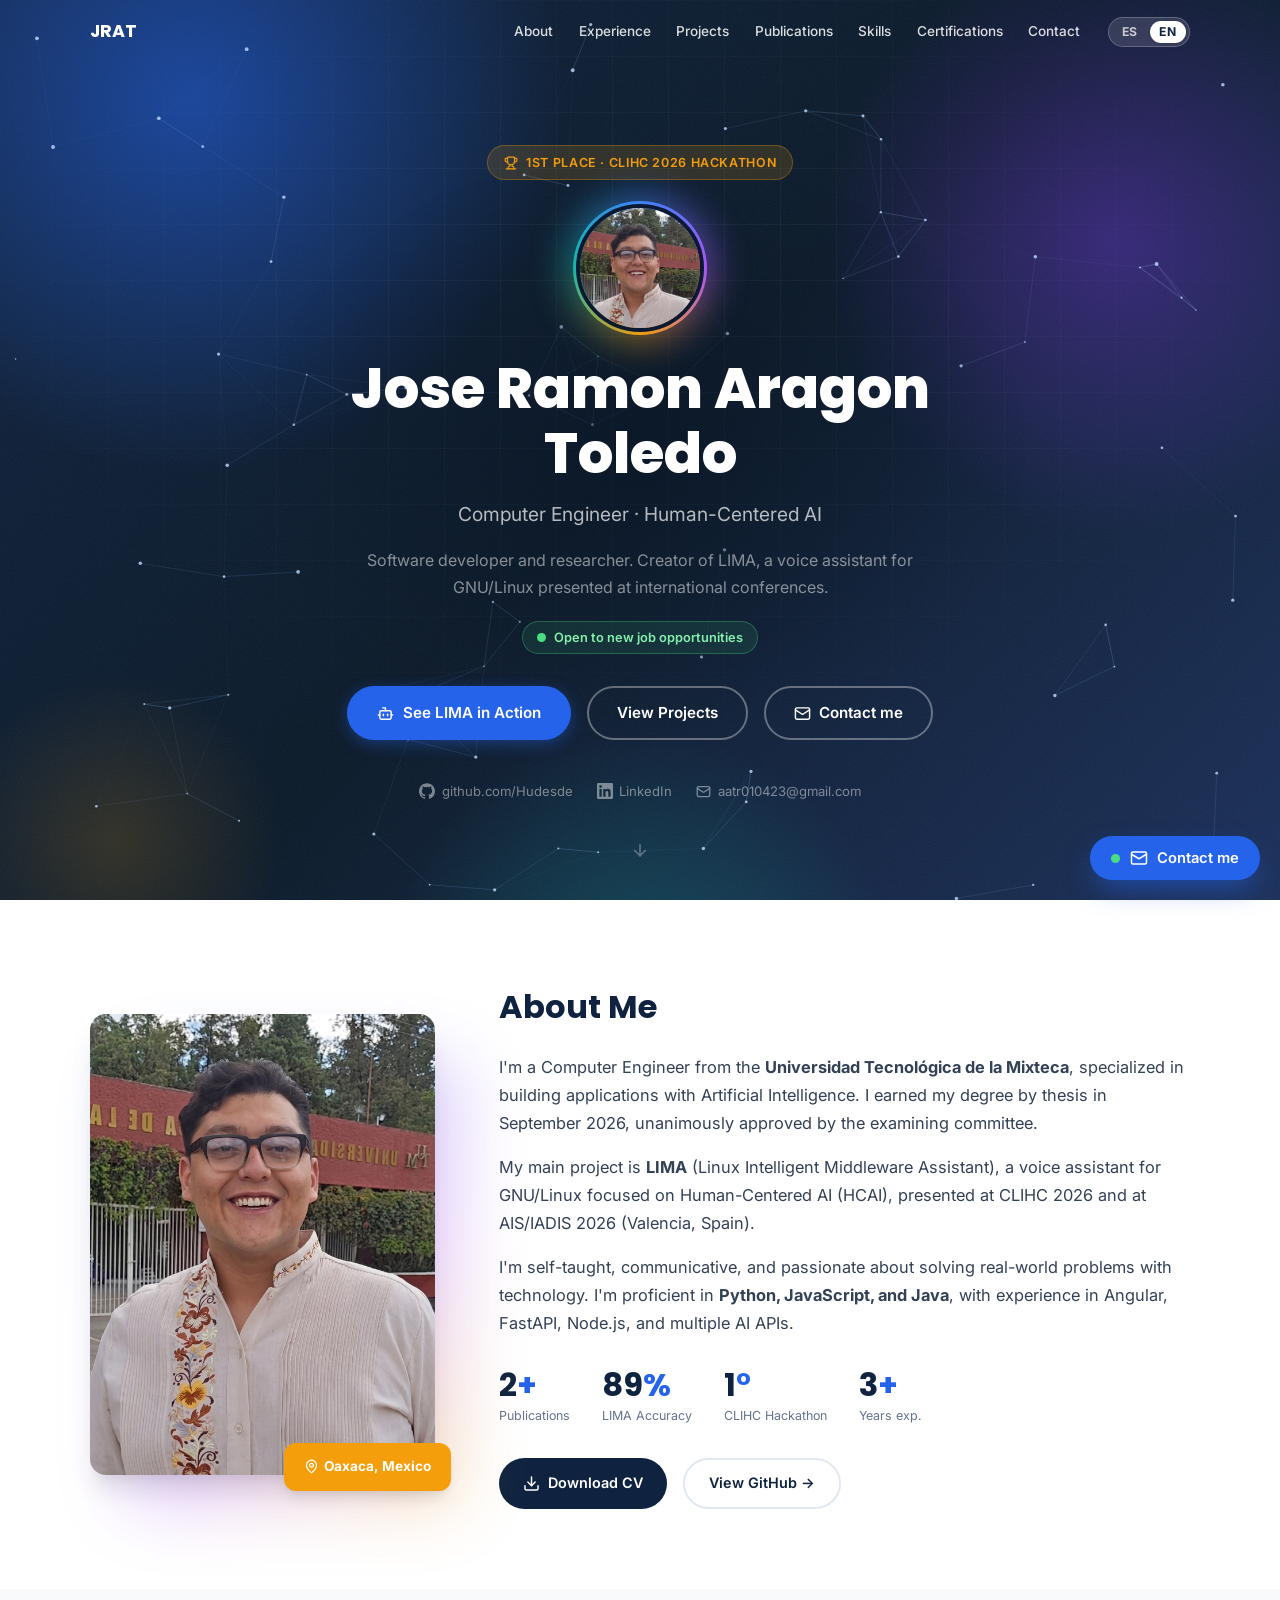
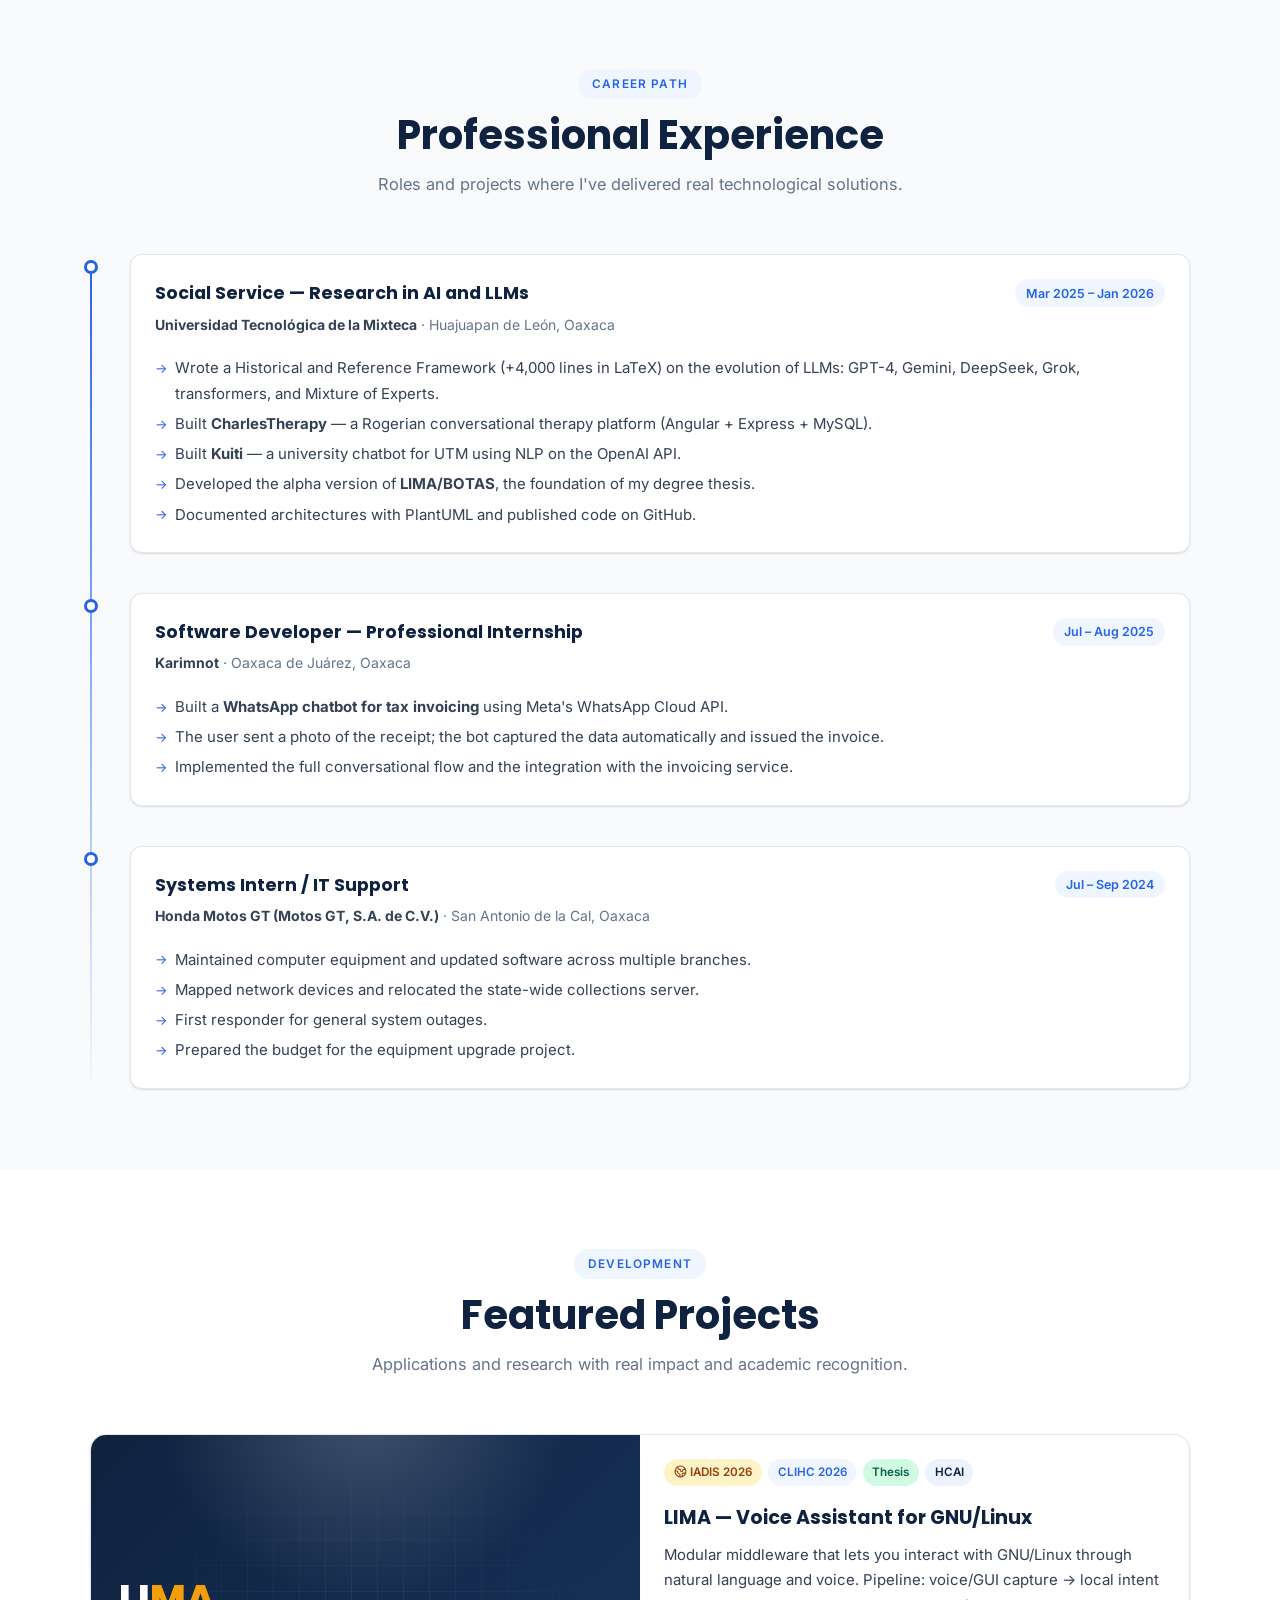
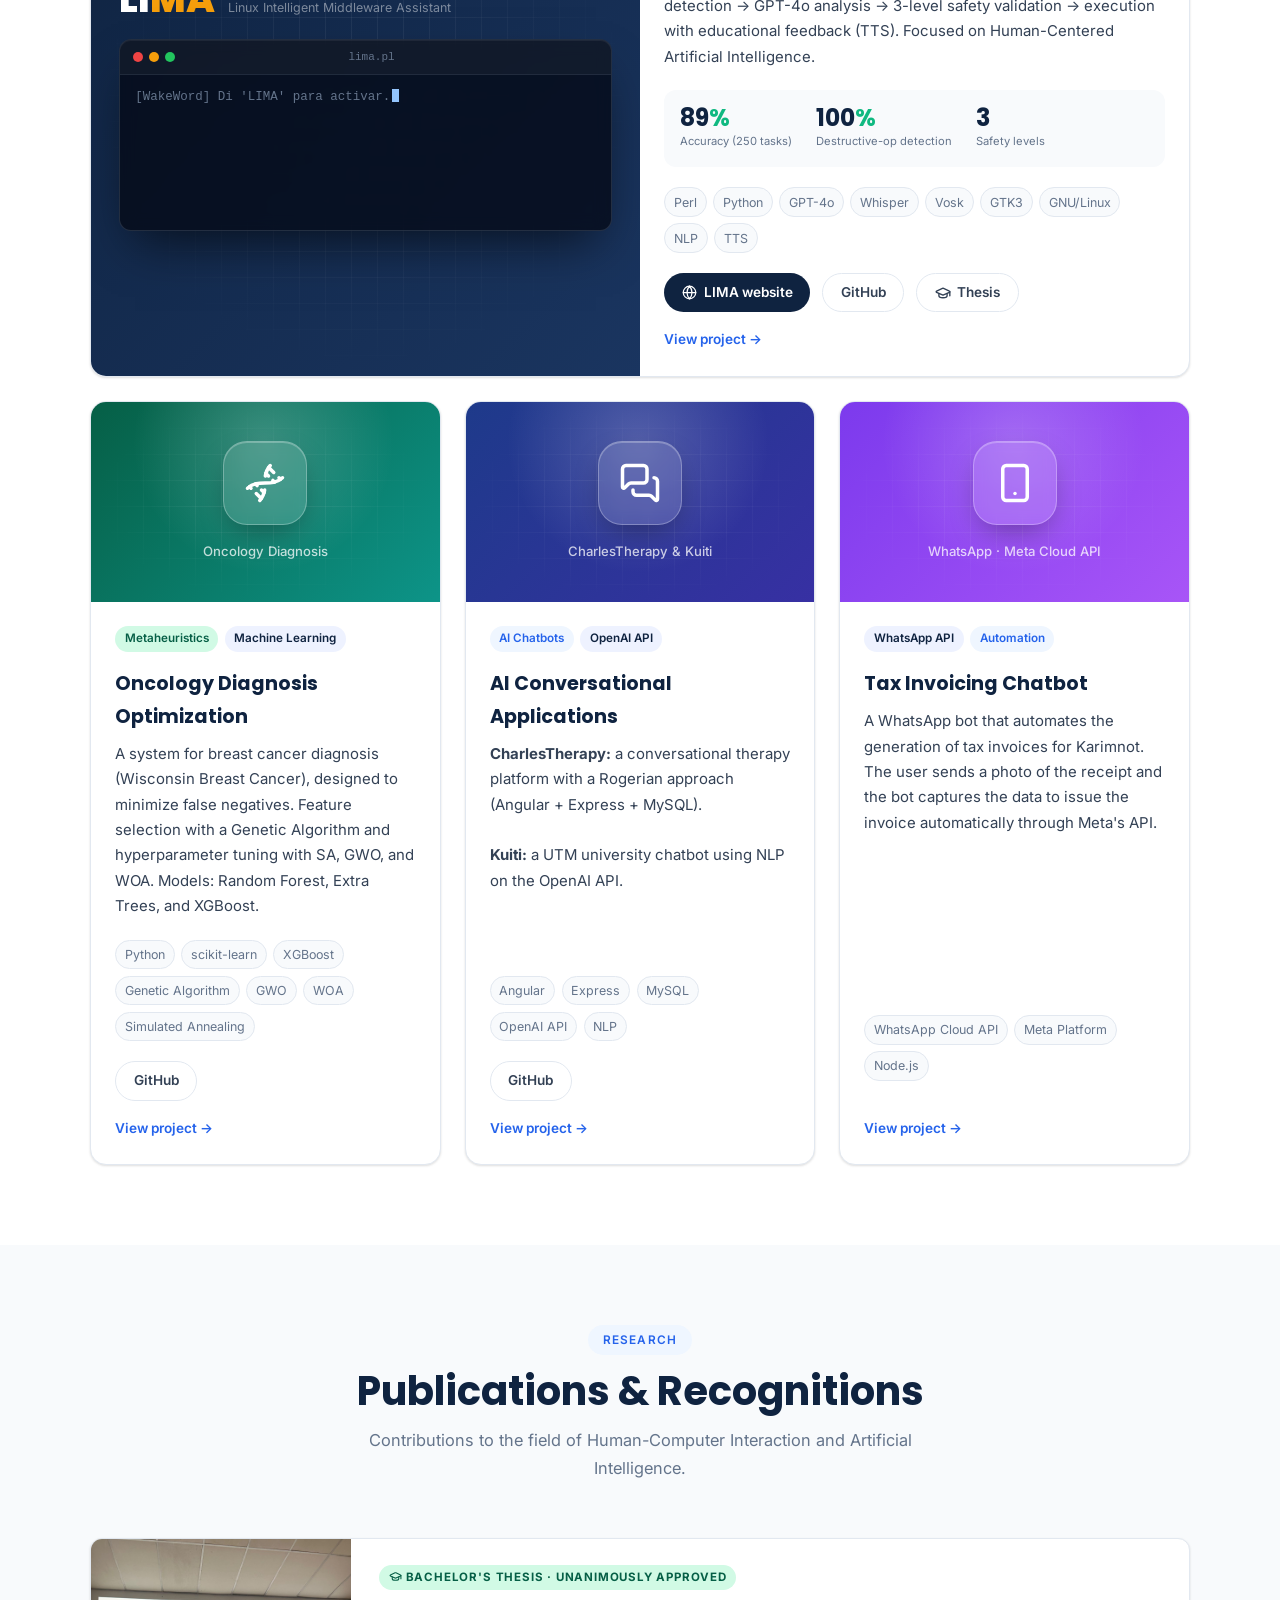
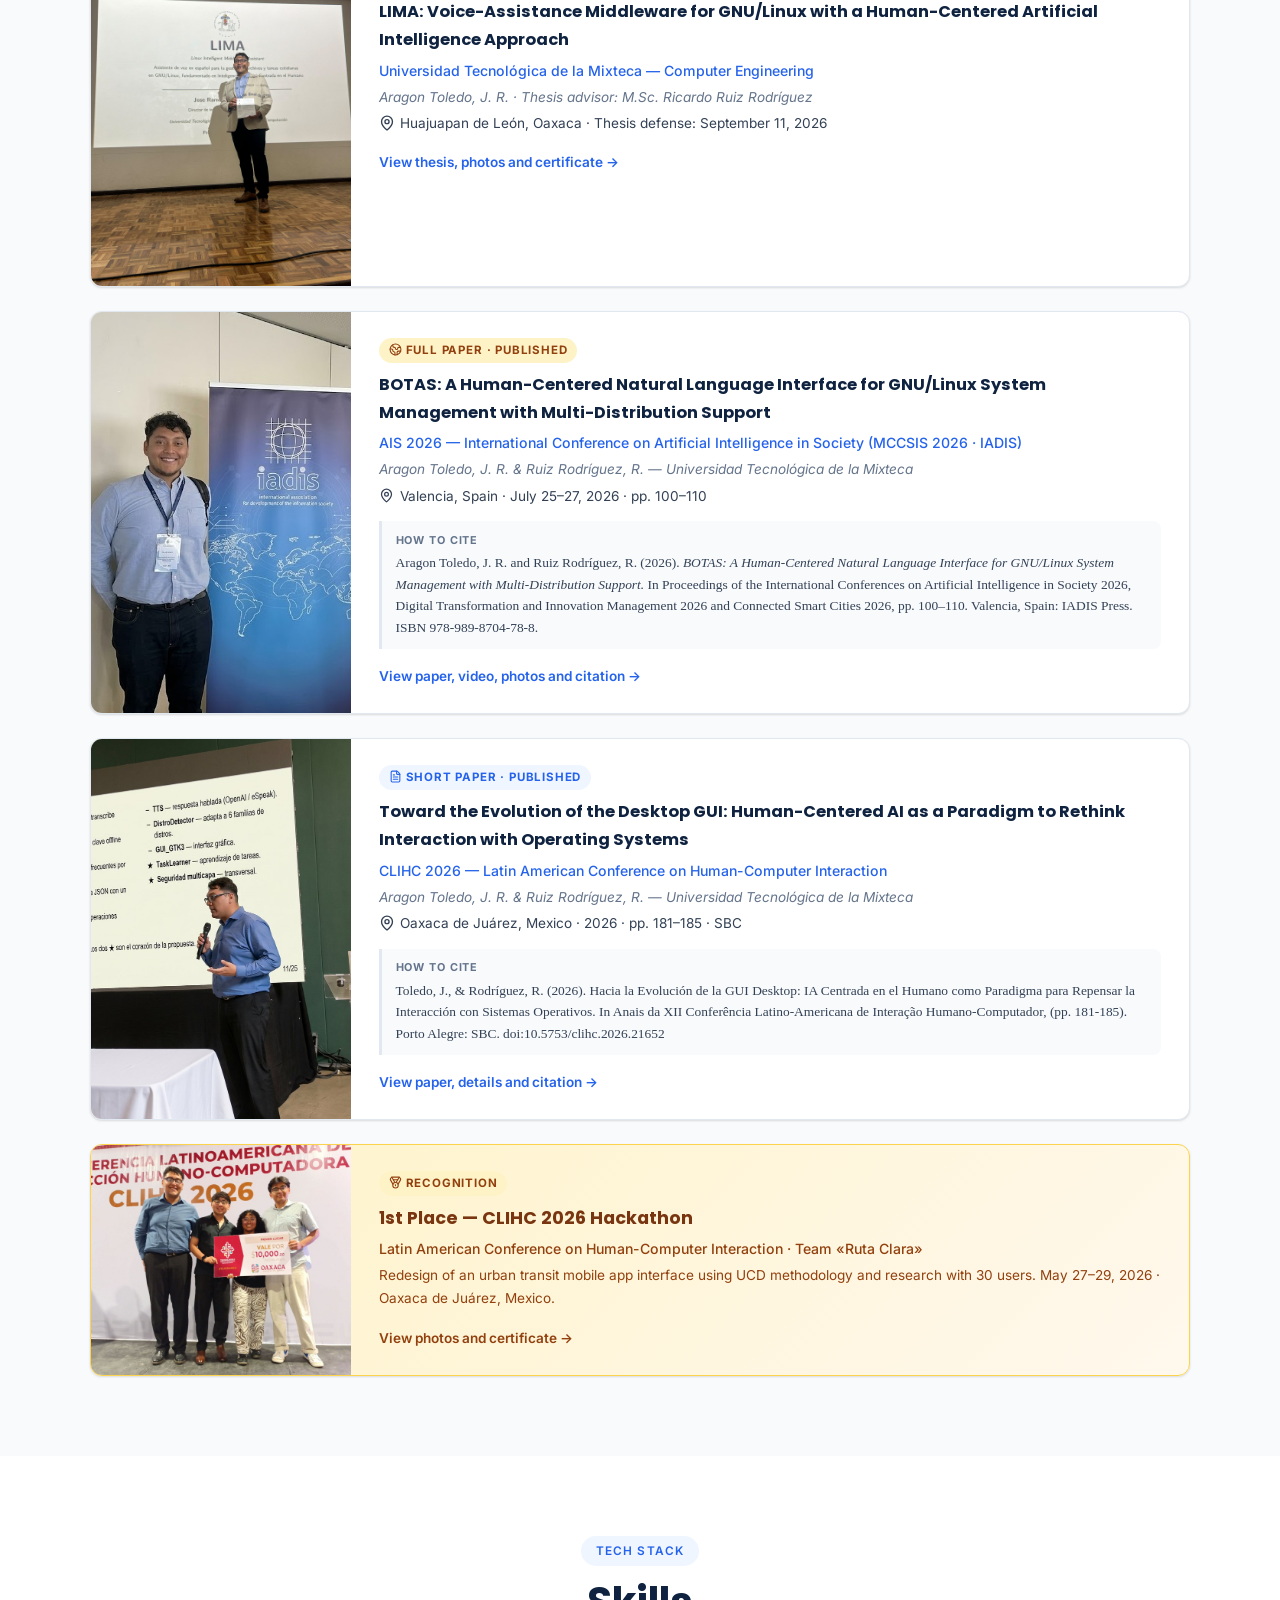
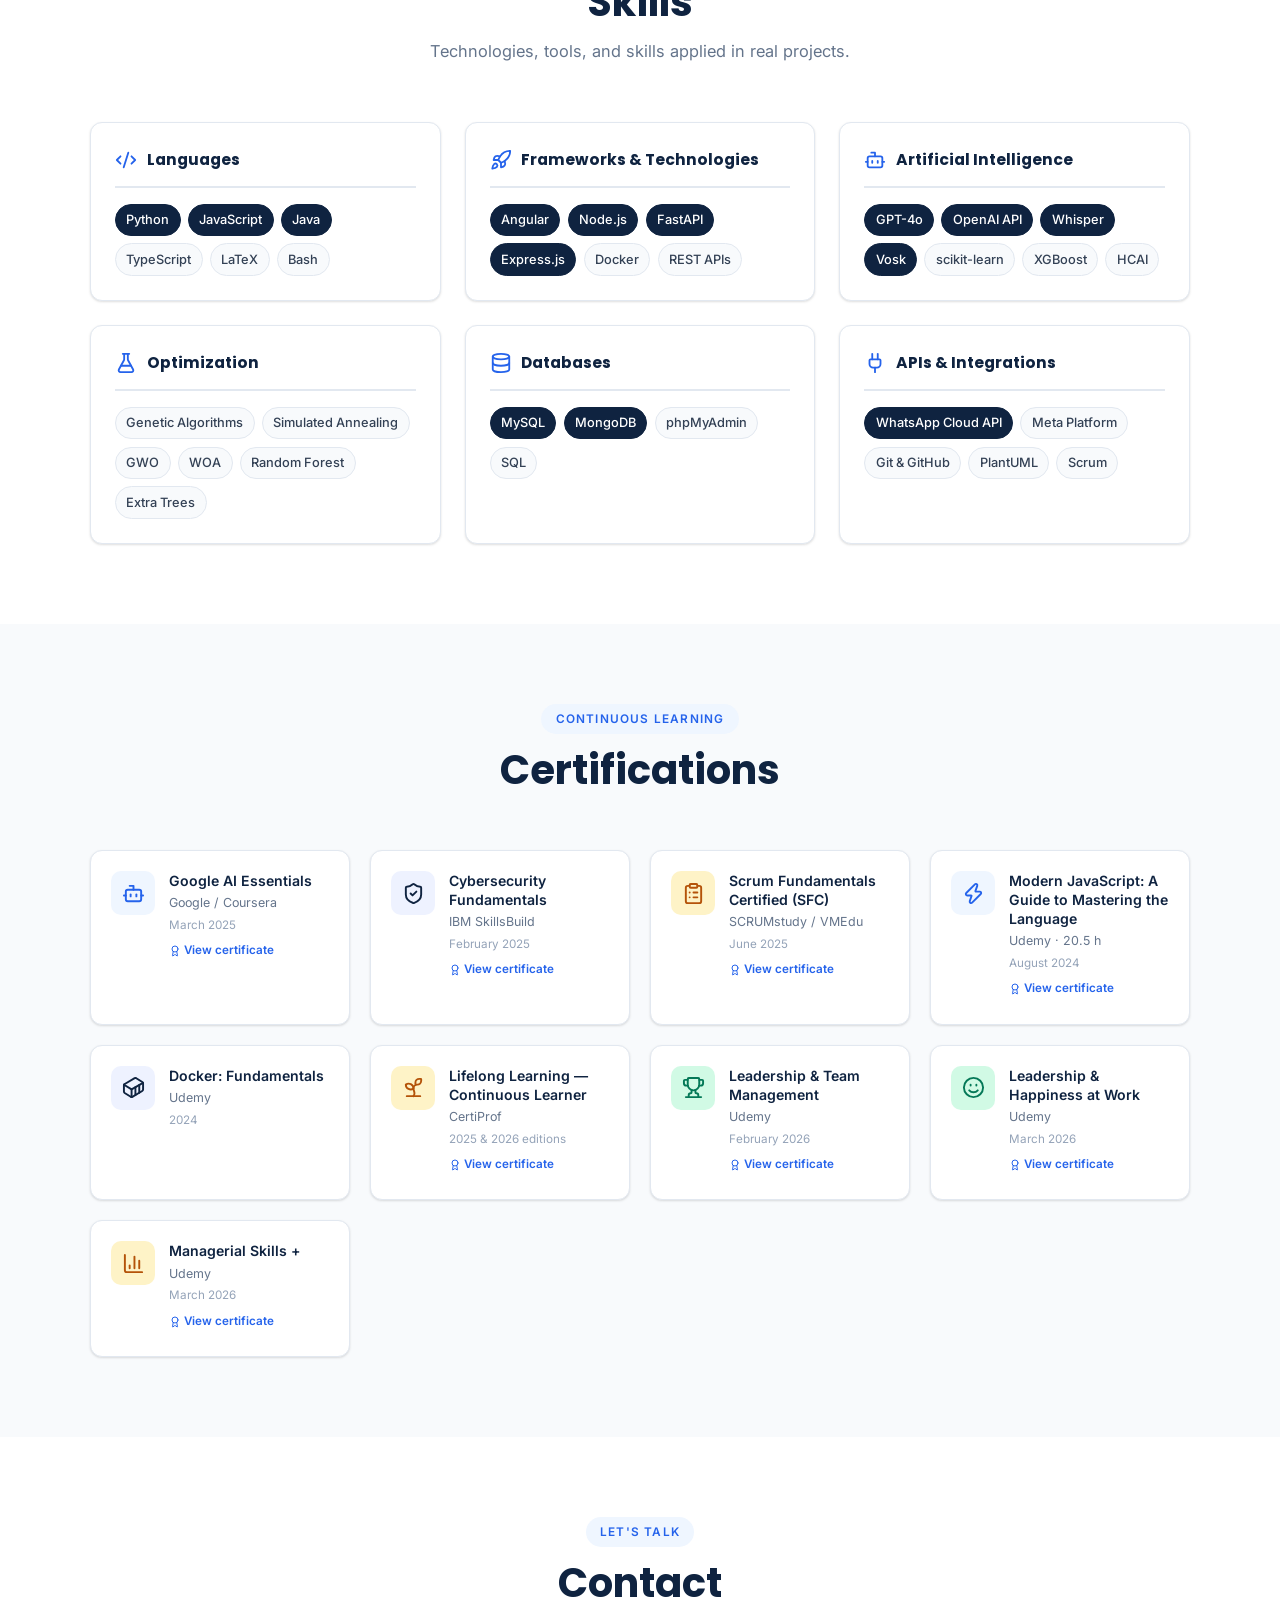
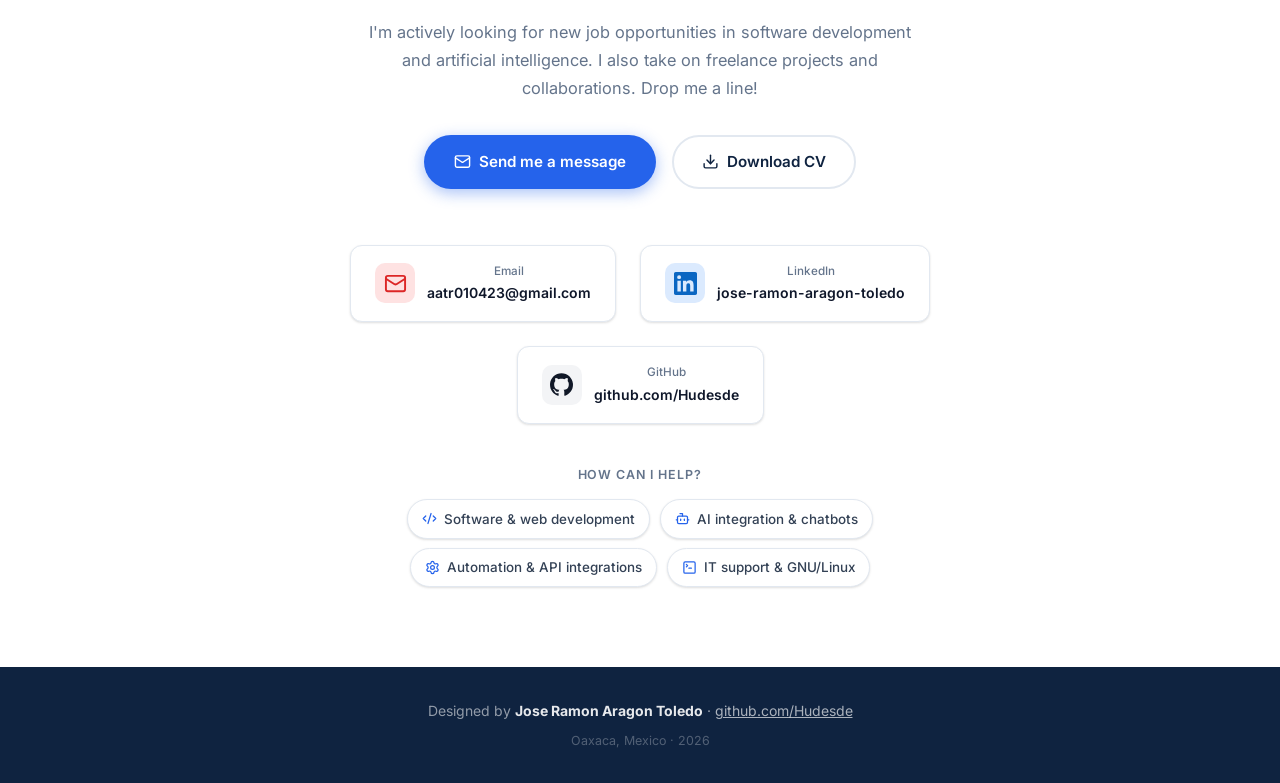
==== commit 81742150: "Rediseño visual: fondos animados, íconos SVG y transiciones entre páginas - Hero con fondo aurora an" ====
--- a/index.html
+++ b/index.html
@@ -10,6 +10,7 @@
 <link rel="preconnect" href="https://fonts.gstatic.com" crossorigin>
 <link href="https://fonts.googleapis.com/css2?family=Inter:wght@300;400;500;600;700&family=Poppins:wght@600;700;800&display=swap" rel="stylesheet">
 <link rel="stylesheet" href="assets/css/site.css">
+<link rel="icon" href="assets/img/favicon.svg" type="image/svg+xml">
 </head>
 <body>
 
@@ -27,8 +28,8 @@
       <li><a href="#contacto" data-i18n="nav.contact">Contacto</a></li>
     </ul>
     <div class="lang-switch" role="group" aria-label="Language / Idioma">
-      <button class="lang-btn" data-lang="es" aria-label="Español"><span class="flag">🇲🇽</span>ES</button>
-      <button class="lang-btn" data-lang="en" aria-label="English"><span class="flag">🇺🇸</span>EN</button>
+      <button class="lang-btn" data-lang="es" aria-label="Español">ES</button>
+      <button class="lang-btn" data-lang="en" aria-label="English">EN</button>
     </div>
     <button class="nav-toggle" id="navToggle" aria-label="Menú" data-i18n-attr="aria-label:nav.menu" aria-expanded="false" aria-controls="navLinks">
       <span></span><span></span><span></span>
@@ -39,16 +40,16 @@
 <!-- ═══ HERO ═══ -->
 <section id="inicio">
   <div class="hero-inner">
-    <div class="hero-badge" id="heroBadge">🏆 1.er Lugar · Hackathon CLIHC 2026</div>
-    <img src="foto.jpg" alt="Jose Ramon Aragon Toledo" class="hero-photo">
+    <div class="hero-badge" id="heroBadge"><i class="ic ic-trophy"></i> 1.er Lugar · Hackathon CLIHC 2026</div>
+    <div class="hero-photo-wrap"><img src="foto.jpg" alt="Jose Ramon Aragon Toledo" class="hero-photo"></div>
     <h1>Jose Ramon Aragon Toledo</h1>
     <p class="hero-title" data-i18n="hero.title">Ingeniero en Computación · IA Centrada en el Humano</p>
     <p class="hero-sub" data-i18n="hero.sub">Desarrollador de software e investigador. Creador de LIMA, asistente de voz para GNU/Linux presentado en conferencias internacionales.</p>
     <p class="avail"><span class="pulse" aria-hidden="true"></span><span data-i18n="hero.avail">Disponible para nuevas oportunidades laborales</span></p>
     <div class="hero-cta">
-      <a href="https://hudesde.github.io/LIMA-Web/" class="btn btn-primary" target="_blank" rel="noopener" data-i18n="hero.cta1">🤖 Ver LIMA en Acción</a>
+      <a href="https://hudesde.github.io/LIMA-Web/" class="btn btn-primary" target="_blank" rel="noopener" data-i18n="hero.cta1"><i class="ic ic-bot"></i> Ver LIMA en Acción</a>
       <a href="#proyectos" class="btn btn-outline" data-i18n="hero.cta2">Ver Proyectos</a>
-      <a href="#contacto" class="btn btn-outline" data-contact-open data-i18n="hero.cta3">✉ Contáctame</a>
+      <a href="#contacto" class="btn btn-outline" data-contact-open data-i18n="hero.cta3"><i class="ic ic-mail"></i> Contáctame</a>
     </div>
     <div class="hero-socials">
       <a href="https://github.com/Hudesde" target="_blank" rel="noopener" class="hero-social">
@@ -59,7 +60,7 @@
         <svg width="16" height="16" viewBox="0 0 24 24" fill="currentColor"><path d="M20.447 20.452h-3.554v-5.569c0-1.328-.027-3.037-1.852-3.037-1.853 0-2.136 1.445-2.136 2.939v5.667H9.351V9h3.414v1.561h.046c.477-.9 1.637-1.85 3.37-1.85 3.601 0 4.267 2.37 4.267 5.455v6.286zM5.337 7.433a2.062 2.062 0 01-2.063-2.065 2.064 2.064 0 112.063 2.065zm1.782 13.019H3.555V9h3.564v11.452zM22.225 0H1.771C.792 0 0 .774 0 1.729v20.542C0 23.227.792 24 1.771 24h20.451C23.2 24 24 23.227 24 22.271V1.729C24 .774 23.2 0 22.222 0h.003z"/></svg>
         LinkedIn
       </a>
-      <a href="mailto:aatr010423@gmail.com" class="hero-social">✉ aatr010423@gmail.com</a>
+      <a href="mailto:aatr010423@gmail.com" class="hero-social"><i class="ic ic-mail"></i> aatr010423@gmail.com</a>
     </div>
   </div>
   <div class="scroll-ind">
@@ -73,7 +74,7 @@
     <div class="about-grid">
       <div class="about-photo-wrap reveal">
         <img src="foto.jpg" alt="Jose Ramon Aragon Toledo" class="about-photo">
-        <div class="about-badge" data-i18n="about.badge">📍 Oaxaca, México</div>
+        <div class="about-badge" data-i18n="about.badge"><i class="ic ic-pin"></i> Oaxaca, México</div>
       </div>
       <div class="about-content reveal">
         <h2 data-i18n="about.title">Sobre mí</h2>
@@ -87,7 +88,7 @@
           <div class="stat"><div class="n">3<span>+</span></div><div class="l" data-i18n="about.stat4">Años exp.</div></div>
         </div>
         <div class="about-actions">
-          <a href="CV_JoseRamonAragonToledo.pdf" download class="btn-dark" data-i18n="about.cv">📄 Descargar CV</a>
+          <a href="CV_JoseRamonAragonToledo.pdf" download class="btn-dark" data-i18n="about.cv"><i class="ic ic-download"></i> Descargar CV</a>
           <a href="https://github.com/Hudesde" target="_blank" rel="noopener" class="btn-ghost" data-i18n="about.github">Ver GitHub →</a>
         </div>
       </div>
@@ -179,16 +180,27 @@
 
       <!-- FEATURED: LIMA -->
       <article class="proj-card feat reveal">
-        <div class="proj-banner">
-          <div style="text-align:center;position:relative;z-index:1">
+        <div class="proj-banner lima-banner" style="view-transition-name:vt-lima">
+          <div class="lima-brand">
             <div class="proj-logo">LI<span>MA</span></div>
             <div class="proj-logo-sub">Linux Intelligent Middleware Assistant</div>
           </div>
-          <div class="proj-banner-bg">🤖</div>
+          <!-- Replays a real LIMA session log (wake word → Whisper → GPT-4o → FileManager → TTS) -->
+          <div class="term" aria-hidden="true">
+            <div class="term-bar"><i></i><i></i><i></i><span>lima.pl</span></div>
+            <div class="term-body" data-lima-term>
+              <p class="t-dim">[WakeWord] Di 'LIMA' para activar.</p>
+              <p data-listen><span class="t-sys">[SYSTEM]</span> ¡Te escucho!<span class="wave"><b></b><b></b><b></b><b></b><b></b></span></p>
+              <p><span class="t-mic">[Whisper]</span> <span class="t-str" data-type>"Lista los archivos del escritorio"</span></p>
+              <p><span class="t-ai">[GPT-4o]</span> {<span class="t-key">"action"</span>: "list", <span class="t-key">"target_path"</span>: "~/Escritorio"}</p>
+              <p><span class="t-ok">[SUCCESS]</span> ✓ Encontrados 17 elementos</p>
+              <p><span class="t-tts">[TTS]</span> <span class="t-str">"Listando archivos del escritorio"</span></p>
+            </div>
+          </div>
         </div>
         <div class="proj-body">
           <div class="badges">
-            <span class="badge b-amber">🌍 IADIS 2026</span>
+            <span class="badge b-amber"><i class="ic ic-earth"></i> IADIS 2026</span>
             <span class="badge b-blue">CLIHC 2026</span>
             <span class="badge b-green" data-i18n="proj.lima.badge">Tesis</span>
             <span class="badge b-navy">HCAI</span>
@@ -205,9 +217,9 @@
             <span class="tag">Vosk</span><span class="tag">GTK3</span><span class="tag">GNU/Linux</span><span class="tag">NLP</span><span class="tag">TTS</span>
           </div>
           <div class="proj-links">
-            <a href="https://hudesde.github.io/LIMA-Web/" target="_blank" rel="noopener" class="pl pl-p" data-i18n="proj.lima.demo">🌐 Sitio web de LIMA</a>
+            <a href="https://hudesde.github.io/LIMA-Web/" target="_blank" rel="noopener" class="pl pl-p" data-i18n="proj.lima.demo"><i class="ic ic-globe"></i> Sitio web de LIMA</a>
             <a href="https://github.com/Hudesde/LIMA-DEMO" target="_blank" rel="noopener" class="pl pl-g">GitHub</a>
-            <a href="investigacion/tesis-lima.html" class="pl pl-g" data-i18n="proj.lima.thesis">🎓 Tesis</a>
+            <a href="investigacion/tesis-lima.html" class="pl pl-g" data-i18n="proj.lima.thesis"><i class="ic ic-cap"></i> Tesis</a>
           </div>
           <span class="more" data-i18n="proj.more">Ver proyecto →</span>
         </div>
@@ -215,9 +227,9 @@
 
       <!-- Oncology -->
       <article class="proj-card reveal">
-        <div class="proj-banner" style="background:linear-gradient(135deg,#065f46,#0d9488)">
-          <div style="text-align:center;position:relative;z-index:1">
-            <div class="proj-logo" style="font-size:2.8rem">🧬</div>
+        <div class="proj-banner" style="background:linear-gradient(135deg,#065f46,#0d9488);view-transition-name:vt-onco">
+          <div class="proj-art">
+            <div class="proj-glyph"><i class="ic ic-dna"></i></div>
             <div class="proj-logo-sub" data-i18n="proj.onco.sub">Diagnóstico Oncológico</div>
           </div>
         </div>
@@ -241,10 +253,10 @@
 
       <!-- Chatbots -->
       <article class="proj-card reveal">
-        <div class="proj-banner" style="background:linear-gradient(135deg,#1e3a8a,#3730a3)">
-          <div style="text-align:center;position:relative;z-index:1">
-            <div class="proj-logo" style="font-size:2.8rem">💬</div>
-            <div class="proj-logo-sub">CharlesTherapy & Kuiti</div>
+        <div class="proj-banner" style="background:linear-gradient(135deg,#1e3a8a,#3730a3);view-transition-name:vt-chat">
+          <div class="proj-art">
+            <div class="proj-glyph"><i class="ic ic-chat"></i></div>
+            <div class="proj-logo-sub">CharlesTherapy &amp; Kuiti</div>
           </div>
         </div>
         <div class="proj-body">
@@ -267,9 +279,9 @@
 
       <!-- WhatsApp Bot -->
       <article class="proj-card reveal">
-        <div class="proj-banner" style="background:linear-gradient(135deg,#7c3aed,#a855f7)">
-          <div style="text-align:center;position:relative;z-index:1">
-            <div class="proj-logo" style="font-size:2.8rem">📱</div>
+        <div class="proj-banner" style="background:linear-gradient(135deg,#7c3aed,#a855f7);view-transition-name:vt-wa">
+          <div class="proj-art">
+            <div class="proj-glyph"><i class="ic ic-phone"></i></div>
             <div class="proj-logo-sub">WhatsApp · Meta Cloud API</div>
           </div>
         </div>
@@ -304,26 +316,26 @@
 
       <!-- Thesis -->
       <article class="pub-card has-media reveal">
-        <div class="pub-media"><img src="assets/img/tesis/defensa-lima.jpg" alt="Jose Ramon Aragon Toledo con su constancia de examen profesional frente a la presentación de LIMA" data-i18n-attr="alt:pub0.alt" loading="lazy" style="object-position:center 40%"></div>
+        <div class="pub-media" style="view-transition-name:vt-tesis"><img src="assets/img/tesis/defensa-lima.jpg" alt="Jose Ramon Aragon Toledo con su constancia de examen profesional frente a la presentación de LIMA" data-i18n-attr="alt:pub0.alt" loading="lazy" style="object-position:center 40%"></div>
         <div class="pub-body">
-          <span class="pub-tag pt-g" data-i18n="pub0.tag">🎓 Tesis de Licenciatura · Aprobada por unanimidad</span>
+          <span class="pub-tag pt-g" data-i18n="pub0.tag"><i class="ic ic-cap"></i> Tesis de Licenciatura · Aprobada por unanimidad</span>
           <h3 class="pub-title"><a href="investigacion/tesis-lima.html" class="stretch" data-i18n="pub0.title">LIMA: Middleware de asistencia por voz para GNU/Linux con enfoque en Inteligencia Artificial Centrada en el Humano</a></h3>
           <div class="pub-venue" data-i18n="pub0.venue">Universidad Tecnológica de la Mixteca — Ingeniería en Computación</div>
           <div class="pub-authors" data-i18n="pub0.authors">Aragon Toledo, J. R. · Director de tesis: M.C. Ricardo Ruiz Rodríguez</div>
-          <div class="pub-detail" data-i18n="pub0.detail">📍 Huajuapan de León, Oaxaca · Examen profesional: 11 de septiembre de 2026</div>
+          <div class="pub-detail" data-i18n="pub0.detail"><i class="ic ic-pin"></i> Huajuapan de León, Oaxaca · Examen profesional: 11 de septiembre de 2026</div>
           <span class="more" data-i18n="pub0.more">Ver tesis, fotos y constancia →</span>
         </div>
       </article>
 
       <!-- IADIS -->
       <article class="pub-card has-media reveal">
-        <div class="pub-media"><img src="Novedades/iadis.jpeg" alt="Jose Ramon Aragon Toledo en AIS 2026 (IADIS), Valencia, España" data-i18n-attr="alt:pub1.alt" loading="lazy" style="object-position:center 30%"></div>
+        <div class="pub-media" style="view-transition-name:vt-botas"><img src="Novedades/iadis.jpeg" alt="Jose Ramon Aragon Toledo en AIS 2026 (IADIS), Valencia, España" data-i18n-attr="alt:pub1.alt" loading="lazy" style="object-position:center 30%"></div>
         <div class="pub-body">
-          <span class="pub-tag pt-a" data-i18n="pub1.tag">🌍 Full Paper · Publicado</span>
+          <span class="pub-tag pt-a" data-i18n="pub1.tag"><i class="ic ic-earth"></i> Full Paper · Publicado</span>
           <h3 class="pub-title"><a href="investigacion/botas-iadis-2026.html" class="stretch">BOTAS: A Human-Centered Natural Language Interface for GNU/Linux System Management with Multi-Distribution Support</a></h3>
           <div class="pub-venue">AIS 2026 — International Conference on Artificial Intelligence in Society (MCCSIS 2026 · IADIS)</div>
           <div class="pub-authors">Aragon Toledo, J. R. &amp; Ruiz Rodríguez, R. — Universidad Tecnológica de la Mixteca</div>
-          <div class="pub-detail" data-i18n="pub1.detail">📍 Valencia, España · 25–27 de julio de 2026 · pp. 100–110</div>
+          <div class="pub-detail" data-i18n="pub1.detail"><i class="ic ic-pin"></i> Valencia, España · 25–27 de julio de 2026 · pp. 100–110</div>
           <p class="pub-cite"><span class="cite-lbl" data-i18n="cite.label">Cómo citar</span>Aragon Toledo, J. R. and Ruiz Rodríguez, R. (2026). <em>BOTAS: A Human-Centered Natural Language Interface for GNU/Linux System Management with Multi-Distribution Support.</em> In Proceedings of the International Conferences on Artificial Intelligence in Society 2026, Digital Transformation and Innovation Management 2026 and Connected Smart Cities 2026, pp. 100–110. Valencia, Spain: IADIS Press. ISBN 978-989-8704-78-8.</p>
           <span class="more" data-i18n="pub1.more">Ver artículo, video, fotos y cita →</span>
         </div>
@@ -331,13 +343,13 @@
 
       <!-- CLIHC -->
       <article class="pub-card has-media reveal">
-        <div class="pub-media"><img src="assets/img/clihc/ponencia-clihc-2026.jpg" alt="Ponencia CLIHC 2026 — Jose Ramon Aragon Toledo" data-i18n-attr="alt:pub2.alt" loading="lazy" style="object-position:top"></div>
+        <div class="pub-media" style="view-transition-name:vt-clihc"><img src="assets/img/clihc/ponencia-clihc-2026.jpg" alt="Ponencia CLIHC 2026 — Jose Ramon Aragon Toledo" data-i18n-attr="alt:pub2.alt" loading="lazy" style="object-position:top"></div>
         <div class="pub-body">
-          <span class="pub-tag pt-b" data-i18n="pub2.tag">📄 Short Paper · Publicado</span>
+          <span class="pub-tag pt-b" data-i18n="pub2.tag"><i class="ic ic-file"></i> Short Paper · Publicado</span>
           <h3 class="pub-title"><a href="investigacion/clihc-2026.html" class="stretch" data-i18n="pub2.title">Hacia la Evolución de la GUI Desktop: IA Centrada en el Humano como Paradigma para Repensar la Interacción con Sistemas Operativos</a></h3>
           <div class="pub-venue" data-i18n="pub2.venue">CLIHC 2026 — Conferencia Latinoamericana de Interacción Humano-Computadora</div>
           <div class="pub-authors">Aragon Toledo, J. R. &amp; Ruiz Rodríguez, R. — Universidad Tecnológica de la Mixteca</div>
-          <div class="pub-detail" data-i18n="pub2.detail">📍 Oaxaca de Juárez, México · 2026 · pp. 181–185 · SBC</div>
+          <div class="pub-detail" data-i18n="pub2.detail"><i class="ic ic-pin"></i> Oaxaca de Juárez, México · 2026 · pp. 181–185 · SBC</div>
           <p class="pub-cite"><span class="cite-lbl" data-i18n="cite.label">Cómo citar</span>Toledo, J., &amp; Rodríguez, R. (2026). Hacia la Evolución de la GUI Desktop: IA Centrada en el Humano como Paradigma para Repensar la Interacción con Sistemas Operativos. In Anais da XII Conferência Latino-Americana de Interação Humano-Computador, (pp. 181-185). Porto Alegre: SBC. doi:<a href="https://doi.org/10.5753/clihc.2026.21652" target="_blank" rel="noopener">10.5753/clihc.2026.21652</a></p>
           <span class="more" data-i18n="pub2.more">Ver artículo, detalles y cita →</span>
         </div>
@@ -345,9 +357,9 @@
 
       <!-- Hackathon -->
       <article class="pub-card has-media is-award reveal">
-        <div class="pub-media"><img src="assets/img/clihc/equipo-ruta-clara.jpg" alt="Equipo Ruta Clara — 1.er lugar Hackathon CLIHC 2026" data-i18n-attr="alt:award.alt" loading="lazy" style="object-position:top"></div>
+        <div class="pub-media" style="view-transition-name:vt-hack"><img src="assets/img/clihc/equipo-ruta-clara.jpg" alt="Equipo Ruta Clara — 1.er lugar Hackathon CLIHC 2026" data-i18n-attr="alt:award.alt" loading="lazy" style="object-position:top"></div>
         <div class="pub-body">
-          <span class="pub-tag pt-a" data-i18n="award.tag">🥇 Reconocimiento</span>
+          <span class="pub-tag pt-a" data-i18n="award.tag"><i class="ic ic-medal"></i> Reconocimiento</span>
           <h3 class="pub-title aw-title"><a href="reconocimientos/hackathon-clihc-2026.html" class="stretch" data-i18n="award.title">1.er Lugar — Hackathon CLIHC 2026</a></h3>
           <div class="aw-org" data-i18n="award.org">Conferencia Latinoamericana de Interacción Humano-Computadora · Equipo «Ruta Clara»</div>
           <div class="aw-desc" data-i18n="award.desc">Rediseño de interfaz de app móvil de transporte urbano con metodología UCD e investigación con 30 usuarios. 27–29 de mayo de 2026 · Oaxaca de Juárez, México.</div>
@@ -370,7 +382,7 @@
     <div class="skills-grid">
 
       <div class="sk-group reveal">
-        <div class="sk-title"><span class="sk-ico">💻</span><span data-i18n="sk.g1">Lenguajes</span></div>
+        <div class="sk-title"><span class="sk-ico"><i class="ic ic-code"></i></span><span data-i18n="sk.g1">Lenguajes</span></div>
         <div class="sk-tags">
           <span class="sk-tag hi">Python</span>
           <span class="sk-tag hi">JavaScript</span>
@@ -382,7 +394,7 @@
       </div>
 
       <div class="sk-group reveal">
-        <div class="sk-title"><span class="sk-ico">🚀</span><span data-i18n="sk.g2">Frameworks y Tecnologías</span></div>
+        <div class="sk-title"><span class="sk-ico"><i class="ic ic-rocket"></i></span><span data-i18n="sk.g2">Frameworks y Tecnologías</span></div>
         <div class="sk-tags">
           <span class="sk-tag hi">Angular</span>
           <span class="sk-tag hi">Node.js</span>
@@ -394,7 +406,7 @@
       </div>
 
       <div class="sk-group reveal">
-        <div class="sk-title"><span class="sk-ico">🤖</span><span data-i18n="sk.g3">Inteligencia Artificial</span></div>
+        <div class="sk-title"><span class="sk-ico"><i class="ic ic-bot"></i></span><span data-i18n="sk.g3">Inteligencia Artificial</span></div>
         <div class="sk-tags">
           <span class="sk-tag hi">GPT-4o</span>
           <span class="sk-tag hi">OpenAI API</span>
@@ -407,7 +419,7 @@
       </div>
 
       <div class="sk-group reveal">
-        <div class="sk-title"><span class="sk-ico">🔬</span><span data-i18n="sk.g4">Optimización</span></div>
+        <div class="sk-title"><span class="sk-ico"><i class="ic ic-flask"></i></span><span data-i18n="sk.g4">Optimización</span></div>
         <div class="sk-tags">
           <span class="sk-tag" data-i18n="sk.t.ga">Algoritmos Genéticos</span>
           <span class="sk-tag" data-i18n="sk.t.sa">Recocido Simulado</span>
@@ -419,7 +431,7 @@
       </div>
 
       <div class="sk-group reveal">
-        <div class="sk-title"><span class="sk-ico">🗄️</span><span data-i18n="sk.g5">Bases de Datos</span></div>
+        <div class="sk-title"><span class="sk-ico"><i class="ic ic-database"></i></span><span data-i18n="sk.g5">Bases de Datos</span></div>
         <div class="sk-tags">
           <span class="sk-tag hi">MySQL</span>
           <span class="sk-tag hi">MongoDB</span>
@@ -429,7 +441,7 @@
       </div>
 
       <div class="sk-group reveal">
-        <div class="sk-title"><span class="sk-ico">🔌</span><span data-i18n="sk.g6">APIs e Integraciones</span></div>
+        <div class="sk-title"><span class="sk-ico"><i class="ic ic-plug"></i></span><span data-i18n="sk.g6">APIs e Integraciones</span></div>
         <div class="sk-tags">
           <span class="sk-tag hi">WhatsApp Cloud API</span>
           <span class="sk-tag">Meta Platform</span>
@@ -453,43 +465,43 @@
     <div class="certs-grid">
 
       <div class="cert-card reveal">
-        <div class="cert-ico ci-b">🤖</div>
+        <div class="cert-ico ci-b"><i class="ic ic-bot"></i></div>
         <div>
           <div class="cert-name">Google AI Essentials</div>
           <div class="cert-issuer">Google / Coursera</div>
           <div class="cert-date" data-i18n="cert1.date">Marzo 2025</div>
-          <a href="cert-google-ai-essentials.pdf" target="_blank" class="cert-dl" data-i18n="cert.view">⬇ Ver certificado</a>
-        </div>
-      </div>
-      <div class="cert-card reveal">
-        <div class="cert-ico ci-n">🔒</div>
+          <a href="cert-google-ai-essentials.pdf" target="_blank" class="cert-dl" data-i18n="cert.view"><i class="ic ic-award"></i> Ver certificado</a>
+        </div>
+      </div>
+      <div class="cert-card reveal">
+        <div class="cert-ico ci-n"><i class="ic ic-shield"></i></div>
         <div>
           <div class="cert-name">Cybersecurity Fundamentals</div>
           <div class="cert-issuer">IBM SkillsBuild</div>
           <div class="cert-date" data-i18n="cert2.date">Febrero 2025</div>
-          <a href="cert-ibm.pdf" target="_blank" class="cert-dl" data-i18n="cert.view">⬇ Ver certificado</a>
-        </div>
-      </div>
-      <div class="cert-card reveal">
-        <div class="cert-ico ci-a">📋</div>
+          <a href="cert-ibm.pdf" target="_blank" class="cert-dl" data-i18n="cert.view"><i class="ic ic-award"></i> Ver certificado</a>
+        </div>
+      </div>
+      <div class="cert-card reveal">
+        <div class="cert-ico ci-a"><i class="ic ic-clipboard"></i></div>
         <div>
           <div class="cert-name">Scrum Fundamentals Certified (SFC)</div>
           <div class="cert-issuer">SCRUMstudy / VMEdu</div>
           <div class="cert-date" data-i18n="cert3.date">Junio 2025</div>
-          <a href="cert-scrum-sfc.png" target="_blank" class="cert-dl" data-i18n="cert.view">⬇ Ver certificado</a>
-        </div>
-      </div>
-      <div class="cert-card reveal">
-        <div class="cert-ico ci-b">⚡</div>
+          <a href="cert-scrum-sfc.png" target="_blank" class="cert-dl" data-i18n="cert.view"><i class="ic ic-award"></i> Ver certificado</a>
+        </div>
+      </div>
+      <div class="cert-card reveal">
+        <div class="cert-ico ci-b"><i class="ic ic-zap"></i></div>
         <div>
           <div class="cert-name" data-i18n="cert4.name">JavaScript Moderno: Guía para dominar el lenguaje</div>
           <div class="cert-issuer">Udemy · 20.5 h</div>
           <div class="cert-date" data-i18n="cert4.date">Agosto 2024</div>
-          <a href="UC-b621b285.pdf" target="_blank" class="cert-dl" data-i18n="cert.view">⬇ Ver certificado</a>
-        </div>
-      </div>
-      <div class="cert-card reveal">
-        <div class="cert-ico ci-n">🐳</div>
+          <a href="UC-b621b285.pdf" target="_blank" class="cert-dl" data-i18n="cert.view"><i class="ic ic-award"></i> Ver certificado</a>
+        </div>
+      </div>
+      <div class="cert-card reveal">
+        <div class="cert-ico ci-n"><i class="ic ic-container"></i></div>
         <div>
           <div class="cert-name" data-i18n="cert5.name">Docker: Fundamentos</div>
           <div class="cert-issuer">Udemy</div>
@@ -497,39 +509,39 @@
         </div>
       </div>
       <div class="cert-card reveal">
-        <div class="cert-ico ci-a">🌱</div>
+        <div class="cert-ico ci-a"><i class="ic ic-sprout"></i></div>
         <div>
           <div class="cert-name">Lifelong Learning — Continuous Learner</div>
           <div class="cert-issuer">CertiProf</div>
           <div class="cert-date" data-i18n="cert6.date">Ediciones 2025 y 2026</div>
-          <a href="cert-lifelong-learning.png" target="_blank" class="cert-dl" data-i18n="cert.view">⬇ Ver certificado</a>
-        </div>
-      </div>
-      <div class="cert-card reveal">
-        <div class="cert-ico ci-g">🏆</div>
+          <a href="cert-lifelong-learning.png" target="_blank" class="cert-dl" data-i18n="cert.view"><i class="ic ic-award"></i> Ver certificado</a>
+        </div>
+      </div>
+      <div class="cert-card reveal">
+        <div class="cert-ico ci-g"><i class="ic ic-trophy"></i></div>
         <div>
           <div class="cert-name" data-i18n="cert7.name">Liderazgo y Gestión de Equipos</div>
           <div class="cert-issuer">Udemy</div>
           <div class="cert-date" data-i18n="cert7.date">Febrero 2026</div>
-          <a href="UC-e4c19366.pdf" target="_blank" class="cert-dl" data-i18n="cert.view">⬇ Ver certificado</a>
-        </div>
-      </div>
-      <div class="cert-card reveal">
-        <div class="cert-ico ci-g">😊</div>
+          <a href="UC-e4c19366.pdf" target="_blank" class="cert-dl" data-i18n="cert.view"><i class="ic ic-award"></i> Ver certificado</a>
+        </div>
+      </div>
+      <div class="cert-card reveal">
+        <div class="cert-ico ci-g"><i class="ic ic-smile"></i></div>
         <div>
           <div class="cert-name" data-i18n="cert8.name">Liderazgo y Felicidad en el Trabajo</div>
           <div class="cert-issuer">Udemy</div>
           <div class="cert-date" data-i18n="cert8.date">Marzo 2026</div>
-          <a href="UC-0e9a66c4.pdf" target="_blank" class="cert-dl" data-i18n="cert.view">⬇ Ver certificado</a>
-        </div>
-      </div>
-      <div class="cert-card reveal">
-        <div class="cert-ico ci-a">📊</div>
+          <a href="UC-0e9a66c4.pdf" target="_blank" class="cert-dl" data-i18n="cert.view"><i class="ic ic-award"></i> Ver certificado</a>
+        </div>
+      </div>
+      <div class="cert-card reveal">
+        <div class="cert-ico ci-a"><i class="ic ic-chart"></i></div>
         <div>
           <div class="cert-name" data-i18n="cert9.name">Habilidades Gerenciales +</div>
           <div class="cert-issuer">Udemy</div>
           <div class="cert-date" data-i18n="cert9.date">Marzo 2026</div>
-          <a href="UC-b8c12b46.pdf" target="_blank" class="cert-dl" data-i18n="cert.view">⬇ Ver certificado</a>
+          <a href="UC-b8c12b46.pdf" target="_blank" class="cert-dl" data-i18n="cert.view"><i class="ic ic-award"></i> Ver certificado</a>
         </div>
       </div>
 
@@ -546,30 +558,30 @@
         <h2 class="sec-title" data-i18n="contact.title">Contacto</h2>
         <p class="sec-desc" data-i18n="contact.desc">Estoy buscando activamente nuevas oportunidades laborales en desarrollo de software e inteligencia artificial. También atiendo proyectos puntuales y colaboraciones. ¡Escríbeme!</p>
         <div class="contact-cta">
-          <button type="button" class="btn btn-primary" data-contact-open data-contact-reason="job" data-i18n="contact.cta">✉ Escríbeme un mensaje</button>
-          <a href="CV_JoseRamonAragonToledo.pdf" download class="btn-ghost" data-i18n="about.cv">📄 Descargar CV</a>
+          <button type="button" class="btn btn-primary" data-contact-open data-contact-reason="job" data-i18n="contact.cta"><i class="ic ic-mail"></i> Escríbeme un mensaje</button>
+          <a href="CV_JoseRamonAragonToledo.pdf" download class="btn-ghost" data-i18n="about.cv"><i class="ic ic-download"></i> Descargar CV</a>
         </div>
       </div>
       <div class="contact-links reveal">
         <a href="mailto:aatr010423@gmail.com" class="contact-link">
-          <div class="cl-ico" style="background:#FEE2E2">✉️</div>
+          <div class="cl-ico cl-mail"><i class="ic ic-mail"></i></div>
           <div><div class="cl-lbl">Email</div><div class="cl-val">aatr010423@gmail.com</div></div>
         </a>
         <a href="https://www.linkedin.com/in/jose-ramon-aragon-toledo/" target="_blank" rel="noopener" class="contact-link">
-          <div class="cl-ico" style="background:#DBEAFE">💼</div>
+          <div class="cl-ico cl-in"><i class="ic ic-linkedin"></i></div>
           <div><div class="cl-lbl">LinkedIn</div><div class="cl-val">jose-ramon-aragon-toledo</div></div>
         </a>
         <a href="https://github.com/Hudesde" target="_blank" rel="noopener" class="contact-link">
-          <div class="cl-ico" style="background:#F3F4F6">💻</div>
+          <div class="cl-ico cl-gh"><i class="ic ic-github"></i></div>
           <div><div class="cl-lbl">GitHub</div><div class="cl-val">github.com/Hudesde</div></div>
         </a>
       </div>
       <p class="services-lbl reveal" data-i18n="contact.svc">¿En qué puedo ayudarte?</p>
       <div class="services reveal">
-        <span class="svc" data-i18n="contact.svc1">💻 Desarrollo de software y web</span>
-        <span class="svc" data-i18n="contact.svc2">🤖 Integración de IA y chatbots</span>
-        <span class="svc" data-i18n="contact.svc3">⚙️ Automatización e integración de APIs</span>
-        <span class="svc" data-i18n="contact.svc4">🐧 Soporte de TI y GNU/Linux</span>
+        <span class="svc" data-i18n="contact.svc1"><i class="ic ic-code"></i> Desarrollo de software y web</span>
+        <span class="svc" data-i18n="contact.svc2"><i class="ic ic-bot"></i> Integración de IA y chatbots</span>
+        <span class="svc" data-i18n="contact.svc3"><i class="ic ic-gear"></i> Automatización e integración de APIs</span>
+        <span class="svc" data-i18n="contact.svc4"><i class="ic ic-terminal"></i> Soporte de TI y GNU/Linux</span>
       </div>
     </div>
   </div>
@@ -585,12 +597,12 @@
 window.PAGE_I18N = {
   es: {
     "_badges": [
-      `🏆 1.er Lugar · Hackathon CLIHC 2026`,
-      `🎓 Ingeniero en Computación · Tesis aprobada por unanimidad`,
-      `🌍 Full Paper Publicado · IADIS 2026 Valencia`,
-      `🤖 Investigador · IA Centrada en el Humano`,
-      `💻 Python · GPT-4o · GNU/Linux`,
-      `📖 Aprendizaje Continuo · Autodidacta`,
+      `<i class="ic ic-trophy"></i> 1.er Lugar · Hackathon CLIHC 2026`,
+      `<i class="ic ic-cap"></i> Ingeniero en Computación · Tesis aprobada por unanimidad`,
+      `<i class="ic ic-earth"></i> Full Paper Publicado · IADIS 2026 Valencia`,
+      `<i class="ic ic-bot"></i> Investigador · IA Centrada en el Humano`,
+      `<i class="ic ic-code"></i> Python · GPT-4o · GNU/Linux`,
+      `<i class="ic ic-book"></i> Aprendizaje Continuo · Autodidacta`,
     ],
   },
   en: {
@@ -599,10 +611,10 @@
     "hero.title": `Computer Engineer · Human-Centered AI`,
     "hero.sub": `Software developer and researcher. Creator of LIMA, a voice assistant for GNU/Linux presented at international conferences.`,
     "hero.avail": `Open to new job opportunities`,
-    "hero.cta1": `🤖 See LIMA in Action`,
+    "hero.cta1": `<i class="ic ic-bot"></i> See LIMA in Action`,
     "hero.cta2": `View Projects`,
-    "hero.cta3": `✉ Contact me`,
-    "about.badge": `📍 Oaxaca, Mexico`,
+    "hero.cta3": `<i class="ic ic-mail"></i> Contact me`,
+    "about.badge": `<i class="ic ic-pin"></i> Oaxaca, Mexico`,
     "about.title": `About Me`,
     "about.p1": `I'm a Computer Engineer from the <strong>Universidad Tecnológica de la Mixteca</strong>, specialized in building applications with Artificial Intelligence. I earned my degree by thesis in September 2026, unanimously approved by the examining committee.`,
     "about.p2": `My main project is <strong>LIMA</strong> (Linux Intelligent Middleware Assistant), a voice assistant for GNU/Linux focused on Human-Centered AI (HCAI), presented at CLIHC 2026 and at AIS/IADIS 2026 (Valencia, Spain).`,
@@ -611,7 +623,7 @@
     "about.stat2": `LIMA Accuracy`,
     "about.stat3": `CLIHC Hackathon`,
     "about.stat4": `Years exp.`,
-    "about.cv": `📄 Download CV`,
+    "about.cv": `<i class="ic ic-download"></i> Download CV`,
     "about.github": `View GitHub →`,
     "exp.label": `Career Path`,
     "exp.title": `Professional Experience`,
@@ -647,8 +659,8 @@
     "proj.lima.m1": `Accuracy (250 tasks)`,
     "proj.lima.m2": `Destructive-op detection`,
     "proj.lima.m3": `Safety levels`,
-    "proj.lima.demo": `🌐 LIMA website`,
-    "proj.lima.thesis": `🎓 Thesis`,
+    "proj.lima.demo": `<i class="ic ic-globe"></i> LIMA website`,
+    "proj.lima.thesis": `<i class="ic ic-cap"></i> Thesis`,
     "proj.onco.sub": `Oncology Diagnosis`,
     "proj.onco.b1": `Metaheuristics`,
     "proj.onco.title": `Oncology Diagnosis Optimization`,
@@ -666,24 +678,24 @@
     "pub.desc": `Contributions to the field of Human-Computer Interaction and Artificial Intelligence.`,
     "cite.label": `How to cite`,
     "pub0.alt": `Jose Ramon Aragon Toledo holding his professional exam certificate in front of the LIMA presentation`,
-    "pub0.tag": `🎓 Bachelor's Thesis · Unanimously approved`,
+    "pub0.tag": `<i class="ic ic-cap"></i> Bachelor's Thesis · Unanimously approved`,
     "pub0.title": `LIMA: Voice-Assistance Middleware for GNU/Linux with a Human-Centered Artificial Intelligence Approach`,
     "pub0.venue": `Universidad Tecnológica de la Mixteca — Computer Engineering`,
     "pub0.authors": `Aragon Toledo, J. R. · Thesis advisor: M.Sc. Ricardo Ruiz Rodríguez`,
-    "pub0.detail": `📍 Huajuapan de León, Oaxaca · Thesis defense: September 11, 2026`,
+    "pub0.detail": `<i class="ic ic-pin"></i> Huajuapan de León, Oaxaca · Thesis defense: September 11, 2026`,
     "pub0.more": `View thesis, photos and certificate →`,
     "pub1.alt": `Jose Ramon Aragon Toledo at AIS 2026 (IADIS), Valencia, Spain`,
-    "pub1.tag": `🌍 Full Paper · Published`,
-    "pub1.detail": `📍 Valencia, Spain · July 25–27, 2026 · pp. 100–110`,
+    "pub1.tag": `<i class="ic ic-earth"></i> Full Paper · Published`,
+    "pub1.detail": `<i class="ic ic-pin"></i> Valencia, Spain · July 25–27, 2026 · pp. 100–110`,
     "pub1.more": `View paper, video, photos and citation →`,
     "pub2.alt": `CLIHC 2026 talk — Jose Ramon Aragon Toledo`,
-    "pub2.tag": `📄 Short Paper · Published`,
+    "pub2.tag": `<i class="ic ic-file"></i> Short Paper · Published`,
     "pub2.title": `Toward the Evolution of the Desktop GUI: Human-Centered AI as a Paradigm to Rethink Interaction with Operating Systems`,
     "pub2.venue": `CLIHC 2026 — Latin American Conference on Human-Computer Interaction`,
-    "pub2.detail": `📍 Oaxaca de Juárez, Mexico · 2026 · pp. 181–185 · SBC`,
+    "pub2.detail": `<i class="ic ic-pin"></i> Oaxaca de Juárez, Mexico · 2026 · pp. 181–185 · SBC`,
     "pub2.more": `View paper, details and citation →`,
     "award.alt": `Team Ruta Clara — 1st place, CLIHC 2026 Hackathon`,
-    "award.tag": `🥇 Recognition`,
+    "award.tag": `<i class="ic ic-medal"></i> Recognition`,
     "award.title": `1st Place — CLIHC 2026 Hackathon`,
     "award.org": `Latin American Conference on Human-Computer Interaction · Team «Ruta Clara»`,
     "award.desc": `Redesign of an urban transit mobile app interface using UCD methodology and research with 30 users. May 27–29, 2026 · Oaxaca de Juárez, Mexico.`,
@@ -701,7 +713,7 @@
     "sk.t.sa": `Simulated Annealing`,
     "cert.label": `Continuous Learning`,
     "cert.title": `Certifications`,
-    "cert.view": `⬇ View certificate`,
+    "cert.view": `<i class="ic ic-award"></i> View certificate`,
     "cert1.date": `March 2025`,
     "cert2.date": `February 2025`,
     "cert3.date": `June 2025`,
@@ -718,19 +730,19 @@
     "contact.label": `Let's Talk`,
     "contact.title": `Contact`,
     "contact.desc": `I'm actively looking for new job opportunities in software development and artificial intelligence. I also take on freelance projects and collaborations. Drop me a line!`,
-    "contact.cta": `✉ Send me a message`,
+    "contact.cta": `<i class="ic ic-mail"></i> Send me a message`,
     "contact.svc": `How can I help?`,
-    "contact.svc1": `💻 Software & web development`,
-    "contact.svc2": `🤖 AI integration & chatbots`,
-    "contact.svc3": `⚙️ Automation & API integrations`,
-    "contact.svc4": `🐧 IT support & GNU/Linux`,
+    "contact.svc1": `<i class="ic ic-code"></i> Software & web development`,
+    "contact.svc2": `<i class="ic ic-bot"></i> AI integration & chatbots`,
+    "contact.svc3": `<i class="ic ic-gear"></i> Automation & API integrations`,
+    "contact.svc4": `<i class="ic ic-terminal"></i> IT support & GNU/Linux`,
     "_badges": [
-      `🏆 1st Place · CLIHC 2026 Hackathon`,
-      `🎓 Computer Engineer · Thesis unanimously approved`,
-      `🌍 Full Paper Published · IADIS 2026 Valencia`,
-      `🤖 Researcher · Human-Centered AI`,
-      `💻 Python · GPT-4o · GNU/Linux`,
-      `📖 Lifelong Learning · Self-Taught`,
+      `<i class="ic ic-trophy"></i> 1st Place · CLIHC 2026 Hackathon`,
+      `<i class="ic ic-cap"></i> Computer Engineer · Thesis unanimously approved`,
+      `<i class="ic ic-earth"></i> Full Paper Published · IADIS 2026 Valencia`,
+      `<i class="ic ic-bot"></i> Researcher · Human-Centered AI`,
+      `<i class="ic ic-code"></i> Python · GPT-4o · GNU/Linux`,
+      `<i class="ic ic-book"></i> Lifelong Learning · Self-Taught`,
     ],
   },
 };
@@ -755,7 +767,7 @@
   badge.style.background = col.bg;
   badge.style.borderColor = col.bd;
   badge.style.color = col.c;
-  badge.textContent = list[i % list.length];
+  badge.innerHTML = list[i % list.length];
 }
 
 document.addEventListener('langchange', () => { bi = 0; setBadge(0); });
--- a/assets/css/site.css
+++ b/assets/css/site.css
@@ -45,16 +45,13 @@
 nav.scrolled .lang-btn:hover{color:var(--navy)}
 .lang-btn.active{background:#fff;color:var(--navy);box-shadow:var(--sh-sm)}
 nav.scrolled .lang-btn.active{background:var(--blue);color:#fff}
-.lang-btn .flag{font-size:1rem;line-height:1}
 
 /* ── HERO ── */
 #inicio{min-height:100vh;background:linear-gradient(135deg,var(--navy) 0%,#0a1929 50%,#1a2f5a 100%);display:flex;align-items:center;justify-content:center;padding:calc(var(--nav-h) + 4rem) 1.5rem 5rem;position:relative;overflow:hidden;text-align:center}
-#inicio::before,#inicio::after{content:'';position:absolute;border-radius:50%;opacity:.05}
-#inicio::before{width:600px;height:600px;background:var(--blue);top:-200px;right:-200px}
-#inicio::after{width:400px;height:400px;background:var(--amber);bottom:-150px;left:-150px}
 .hero-inner{max-width:780px;position:relative;z-index:1}
 .hero-badge{display:inline-flex;align-items:center;gap:.5rem;background:rgba(245,158,11,.15);border:1px solid rgba(245,158,11,.3);color:var(--amber);border-radius:var(--rf);padding:.35rem 1rem;font-size:.78rem;font-weight:600;letter-spacing:.05em;text-transform:uppercase;margin-bottom:1.5rem;transition:background .5s,border-color .5s,color .5s,opacity .3s}
-.hero-photo{width:120px;height:120px;border-radius:50%;object-fit:cover;object-position:top center;border:3px solid rgba(255,255,255,.2);margin:0 auto 1.5rem;box-shadow:0 0 40px rgba(59,130,246,.3)}
+.hero-photo-wrap{position:relative;width:128px;height:128px;margin:0 auto 1.6rem;border-radius:50%}
+.hero-photo{position:relative;z-index:1;width:100%;height:100%;border-radius:50%;object-fit:cover;object-position:top center;border:4px solid #0b1a30}
 .hero-inner h1{font-family:'Poppins',sans-serif;font-size:clamp(2.2rem,5vw,3.5rem);font-weight:800;color:#fff;line-height:1.15;margin-bottom:.75rem}
 .hero-title{font-size:clamp(.95rem,2.5vw,1.2rem);color:rgba(255,255,255,.7);margin-bottom:1rem}
 .hero-sub{font-size:clamp(.875rem,1.8vw,1rem);color:rgba(255,255,255,.5);max-width:560px;margin:0 auto 2.5rem}
@@ -67,7 +64,7 @@
 .hero-socials{display:flex;gap:1.5rem;justify-content:center;margin-top:2.5rem;flex-wrap:wrap}
 .hero-social{color:rgba(255,255,255,.45);font-size:.82rem;transition:color var(--t);display:flex;align-items:center;gap:.4rem}
 .hero-social:hover{color:rgba(255,255,255,.85)}
-.scroll-ind{position:absolute;bottom:2rem;left:50%;transform:translateX(-50%);color:rgba(255,255,255,.3);animation:bounce 2s infinite}
+.scroll-ind{position:absolute;z-index:1;bottom:2rem;left:50%;transform:translateX(-50%);color:rgba(255,255,255,.3);animation:bounce 2s infinite}
 @keyframes bounce{0%,100%{transform:translateX(-50%) translateY(0)}50%{transform:translateX(-50%) translateY(8px)}}
 
 /* ── SECTIONS ── */
@@ -121,7 +118,6 @@
 .proj-card.feat{grid-column:1/-1;display:grid;grid-template-columns:1fr 1fr}
 .proj-banner{min-height:200px;background:linear-gradient(135deg,var(--navy) 0%,#1a3560 100%);display:flex;align-items:center;justify-content:center;position:relative;overflow:hidden;padding:2rem}
 .proj-card.feat .proj-banner{min-height:300px}
-.proj-banner-bg{font-size:6rem;opacity:.12;position:absolute;right:-1rem;bottom:-1rem;line-height:1}
 .proj-logo{font-family:'Poppins',sans-serif;font-size:3.5rem;font-weight:800;color:#fff;text-align:center;position:relative;z-index:1;line-height:1}
 .proj-logo span{color:var(--amber)}
 .proj-logo-sub{color:rgba(255,255,255,.45);font-size:.78rem;text-align:center;margin-top:.35rem;position:relative;z-index:1}
@@ -266,7 +262,7 @@
   section{padding:2.5rem .875rem}
   #inicio{padding:calc(var(--nav-h) + 3rem) 1rem 4rem}
   .hero-inner h1{font-size:1.9rem}
-  .hero-photo{width:96px;height:96px}
+  .hero-photo-wrap{width:104px;height:104px}
   .hero-badge{font-size:.7rem;padding:.28rem .8rem}
   .hero-cta{flex-direction:column;align-items:center}
   .btn{width:100%;max-width:300px;justify-content:center}
@@ -315,7 +311,6 @@
 
 /* ── DETAIL PAGE: HERO ── */
 .page-hero{background:linear-gradient(135deg,var(--navy) 0%,#0a1929 55%,#1a2f5a 100%);color:#fff;padding:calc(var(--nav-h) + 3rem) 1.5rem 3.5rem;position:relative;overflow:hidden}
-.page-hero::before{content:'';position:absolute;width:520px;height:520px;border-radius:50%;background:var(--blue);opacity:.06;top:-220px;right:-160px}
 .page-hero .container{position:relative;z-index:1}
 .crumbs{display:flex;flex-wrap:wrap;gap:.45rem;font-size:.82rem;color:rgba(255,255,255,.5);margin-bottom:1.4rem}
 .crumbs a{color:rgba(255,255,255,.7);transition:color var(--t)}
@@ -540,3 +535,203 @@
   .form-foot{flex-direction:column-reverse;align-items:stretch}
   .btn-send{max-width:none}
 }
+
+/* ══════════ VISUAL LAYER: ambient backgrounds · motion · page transitions ══════════ */
+
+/* ── AMBIENT BACKGROUND (hero + detail headers; markup injected by site.js) ── */
+.fx{position:absolute;inset:0;overflow:hidden;pointer-events:none;z-index:0}
+.fx-blob{position:absolute;border-radius:50%;aspect-ratio:1;will-change:transform}
+.fx-b1{width:58%;left:-14%;top:-30%;background:radial-gradient(closest-side,rgba(37,99,235,.55),transparent);animation:drift1 22s ease-in-out infinite alternate}
+.fx-b2{width:46%;right:-10%;top:-6%;background:radial-gradient(closest-side,rgba(124,58,237,.36),transparent);animation:drift2 27s ease-in-out infinite alternate}
+.fx-b3{width:40%;left:30%;bottom:-38%;background:radial-gradient(closest-side,rgba(20,184,166,.26),transparent);animation:drift3 31s ease-in-out infinite alternate}
+.fx-b4{width:26%;left:-4%;bottom:-12%;background:radial-gradient(closest-side,rgba(245,158,11,.16),transparent);animation:drift2 35s ease-in-out infinite alternate-reverse}
+@keyframes drift1{to{transform:translate(22%,18%) scale(1.12)}}
+@keyframes drift2{to{transform:translate(-18%,22%) scale(.9)}}
+@keyframes drift3{to{transform:translate(16%,-20%) scale(1.18)}}
+.fx-grid{position:absolute;inset:0;background-image:linear-gradient(rgba(255,255,255,.045) 1px,transparent 1px),linear-gradient(90deg,rgba(255,255,255,.045) 1px,transparent 1px);background-size:56px 56px;background-position:center top;-webkit-mask-image:radial-gradient(ellipse 75% 65% at 50% 35%,#000 15%,transparent 75%);mask-image:radial-gradient(ellipse 75% 65% at 50% 35%,#000 15%,transparent 75%)}
+.fx-grain{position:absolute;inset:0;opacity:.07;mix-blend-mode:overlay;background-image:url("data:image/svg+xml,%3Csvg xmlns='http://www.w3.org/2000/svg' width='160' height='160'%3E%3Cfilter id='n'%3E%3CfeTurbulence type='fractalNoise' baseFrequency='.85' numOctaves='2' stitchTiles='stitch'/%3E%3C/filter%3E%3Crect width='100%25' height='100%25' filter='url(%23n)'/%3E%3C/svg%3E")}
+.fx-net{position:absolute;inset:0;width:100%;height:100%}
+.fx-veil{position:absolute;inset:0;background:radial-gradient(ellipse 42% 46% at 50% 50%,rgba(8,20,36,.6),transparent 72%)}
+.page-hero[style*="gradient"] .fx-blob{background:radial-gradient(closest-side,rgba(255,255,255,.14),transparent)}
+.page-hero .fx-grid{-webkit-mask-image:radial-gradient(ellipse 60% 90% at 75% 0%,#000 10%,transparent 70%);mask-image:radial-gradient(ellipse 60% 90% at 75% 0%,#000 10%,transparent 70%)}
+
+/* ── HERO: entrance, photo ring, name sheen ── */
+@keyframes rise{from{opacity:0;transform:translateY(18px)}}
+.hero-inner>*{animation:rise .8s cubic-bezier(.2,.7,.2,1) var(--d,0s) backwards}
+.hero-inner>:nth-child(2){--d:.08s}
+.hero-inner>:nth-child(3){--d:.16s}
+.hero-inner>:nth-child(4){--d:.24s}
+.hero-inner>:nth-child(5){--d:.32s}
+.hero-inner>:nth-child(6){--d:.4s}
+.hero-inner>:nth-child(7){--d:.48s}
+.hero-inner>:nth-child(8){--d:.56s}
+.hero-photo-wrap::before,.hero-photo-wrap::after{content:'';position:absolute;inset:-3px;border-radius:50%;background:conic-gradient(#3B82F6,#A855F7,#F59E0B,#14B8A6,#3B82F6);animation:spin 7s linear infinite}
+.hero-photo-wrap::after{inset:-10px;filter:blur(18px);opacity:.55}
+@keyframes spin{to{transform:rotate(1turn)}}
+.hero-inner h1{background:linear-gradient(110deg,#fff 0%,#fff 42%,#BFDBFE 50%,#fff 58%,#fff 100%);background-size:260% 100%;background-position:100% 0;-webkit-background-clip:text;background-clip:text;color:transparent;animation:rise .8s cubic-bezier(.2,.7,.2,1) var(--d,0s) backwards,sheen 9s ease-in-out 2s infinite}
+@keyframes sheen{0%,60%{background-position:100% 0}100%{background-position:0 0}}
+
+/* ── NAV: reading progress ── */
+@supports (animation-timeline:scroll()){
+  nav::after{content:'';position:absolute;left:0;right:0;bottom:0;height:2px;background:linear-gradient(90deg,var(--blue),#A855F7,var(--amber));transform-origin:0 50%;transform:scaleX(0);animation:grow-x linear both;animation-timeline:scroll(root)}
+  @keyframes grow-x{to{transform:scaleX(1)}}
+}
+
+/* ── TIMELINE: line draws in as you scroll ── */
+@supports (animation-timeline:view()){
+  .timeline::before{transform-origin:top;animation:grow-y linear both;animation-timeline:view();animation-range:entry 10% cover 55%}
+  @keyframes grow-y{from{transform:scaleY(0)}}
+}
+
+/* ── ABOUT: soft glow behind the photo ── */
+.about-photo-wrap{isolation:isolate}
+.about-photo-wrap::before{content:'';position:absolute;inset:10% -7% -7% 10%;z-index:-1;border-radius:var(--r-lg);background:linear-gradient(135deg,var(--blue),#A855F7 60%,var(--amber));opacity:.28;filter:blur(34px)}
+
+/* ── PROJECT BANNERS ── */
+.proj-banner::before{content:'';position:absolute;inset:0;background-image:linear-gradient(rgba(255,255,255,.08) 1px,transparent 1px),linear-gradient(90deg,rgba(255,255,255,.08) 1px,transparent 1px);background-size:26px 26px;-webkit-mask-image:radial-gradient(ellipse 70% 70% at 50% 50%,#000 5%,transparent 72%);mask-image:radial-gradient(ellipse 70% 70% at 50% 50%,#000 5%,transparent 72%)}
+.proj-banner::after{content:'';position:absolute;width:75%;aspect-ratio:1;left:12%;top:-45%;border-radius:50%;background:radial-gradient(closest-side,rgba(255,255,255,.2),transparent);transition:transform .9s cubic-bezier(.2,.8,.2,1)}
+.proj-card:hover .proj-banner::after{transform:translateY(30%) scale(1.15)}
+.proj-art{position:relative;z-index:1;text-align:center}
+.proj-glyph{width:84px;height:84px;margin:0 auto .9rem;border-radius:24px;display:grid;place-items:center;font-size:2.3rem;color:#fff;background:rgba(255,255,255,.12);border:1px solid rgba(255,255,255,.28);box-shadow:0 12px 30px -8px rgba(0,0,0,.35),inset 0 1px 0 rgba(255,255,255,.25);backdrop-filter:blur(6px);transition:transform .5s cubic-bezier(.2,.8,.2,1)}
+.proj-card:hover .proj-glyph{transform:translateY(-4px) rotate(-5deg) scale(1.06)}
+.proj-art .proj-logo-sub{font-size:.82rem;font-weight:500;color:rgba(255,255,255,.75)}
+
+/* LIMA: terminal replaying a real session log */
+.lima-banner{flex-direction:column;align-items:stretch;gap:1.25rem;padding:2rem 1.75rem}
+.lima-brand{position:relative;z-index:1;display:flex;align-items:baseline;gap:.8rem;flex-wrap:wrap}
+.lima-brand .proj-logo{font-size:2.4rem;text-align:left}
+.lima-brand .proj-logo-sub{margin:0;text-align:left}
+.term{position:relative;z-index:1;border-radius:12px;overflow:hidden;background:rgba(4,10,22,.78);border:1px solid rgba(148,163,184,.2);box-shadow:0 24px 48px -16px rgba(0,0,0,.65),inset 0 1px 0 rgba(255,255,255,.06);backdrop-filter:blur(8px);font:12.5px/1.7 ui-monospace,SFMono-Regular,Menlo,Consolas,monospace;color:#CBD5E1;text-align:left}
+.term-bar{display:flex;align-items:center;gap:6px;padding:.5rem .8rem;background:rgba(255,255,255,.04);border-bottom:1px solid rgba(148,163,184,.12)}
+.term-bar i{width:10px;height:10px;border-radius:50%;background:#EF4444}
+.term-bar i:nth-child(2){background:#F59E0B}
+.term-bar i:nth-child(3){background:#22C55E}
+.term-bar span{flex:1;text-align:center;font-size:11px;color:#64748B;margin-right:36px}
+.term-body{padding:.75rem .95rem .95rem}
+.term-body p{white-space:pre-wrap;overflow-wrap:anywhere}
+.term-body.is-anim p{opacity:0;transform:translateY(4px);transition:opacity .25s,transform .25s}
+.term-body.is-anim p.on{opacity:1;transform:none}
+.term-body.is-anim.fade p{opacity:0;transition:opacity .45s}
+.t-dim{color:#64748B}.t-sys{color:#93C5FD}.t-mic{color:#C4B5FD}.t-ai{color:#FCD34D}.t-ok{color:#4ADE80}.t-tts{color:#5EEAD4}.t-str{color:#E2E8F0}.t-key{color:#7DD3FC}
+.caret{display:inline-block;width:.55em;height:1.05em;margin-left:2px;vertical-align:-.18em;background:#93C5FD;animation:blink 1s steps(1) infinite}
+@keyframes blink{50%{opacity:0}}
+.wave{display:inline-flex;align-items:center;gap:2px;height:1em;margin-left:.5rem;vertical-align:-.12em}
+.wave b{width:3px;height:100%;border-radius:2px;background:#C4B5FD;transform:scaleY(.25);transform-origin:center}
+.term-body.listening .wave b{animation:eq .9s ease-in-out infinite}
+.wave b:nth-child(2){animation-delay:-.2s!important}
+.wave b:nth-child(3){animation-delay:-.45s!important}
+.wave b:nth-child(4){animation-delay:-.1s!important}
+.wave b:nth-child(5){animation-delay:-.6s!important}
+@keyframes eq{0%,100%{transform:scaleY(.25)}50%{transform:scaleY(1)}}
+
+/* ── CARDS: pointer-following light (class added by site.js on fine pointers) ── */
+.spot{position:relative;--mx:50%;--my:50%}
+.spot::before,.spot::after{content:'';position:absolute;inset:0;border-radius:inherit;pointer-events:none;opacity:0;transition:opacity .35s}
+.spot::before{background:radial-gradient(600px circle at var(--mx) var(--my),rgba(59,130,246,.10),transparent 45%)}
+.spot::after{padding:1.5px;background:radial-gradient(420px circle at var(--mx) var(--my),rgba(59,130,246,.85),transparent 60%);-webkit-mask:linear-gradient(#000 0 0) content-box,linear-gradient(#000 0 0);-webkit-mask-composite:xor;mask:linear-gradient(#000 0 0) content-box exclude,linear-gradient(#000 0 0)}
+.spot:hover::before,.spot:hover::after{opacity:1}
+.pub-card.is-award.spot::after{background:radial-gradient(420px circle at var(--mx) var(--my),rgba(245,158,11,.9),transparent 60%)}
+.stat .n,.m-val,.kpi .v{font-variant-numeric:tabular-nums}
+
+/* ── PAGE TRANSITIONS (cross-document View Transitions; ignored where unsupported) ── */
+@media (prefers-reduced-motion:no-preference){
+  @view-transition{navigation:auto}
+}
+nav{view-transition-name:site-nav}
+.fab{view-transition-name:site-fab}
+::view-transition-group(*){animation-duration:.5s;animation-timing-function:cubic-bezier(.2,.8,.2,1)}
+::view-transition-old(root){animation:.22s ease both vt-out}
+::view-transition-new(root){animation:.42s cubic-bezier(.2,.8,.2,1) both vt-in}
+@keyframes vt-out{to{opacity:0}}
+@keyframes vt-in{from{opacity:0;transform:translateY(12px)}}
+/* card ↔ header morph: both snapshots fill the moving box instead of spilling out of it */
+.proj-banner,.pub-media,.page-hero{view-transition-class:morph}
+::view-transition-group(*.morph){overflow:clip}
+::view-transition-old(*.morph),::view-transition-new(*.morph){height:100%;object-fit:cover}
+::view-transition-old(*.morph){animation-duration:.3s}
+
+/* ── ICONS (Lucide, ISC License · github.com/lucide-icons/lucide; brand marks: Simple Icons, CC0) ── */
+.ic{display:inline-block;flex-shrink:0;width:1.15em;height:1.15em;vertical-align:-.2em;background:currentColor;-webkit-mask:var(--ic) center/contain no-repeat;mask:var(--ic) center/contain no-repeat}
+.block-title .ic,.block-sub .ic,.sk-ico,.link-list a>.ic,.rel-ico{color:var(--blue)}
+.sk-ico{display:inline-flex}
+.ci-b{color:var(--blue)}.ci-a{color:#B45309}.ci-g{color:#047857}.ci-n{color:var(--navy)}
+.rel-ico[style*="amber"]{color:#B45309}.rel-ico[style*="green"]{color:#047857}
+.cl-mail{background:#FEE2E2;color:#DC2626}.cl-in{background:#DBEAFE;color:#0A66C2}.cl-gh{background:#F3F4F6;color:#111827}
+.chip .ic{opacity:.75}
+.svc .ic{color:var(--blue);margin-right:.15rem}
+.pub-detail .ic,.about-badge .ic{margin-right:.1rem}
+.cert-dl .ic{width:1.05em;height:1.05em}
+
+@media(max-width:600px){
+  .lima-banner{padding:1.5rem 1.1rem}
+  .term{font-size:11.5px}
+  .fx-b1{width:110%;left:-40%;top:-20%}
+  .fx-b2{width:90%;right:-40%}
+  .fx-b3{width:90%;left:10%;bottom:-25%}
+}
+@media(prefers-reduced-motion:reduce){
+  .fx-blob,.hero-photo-wrap::before,.hero-photo-wrap::after,.caret,.term-body.listening .wave b{animation:none}
+  .hero-inner>*,.hero-inner h1{animation:none}
+}
+
+/* icon glyphs (generated from lucide-static@1.52.0) */
+.ic-award{--ic:url("data:image/svg+xml,%3Csvg xmlns='http://www.w3.org/2000/svg' viewBox='0 0 24 24' fill='none' stroke='%23000' stroke-width='2' stroke-linecap='round' stroke-linejoin='round'%3E%3Cpath d='m15.477 12.89 1.515 8.526a.5.5 0 0 1-.81.47l-3.58-2.687a1 1 0 0 0-1.197 0l-3.586 2.686a.5.5 0 0 1-.81-.469l1.514-8.526'/%3E%3Ccircle cx='12' cy='8' r='6'/%3E%3C/svg%3E")}
+.ic-book{--ic:url("data:image/svg+xml,%3Csvg xmlns='http://www.w3.org/2000/svg' viewBox='0 0 24 24' fill='none' stroke='%23000' stroke-width='2' stroke-linecap='round' stroke-linejoin='round'%3E%3Cpath d='M12 5v16'/%3E%3Cpath d='M20.001 19A2 2 0 0022 17V5a2 2 0 00-1.999-2L16 3.002A5 5 0 0012 5a5 5 0 00-4-2H4a2 2 0 00-2 2v12a2 2 0 001.999 2H8a5 5 0 014 2 5 5 0 014-2z'/%3E%3C/svg%3E")}
+.ic-bookmark{--ic:url("data:image/svg+xml,%3Csvg xmlns='http://www.w3.org/2000/svg' viewBox='0 0 24 24' fill='none' stroke='%23000' stroke-width='2' stroke-linecap='round' stroke-linejoin='round'%3E%3Cpath d='M17 3a2 2 0 0 1 2 2v15a1 1 0 0 1-1.496.868l-4.512-2.578a2 2 0 0 0-1.984 0l-4.512 2.578A1 1 0 0 1 5 20V5a2 2 0 0 1 2-2z'/%3E%3C/svg%3E")}
+.ic-bot{--ic:url("data:image/svg+xml,%3Csvg xmlns='http://www.w3.org/2000/svg' viewBox='0 0 24 24' fill='none' stroke='%23000' stroke-width='2' stroke-linecap='round' stroke-linejoin='round'%3E%3Cpath d='M12 8V4H8'/%3E%3Crect width='16' height='12' x='4' y='8' rx='2'/%3E%3Cpath d='M2 14h2'/%3E%3Cpath d='M20 14h2'/%3E%3Cpath d='M15 13v2'/%3E%3Cpath d='M9 13v2'/%3E%3C/svg%3E")}
+.ic-brain{--ic:url("data:image/svg+xml,%3Csvg xmlns='http://www.w3.org/2000/svg' viewBox='0 0 24 24' fill='none' stroke='%23000' stroke-width='2' stroke-linecap='round' stroke-linejoin='round'%3E%3Cpath d='M12 18V5'/%3E%3Cpath d='M15 13a4.17 4.17 0 0 1-3-4 4.17 4.17 0 0 1-3 4'/%3E%3Cpath d='M17.598 6.5A3 3 0 1 0 12 5a3 3 0 1 0-5.598 1.5'/%3E%3Cpath d='M17.997 5.125a4 4 0 0 1 2.526 5.77'/%3E%3Cpath d='M18 18a4 4 0 0 0 2-7.464'/%3E%3Cpath d='M19.967 17.483A4 4 0 1 1 12 18a4 4 0 1 1-7.967-.517'/%3E%3Cpath d='M6 18a4 4 0 0 1-2-7.464'/%3E%3Cpath d='M6.003 5.125a4 4 0 0 0-2.526 5.77'/%3E%3C/svg%3E")}
+.ic-briefcase{--ic:url("data:image/svg+xml,%3Csvg xmlns='http://www.w3.org/2000/svg' viewBox='0 0 24 24' fill='none' stroke='%23000' stroke-width='2' stroke-linecap='round' stroke-linejoin='round'%3E%3Cpath d='M16 20V4a2 2 0 0 0-2-2h-4a2 2 0 0 0-2 2v16'/%3E%3Crect width='20' height='14' x='2' y='6' rx='2'/%3E%3C/svg%3E")}
+.ic-building{--ic:url("data:image/svg+xml,%3Csvg xmlns='http://www.w3.org/2000/svg' viewBox='0 0 24 24' fill='none' stroke='%23000' stroke-width='2' stroke-linecap='round' stroke-linejoin='round'%3E%3Cpath d='M10 12h4'/%3E%3Cpath d='M10 8h4'/%3E%3Cpath d='M14 21v-3a2 2 0 0 0-4 0v3'/%3E%3Cpath d='M6 10H4a2 2 0 0 0-2 2v7a2 2 0 0 0 2 2h16a2 2 0 0 0 2-2V9a2 2 0 0 0-2-2h-2'/%3E%3Cpath d='M6 21V5a2 2 0 0 1 2-2h8a2 2 0 0 1 2 2v16'/%3E%3C/svg%3E")}
+.ic-bulb{--ic:url("data:image/svg+xml,%3Csvg xmlns='http://www.w3.org/2000/svg' viewBox='0 0 24 24' fill='none' stroke='%23000' stroke-width='2' stroke-linecap='round' stroke-linejoin='round'%3E%3Cpath d='M15 14c.2-1 .7-1.7 1.5-2.5 1-.9 1.5-2.2 1.5-3.5A6 6 0 0 0 6 8c0 1 .2 2.2 1.5 3.5.7.7 1.3 1.5 1.5 2.5'/%3E%3Cpath d='M9 18h6'/%3E%3Cpath d='M10 22h4'/%3E%3C/svg%3E")}
+.ic-calendar{--ic:url("data:image/svg+xml,%3Csvg xmlns='http://www.w3.org/2000/svg' viewBox='0 0 24 24' fill='none' stroke='%23000' stroke-width='2' stroke-linecap='round' stroke-linejoin='round'%3E%3Cpath d='M8 2v3'/%3E%3Cpath d='M16 2v3'/%3E%3Crect x='3' y='3' width='18' height='18' rx='2'/%3E%3Cpath d='M3 9h18'/%3E%3C/svg%3E")}
+.ic-camera{--ic:url("data:image/svg+xml,%3Csvg xmlns='http://www.w3.org/2000/svg' viewBox='0 0 24 24' fill='none' stroke='%23000' stroke-width='2' stroke-linecap='round' stroke-linejoin='round'%3E%3Cpath d='M13.997 4a2 2 0 0 1 1.76 1.05l.486.9A2 2 0 0 0 18.003 7H20a2 2 0 0 1 2 2v9a2 2 0 0 1-2 2H4a2 2 0 0 1-2-2V9a2 2 0 0 1 2-2h1.997a2 2 0 0 0 1.759-1.048l.489-.904A2 2 0 0 1 10.004 4z'/%3E%3Ccircle cx='12' cy='13' r='3'/%3E%3C/svg%3E")}
+.ic-cap{--ic:url("data:image/svg+xml,%3Csvg xmlns='http://www.w3.org/2000/svg' viewBox='0 0 24 24' fill='none' stroke='%23000' stroke-width='2' stroke-linecap='round' stroke-linejoin='round'%3E%3Cpath d='M21.42 10.922a1 1 0 0 0-.019-1.838L12.83 5.18a2 2 0 0 0-1.66 0L2.6 9.08a1 1 0 0 0 0 1.832l8.57 3.908a2 2 0 0 0 1.66 0z'/%3E%3Cpath d='M22 10v6'/%3E%3Cpath d='M6 12.5V16a6 3 0 0 0 12 0v-3.5'/%3E%3C/svg%3E")}
+.ic-chart{--ic:url("data:image/svg+xml,%3Csvg xmlns='http://www.w3.org/2000/svg' viewBox='0 0 24 24' fill='none' stroke='%23000' stroke-width='2' stroke-linecap='round' stroke-linejoin='round'%3E%3Cpath d='M3 3v16a2 2 0 0 0 2 2h16'/%3E%3Cpath d='M18 17V9'/%3E%3Cpath d='M13 17V5'/%3E%3Cpath d='M8 17v-3'/%3E%3C/svg%3E")}
+.ic-chat{--ic:url("data:image/svg+xml,%3Csvg xmlns='http://www.w3.org/2000/svg' viewBox='0 0 24 24' fill='none' stroke='%23000' stroke-width='2' stroke-linecap='round' stroke-linejoin='round'%3E%3Cpath d='M16 10a2 2 0 0 1-2 2H6.828a2 2 0 0 0-1.414.586l-2.202 2.202A.71.71 0 0 1 2 14.286V4a2 2 0 0 1 2-2h10a2 2 0 0 1 2 2z'/%3E%3Cpath d='M20 9a2 2 0 0 1 2 2v10.286a.71.71 0 0 1-1.212.502l-2.202-2.202A2 2 0 0 0 17.172 19H10a2 2 0 0 1-2-2v-1'/%3E%3C/svg%3E")}
+.ic-check{--ic:url("data:image/svg+xml,%3Csvg xmlns='http://www.w3.org/2000/svg' viewBox='0 0 24 24' fill='none' stroke='%23000' stroke-width='2' stroke-linecap='round' stroke-linejoin='round'%3E%3Cpath d='M20 6 9 17l-5-5'/%3E%3C/svg%3E")}
+.ic-check-circle{--ic:url("data:image/svg+xml,%3Csvg xmlns='http://www.w3.org/2000/svg' viewBox='0 0 24 24' fill='none' stroke='%23000' stroke-width='2' stroke-linecap='round' stroke-linejoin='round'%3E%3Ccircle cx='12' cy='12' r='10'/%3E%3Cpath d='m16 9-5.5 5.5L8 12'/%3E%3C/svg%3E")}
+.ic-clapper{--ic:url("data:image/svg+xml,%3Csvg xmlns='http://www.w3.org/2000/svg' viewBox='0 0 24 24' fill='none' stroke='%23000' stroke-width='2' stroke-linecap='round' stroke-linejoin='round'%3E%3Cpath d='m12.296 3.464 3.02 3.956'/%3E%3Cpath d='M20.2 6 3 11l-.9-2.4c-.3-1.1.3-2.2 1.3-2.5l13.5-4c1.1-.3 2.2.3 2.5 1.3z'/%3E%3Cpath d='M3 11h18v8a2 2 0 0 1-2 2H5a2 2 0 0 1-2-2z'/%3E%3Cpath d='m6.18 5.276 3.1 3.899'/%3E%3C/svg%3E")}
+.ic-clipboard{--ic:url("data:image/svg+xml,%3Csvg xmlns='http://www.w3.org/2000/svg' viewBox='0 0 24 24' fill='none' stroke='%23000' stroke-width='2' stroke-linecap='round' stroke-linejoin='round'%3E%3Crect width='8' height='4' x='8' y='2' rx='1' ry='1'/%3E%3Cpath d='M16 4h2a2 2 0 0 1 2 2v14a2 2 0 0 1-2 2H6a2 2 0 0 1-2-2V6a2 2 0 0 1 2-2h2'/%3E%3Cpath d='M12 11h4'/%3E%3Cpath d='M12 16h4'/%3E%3Cpath d='M8 11h.01'/%3E%3Cpath d='M8 16h.01'/%3E%3C/svg%3E")}
+.ic-code{--ic:url("data:image/svg+xml,%3Csvg xmlns='http://www.w3.org/2000/svg' viewBox='0 0 24 24' fill='none' stroke='%23000' stroke-width='2' stroke-linecap='round' stroke-linejoin='round'%3E%3Cpath d='m18 16 4-4-4-4'/%3E%3Cpath d='m6 8-4 4 4 4'/%3E%3Cpath d='m14.5 4-5 16'/%3E%3C/svg%3E")}
+.ic-compass{--ic:url("data:image/svg+xml,%3Csvg xmlns='http://www.w3.org/2000/svg' viewBox='0 0 24 24' fill='none' stroke='%23000' stroke-width='2' stroke-linecap='round' stroke-linejoin='round'%3E%3Ccircle cx='12' cy='12' r='10'/%3E%3Cpath d='m16.24 7.76-1.804 5.411a2 2 0 0 1-1.265 1.265L7.76 16.24l1.804-5.411a2 2 0 0 1 1.265-1.265z'/%3E%3C/svg%3E")}
+.ic-container{--ic:url("data:image/svg+xml,%3Csvg xmlns='http://www.w3.org/2000/svg' viewBox='0 0 24 24' fill='none' stroke='%23000' stroke-width='2' stroke-linecap='round' stroke-linejoin='round'%3E%3Cpath d='M22 7.7c0-.6-.4-1.2-.8-1.5l-6.3-3.9a1.72 1.72 0 0 0-1.7 0l-10.3 6c-.5.2-.9.8-.9 1.4v6.6c0 .5.4 1.2.8 1.5l6.3 3.9a1.72 1.72 0 0 0 1.7 0l10.3-6c.5-.3.9-1 .9-1.5Z'/%3E%3Cpath d='M10 21.9V14L2.1 9.1'/%3E%3Cpath d='m10 14 11.9-6.9'/%3E%3Cpath d='M14 19.8v-8.1'/%3E%3Cpath d='M18 17.5V9.4'/%3E%3C/svg%3E")}
+.ic-copy{--ic:url("data:image/svg+xml,%3Csvg xmlns='http://www.w3.org/2000/svg' viewBox='0 0 24 24' fill='none' stroke='%23000' stroke-width='2' stroke-linecap='round' stroke-linejoin='round'%3E%3Crect width='14' height='14' x='8' y='8' rx='2' ry='2'/%3E%3Cpath d='M4 16c-1.1 0-2-.9-2-2V4c0-1.1.9-2 2-2h10c1.1 0 2 .9 2 2'/%3E%3C/svg%3E")}
+.ic-database{--ic:url("data:image/svg+xml,%3Csvg xmlns='http://www.w3.org/2000/svg' viewBox='0 0 24 24' fill='none' stroke='%23000' stroke-width='2' stroke-linecap='round' stroke-linejoin='round'%3E%3Cellipse cx='12' cy='5' rx='9' ry='3'/%3E%3Cpath d='M3 5V19A9 3 0 0 0 21 19V5'/%3E%3Cpath d='M3 12A9 3 0 0 0 21 12'/%3E%3C/svg%3E")}
+.ic-dna{--ic:url("data:image/svg+xml,%3Csvg xmlns='http://www.w3.org/2000/svg' viewBox='0 0 24 24' fill='none' stroke='%23000' stroke-width='2' stroke-linecap='round' stroke-linejoin='round'%3E%3Cpath d='m10 16 1.5 1.5'/%3E%3Cpath d='m14 8-1.5-1.5'/%3E%3Cpath d='M15 2c-1.798 1.998-2.518 3.995-2.807 5.993'/%3E%3Cpath d='m16.5 10.5 1 1'/%3E%3Cpath d='m17 6-2.891-2.891'/%3E%3Cpath d='M2 15c6.667-6 13.333 0 20-6'/%3E%3Cpath d='m20 9 .891.891'/%3E%3Cpath d='M3.109 14.109 4 15'/%3E%3Cpath d='m6.5 12.5 1 1'/%3E%3Cpath d='m7 18 2.891 2.891'/%3E%3Cpath d='M9 22c1.798-1.998 2.518-3.995 2.807-5.993'/%3E%3C/svg%3E")}
+.ic-download{--ic:url("data:image/svg+xml,%3Csvg xmlns='http://www.w3.org/2000/svg' viewBox='0 0 24 24' fill='none' stroke='%23000' stroke-width='2' stroke-linecap='round' stroke-linejoin='round'%3E%3Cpath d='M12 15V3'/%3E%3Cpath d='M21 15v4a2 2 0 0 1-2 2H5a2 2 0 0 1-2-2v-4'/%3E%3Cpath d='m7 10 5 5 5-5'/%3E%3C/svg%3E")}
+.ic-earth{--ic:url("data:image/svg+xml,%3Csvg xmlns='http://www.w3.org/2000/svg' viewBox='0 0 24 24' fill='none' stroke='%23000' stroke-width='2' stroke-linecap='round' stroke-linejoin='round'%3E%3Cpath d='M21.54 15H17a2 2 0 0 0-2 2v4.54'/%3E%3Cpath d='M7 3.34V5a3 3 0 0 0 3 3a2 2 0 0 1 2 2c0 1.1.9 2 2 2a2 2 0 0 0 2-2c0-1.1.9-2 2-2h3.17'/%3E%3Cpath d='M11 21.95V18a2 2 0 0 0-2-2a2 2 0 0 1-2-2v-1a2 2 0 0 0-2-2H2.05'/%3E%3Ccircle cx='12' cy='12' r='10'/%3E%3C/svg%3E")}
+.ic-file{--ic:url("data:image/svg+xml,%3Csvg xmlns='http://www.w3.org/2000/svg' viewBox='0 0 24 24' fill='none' stroke='%23000' stroke-width='2' stroke-linecap='round' stroke-linejoin='round'%3E%3Cpath d='M6 22a2 2 0 0 1-2-2V4a2 2 0 0 1 2-2h8a2.4 2.4 0 0 1 1.704.706l3.588 3.588A2.4 2.4 0 0 1 20 8v12a2 2 0 0 1-2 2z'/%3E%3Cpath d='M14 2v5a1 1 0 0 0 1 1h5'/%3E%3Cpath d='M10 9H8'/%3E%3Cpath d='M16 13H8'/%3E%3Cpath d='M16 17H8'/%3E%3C/svg%3E")}
+.ic-flask{--ic:url("data:image/svg+xml,%3Csvg xmlns='http://www.w3.org/2000/svg' viewBox='0 0 24 24' fill='none' stroke='%23000' stroke-width='2' stroke-linecap='round' stroke-linejoin='round'%3E%3Cpath d='M14 2v6a2 2 0 0 0 .245.96l5.51 10.08A2 2 0 0 1 18 22H6a2 2 0 0 1-1.755-2.96l5.51-10.08A2 2 0 0 0 10 8V2'/%3E%3Cpath d='M6.453 15h11.094'/%3E%3Cpath d='M8.5 2h7'/%3E%3C/svg%3E")}
+.ic-flow{--ic:url("data:image/svg+xml,%3Csvg xmlns='http://www.w3.org/2000/svg' viewBox='0 0 24 24' fill='none' stroke='%23000' stroke-width='2' stroke-linecap='round' stroke-linejoin='round'%3E%3Crect width='8' height='8' x='3' y='3' rx='2'/%3E%3Cpath d='M7 11v4a2 2 0 0 0 2 2h4'/%3E%3Crect width='8' height='8' x='13' y='13' rx='2'/%3E%3C/svg%3E")}
+.ic-folder{--ic:url("data:image/svg+xml,%3Csvg xmlns='http://www.w3.org/2000/svg' viewBox='0 0 24 24' fill='none' stroke='%23000' stroke-width='2' stroke-linecap='round' stroke-linejoin='round'%3E%3Cpath d='m6 14 1.5-2.9A2 2 0 0 1 9.24 10H20a2 2 0 0 1 1.94 2.5l-1.54 6a2 2 0 0 1-1.95 1.5H4a2 2 0 0 1-2-2V5a2 2 0 0 1 2-2h3.9a2 2 0 0 1 1.69.9l.81 1.2a2 2 0 0 0 1.67.9H18a2 2 0 0 1 2 2v2'/%3E%3C/svg%3E")}
+.ic-gear{--ic:url("data:image/svg+xml,%3Csvg xmlns='http://www.w3.org/2000/svg' viewBox='0 0 24 24' fill='none' stroke='%23000' stroke-width='2' stroke-linecap='round' stroke-linejoin='round'%3E%3Cpath d='M9.671 4.136a2.34 2.34 0 0 1 4.659 0 2.34 2.34 0 0 0 3.319 1.915 2.34 2.34 0 0 1 2.33 4.033 2.34 2.34 0 0 0 0 3.831 2.34 2.34 0 0 1-2.33 4.033 2.34 2.34 0 0 0-3.319 1.915 2.34 2.34 0 0 1-4.659 0 2.34 2.34 0 0 0-3.32-1.915 2.34 2.34 0 0 1-2.33-4.033 2.34 2.34 0 0 0 0-3.831A2.34 2.34 0 0 1 6.35 6.051a2.34 2.34 0 0 0 3.319-1.915'/%3E%3Ccircle cx='12' cy='12' r='3'/%3E%3C/svg%3E")}
+.ic-github{--ic:url("data:image/svg+xml,%3Csvg xmlns='http://www.w3.org/2000/svg' viewBox='0 0 24 24'%3E%3Cpath d='M12 .297c-6.63 0-12 5.373-12 12 0 5.303 3.438 9.8 8.205 11.385.6.113.82-.258.82-.577 0-.285-.01-1.04-.015-2.04-3.338.724-4.042-1.61-4.042-1.61C4.422 18.07 3.633 17.7 3.633 17.7c-1.087-.744.084-.729.084-.729 1.205.084 1.838 1.236 1.838 1.236 1.07 1.835 2.809 1.305 3.495.998.108-.776.417-1.305.76-1.605-2.665-.3-5.466-1.332-5.466-5.93 0-1.31.465-2.38 1.235-3.22-.135-.303-.54-1.523.105-3.176 0 0 1.005-.322 3.3 1.23.96-.267 1.98-.399 3-.405 1.02.006 2.04.138 3 .405 2.28-1.552 3.285-1.23 3.285-1.23.645 1.653.24 2.873.12 3.176.765.84 1.23 1.91 1.23 3.22 0 4.61-2.805 5.625-5.475 5.92.42.36.81 1.096.81 2.22 0 1.606-.015 2.896-.015 3.286 0 .315.21.69.825.57C20.565 22.092 24 17.592 24 12.297c0-6.627-5.373-12-12-12'/%3E%3C/svg%3E")}
+.ic-globe{--ic:url("data:image/svg+xml,%3Csvg xmlns='http://www.w3.org/2000/svg' viewBox='0 0 24 24' fill='none' stroke='%23000' stroke-width='2' stroke-linecap='round' stroke-linejoin='round'%3E%3Ccircle cx='12' cy='12' r='10'/%3E%3Cpath d='M12 2a14.5 14.5 0 0 0 0 20 14.5 14.5 0 0 0 0-20'/%3E%3Cpath d='M2 12h20'/%3E%3C/svg%3E")}
+.ic-landmark{--ic:url("data:image/svg+xml,%3Csvg xmlns='http://www.w3.org/2000/svg' viewBox='0 0 24 24' fill='none' stroke='%23000' stroke-width='2' stroke-linecap='round' stroke-linejoin='round'%3E%3Cpath d='M10 18v-7'/%3E%3Cpath d='M11.119 2.205a2 2 0 0 1 1.762 0l7.84 3.846A.5.5 0 0 1 20.5 7h-17a.5.5 0 0 1-.22-.949z'/%3E%3Cpath d='M14 18v-7'/%3E%3Cpath d='M18 18v-7'/%3E%3Cpath d='M3 22h18'/%3E%3Cpath d='M6 18v-7'/%3E%3C/svg%3E")}
+.ic-library{--ic:url("data:image/svg+xml,%3Csvg xmlns='http://www.w3.org/2000/svg' viewBox='0 0 24 24' fill='none' stroke='%23000' stroke-width='2' stroke-linecap='round' stroke-linejoin='round'%3E%3Cpath d='m16 6 4 14'/%3E%3Cpath d='M12 6v14'/%3E%3Cpath d='M8 8v12'/%3E%3Cpath d='M4 4v16'/%3E%3C/svg%3E")}
+.ic-link{--ic:url("data:image/svg+xml,%3Csvg xmlns='http://www.w3.org/2000/svg' viewBox='0 0 24 24' fill='none' stroke='%23000' stroke-width='2' stroke-linecap='round' stroke-linejoin='round'%3E%3Cpath d='M10 13a5 5 0 0 0 7.54.54l3-3a5 5 0 0 0-7.07-7.07l-1.72 1.71'/%3E%3Cpath d='M14 11a5 5 0 0 0-7.54-.54l-3 3a5 5 0 0 0 7.07 7.07l1.71-1.71'/%3E%3C/svg%3E")}
+.ic-linkedin{--ic:url("data:image/svg+xml,%3Csvg xmlns='http://www.w3.org/2000/svg' viewBox='0 0 24 24'%3E%3Cpath d='M20.447 20.452h-3.554v-5.569c0-1.328-.027-3.037-1.852-3.037-1.853 0-2.136 1.445-2.136 2.939v5.667H9.351V9h3.414v1.561h.046c.477-.9 1.637-1.85 3.37-1.85 3.601 0 4.267 2.37 4.267 5.455v6.286zM5.337 7.433a2.062 2.062 0 01-2.063-2.065 2.064 2.064 0 112.063 2.065zm1.782 13.019H3.555V9h3.564v11.452zM22.225 0H1.771C.792 0 0 .774 0 1.729v20.542C0 23.227.792 24 1.771 24h20.451C23.2 24 24 23.227 24 22.271V1.729C24 .774 23.2 0 22.222 0h.003z'/%3E%3C/svg%3E")}
+.ic-mail{--ic:url("data:image/svg+xml,%3Csvg xmlns='http://www.w3.org/2000/svg' viewBox='0 0 24 24' fill='none' stroke='%23000' stroke-width='2' stroke-linecap='round' stroke-linejoin='round'%3E%3Cpath d='m22 7-8.991 5.727a2 2 0 0 1-2.009 0L2 7'/%3E%3Crect x='2' y='4' width='20' height='16' rx='2'/%3E%3C/svg%3E")}
+.ic-medal{--ic:url("data:image/svg+xml,%3Csvg xmlns='http://www.w3.org/2000/svg' viewBox='0 0 24 24' fill='none' stroke='%23000' stroke-width='2' stroke-linecap='round' stroke-linejoin='round'%3E%3Cpath d='M7.21 15 2.66 7.14a2 2 0 0 1 .13-2.2L4.4 2.8A2 2 0 0 1 6 2h12a2 2 0 0 1 1.6.8l1.6 2.14a2 2 0 0 1 .14 2.2L16.79 15'/%3E%3Cpath d='M11 12 5.12 2.2'/%3E%3Cpath d='m13 12 5.88-9.8'/%3E%3Cpath d='M8 7h8'/%3E%3Ccircle cx='12' cy='17' r='5'/%3E%3Cpath d='M12 18v-2h-.5'/%3E%3C/svg%3E")}
+.ic-mic{--ic:url("data:image/svg+xml,%3Csvg xmlns='http://www.w3.org/2000/svg' viewBox='0 0 24 24' fill='none' stroke='%23000' stroke-width='2' stroke-linecap='round' stroke-linejoin='round'%3E%3Cpath d='M12 19v3'/%3E%3Cpath d='M19 10v2a7 7 0 0 1-14 0v-2'/%3E%3Crect x='9' y='2' width='6' height='13' rx='3'/%3E%3C/svg%3E")}
+.ic-monitor{--ic:url("data:image/svg+xml,%3Csvg xmlns='http://www.w3.org/2000/svg' viewBox='0 0 24 24' fill='none' stroke='%23000' stroke-width='2' stroke-linecap='round' stroke-linejoin='round'%3E%3Crect width='20' height='14' x='2' y='3' rx='2'/%3E%3Cline x1='8' x2='16' y1='21' y2='21'/%3E%3Cline x1='12' x2='12' y1='17' y2='21'/%3E%3C/svg%3E")}
+.ic-notes{--ic:url("data:image/svg+xml,%3Csvg xmlns='http://www.w3.org/2000/svg' viewBox='0 0 24 24' fill='none' stroke='%23000' stroke-width='2' stroke-linecap='round' stroke-linejoin='round'%3E%3Cpath d='M13.4 2H6a2 2 0 0 0-2 2v16a2 2 0 0 0 2 2h12a2 2 0 0 0 2-2v-7.4'/%3E%3Cpath d='M2 6h4'/%3E%3Cpath d='M2 10h4'/%3E%3Cpath d='M2 14h4'/%3E%3Cpath d='M2 18h4'/%3E%3Cpath d='M21.378 5.626a1 1 0 1 0-3.004-3.004l-5.01 5.012a2 2 0 0 0-.506.854l-.837 2.87a.5.5 0 0 0 .62.62l2.87-.837a2 2 0 0 0 .854-.506z'/%3E%3C/svg%3E")}
+.ic-phone{--ic:url("data:image/svg+xml,%3Csvg xmlns='http://www.w3.org/2000/svg' viewBox='0 0 24 24' fill='none' stroke='%23000' stroke-width='2' stroke-linecap='round' stroke-linejoin='round'%3E%3Crect width='14' height='20' x='5' y='2' rx='2' ry='2'/%3E%3Cpath d='M12 18h.01'/%3E%3C/svg%3E")}
+.ic-pin{--ic:url("data:image/svg+xml,%3Csvg xmlns='http://www.w3.org/2000/svg' viewBox='0 0 24 24' fill='none' stroke='%23000' stroke-width='2' stroke-linecap='round' stroke-linejoin='round'%3E%3Cpath d='M20 10c0 4.993-5.539 10.193-7.399 11.799a1 1 0 0 1-1.202 0C9.539 20.193 4 14.993 4 10a8 8 0 0 1 16 0'/%3E%3Ccircle cx='12' cy='10' r='3'/%3E%3C/svg%3E")}
+.ic-plug{--ic:url("data:image/svg+xml,%3Csvg xmlns='http://www.w3.org/2000/svg' viewBox='0 0 24 24' fill='none' stroke='%23000' stroke-width='2' stroke-linecap='round' stroke-linejoin='round'%3E%3Cpath d='M12 22v-5'/%3E%3Cpath d='M15 8V2'/%3E%3Cpath d='M17 8a1 1 0 0 1 1 1v4a4 4 0 0 1-4 4h-4a4 4 0 0 1-4-4V9a1 1 0 0 1 1-1z'/%3E%3Cpath d='M9 8V2'/%3E%3C/svg%3E")}
+.ic-puzzle{--ic:url("data:image/svg+xml,%3Csvg xmlns='http://www.w3.org/2000/svg' viewBox='0 0 24 24' fill='none' stroke='%23000' stroke-width='2' stroke-linecap='round' stroke-linejoin='round'%3E%3Cpath d='M15.39 4.39a1 1 0 0 0 1.68-.474 2.5 2.5 0 1 1 3.014 3.015 1 1 0 0 0-.474 1.68l1.683 1.682a2.414 2.414 0 0 1 0 3.414L19.61 15.39a1 1 0 0 1-1.68-.474 2.5 2.5 0 1 0-3.014 3.015 1 1 0 0 1 .474 1.68l-1.683 1.682a2.414 2.414 0 0 1-3.414 0L8.61 19.61a1 1 0 0 0-1.68.474 2.5 2.5 0 1 1-3.014-3.015 1 1 0 0 0 .474-1.68l-1.683-1.682a2.414 2.414 0 0 1 0-3.414L4.39 8.61a1 1 0 0 1 1.68.474 2.5 2.5 0 1 0 3.014-3.015 1 1 0 0 1-.474-1.68l1.683-1.682a2.414 2.414 0 0 1 3.414 0z'/%3E%3C/svg%3E")}
+.ic-quote{--ic:url("data:image/svg+xml,%3Csvg xmlns='http://www.w3.org/2000/svg' viewBox='0 0 24 24' fill='none' stroke='%23000' stroke-width='2' stroke-linecap='round' stroke-linejoin='round'%3E%3Cpath d='M16 3a2 2 0 0 0-2 2v6a2 2 0 0 0 2 2 1 1 0 0 1 1 1v1a2 2 0 0 1-2 2 1 1 0 0 0-1 1v2a1 1 0 0 0 1 1 6 6 0 0 0 6-6V5a2 2 0 0 0-2-2z'/%3E%3Cpath d='M5 3a2 2 0 0 0-2 2v6a2 2 0 0 0 2 2 1 1 0 0 1 1 1v1a2 2 0 0 1-2 2 1 1 0 0 0-1 1v2a1 1 0 0 0 1 1 6 6 0 0 0 6-6V5a2 2 0 0 0-2-2z'/%3E%3C/svg%3E")}
+.ic-rocket{--ic:url("data:image/svg+xml,%3Csvg xmlns='http://www.w3.org/2000/svg' viewBox='0 0 24 24' fill='none' stroke='%23000' stroke-width='2' stroke-linecap='round' stroke-linejoin='round'%3E%3Cpath d='M12 15v5s3.03-.55 4-2c1.08-1.62 0-5 0-5'/%3E%3Cpath d='M4.5 16.5c-1.5 1.26-2 5-2 5s3.74-.5 5-2c.71-.84.7-2.13-.09-2.91a2.18 2.18 0 0 0-2.91-.09'/%3E%3Cpath d='M9 12a22 22 0 0 1 2-3.95A12.88 12.88 0 0 1 22 2c0 2.72-.78 7.5-6 11a22.4 22.4 0 0 1-4 2z'/%3E%3Cpath d='M9 12H4s.55-3.03 2-4c1.62-1.08 5 .05 5 .05'/%3E%3C/svg%3E")}
+.ic-scroll{--ic:url("data:image/svg+xml,%3Csvg xmlns='http://www.w3.org/2000/svg' viewBox='0 0 24 24' fill='none' stroke='%23000' stroke-width='2' stroke-linecap='round' stroke-linejoin='round'%3E%3Cpath d='M15 12h-5'/%3E%3Cpath d='M15 8h-5'/%3E%3Cpath d='M19 17V5a2 2 0 0 0-2-2H4'/%3E%3Cpath d='M8 21h12a2 2 0 0 0 2-2v-1a1 1 0 0 0-1-1H11a1 1 0 0 0-1 1v1a2 2 0 1 1-4 0V5a2 2 0 1 0-4 0v2a1 1 0 0 0 1 1h3'/%3E%3C/svg%3E")}
+.ic-shield{--ic:url("data:image/svg+xml,%3Csvg xmlns='http://www.w3.org/2000/svg' viewBox='0 0 24 24' fill='none' stroke='%23000' stroke-width='2' stroke-linecap='round' stroke-linejoin='round'%3E%3Cpath d='M20 13c0 5-3.5 7.5-7.66 8.95a1 1 0 0 1-.67-.01C7.5 20.5 4 18 4 13V6a1 1 0 0 1 1-1c2 0 4.5-1.2 6.24-2.72a1.17 1.17 0 0 1 1.52 0C14.51 3.81 17 5 19 5a1 1 0 0 1 1 1z'/%3E%3Cpath d='m9 12 2 2 4-4'/%3E%3C/svg%3E")}
+.ic-smile{--ic:url("data:image/svg+xml,%3Csvg xmlns='http://www.w3.org/2000/svg' viewBox='0 0 24 24' fill='none' stroke='%23000' stroke-width='2' stroke-linecap='round' stroke-linejoin='round'%3E%3Cpath d='M15 10V9'/%3E%3Cpath d='M16.472 15a6 6 0 01-8.943 0'/%3E%3Cpath d='M9 10V9'/%3E%3Ccircle cx='12' cy='12' r='10'/%3E%3C/svg%3E")}
+.ic-sprout{--ic:url("data:image/svg+xml,%3Csvg xmlns='http://www.w3.org/2000/svg' viewBox='0 0 24 24' fill='none' stroke='%23000' stroke-width='2' stroke-linecap='round' stroke-linejoin='round'%3E%3Cpath d='M14 9.536V7a4 4 0 0 1 4-4h1.5a.5.5 0 0 1 .5.5V5a4 4 0 0 1-4 4 4 4 0 0 0-4 4c0 2 1 3 1 5a5 5 0 0 1-1 3'/%3E%3Cpath d='M4 9a5 5 0 0 1 8 4 5 5 0 0 1-8-4'/%3E%3Cpath d='M5 21h14'/%3E%3C/svg%3E")}
+.ic-talk{--ic:url("data:image/svg+xml,%3Csvg xmlns='http://www.w3.org/2000/svg' viewBox='0 0 24 24' fill='none' stroke='%23000' stroke-width='2' stroke-linecap='round' stroke-linejoin='round'%3E%3Cpath d='M2 3h20'/%3E%3Cpath d='M21 3v11a2 2 0 0 1-2 2H5a2 2 0 0 1-2-2V3'/%3E%3Cpath d='m7 21 5-5 5 5'/%3E%3C/svg%3E")}
+.ic-target{--ic:url("data:image/svg+xml,%3Csvg xmlns='http://www.w3.org/2000/svg' viewBox='0 0 24 24' fill='none' stroke='%23000' stroke-width='2' stroke-linecap='round' stroke-linejoin='round'%3E%3Ccircle cx='12' cy='12' r='10'/%3E%3Ccircle cx='12' cy='12' r='6'/%3E%3Ccircle cx='12' cy='12' r='2'/%3E%3C/svg%3E")}
+.ic-terminal{--ic:url("data:image/svg+xml,%3Csvg xmlns='http://www.w3.org/2000/svg' viewBox='0 0 24 24' fill='none' stroke='%23000' stroke-width='2' stroke-linecap='round' stroke-linejoin='round'%3E%3Cpath d='m7 11 2-2-2-2'/%3E%3Cpath d='M11 13h4'/%3E%3Crect width='18' height='18' x='3' y='3' rx='2' ry='2'/%3E%3C/svg%3E")}
+.ic-trophy{--ic:url("data:image/svg+xml,%3Csvg xmlns='http://www.w3.org/2000/svg' viewBox='0 0 24 24' fill='none' stroke='%23000' stroke-width='2' stroke-linecap='round' stroke-linejoin='round'%3E%3Cpath d='M10 14.66V17a1 1 0 0 1-1 1 2 2 0 0 0-2 2v2'/%3E%3Cpath d='M14 14.66V17a1 1 0 0 0 1 1 2 2 0 0 1 2 2v2'/%3E%3Cpath d='M17.916 10H19.5A2.5 2.5 0 0 0 22 7.5V5a1 1 0 0 0-1-1h-3'/%3E%3Cpath d='M4 22h16'/%3E%3Cpath d='M6 9a6 6 0 0 0 12 0V3a1 1 0 0 0-1-1H7a1 1 0 0 0-1 1z'/%3E%3Cpath d='M6.084 10H4.5A2.5 2.5 0 0 1 2 7.5V5a1 1 0 0 1 1-1h3'/%3E%3C/svg%3E")}
+.ic-user{--ic:url("data:image/svg+xml,%3Csvg xmlns='http://www.w3.org/2000/svg' viewBox='0 0 24 24' fill='none' stroke='%23000' stroke-width='2' stroke-linecap='round' stroke-linejoin='round'%3E%3Ccircle cx='12' cy='8' r='5'/%3E%3Cpath d='M20 21a8 8 0 0 0-16 0'/%3E%3C/svg%3E")}
+.ic-users{--ic:url("data:image/svg+xml,%3Csvg xmlns='http://www.w3.org/2000/svg' viewBox='0 0 24 24' fill='none' stroke='%23000' stroke-width='2' stroke-linecap='round' stroke-linejoin='round'%3E%3Cpath d='M16 21v-2a4 4 0 0 0-4-4H6a4 4 0 0 0-4 4v2'/%3E%3Cpath d='M16 3.128a4 4 0 0 1 0 7.744'/%3E%3Cpath d='M22 21v-2a4 4 0 0 0-3-3.87'/%3E%3Ccircle cx='9' cy='7' r='4'/%3E%3C/svg%3E")}
+.ic-video{--ic:url("data:image/svg+xml,%3Csvg xmlns='http://www.w3.org/2000/svg' viewBox='0 0 24 24' fill='none' stroke='%23000' stroke-width='2' stroke-linecap='round' stroke-linejoin='round'%3E%3Cpath d='m16 13 5.223 3.482a.5.5 0 0 0 .777-.416V7.87a.5.5 0 0 0-.752-.432L16 10.5'/%3E%3Crect x='2' y='6' width='14' height='12' rx='2'/%3E%3C/svg%3E")}
+.ic-wrench{--ic:url("data:image/svg+xml,%3Csvg xmlns='http://www.w3.org/2000/svg' viewBox='0 0 24 24' fill='none' stroke='%23000' stroke-width='2' stroke-linecap='round' stroke-linejoin='round'%3E%3Cpath d='M14.7 6.3a1 1 0 0 0 0 1.4l1.6 1.6a1 1 0 0 0 1.4 0l3.106-3.105c.32-.322.863-.22.983.218a6 6 0 0 1-8.259 7.057l-7.91 7.91a1 1 0 0 1-2.999-3l7.91-7.91a6 6 0 0 1 7.057-8.259c.438.12.54.662.219.984z'/%3E%3C/svg%3E")}
+.ic-zap{--ic:url("data:image/svg+xml,%3Csvg xmlns='http://www.w3.org/2000/svg' viewBox='0 0 24 24' fill='none' stroke='%23000' stroke-width='2' stroke-linecap='round' stroke-linejoin='round'%3E%3Cpath d='M15.914 4a1.5 1.5 0 00-2.474-1.561l-9 9A1.5 1.5 0 005.5 14h4.002a.5.5 0 01.471.666L8.086 20a1.5 1.5 0 002.475 1.56l9-9A1.5 1.5 0 0018.5 10h-3.997a.5.5 0 01-.472-.667z'/%3E%3C/svg%3E")}
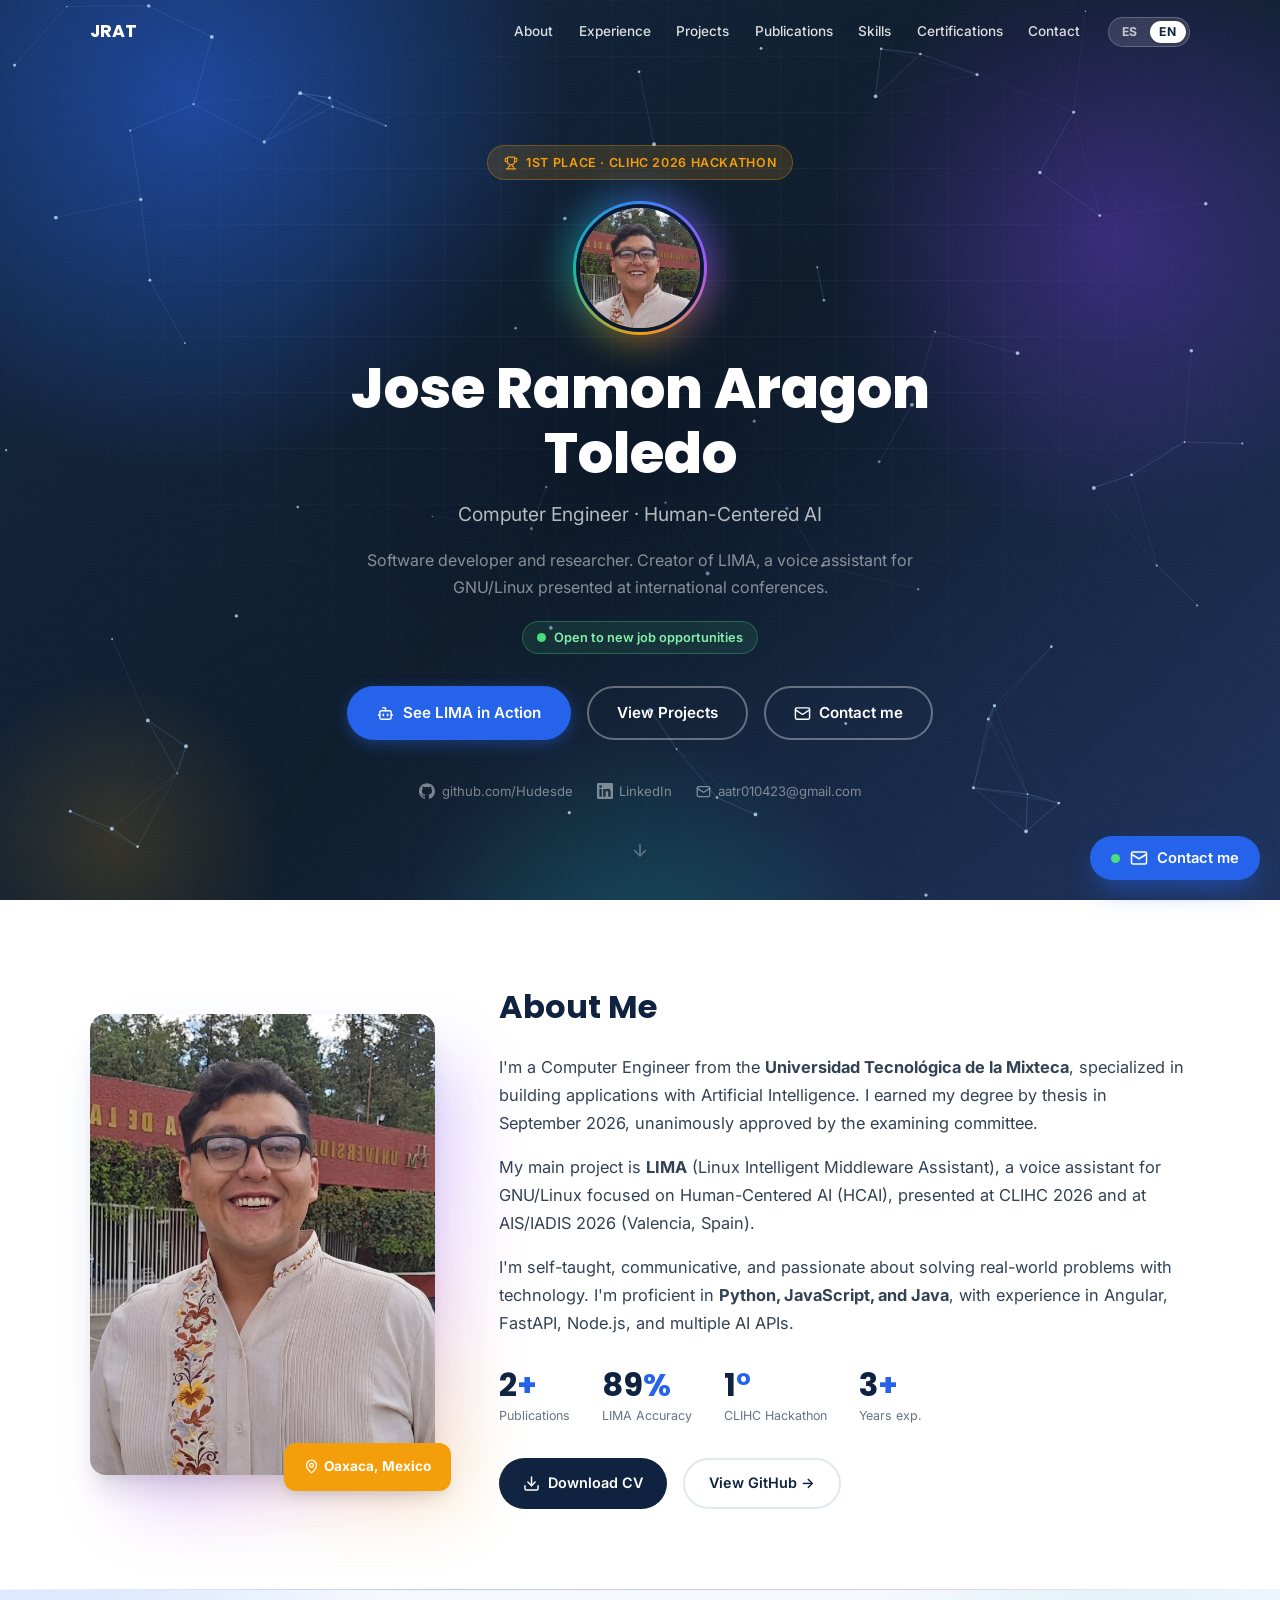
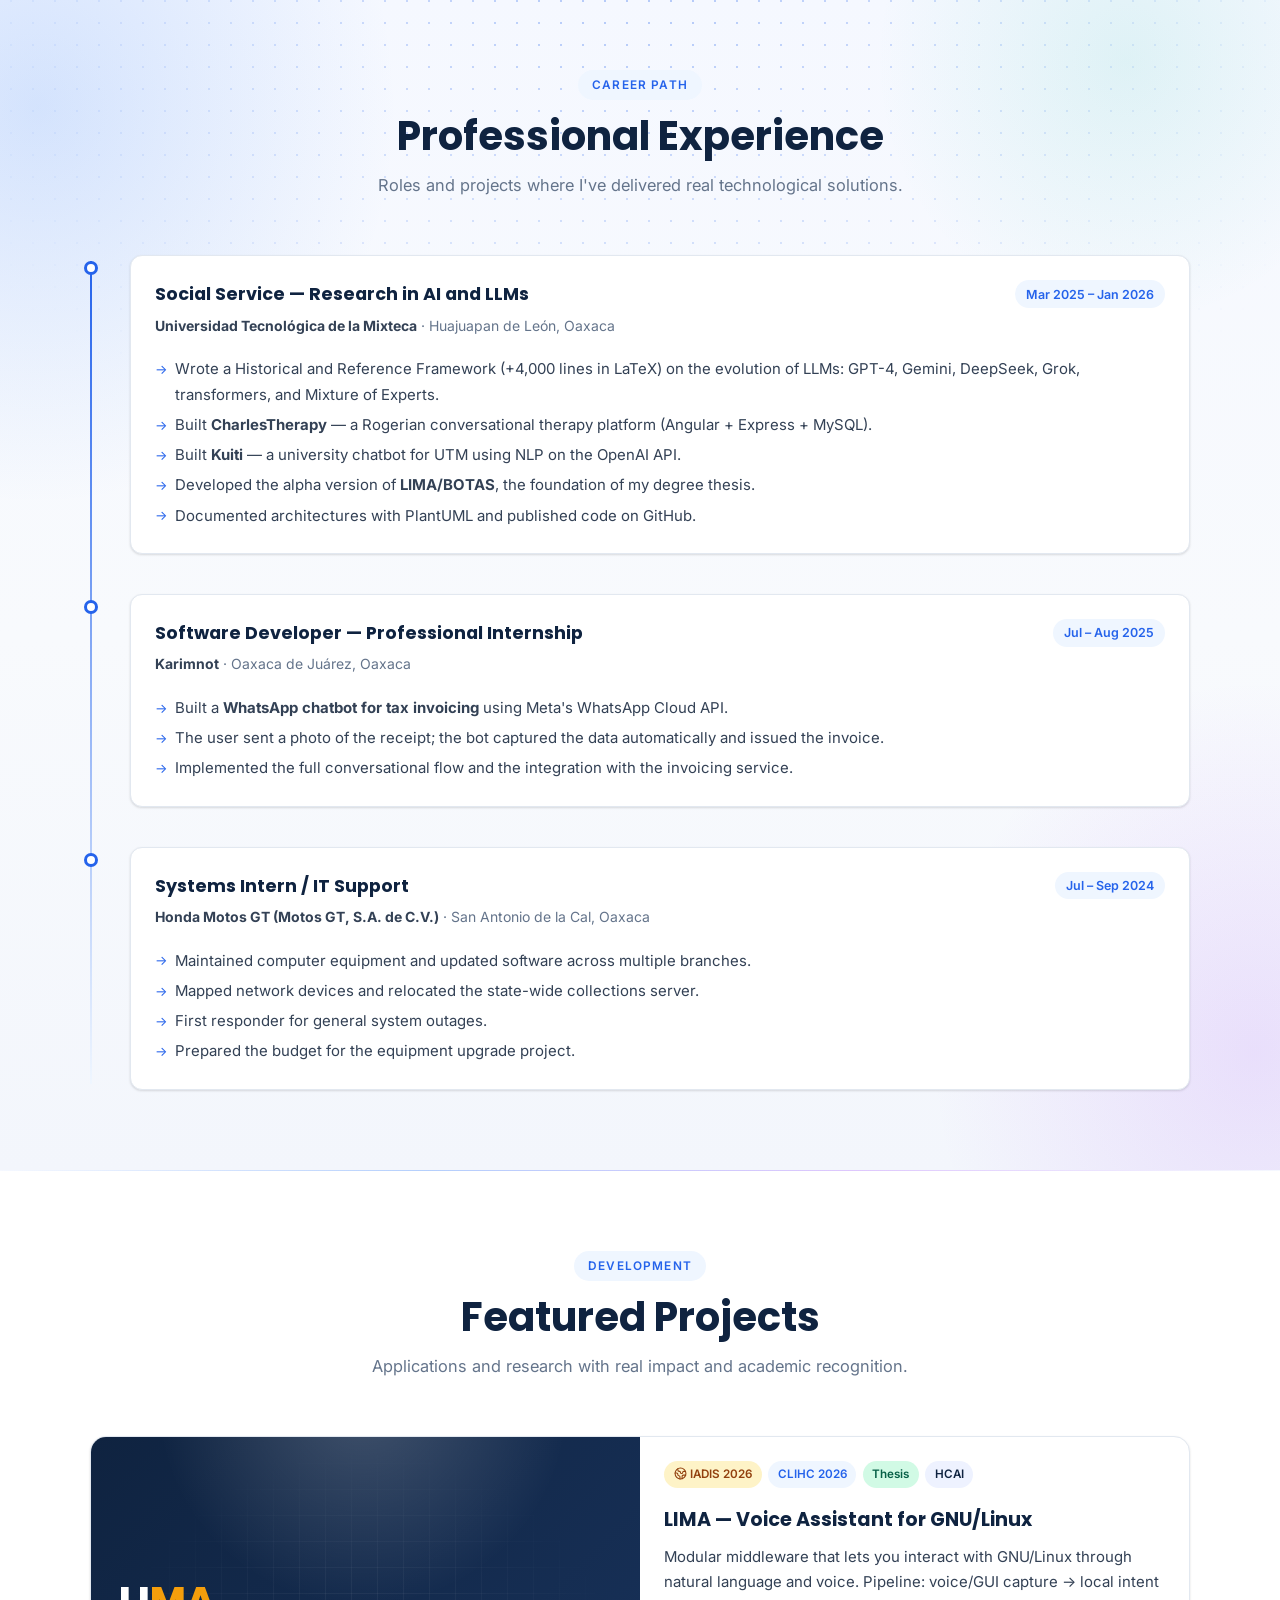
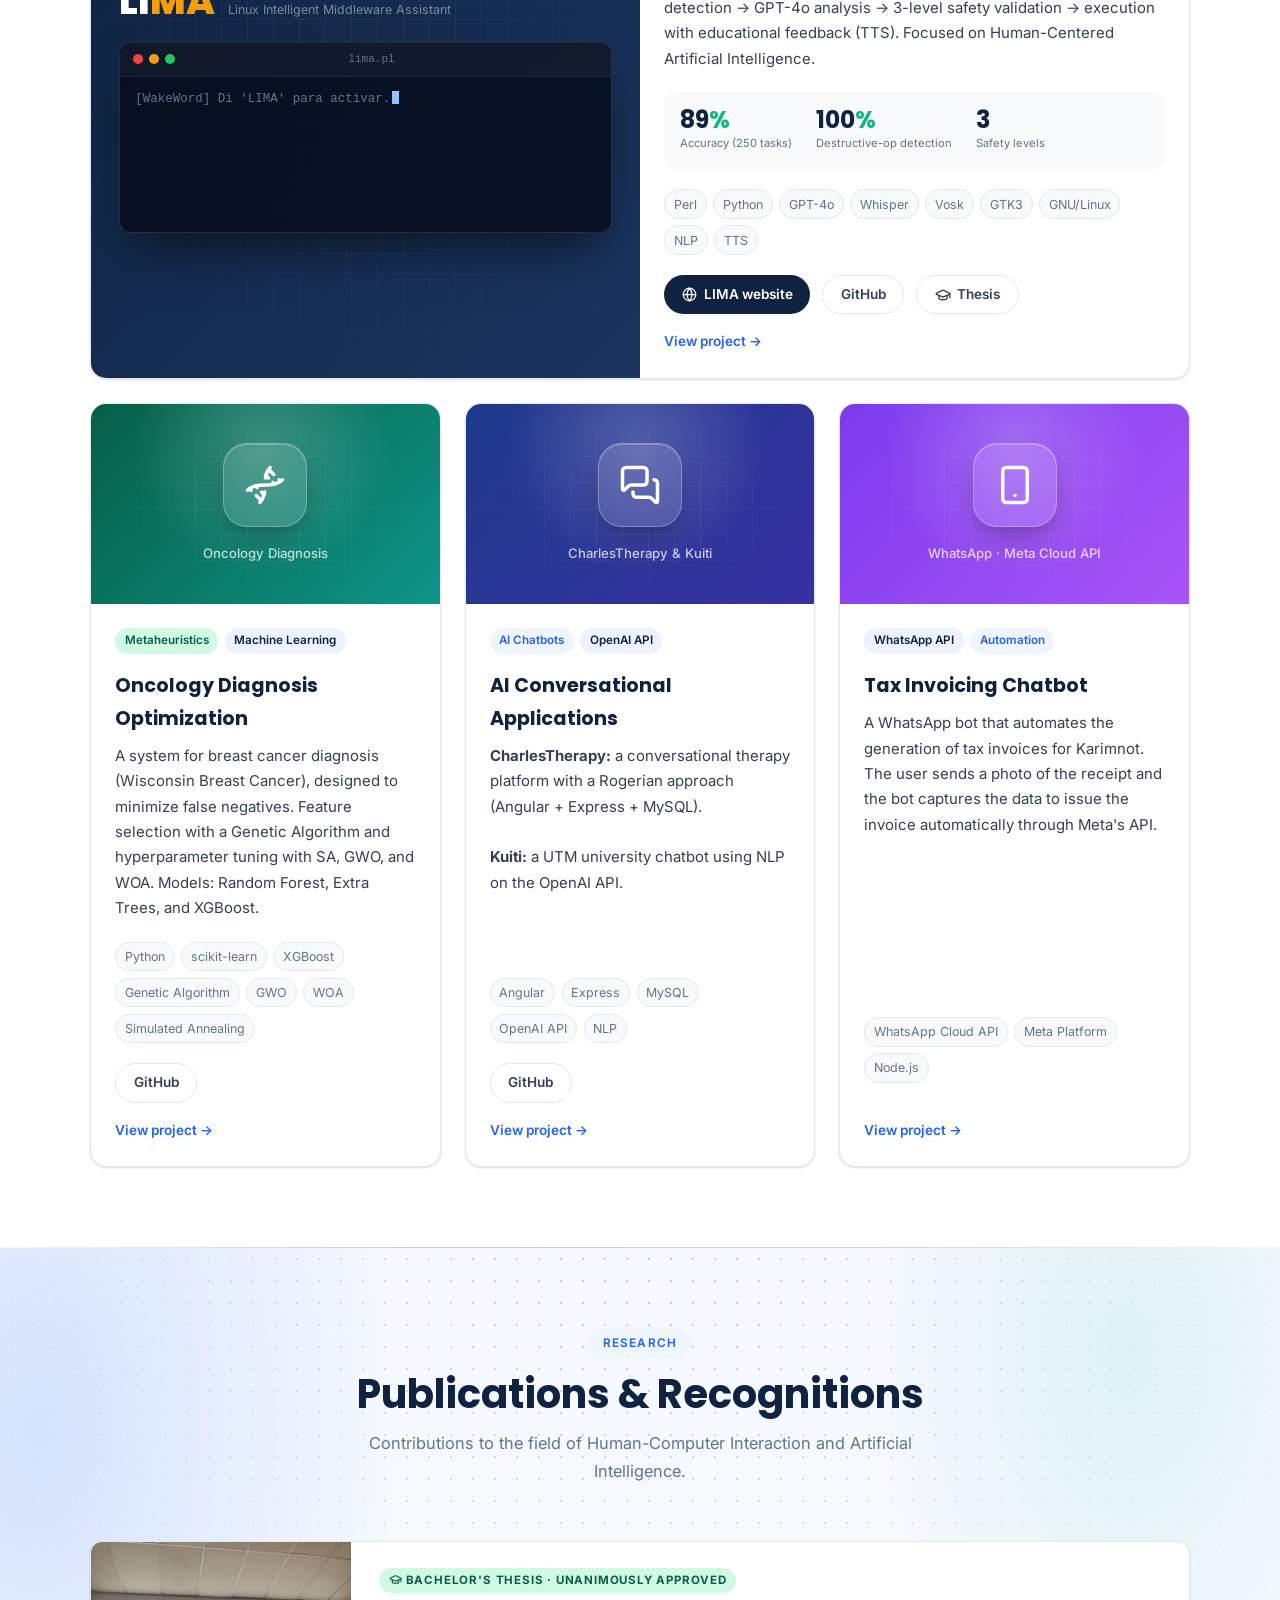
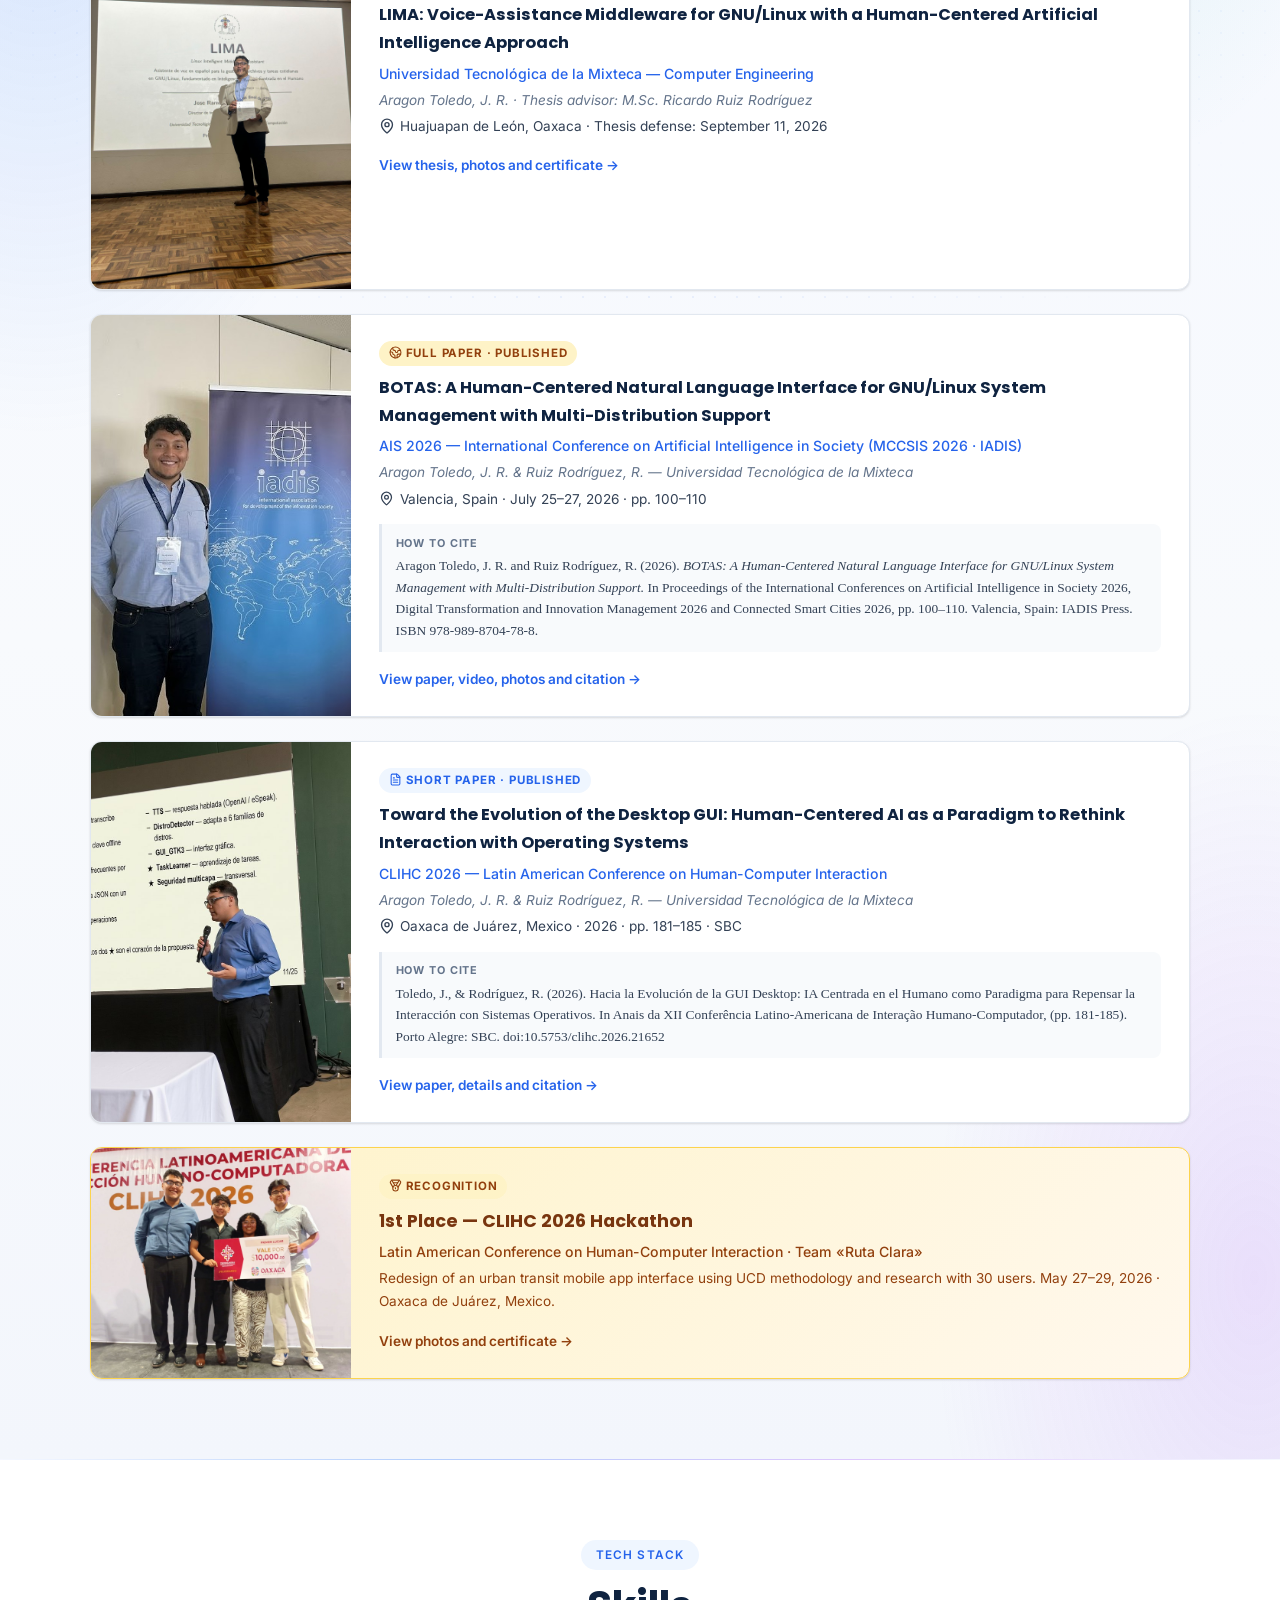
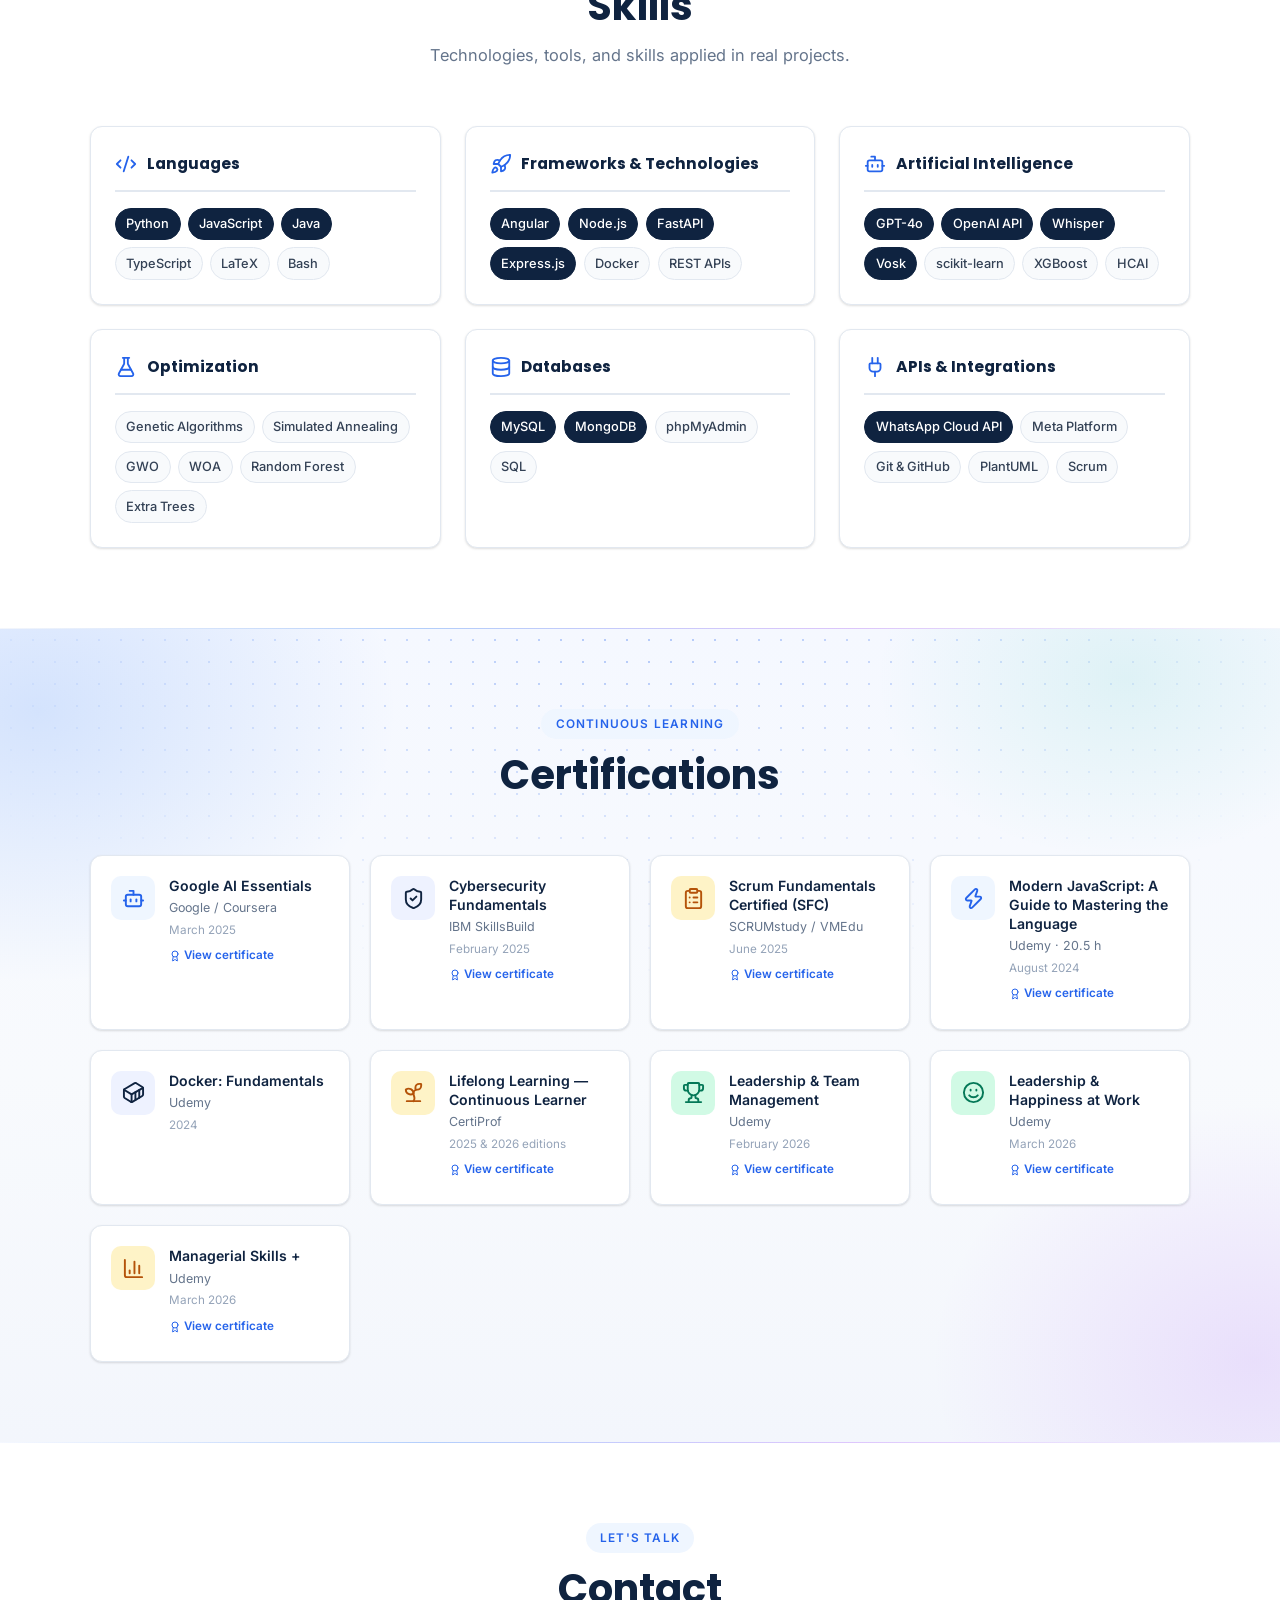
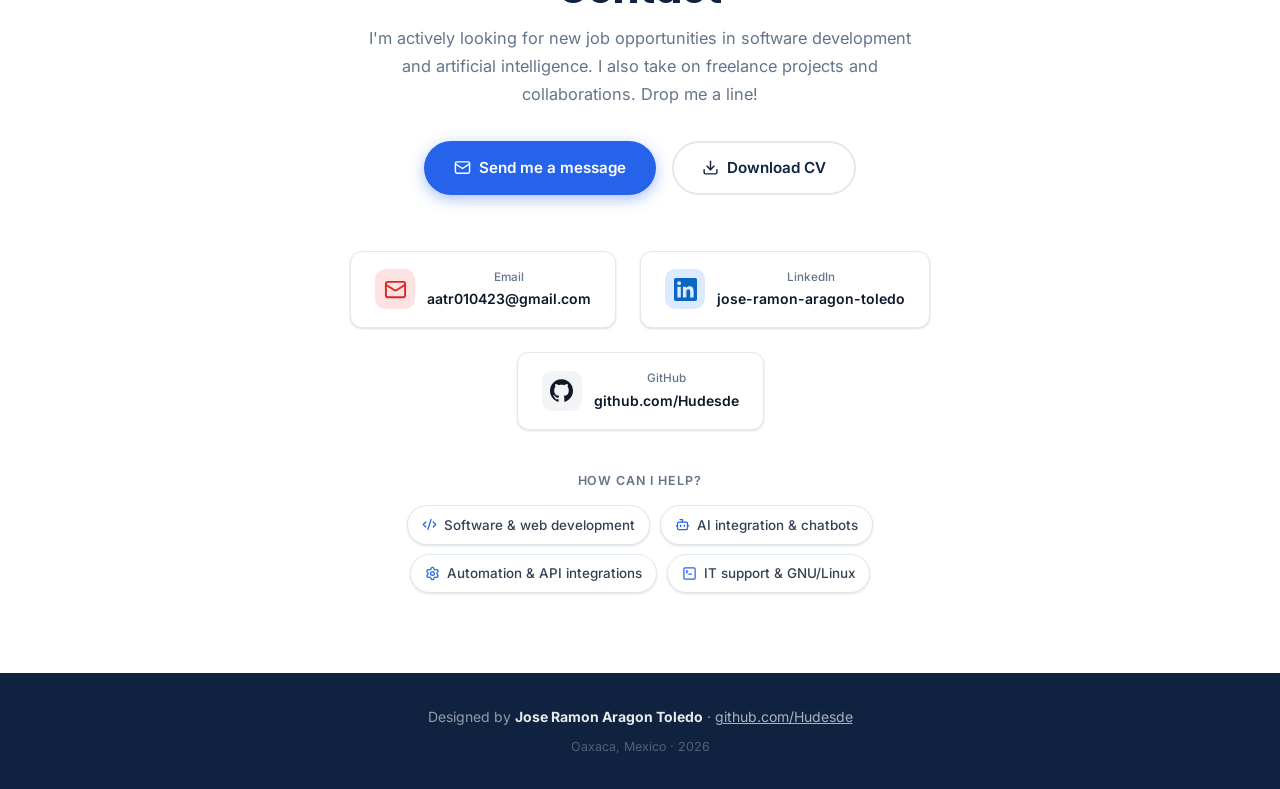
==== commit becb39fe: "Versiona site.css y site.js para evitar caché vieja en GitHub Pages GitHub Pages sirve con max-age=6" ====
--- a/index.html
+++ b/index.html
@@ -9,7 +9,7 @@
 <link rel="preconnect" href="https://fonts.googleapis.com">
 <link rel="preconnect" href="https://fonts.gstatic.com" crossorigin>
 <link href="https://fonts.googleapis.com/css2?family=Inter:wght@300;400;500;600;700&family=Poppins:wght@600;700;800&display=swap" rel="stylesheet">
-<link rel="stylesheet" href="assets/css/site.css">
+<link rel="stylesheet" href="assets/css/site.css?v=20261007">
 <link rel="icon" href="assets/img/favicon.svg" type="image/svg+xml">
 </head>
 <body>
@@ -747,7 +747,7 @@
   },
 };
 </script>
-<script src="assets/js/site.js"></script>
+<script src="assets/js/site.js?v=20261007"></script>
 <script>
 // ═══ Rotating hero badge (home only) ═══
 const badgeColors = [
--- a/assets/css/site.css
+++ b/assets/css/site.css
@@ -70,6 +70,11 @@
 /* ── SECTIONS ── */
 section{padding:5rem 1.5rem}
 section:nth-child(even){background:var(--bg2)}
+/* Alternate sections: cool tint, fading dot grid and soft color glows instead of flat gray */
+section:nth-child(even):not(#inicio){position:relative;isolation:isolate;background:linear-gradient(180deg,#F5F8FF 0%,#F8FAFD 55%,#F3F6FC 100%);border:solid transparent;border-width:1px 0;border-image:linear-gradient(90deg,transparent,rgba(59,130,246,.35),rgba(168,85,247,.3),transparent) 1}
+section:nth-child(even):not(#inicio)::before,section:nth-child(even):not(#inicio)::after{content:'';position:absolute;inset:0;z-index:-1;pointer-events:none}
+section:nth-child(even):not(#inicio)::before{background-image:radial-gradient(rgba(37,99,235,.3) 1.1px,transparent 1.5px);background-size:22px 22px;-webkit-mask-image:radial-gradient(ellipse 80% 60% at 50% 0%,#000 5%,transparent 75%);mask-image:radial-gradient(ellipse 80% 60% at 50% 0%,#000 5%,transparent 75%)}
+section:nth-child(even):not(#inicio)::after{background:radial-gradient(40% 48% at 3% 10%,rgba(59,130,246,.18),transparent 70%),radial-gradient(36% 45% at 98% 90%,rgba(168,85,247,.15),transparent 70%),radial-gradient(28% 32% at 88% 6%,rgba(20,184,166,.1),transparent 70%)}
 .container{max-width:1100px;margin:0 auto}
 .sec-hd{text-align:center;margin-bottom:3.5rem}
 .sec-label{display:inline-block;font-size:.74rem;font-weight:600;letter-spacing:.1em;text-transform:uppercase;color:var(--blue);background:var(--blue-pale);padding:.3rem .9rem;border-radius:var(--rf);margin-bottom:.75rem}
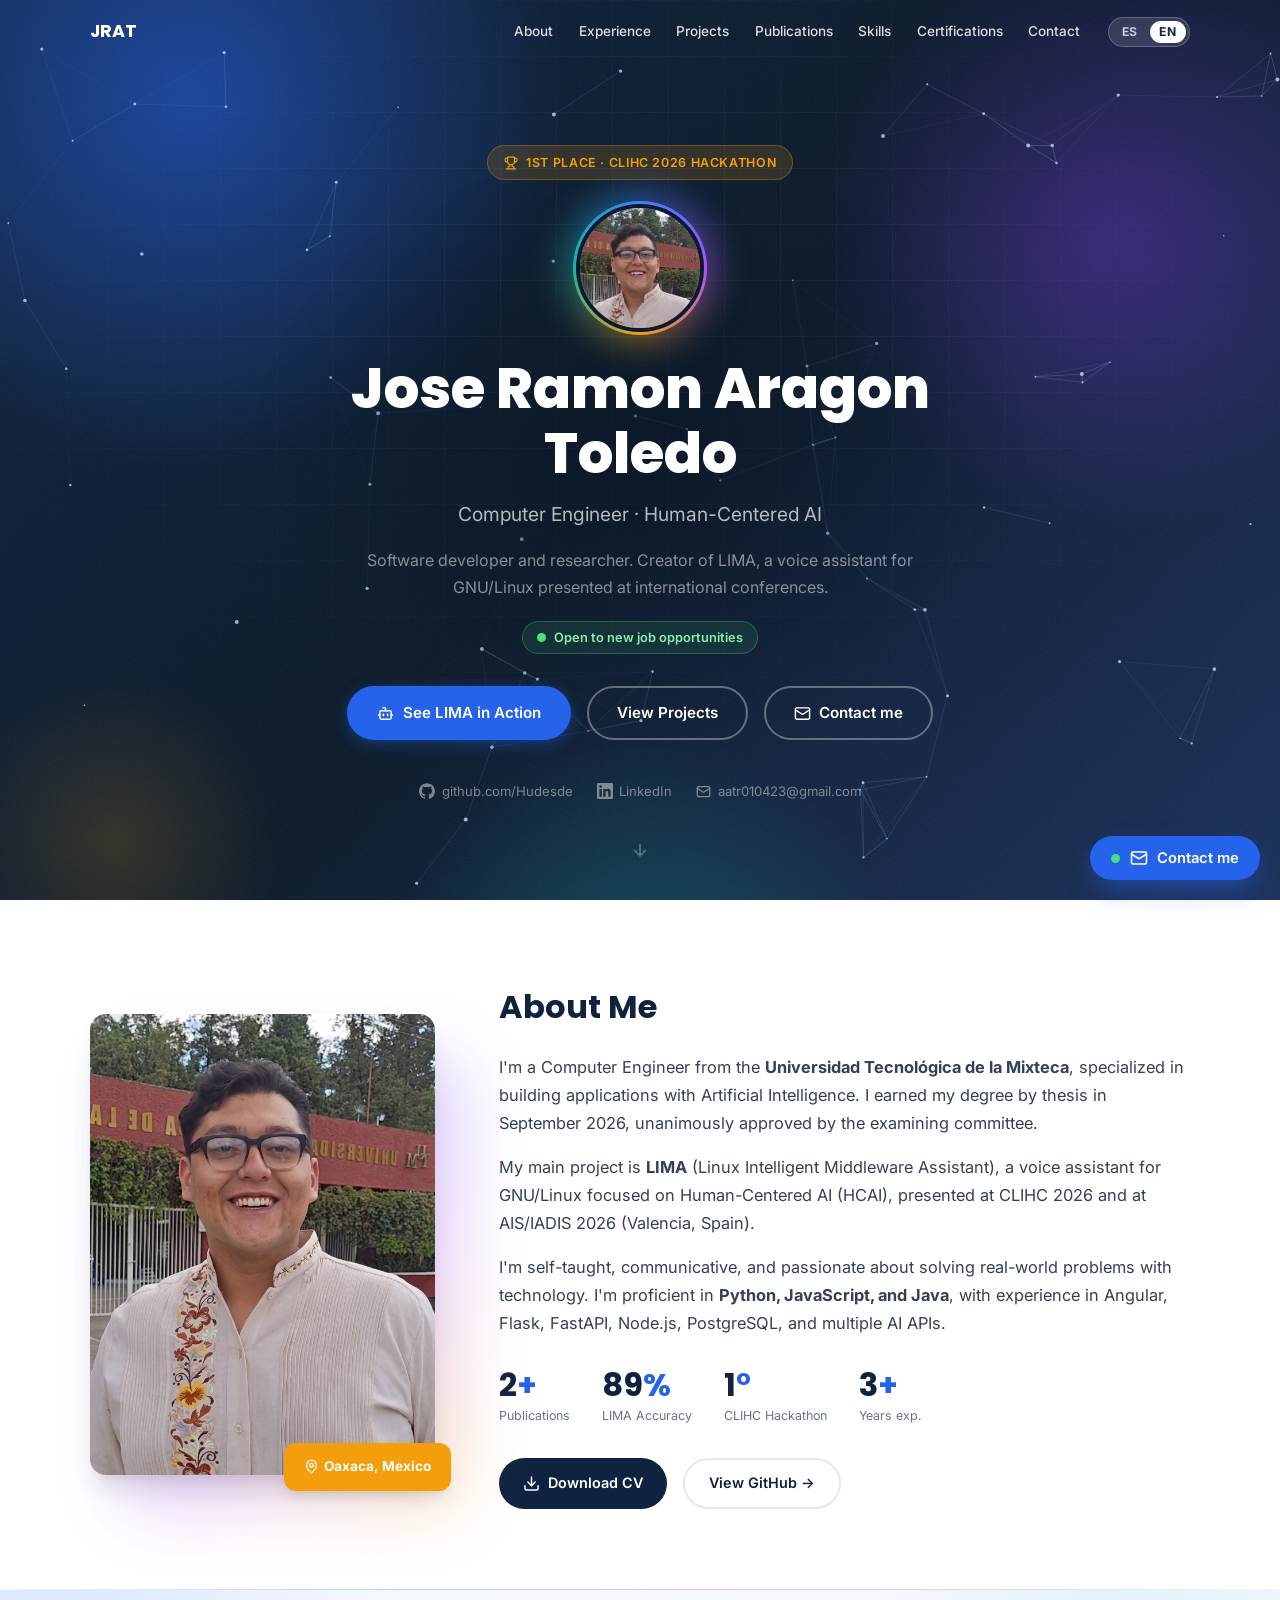
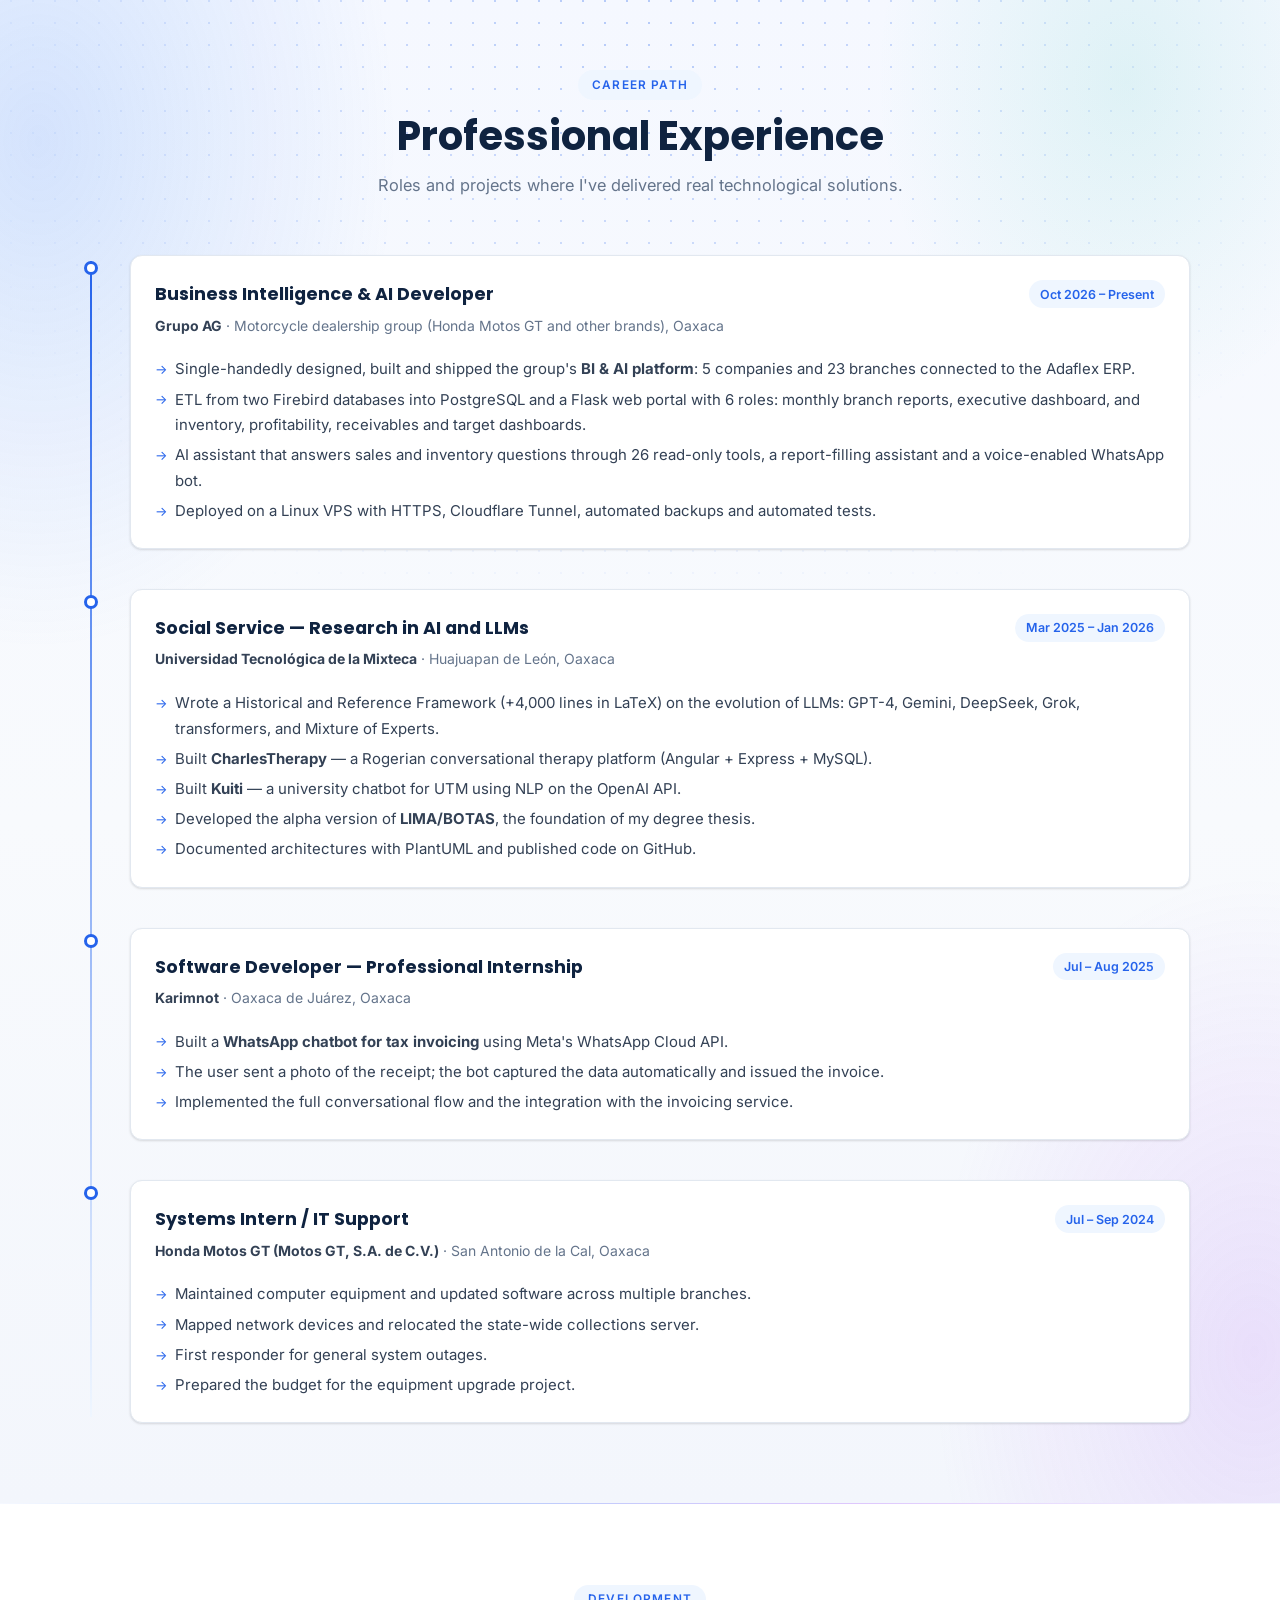
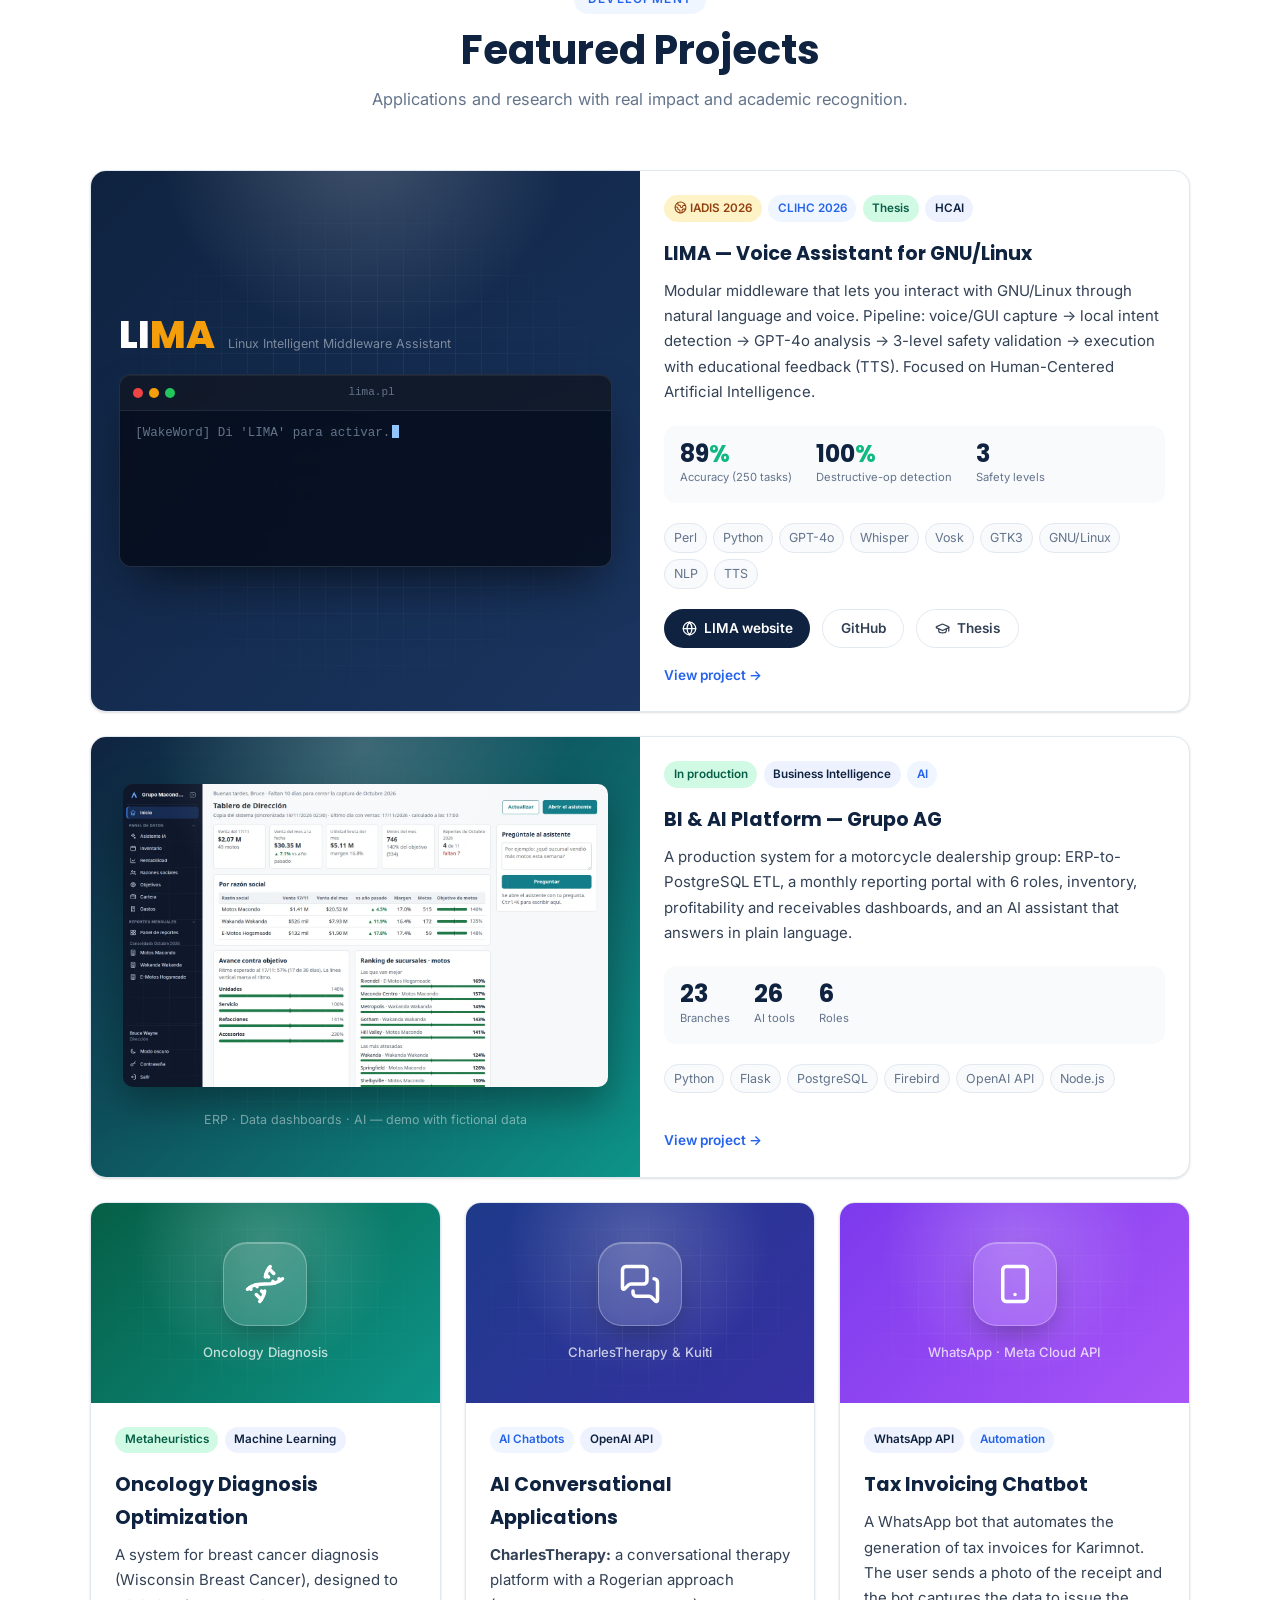
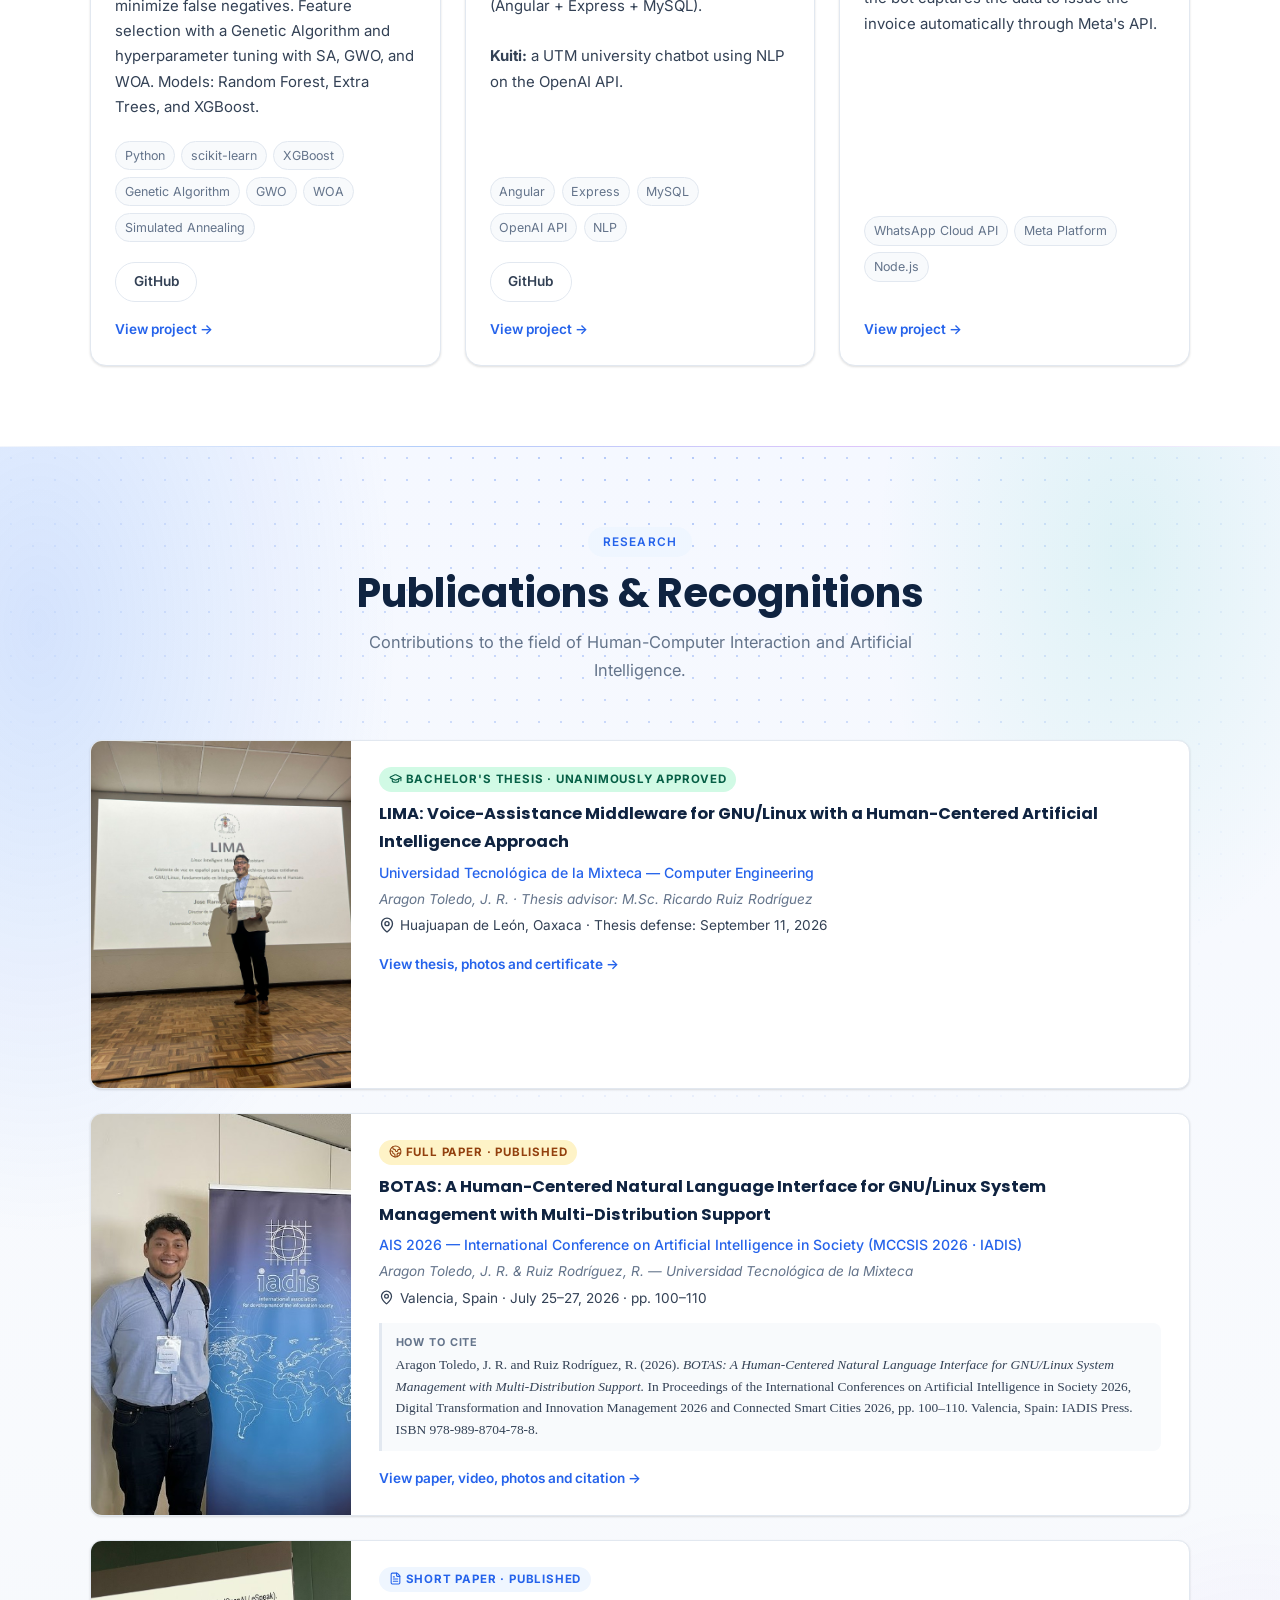
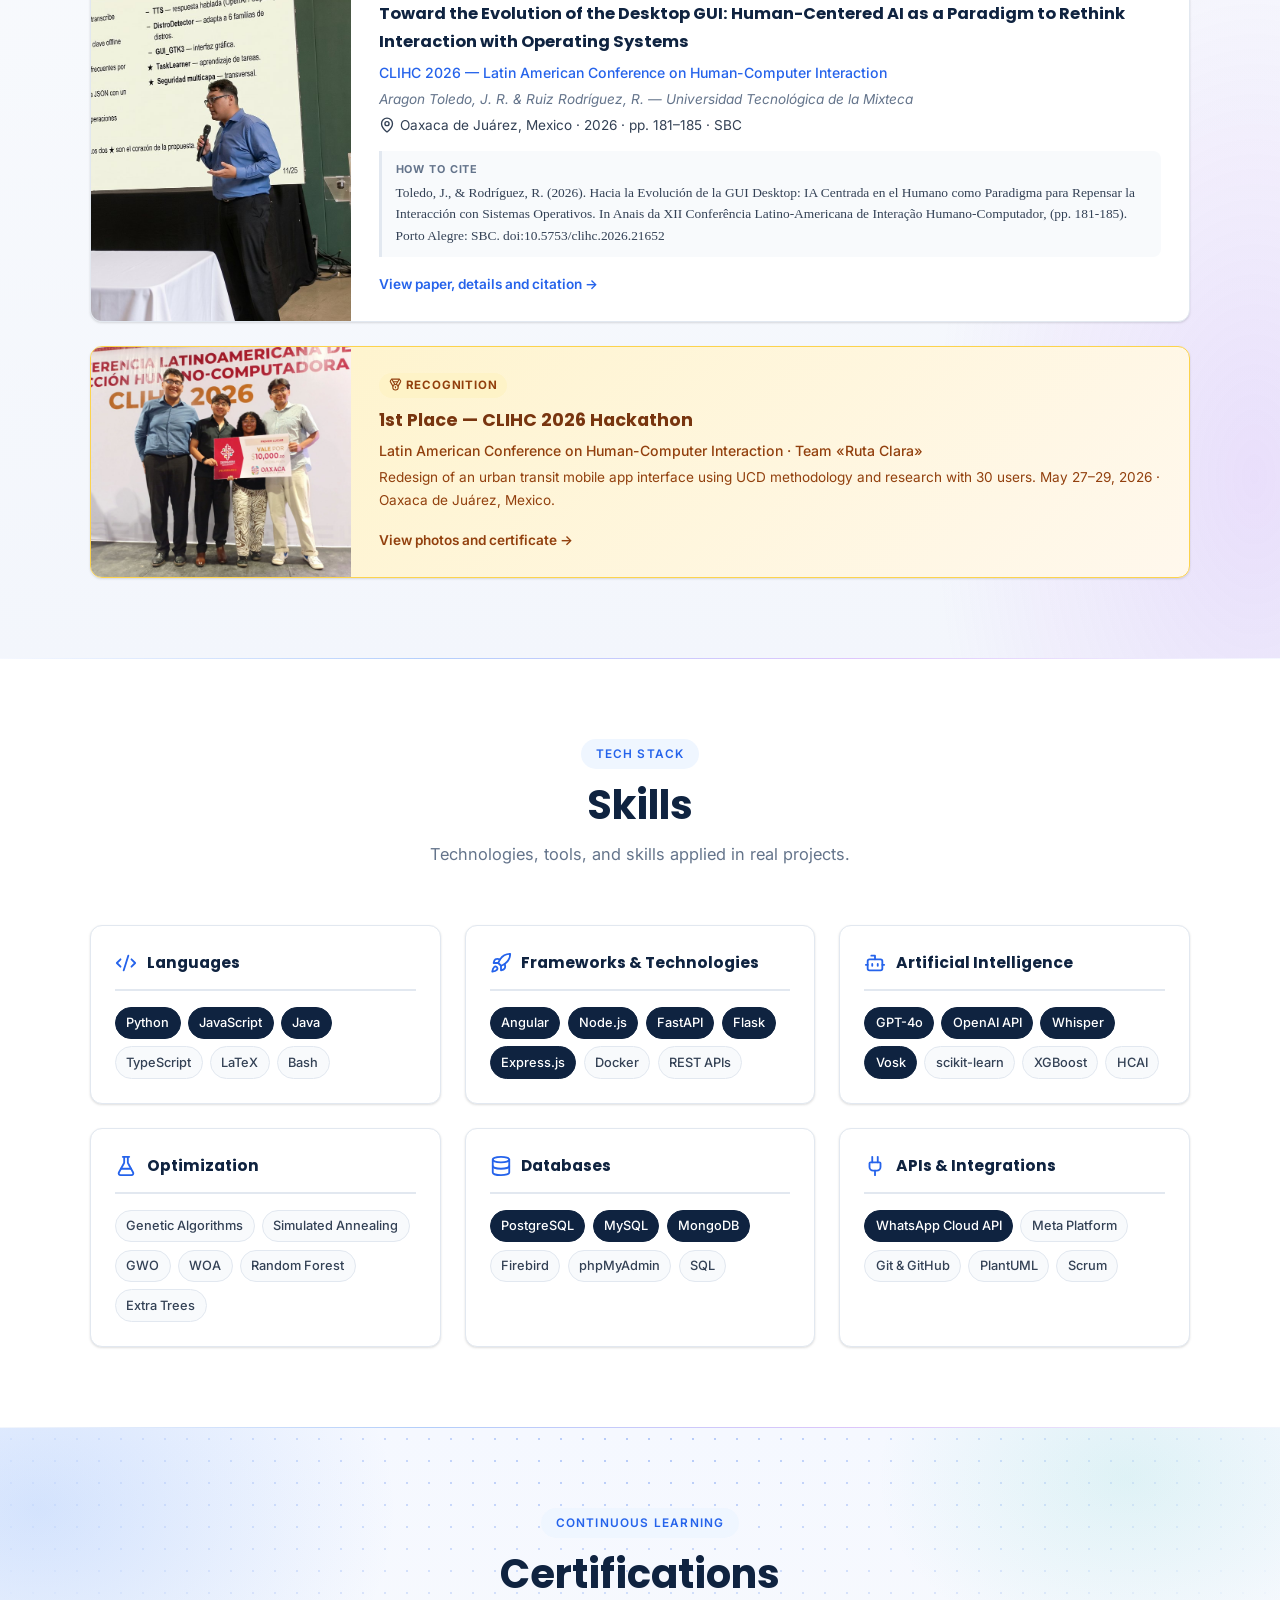
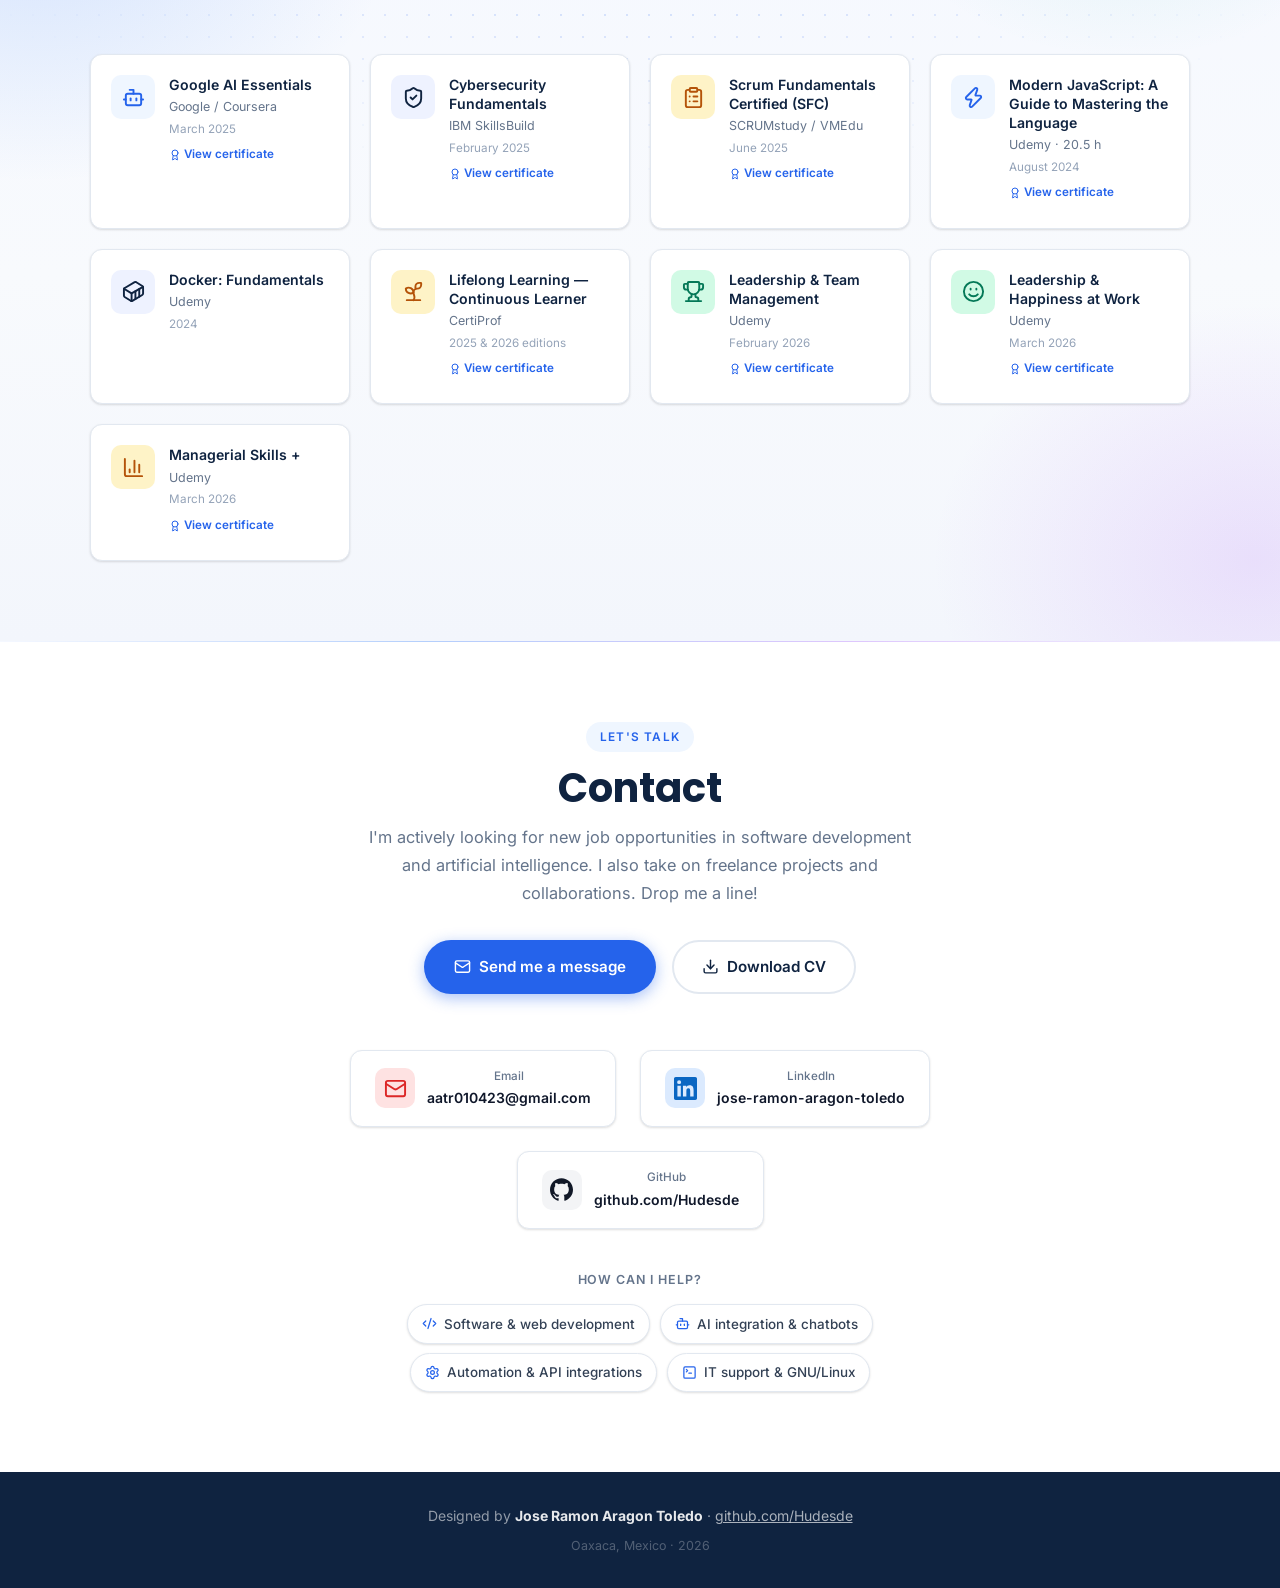
==== commit 31603d7f: "Experiencia y proyecto: plataforma de BI e IA para Grupo AG (capturas del demo con datos ficticios) " ====
--- a/index.html
+++ b/index.html
@@ -80,7 +80,7 @@
         <h2 data-i18n="about.title">Sobre mí</h2>
         <p data-i18n="about.p1">Soy Ingeniero en Computación por la <strong>Universidad Tecnológica de la Mixteca</strong>, especializado en el desarrollo de aplicaciones con Inteligencia Artificial. Me titulé por tesis en septiembre de 2026, con aprobación por unanimidad del jurado.</p>
         <p data-i18n="about.p2">Mi proyecto principal es <strong>LIMA</strong> (Linux Intelligent Middleware Assistant), un asistente de voz para GNU/Linux con enfoque en IA Centrada en el Humano (HCAI), presentado en CLIHC 2026 y en AIS/IADIS 2026 (Valencia, España).</p>
-        <p data-i18n="about.p3">Soy autodidacta, comunicativo y apasionado por resolver problemas reales con tecnología. Domino <strong>Python, JavaScript y Java</strong>, con experiencia en Angular, FastAPI, Node.js y múltiples APIs de IA.</p>
+        <p data-i18n="about.p3">Soy autodidacta, comunicativo y apasionado por resolver problemas reales con tecnología. Domino <strong>Python, JavaScript y Java</strong>, con experiencia en Angular, Flask, FastAPI, Node.js, PostgreSQL y múltiples APIs de IA.</p>
         <div class="about-stats">
           <div class="stat"><div class="n">2<span>+</span></div><div class="l" data-i18n="about.stat1">Publicaciones</div></div>
           <div class="stat"><div class="n">89<span>%</span></div><div class="l" data-i18n="about.stat2">Precisión LIMA</div></div>
@@ -105,6 +105,25 @@
       <p class="sec-desc" data-i18n="exp.desc">Roles y proyectos donde he aportado soluciones tecnológicas reales.</p>
     </div>
     <div class="timeline">
+
+      <div class="tl-item reveal">
+        <div class="tl-dot"></div>
+        <div class="tl-card">
+          <div class="tl-meta">
+            <div>
+              <div class="tl-title" data-i18n="exp0.title">Desarrollador de Inteligencia de Negocios e IA</div>
+              <div class="tl-org" data-i18n="exp0.org"><strong>Grupo AG</strong> · Concesionarias de motocicletas (Honda Motos GT y otras marcas), Oaxaca</div>
+            </div>
+            <span class="tl-period" data-i18n="exp0.period">Oct 2026 – actualidad</span>
+          </div>
+          <ul class="tl-list">
+            <li data-i18n="exp0.li1">Diseñé, desarrollé y puse en producción, de forma individual, la <a href="proyectos/plataforma-bi.html"><strong>plataforma de BI e IA</strong></a> del grupo: 5 razones sociales y 23 sucursales conectadas al ERP Adaflex.</li>
+            <li data-i18n="exp0.li2">ETL de dos bases Firebird a PostgreSQL y portal web en Flask con 6 roles: reporte mensual por sucursal, tablero de dirección y paneles de inventario, rentabilidad, cartera y objetivos.</li>
+            <li data-i18n="exp0.li3">Asistente de IA que consulta ventas e inventario con 26 herramientas de solo lectura, asistente de captura y bot de WhatsApp por voz.</li>
+            <li data-i18n="exp0.li4">Despliegue en un VPS Linux con HTTPS, Cloudflare Tunnel, respaldos automáticos y pruebas automatizadas.</li>
+          </ul>
+        </div>
+      </div>
 
       <div class="tl-item reveal">
         <div class="tl-dot"></div>
@@ -225,6 +244,32 @@
         </div>
       </article>
 
+      <!-- BI & AI platform (Grupo AG) -->
+      <article class="proj-card feat reveal">
+        <div class="proj-banner" style="background:linear-gradient(135deg,#0F2340,#0d9488);view-transition-name:vt-bi;flex-direction:column;gap:1rem">
+          <img src="assets/img/grupoag/tablero.webp" alt="Tablero de Dirección de la plataforma (demo con datos ficticios)" data-i18n-attr="alt:proj.bi.img" loading="lazy" width="1440" height="900" style="width:100%;height:auto;border-radius:10px;box-shadow:0 18px 40px rgba(0,0,0,.35)">
+          <div class="proj-logo-sub" data-i18n="proj.bi.sub">ERP · Panel de datos · IA — demo con datos ficticios</div>
+        </div>
+        <div class="proj-body">
+          <div class="badges">
+            <span class="badge b-green" data-i18n="proj.bi.b1">En producción</span>
+            <span class="badge b-navy">Business Intelligence</span>
+            <span class="badge b-blue" data-i18n="proj.bi.b2">IA</span>
+          </div>
+          <h3 class="proj-title"><a href="proyectos/plataforma-bi.html" class="stretch" data-i18n="proj.bi.title">Plataforma de BI e IA — Grupo AG</a></h3>
+          <p class="proj-desc" data-i18n="proj.bi.desc">Sistema en producción para un grupo de concesionarias de motocicletas: ETL del ERP a PostgreSQL, portal de reportes mensuales con 6 roles, paneles de inventario, rentabilidad y cartera, y un asistente de IA que responde en lenguaje natural.</p>
+          <div class="proj-metrics">
+            <div><div class="m-val">23</div><div class="m-lbl" data-i18n="proj.bi.m1">Sucursales</div></div>
+            <div><div class="m-val">26</div><div class="m-lbl" data-i18n="proj.bi.m2">Herramientas de IA</div></div>
+            <div><div class="m-val">6</div><div class="m-lbl" data-i18n="proj.bi.m3">Roles</div></div>
+          </div>
+          <div class="tags">
+            <span class="tag">Python</span><span class="tag">Flask</span><span class="tag">PostgreSQL</span><span class="tag">Firebird</span><span class="tag">OpenAI API</span><span class="tag">Node.js</span>
+          </div>
+          <span class="more" data-i18n="proj.more">Ver proyecto →</span>
+        </div>
+      </article>
+
       <!-- Oncology -->
       <article class="proj-card reveal">
         <div class="proj-banner" style="background:linear-gradient(135deg,#065f46,#0d9488);view-transition-name:vt-onco">
@@ -399,6 +444,7 @@
           <span class="sk-tag hi">Angular</span>
           <span class="sk-tag hi">Node.js</span>
           <span class="sk-tag hi">FastAPI</span>
+          <span class="sk-tag hi">Flask</span>
           <span class="sk-tag hi">Express.js</span>
           <span class="sk-tag">Docker</span>
           <span class="sk-tag">REST APIs</span>
@@ -433,8 +479,10 @@
       <div class="sk-group reveal">
         <div class="sk-title"><span class="sk-ico"><i class="ic ic-database"></i></span><span data-i18n="sk.g5">Bases de Datos</span></div>
         <div class="sk-tags">
+          <span class="sk-tag hi">PostgreSQL</span>
           <span class="sk-tag hi">MySQL</span>
           <span class="sk-tag hi">MongoDB</span>
+          <span class="sk-tag">Firebird</span>
           <span class="sk-tag">phpMyAdmin</span>
           <span class="sk-tag">SQL</span>
         </div>
@@ -618,7 +666,7 @@
     "about.title": `About Me`,
     "about.p1": `I'm a Computer Engineer from the <strong>Universidad Tecnológica de la Mixteca</strong>, specialized in building applications with Artificial Intelligence. I earned my degree by thesis in September 2026, unanimously approved by the examining committee.`,
     "about.p2": `My main project is <strong>LIMA</strong> (Linux Intelligent Middleware Assistant), a voice assistant for GNU/Linux focused on Human-Centered AI (HCAI), presented at CLIHC 2026 and at AIS/IADIS 2026 (Valencia, Spain).`,
-    "about.p3": `I'm self-taught, communicative, and passionate about solving real-world problems with technology. I'm proficient in <strong>Python, JavaScript, and Java</strong>, with experience in Angular, FastAPI, Node.js, and multiple AI APIs.`,
+    "about.p3": `I'm self-taught, communicative, and passionate about solving real-world problems with technology. I'm proficient in <strong>Python, JavaScript, and Java</strong>, with experience in Angular, Flask, FastAPI, Node.js, PostgreSQL, and multiple AI APIs.`,
     "about.stat1": `Publications`,
     "about.stat2": `LIMA Accuracy`,
     "about.stat3": `CLIHC Hackathon`,
@@ -628,6 +676,13 @@
     "exp.label": `Career Path`,
     "exp.title": `Professional Experience`,
     "exp.desc": `Roles and projects where I've delivered real technological solutions.`,
+    "exp0.title": `Business Intelligence & AI Developer`,
+    "exp0.org": `<strong>Grupo AG</strong> · Motorcycle dealership group (Honda Motos GT and other brands), Oaxaca`,
+    "exp0.period": `Oct 2026 – Present`,
+    "exp0.li1": `Single-handedly designed, built and shipped the group's <a href="proyectos/plataforma-bi.html"><strong>BI & AI platform</strong></a>: 5 companies and 23 branches connected to the Adaflex ERP.`,
+    "exp0.li2": `ETL from two Firebird databases into PostgreSQL and a Flask web portal with 6 roles: monthly branch reports, executive dashboard, and inventory, profitability, receivables and target dashboards.`,
+    "exp0.li3": `AI assistant that answers sales and inventory questions through 26 read-only tools, a report-filling assistant and a voice-enabled WhatsApp bot.`,
+    "exp0.li4": `Deployed on a Linux VPS with HTTPS, Cloudflare Tunnel, automated backups and automated tests.`,
     "exp1.title": `Social Service — Research in AI and LLMs`,
     "exp1.org": `<strong>Universidad Tecnológica de la Mixteca</strong> · Huajuapan de León, Oaxaca`,
     "exp1.period": `Mar 2025 – Jan 2026`,
@@ -663,6 +718,15 @@
     "proj.lima.thesis": `<i class="ic ic-cap"></i> Thesis`,
     "proj.onco.sub": `Oncology Diagnosis`,
     "proj.onco.b1": `Metaheuristics`,
+    "proj.bi.sub": `ERP · Data dashboards · AI — demo with fictional data`,
+    "proj.bi.img": `Executive dashboard of the platform (demo with fictional data)`,
+    "proj.bi.b1": `In production`,
+    "proj.bi.b2": `AI`,
+    "proj.bi.title": `BI & AI Platform — Grupo AG`,
+    "proj.bi.desc": `A production system for a motorcycle dealership group: ERP-to-PostgreSQL ETL, a monthly reporting portal with 6 roles, inventory, profitability and receivables dashboards, and an AI assistant that answers in plain language.`,
+    "proj.bi.m1": `Branches`,
+    "proj.bi.m2": `AI tools`,
+    "proj.bi.m3": `Roles`,
     "proj.onco.title": `Oncology Diagnosis Optimization`,
     "proj.onco.desc": `A system for breast cancer diagnosis (Wisconsin Breast Cancer), designed to minimize false negatives. Feature selection with a Genetic Algorithm and hyperparameter tuning with SA, GWO, and WOA. Models: Random Forest, Extra Trees, and XGBoost.`,
     "proj.onco.tag1": `Genetic Algorithm`,
